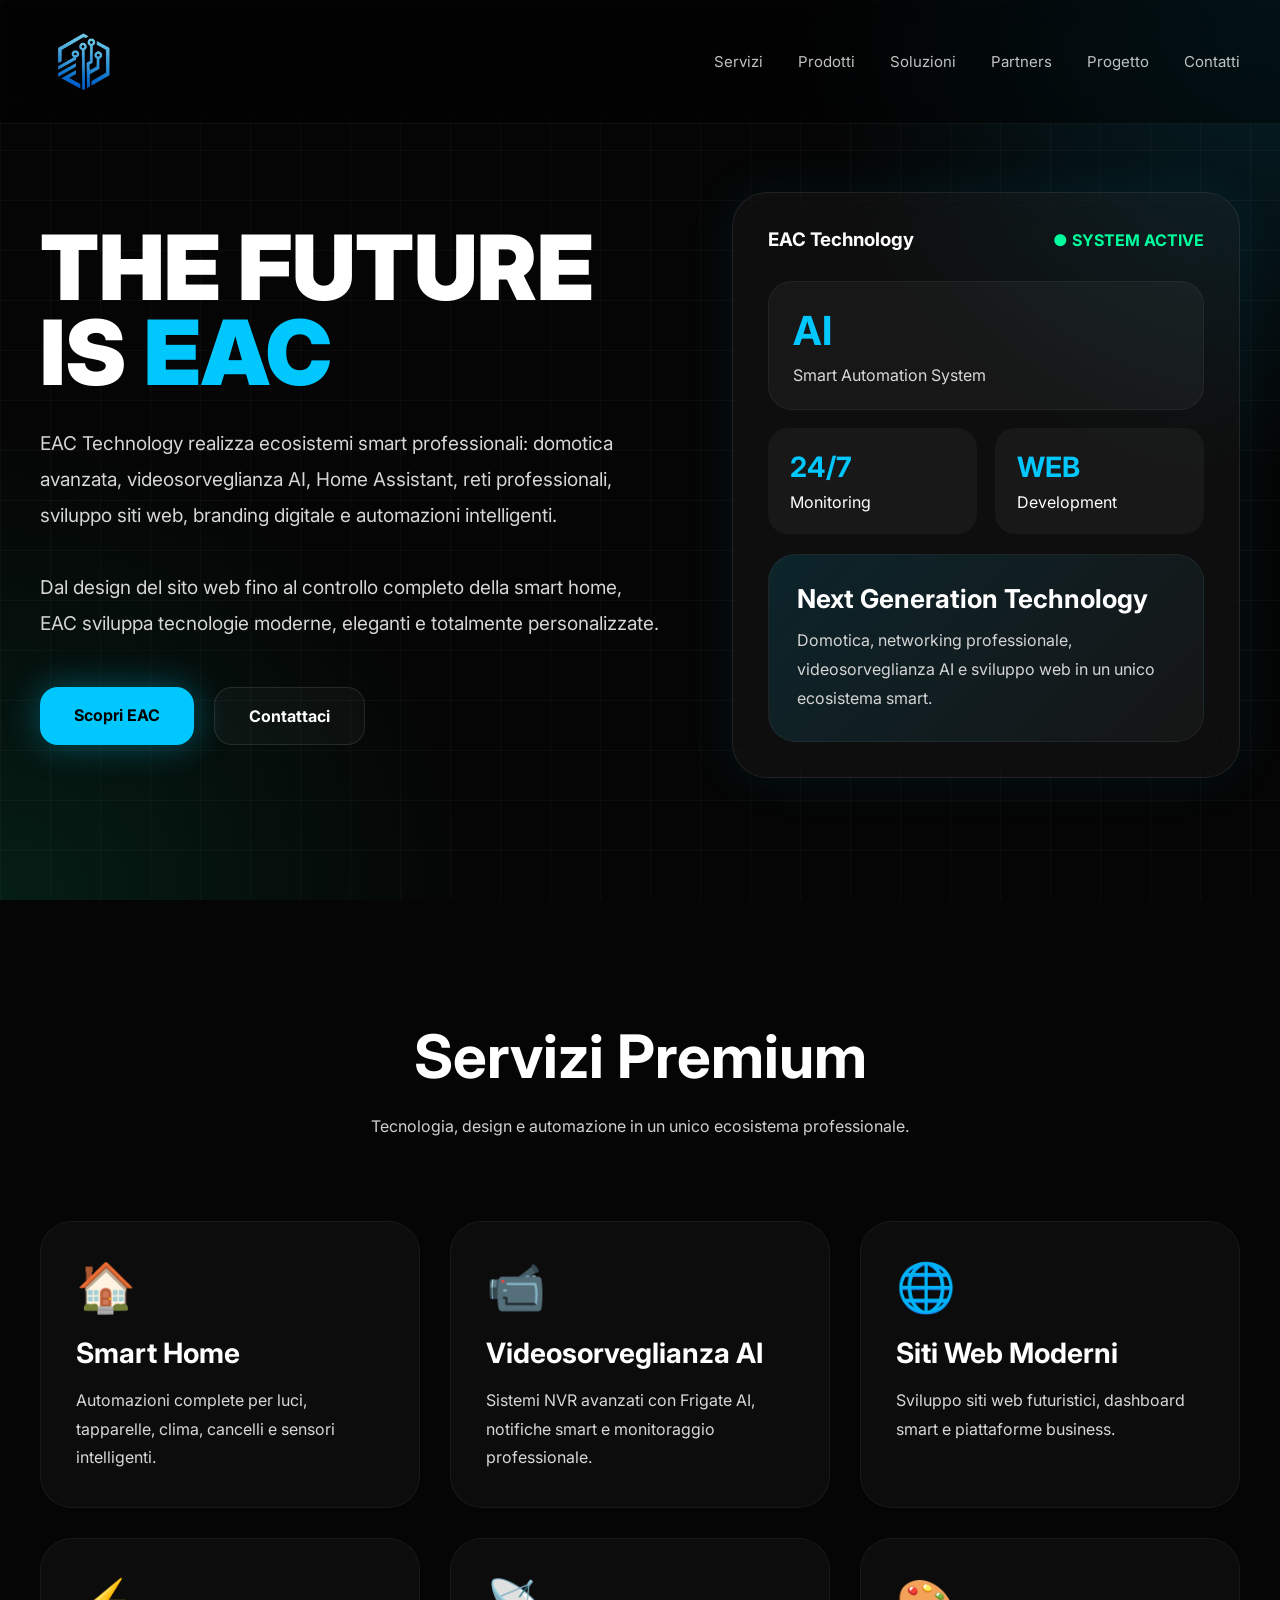
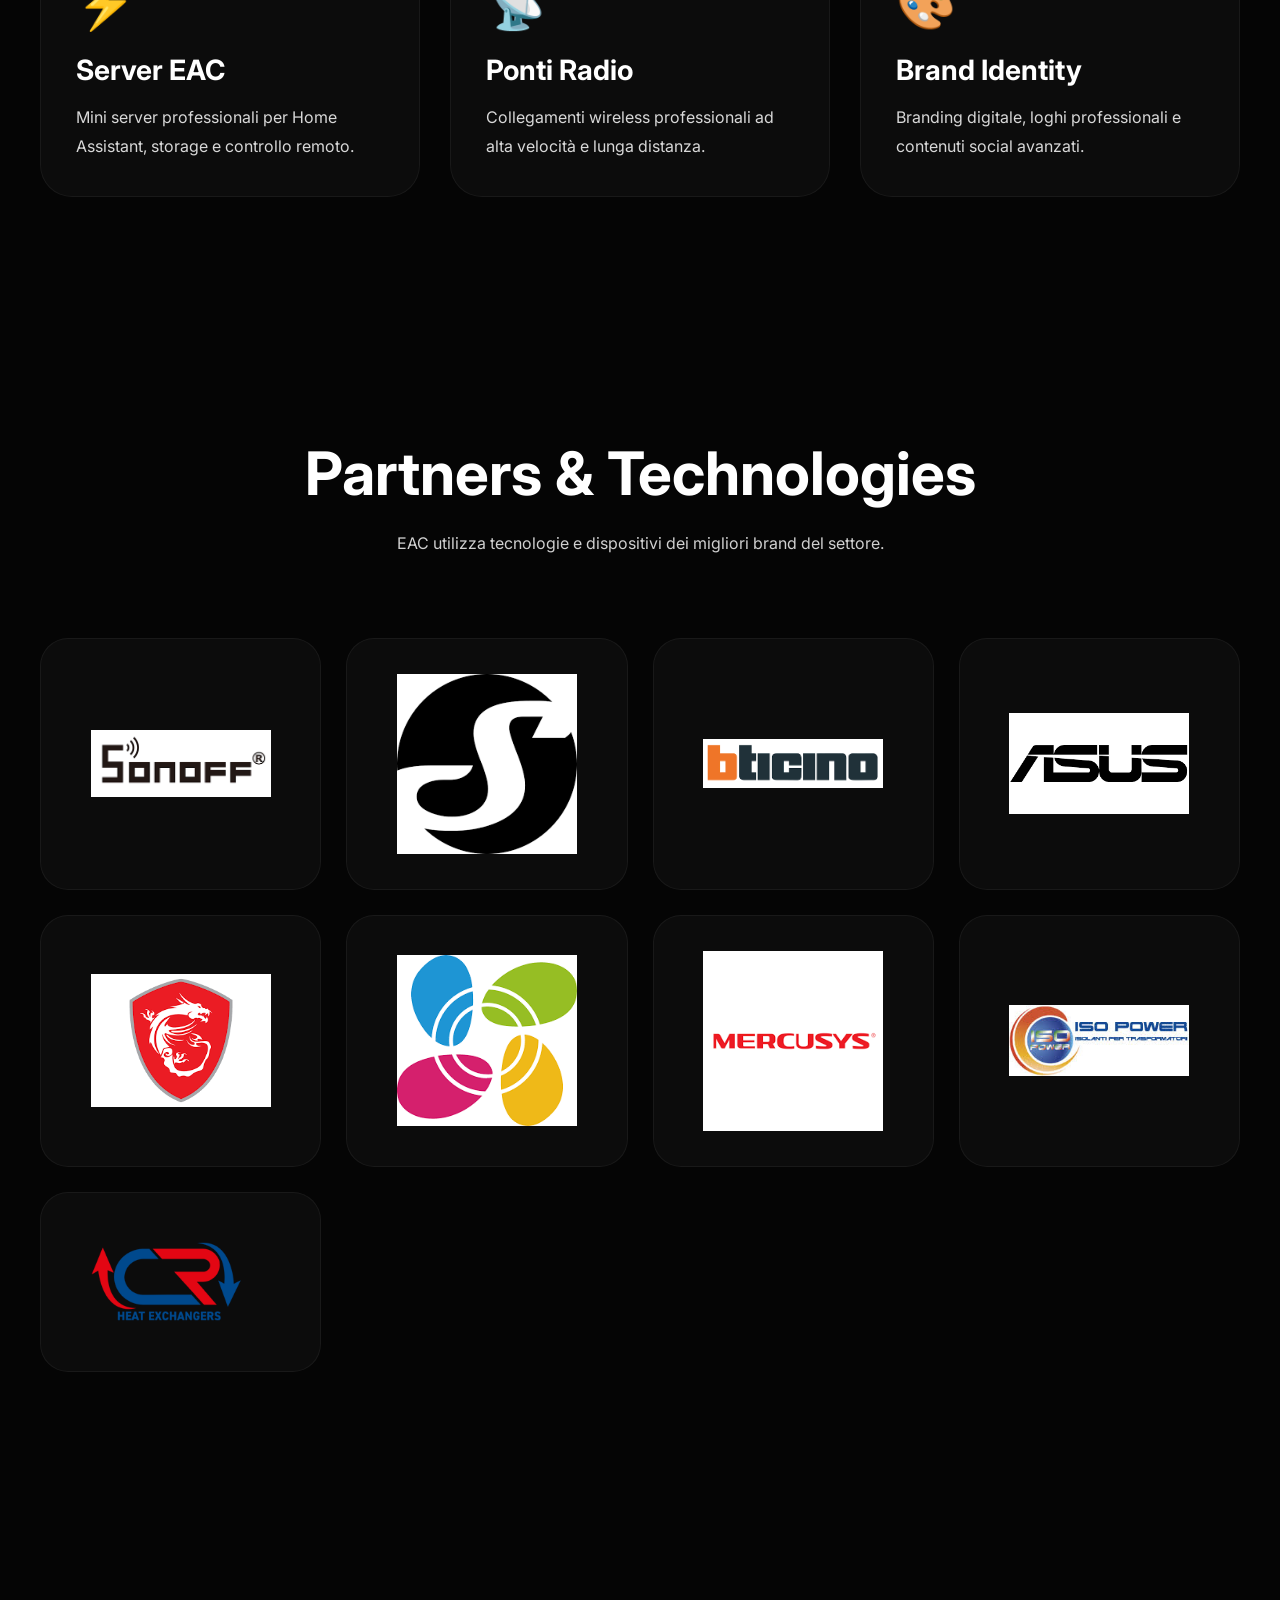
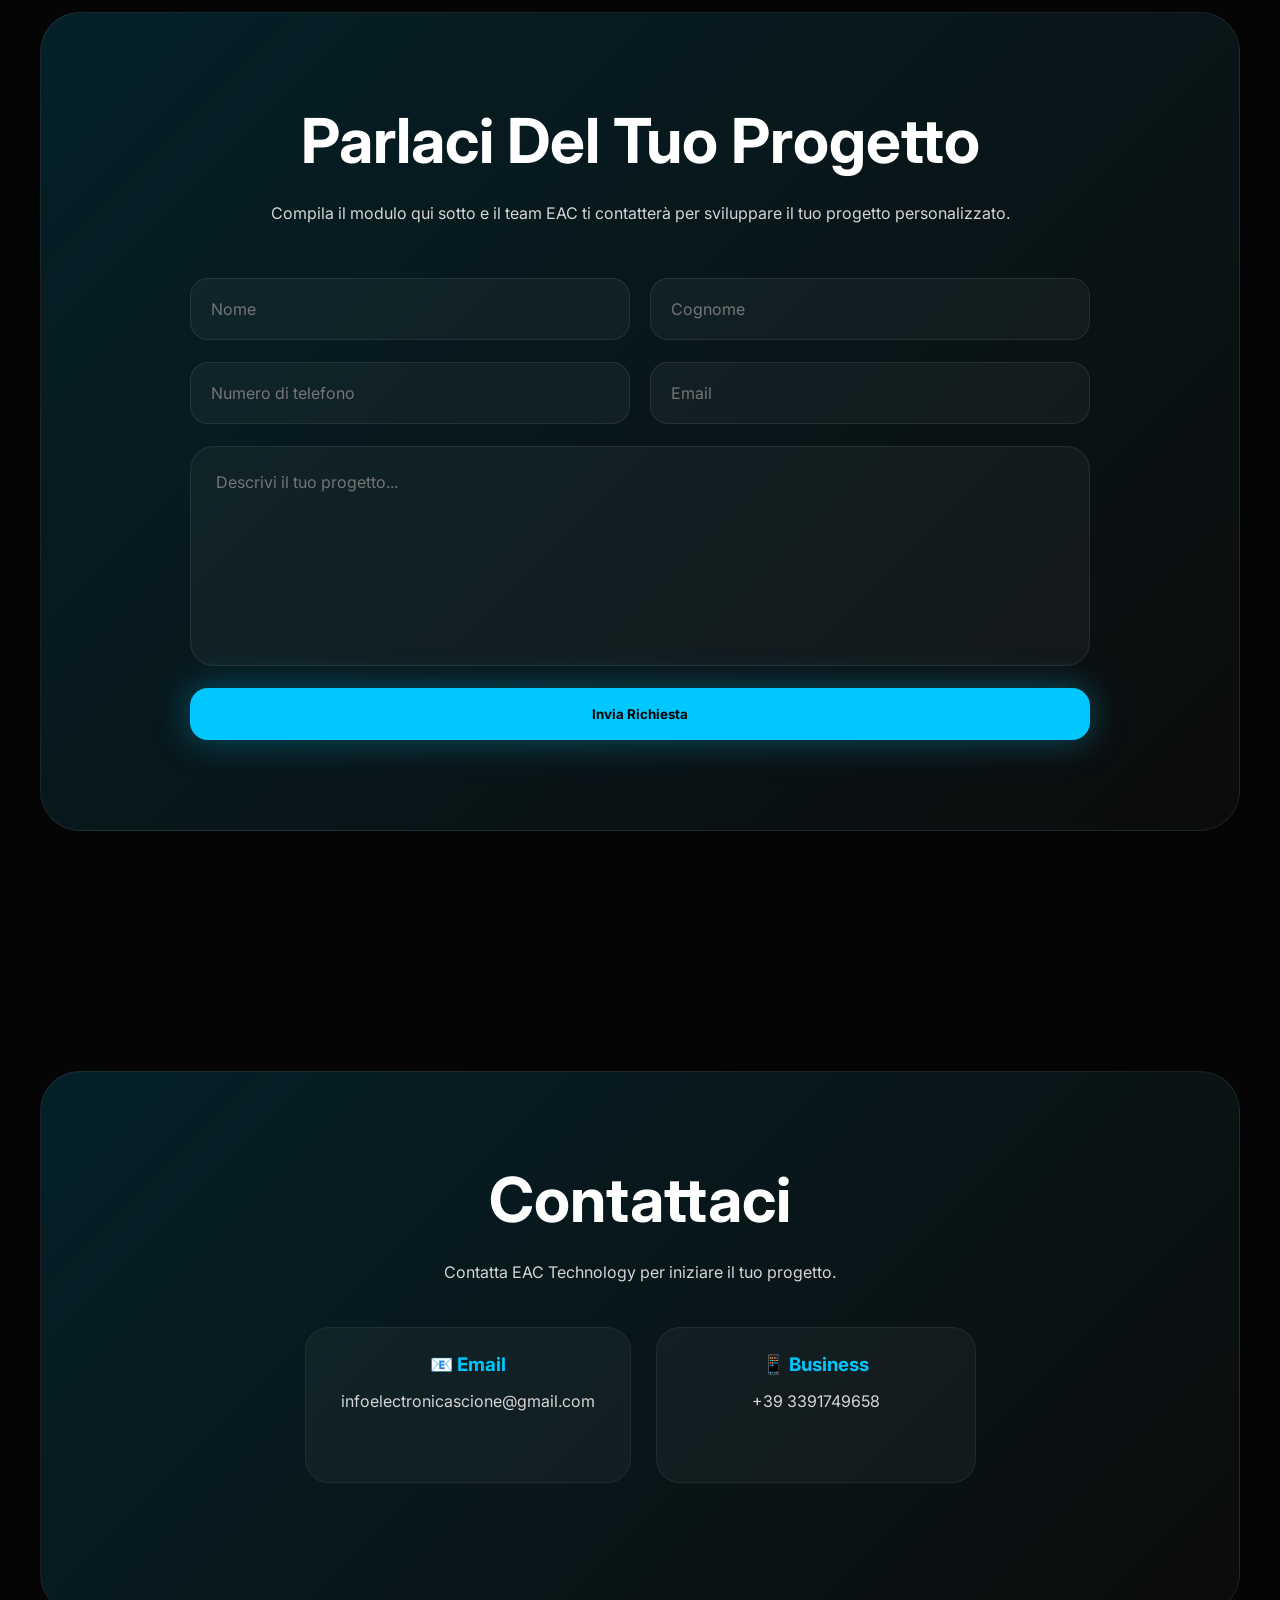
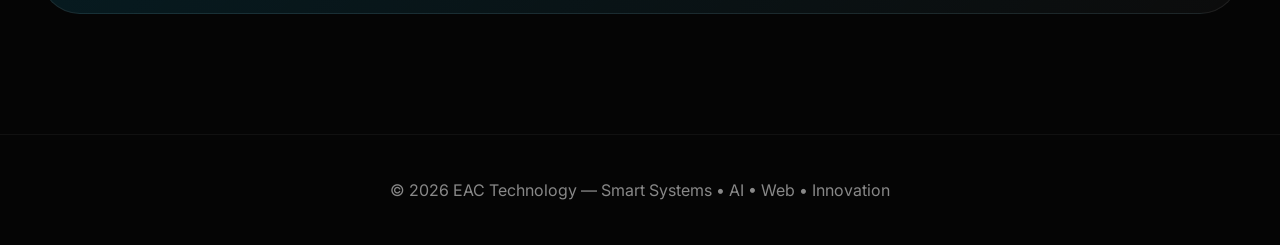
==== index.html @ 36dd8fe8 "Update index.html" ====
<!DOCTYPE html>
<html lang="it">

<head>

<meta charset="UTF-8">
<meta name="viewport" content="width=device-width, initial-scale=1.0">

<title>EAC Technology</title>

<link rel="preconnect" href="https://fonts.googleapis.com">

<link href="https://fonts.googleapis.com/css2?family=Inter:wght@300;400;500;600;700;800;900&display=swap" rel="stylesheet">

<style>

*{
margin:0;
padding:0;
box-sizing:border-box;
font-family:'Inter',sans-serif;
}

html{
scroll-behavior:smooth;
}

body{
background:#050505;
color:white;
overflow-x:hidden;
}

.background{
position:fixed;
inset:0;
background:
radial-gradient(circle at top right, rgba(0,200,255,0.14), transparent 30%),
radial-gradient(circle at bottom left, rgba(0,255,170,0.10), transparent 30%),
#050505;
z-index:-2;
}

.grid{
position:fixed;
inset:0;
background-image:
linear-gradient(rgba(255,255,255,0.03) 1px, transparent 1px),
linear-gradient(90deg, rgba(255,255,255,0.03) 1px, transparent 1px);
background-size:50px 50px;
z-index:-1;
}

header{
position:fixed;
top:0;
width:100%;
z-index:1000;
backdrop-filter:blur(14px);
background:rgba(0,0,0,0.45);
border-bottom:1px solid rgba(255,255,255,0.05);
}

nav{
max-width:1450px;
margin:auto;
padding:22px 40px;
display:flex;
justify-content:space-between;
align-items:center;
}

.logo img{
height:75px;
object-fit:contain;
}

.links{
display:flex;
gap:35px;
}

.links a{
text-decoration:none;
color:white;
opacity:0.75;
transition:0.3s;
font-size:15px;
}

.links a:hover{
opacity:1;
color:#00c8ff;
}

.hero{
min-height:100vh;
display:flex;
align-items:center;
padding:150px 40px 80px;
}

.hero-container{
max-width:1450px;
margin:auto;
width:100%;
display:grid;
grid-template-columns:1.1fr 0.9fr;
gap:70px;
align-items:center;
}

.hero-text img{
width:120px;
margin-bottom:30px;
filter:drop-shadow(0 0 25px rgba(0,200,255,0.5));
}

.hero-text h1{
font-size:90px;
line-height:0.95;
margin-bottom:30px;
font-weight:900;
}

.hero-text h1 span{
color:#00c8ff;
}

.hero-text p{
font-size:19px;
line-height:1.9;
color:#d6d6d6;
margin-bottom:45px;
max-width:750px;
}

.buttons{
display:flex;
gap:20px;
flex-wrap:wrap;
}

.btn{
padding:18px 34px;
border-radius:18px;
text-decoration:none;
transition:0.35s;
font-weight:700;
}

.primary{
background:#00c8ff;
color:black;
box-shadow:0 0 35px rgba(0,200,255,0.35);
}

.primary:hover{
transform:translateY(-5px);
}

.secondary{
border:1px solid rgba(255,255,255,0.1);
background:rgba(255,255,255,0.03);
color:white;
}

.secondary:hover{
transform:translateY(-5px);
border-color:#00c8ff;
}

.panel{
background:rgba(255,255,255,0.04);
border:1px solid rgba(255,255,255,0.08);
border-radius:35px;
padding:35px;
backdrop-filter:blur(20px);
box-shadow:0 0 50px rgba(0,200,255,0.08);
}

.panel-top{
display:flex;
justify-content:space-between;
align-items:center;
margin-bottom:30px;
}

.online{
color:#00ff9d;
font-weight:700;
}

.hero-box{
background:rgba(255,255,255,0.04);
padding:24px;
border-radius:24px;
border:1px solid rgba(255,255,255,0.05);
}

.hero-box h2{
font-size:40px;
color:#00c8ff;
margin-bottom:10px;
}

.hero-grid{
display:grid;
grid-template-columns:1fr 1fr;
gap:18px;
margin-top:18px;
}

.mini{
background:rgba(255,255,255,0.04);
padding:22px;
border-radius:20px;
}

.mini h3{
color:#00c8ff;
font-size:28px;
margin-bottom:8px;
}

.big-box{
margin-top:20px;
background:linear-gradient(135deg, rgba(0,200,255,0.12), rgba(255,255,255,0.03));
padding:28px;
border-radius:28px;
border:1px solid rgba(255,255,255,0.05);
}

.big-box h3{
margin-bottom:12px;
font-size:26px;
}

.big-box p{
color:#d5d5d5;
line-height:1.8;
}

section{
padding:120px 40px;
}

.container{
max-width:1450px;
margin:auto;
}

.title{
text-align:center;
margin-bottom:80px;
}

.title h2{
font-size:60px;
margin-bottom:20px;
}

.title p{
color:#d0d0d0;
line-height:1.8;
max-width:780px;
margin:auto;
}

.services{
display:grid;
grid-template-columns:repeat(auto-fit,minmax(320px,1fr));
gap:30px;
}

.card{
background:rgba(255,255,255,0.03);
border:1px solid rgba(255,255,255,0.05);
border-radius:32px;
padding:35px;
transition:0.4s;
overflow:hidden;
}

.card:hover{
transform:translateY(-12px);
border-color:#00c8ff;
box-shadow:0 0 40px rgba(0,200,255,0.1);
}

.icon{
font-size:48px;
margin-bottom:20px;
}

.card h3{
font-size:28px;
margin-bottom:16px;
}

.card p{
color:#d8d8d8;
line-height:1.8;
}

.products{
display:grid;
grid-template-columns:repeat(auto-fit,minmax(350px,1fr));
gap:35px;
}

.product{
background:
linear-gradient(180deg, rgba(0,200,255,0.10), rgba(255,255,255,0.03));
border:1px solid rgba(255,255,255,0.08);
border-radius:35px;
padding:40px;
position:relative;
}

.tag{
position:absolute;
top:25px;
right:25px;
background:#00c8ff;
color:black;
padding:10px 16px;
border-radius:14px;
font-size:12px;
font-weight:800;
}

.product h3{
font-size:34px;
}

.price{
font-size:60px;
font-weight:900;
color:#00c8ff;
margin:28px 0;
}

.product ul{
list-style:none;
}

.product ul li{
margin-bottom:16px;
color:#d8d8d8;
}

.collabs{
display:grid;
grid-template-columns:repeat(auto-fit,minmax(250px,1fr));
gap:25px;
}

.collab{
background:rgba(255,255,255,0.03);
border-radius:28px;
padding:35px;
border:1px solid rgba(255,255,255,0.05);
text-align:center;
transition:0.3s;
display:flex;
justify-content:center;
align-items:center;
min-height:180px;
}

.collab:hover{
transform:translateY(-8px);
border-color:#00c8ff;
}

.collab img{
max-width:180px;
object-fit:contain;
}

.contact{
text-align:center;
background:
linear-gradient(135deg, rgba(0,200,255,0.14), rgba(255,255,255,0.03));
border-radius:40px;
padding:90px 40px;
border:1px solid rgba(255,255,255,0.08);
}

.contact h2{
font-size:62px;
margin-bottom:20px;
}

.contact p{
max-width:760px;
margin:auto;
line-height:1.9;
color:#d5d5d5;
margin-bottom:40px;
}

.contact-boxes{
display:flex;
justify-content:center;
flex-wrap:wrap;
gap:25px;
margin-bottom:40px;
}

.contact-box{
background:rgba(255,255,255,0.04);
padding:25px 35px;
border-radius:24px;
border:1px solid rgba(255,255,255,0.06);
min-width:320px;
}

.contact-box h3{
color:#00c8ff;
margin-bottom:10px;
}

form{
max-width:900px;
margin:auto;
display:flex;
flex-direction:column;
gap:22px;
margin-top:50px;
}

.input-grid{
display:grid;
grid-template-columns:1fr 1fr;
gap:20px;
}

input,
textarea{
padding:20px;
border-radius:18px;
border:1px solid rgba(255,255,255,0.08);
background:rgba(255,255,255,0.04);
color:white;
font-size:16px;
outline:none;
}

textarea{
min-height:220px;
resize:none;
padding:25px;
border-radius:24px;
}

footer{
padding:45px;
text-align:center;
color:#888;
border-top:1px solid rgba(255,255,255,0.05);
}

@media(max-width:1000px){

.hero-container{
grid-template-columns:1fr;
}

.hero-text h1{
font-size:62px;
}

.links{
display:none;
}

.title h2{
font-size:42px;
}

.contact h2{
font-size:44px;
}

.input-grid{
grid-template-columns:1fr;
}

}

</style>

</head>

<body>

<div class="background"></div>
<div class="grid"></div>

<header>

<nav>

<div class="logo">

<img src="logo-removebg-preview (1).png">

</div>

<div class="links">
<a href="#services">Servizi</a>
<a href="#products">Prodotti</a>
<a href="#solutions">Soluzioni</a>
<a href="#partners">Partners</a>
<a href="#project">Progetto</a>
<a href="#contact">Contatti</a>
</div>

</nav>

</header>

<section class="hero">

<div class="hero-container">

<div class="hero-text">

<h1>
THE FUTURE<br>
IS <span>EAC</span>
</h1>

<p>
EAC Technology realizza ecosistemi smart professionali:
domotica avanzata, videosorveglianza AI, Home Assistant,
reti professionali, sviluppo siti web, branding digitale
e automazioni intelligenti.
<br><br>
Dal design del sito web fino al controllo completo
della smart home, EAC sviluppa tecnologie moderne,
eleganti e totalmente personalizzate.
</p>

<div class="buttons">

<a href="#products" class="btn primary">
Scopri EAC
</a>

<a href="#contact" class="btn secondary">
Contattaci
</a>

</div>

</div>

<div class="panel">

<div class="panel-top">

<h3>EAC Technology</h3>

<div class="online">
● SYSTEM ACTIVE
</div>

</div>

<div class="hero-box">

<h2>AI</h2>

<p style="color:#d8d8d8;">
Smart Automation System
</p>

</div>

<div class="hero-grid">

<div class="mini">
<h3>24/7</h3>
<p>Monitoring</p>
</div>

<div class="mini">
<h3>WEB</h3>
<p>Development</p>
</div>

</div>

<div class="big-box">

<h3>Next Generation Technology</h3>

<p>
Domotica, networking professionale,
videosorveglianza AI e sviluppo web
in un unico ecosistema smart.
</p>

</div>

</div>

</div>

</section>

<section id="services">

<div class="container">

<div class="title">

<h2>Servizi Premium</h2>

<p>
Tecnologia, design e automazione
in un unico ecosistema professionale.
</p>

</div>

<div class="services">

<div class="card">
<div class="icon">🏠</div>
<h3>Smart Home</h3>
<p>Automazioni complete per luci, tapparelle, clima, cancelli e sensori intelligenti.</p>
</div>

<div class="card">
<div class="icon">📹</div>
<h3>Videosorveglianza AI</h3>
<p>Sistemi NVR avanzati con Frigate AI, notifiche smart e monitoraggio professionale.</p>
</div>

<div class="card">
<div class="icon">🌐</div>
<h3>Siti Web Moderni</h3>
<p>Sviluppo siti web futuristici, dashboard smart e piattaforme business.</p>
</div>

<div class="card">
<div class="icon">⚡</div>
<h3>Server EAC</h3>
<p>Mini server professionali per Home Assistant, storage e controllo remoto.</p>
</div>

<div class="card">
<div class="icon">📡</div>
<h3>Ponti Radio</h3>
<p>Collegamenti wireless professionali ad alta velocità e lunga distanza.</p>
</div>

<div class="card">
<div class="icon">🎨</div>
<h3>Brand Identity</h3>
<p>Branding digitale, loghi professionali e contenuti social avanzati.</p>
</div>

</div>

</div>

</section>

<section id="partners">

<div class="container">

<div class="title">

<h2>Partners & Technologies</h2>

<p>
EAC utilizza tecnologie e dispositivi dei migliori brand del settore.
</p>

</div>

<div class="collabs">

<div class="collab">
<img src="logo sonoff.png">
</div>

<div class="collab">
<img src="logo shelly.png">
</div>

<div class="collab">
<img src="logo bitcino.png">
</div>

<div class="collab">
<img src="logo asus.png">
</div>

<div class="collab">
<img src="logo msi.png">
</div>

<div class="collab">
<img src="logo ezviz.png">
</div>

<div class="collab">
<img src="logo mercusys.png">
</div>

<div class="collab">
<img src="logo isopower.png">
</div>

<div class="collab">
<img src="mast.png">
</div>

</div>

</div>

</section>

<section id="project">

<div class="container">

<div class="contact">

<h2>Parlaci Del Tuo Progetto</h2>

<p>
Compila il modulo qui sotto e il team EAC
ti contatterà per sviluppare il tuo progetto personalizzato.
</p>

<form action="https://formsubmit.co/infoelectronicascione@gmail.com" method="POST">

<div class="input-grid">

<input type="text" placeholder="Nome" required>
<input type="text" placeholder="Cognome" required>

</div>

<div class="input-grid">

<input type="tel" placeholder="Numero di telefono" required>
<input type="email" placeholder="Email" required>

</div>

<textarea placeholder="Descrivi il tuo progetto..." required></textarea>

<button type="submit" class="btn primary" style="border:none;cursor:pointer;width:100%;">
Invia Richiesta
</button>

</form>

</div>

</div>

</section>

<section id="contact">

<div class="container">

<div class="contact">

<h2>Contattaci</h2>

<p>
Contatta EAC Technology per iniziare il tuo progetto.
</p>

<div class="contact-boxes">

<div class="contact-box">

<h3>📧 Email</h3>

<p>
infoelectronicascione@gmail.com
</p>

</div>

<div class="contact-box">

<h3>📱 Business</h3>

<p>
+39 3391749658
</p>

</div>

</div>

</div>

</div>

</section>

<footer>

© 2026 EAC Technology — Smart Systems • AI • Web • Innovation

</footer>

</body>

</html>
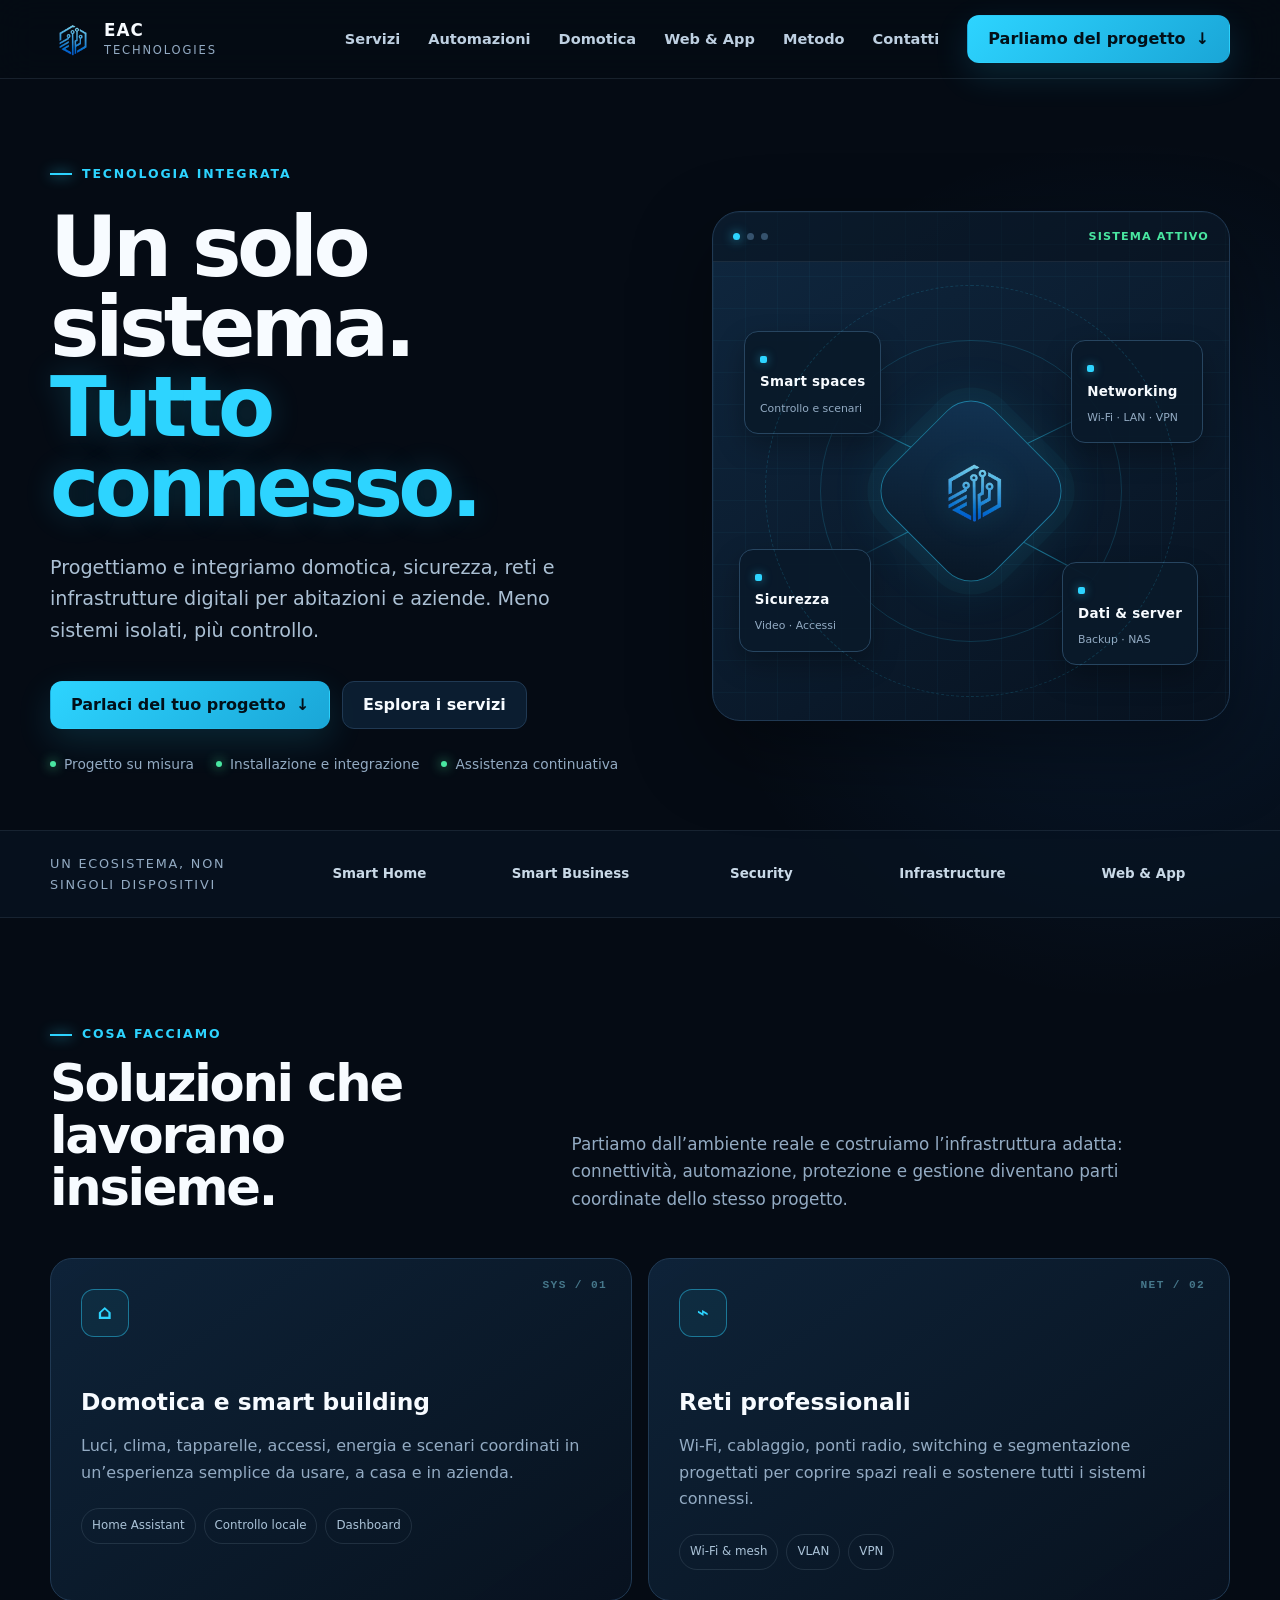
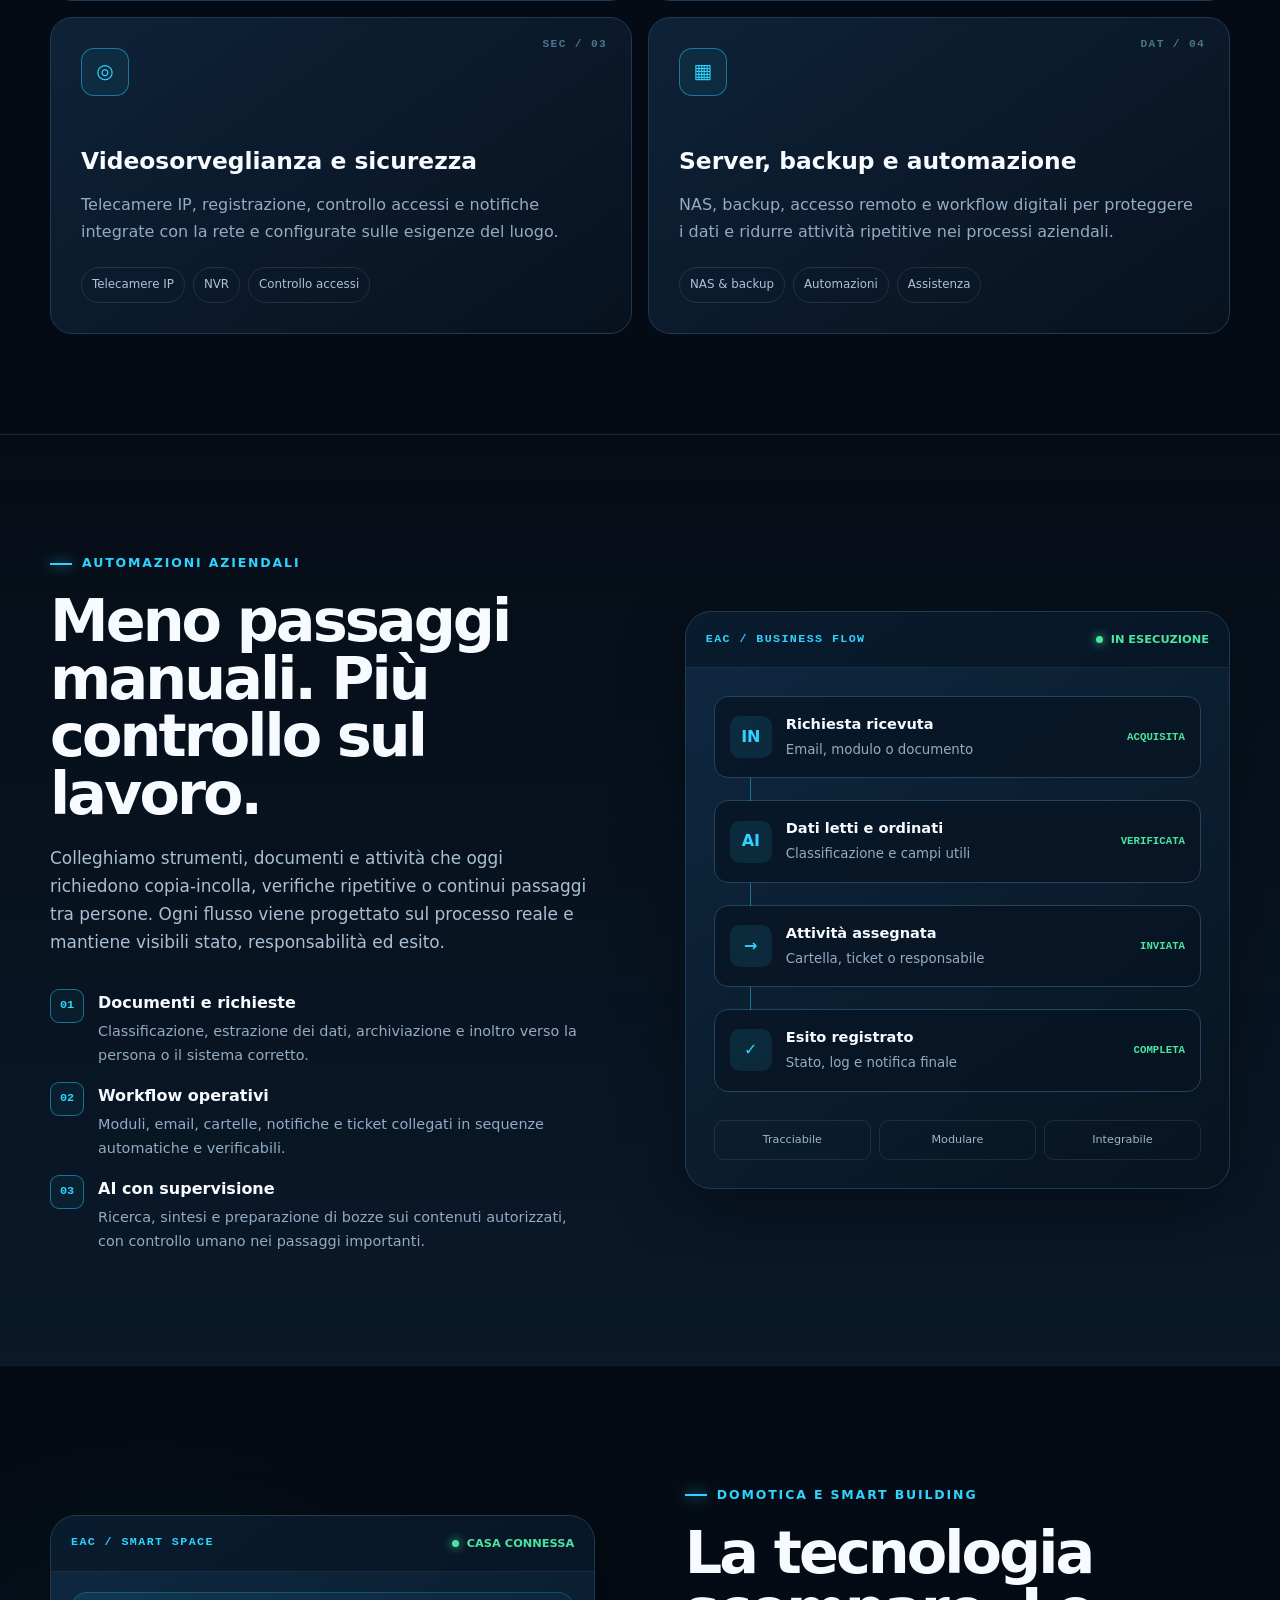
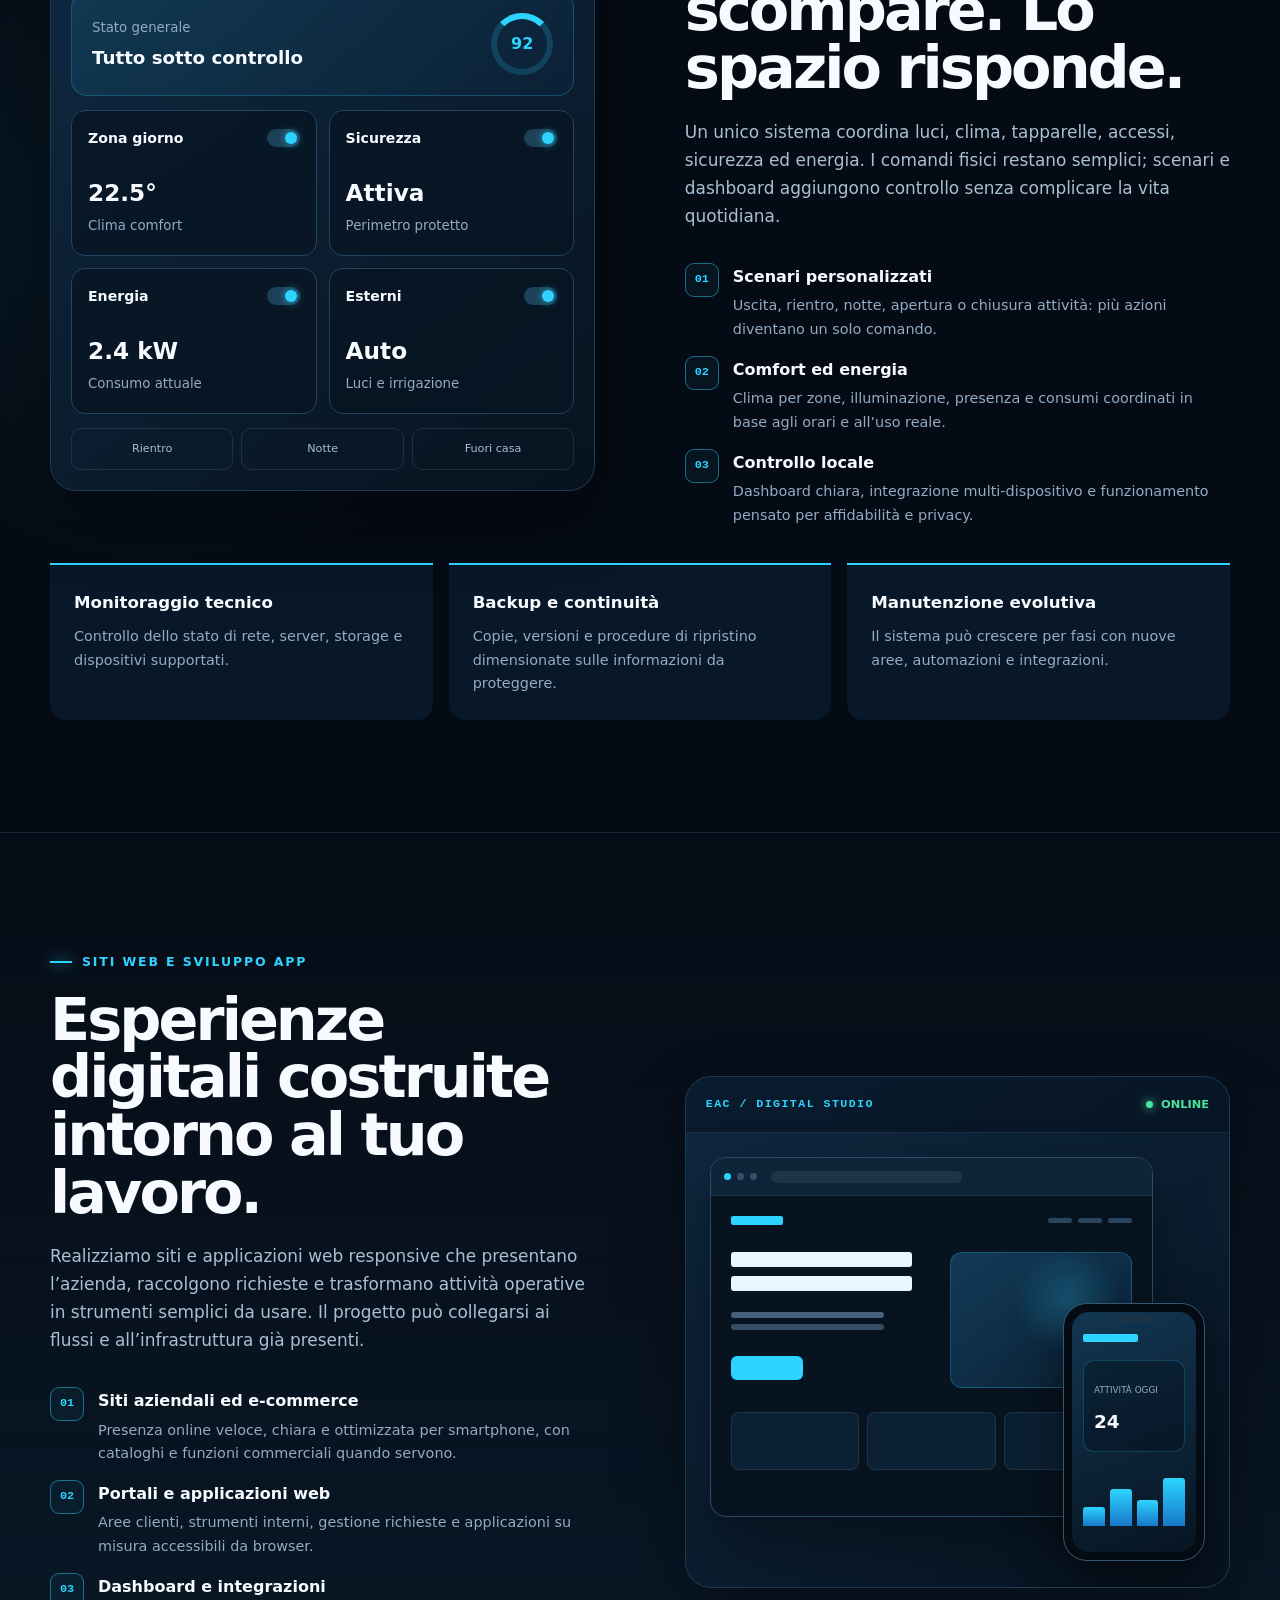
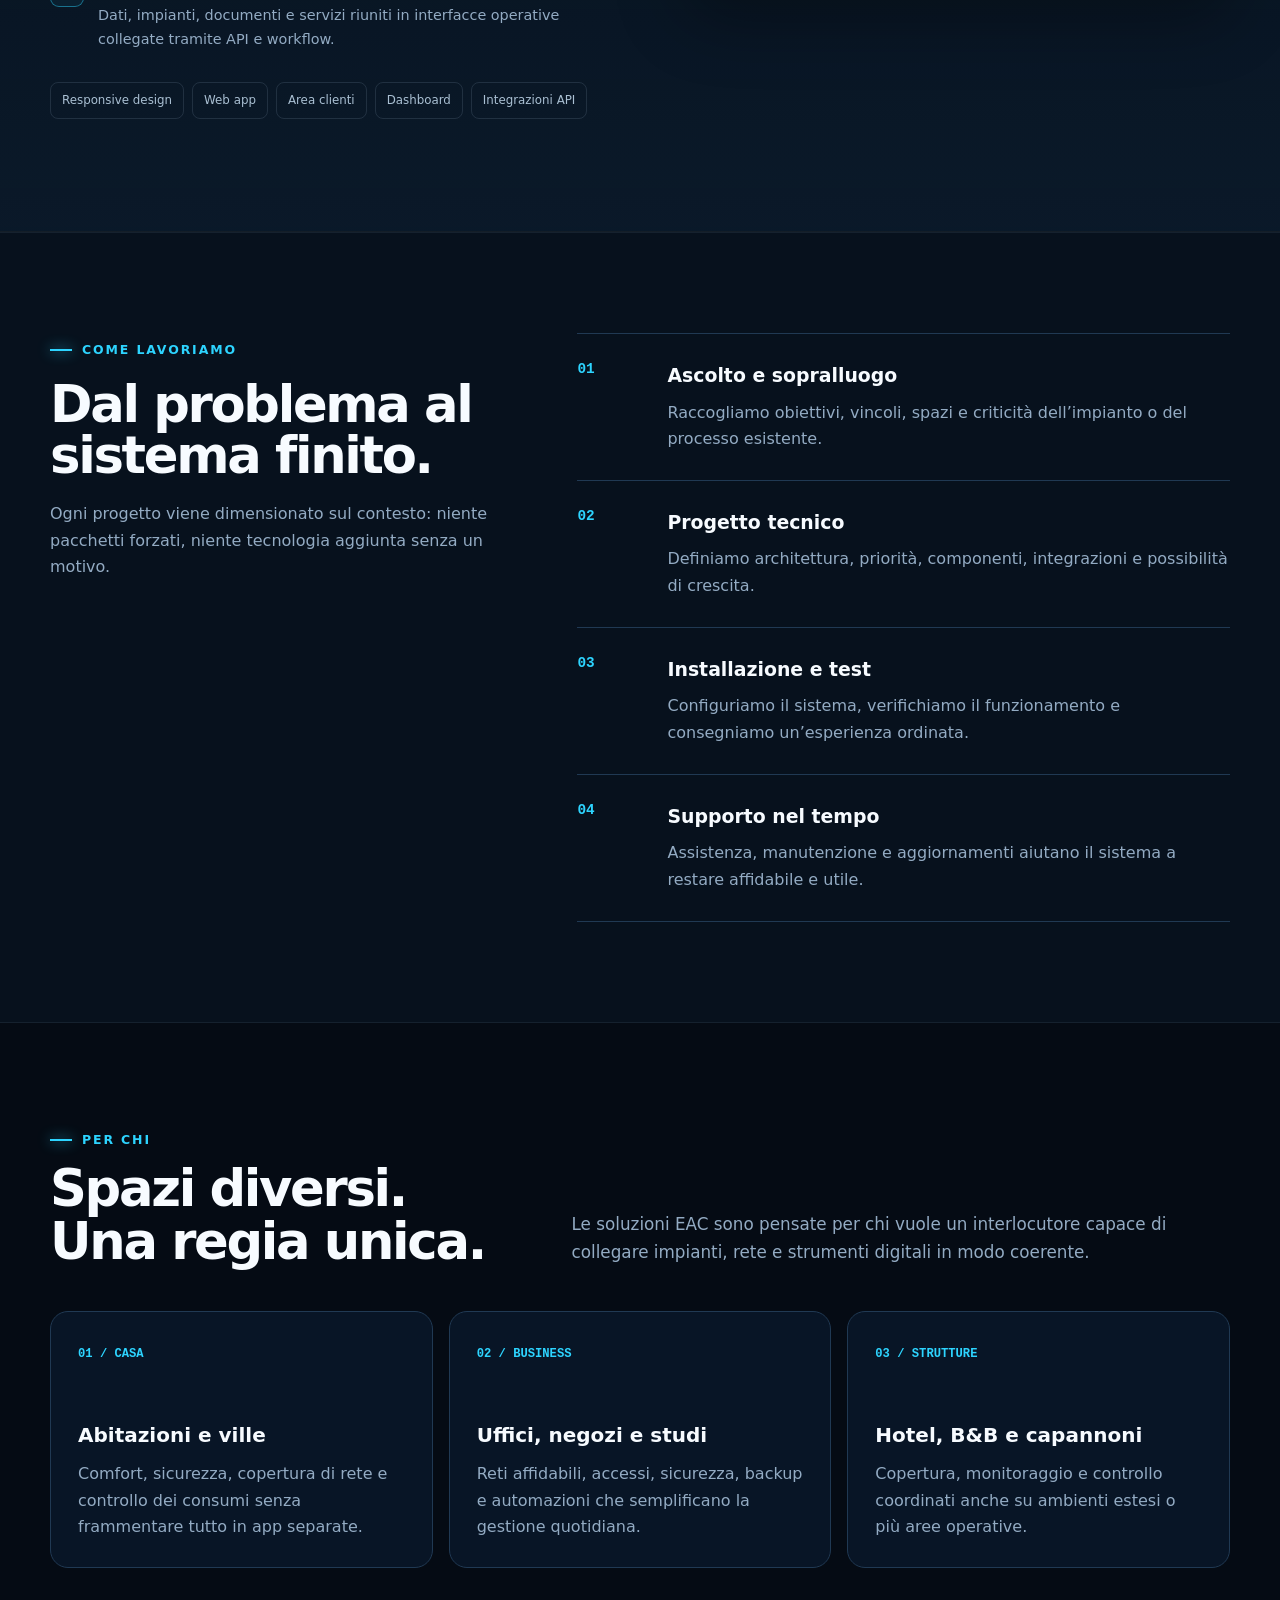
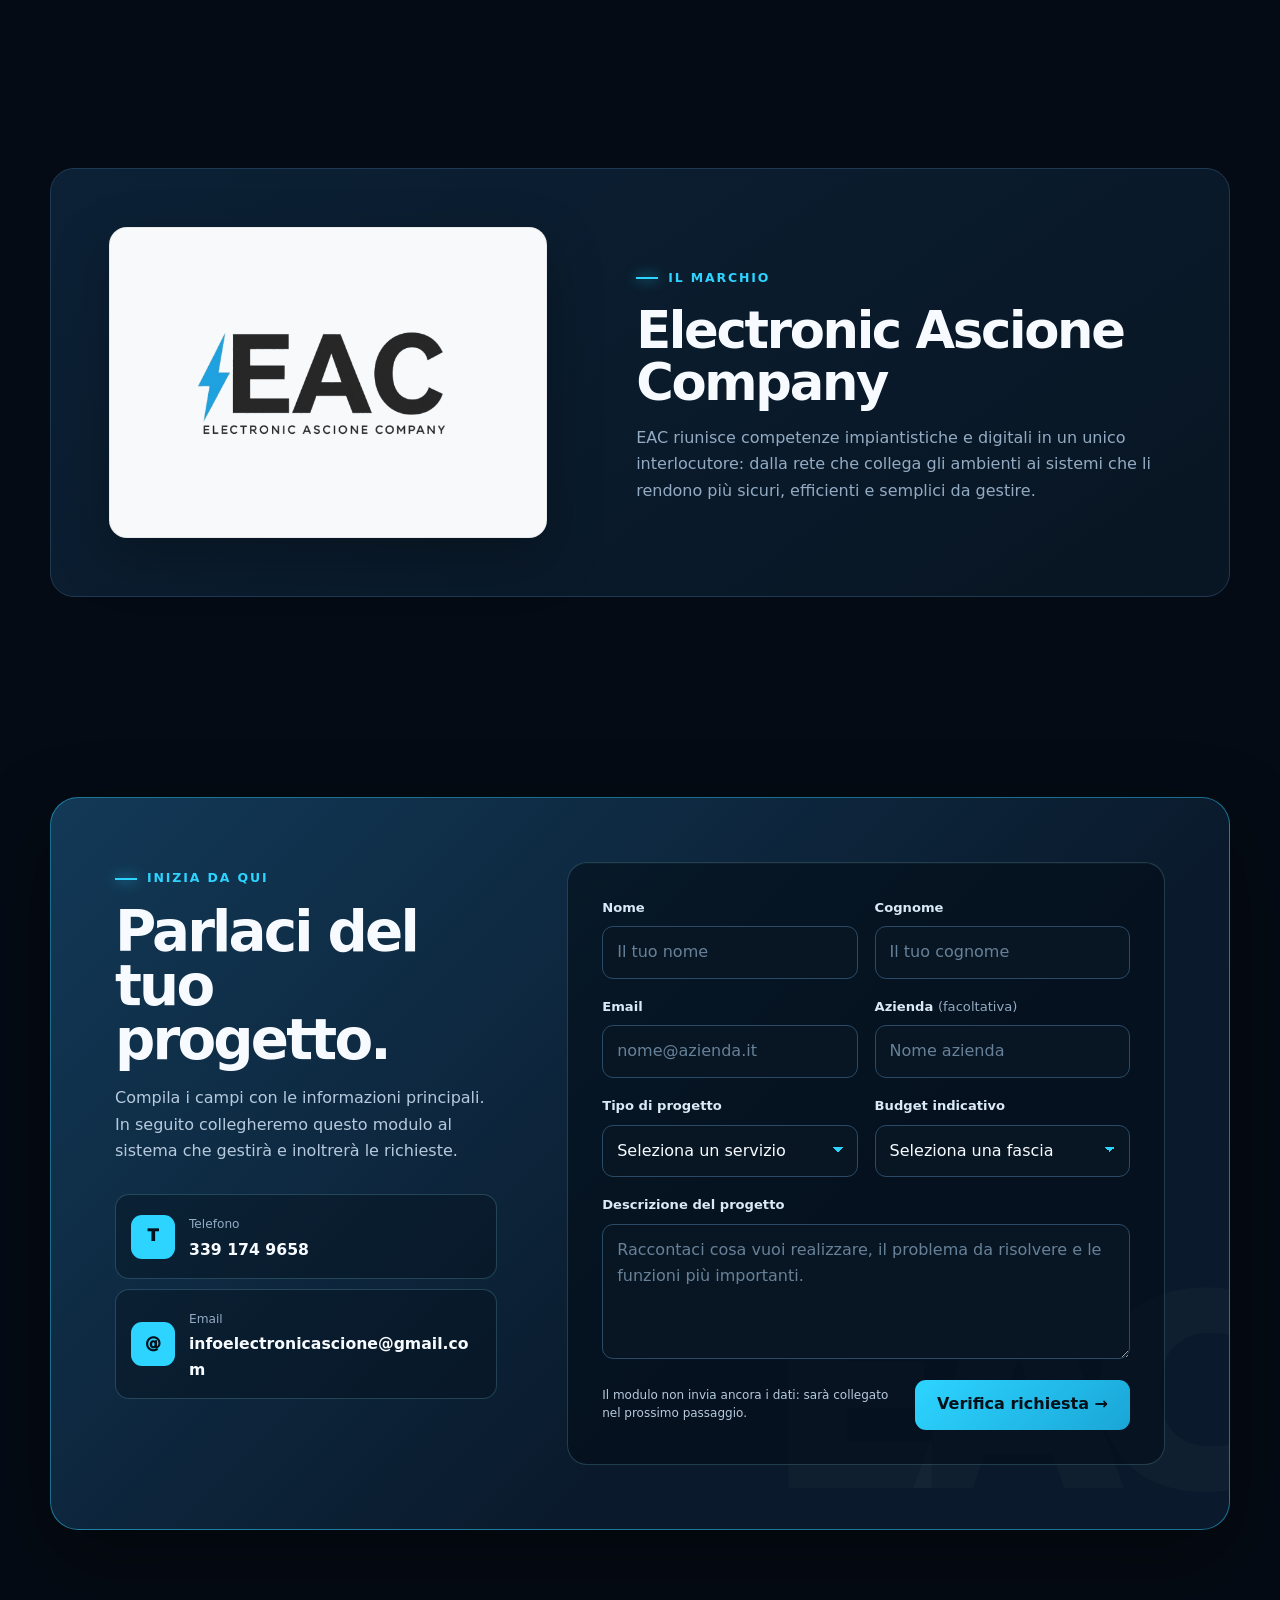
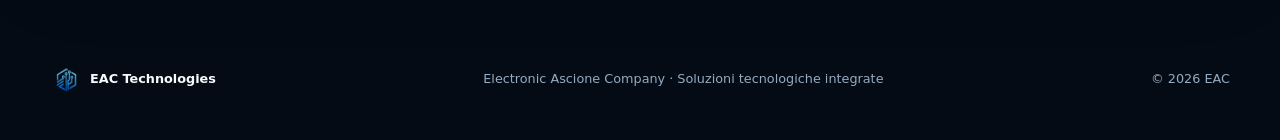
==== commit 408795a5: "Replace site with new EAC Technologies design" ====
--- a/index.html
+++ b/index.html
@@ -1,825 +1,662 @@
-<!DOCTYPE html>
-<html lang="it">
-
-<head>
-
-<meta charset="UTF-8">
-<meta name="viewport" content="width=device-width, initial-scale=1.0">
-
-<title>EAC Technology</title>
-
-<link rel="preconnect" href="https://fonts.googleapis.com">
-
-<link href="https://fonts.googleapis.com/css2?family=Inter:wght@300;400;500;600;700;800;900&display=swap" rel="stylesheet">
-
-<style>
-
-*{
-margin:0;
-padding:0;
-box-sizing:border-box;
-font-family:'Inter',sans-serif;
-}
-
-html{
-scroll-behavior:smooth;
-}
-
-body{
-background:#050505;
-color:white;
-overflow-x:hidden;
-}
-
-.background{
-position:fixed;
-inset:0;
-background:
-radial-gradient(circle at top right, rgba(0,200,255,0.14), transparent 30%),
-radial-gradient(circle at bottom left, rgba(0,255,170,0.10), transparent 30%),
-#050505;
-z-index:-2;
-}
-
-.grid{
-position:fixed;
-inset:0;
-background-image:
-linear-gradient(rgba(255,255,255,0.03) 1px, transparent 1px),
-linear-gradient(90deg, rgba(255,255,255,0.03) 1px, transparent 1px);
-background-size:50px 50px;
-z-index:-1;
-}
-
-header{
-position:fixed;
-top:0;
-width:100%;
-z-index:1000;
-backdrop-filter:blur(14px);
-background:rgba(0,0,0,0.45);
-border-bottom:1px solid rgba(255,255,255,0.05);
-}
-
-nav{
-max-width:1450px;
-margin:auto;
-padding:22px 40px;
-display:flex;
-justify-content:space-between;
-align-items:center;
-}
-
-.logo img{
-height:75px;
-object-fit:contain;
-}
-
-.links{
-display:flex;
-gap:35px;
-}
-
-.links a{
-text-decoration:none;
-color:white;
-opacity:0.75;
-transition:0.3s;
-font-size:15px;
-}
-
-.links a:hover{
-opacity:1;
-color:#00c8ff;
-}
-
-.hero{
-min-height:100vh;
-display:flex;
-align-items:center;
-padding:150px 40px 80px;
-}
-
-.hero-container{
-max-width:1450px;
-margin:auto;
-width:100%;
-display:grid;
-grid-template-columns:1.1fr 0.9fr;
-gap:70px;
-align-items:center;
-}
-
-.hero-text img{
-width:120px;
-margin-bottom:30px;
-filter:drop-shadow(0 0 25px rgba(0,200,255,0.5));
-}
-
-.hero-text h1{
-font-size:90px;
-line-height:0.95;
-margin-bottom:30px;
-font-weight:900;
-}
-
-.hero-text h1 span{
-color:#00c8ff;
-}
-
-.hero-text p{
-font-size:19px;
-line-height:1.9;
-color:#d6d6d6;
-margin-bottom:45px;
-max-width:750px;
-}
-
-.buttons{
-display:flex;
-gap:20px;
-flex-wrap:wrap;
-}
-
-.btn{
-padding:18px 34px;
-border-radius:18px;
-text-decoration:none;
-transition:0.35s;
-font-weight:700;
-}
-
-.primary{
-background:#00c8ff;
-color:black;
-box-shadow:0 0 35px rgba(0,200,255,0.35);
-}
-
-.primary:hover{
-transform:translateY(-5px);
-}
-
-.secondary{
-border:1px solid rgba(255,255,255,0.1);
-background:rgba(255,255,255,0.03);
-color:white;
-}
-
-.secondary:hover{
-transform:translateY(-5px);
-border-color:#00c8ff;
-}
-
-.panel{
-background:rgba(255,255,255,0.04);
-border:1px solid rgba(255,255,255,0.08);
-border-radius:35px;
-padding:35px;
-backdrop-filter:blur(20px);
-box-shadow:0 0 50px rgba(0,200,255,0.08);
-}
-
-.panel-top{
-display:flex;
-justify-content:space-between;
-align-items:center;
-margin-bottom:30px;
-}
-
-.online{
-color:#00ff9d;
-font-weight:700;
-}
-
-.hero-box{
-background:rgba(255,255,255,0.04);
-padding:24px;
-border-radius:24px;
-border:1px solid rgba(255,255,255,0.05);
-}
-
-.hero-box h2{
-font-size:40px;
-color:#00c8ff;
-margin-bottom:10px;
-}
-
-.hero-grid{
-display:grid;
-grid-template-columns:1fr 1fr;
-gap:18px;
-margin-top:18px;
-}
-
-.mini{
-background:rgba(255,255,255,0.04);
-padding:22px;
-border-radius:20px;
-}
-
-.mini h3{
-color:#00c8ff;
-font-size:28px;
-margin-bottom:8px;
-}
-
-.big-box{
-margin-top:20px;
-background:linear-gradient(135deg, rgba(0,200,255,0.12), rgba(255,255,255,0.03));
-padding:28px;
-border-radius:28px;
-border:1px solid rgba(255,255,255,0.05);
-}
-
-.big-box h3{
-margin-bottom:12px;
-font-size:26px;
-}
-
-.big-box p{
-color:#d5d5d5;
-line-height:1.8;
-}
-
-section{
-padding:120px 40px;
-}
-
-.container{
-max-width:1450px;
-margin:auto;
-}
-
-.title{
-text-align:center;
-margin-bottom:80px;
-}
-
-.title h2{
-font-size:60px;
-margin-bottom:20px;
-}
-
-.title p{
-color:#d0d0d0;
-line-height:1.8;
-max-width:780px;
-margin:auto;
-}
-
-.services{
-display:grid;
-grid-template-columns:repeat(auto-fit,minmax(320px,1fr));
-gap:30px;
-}
-
-.card{
-background:rgba(255,255,255,0.03);
-border:1px solid rgba(255,255,255,0.05);
-border-radius:32px;
-padding:35px;
-transition:0.4s;
-overflow:hidden;
-}
-
-.card:hover{
-transform:translateY(-12px);
-border-color:#00c8ff;
-box-shadow:0 0 40px rgba(0,200,255,0.1);
-}
-
-.icon{
-font-size:48px;
-margin-bottom:20px;
-}
-
-.card h3{
-font-size:28px;
-margin-bottom:16px;
-}
-
-.card p{
-color:#d8d8d8;
-line-height:1.8;
-}
-
-.products{
-display:grid;
-grid-template-columns:repeat(auto-fit,minmax(350px,1fr));
-gap:35px;
-}
-
-.product{
-background:
-linear-gradient(180deg, rgba(0,200,255,0.10), rgba(255,255,255,0.03));
-border:1px solid rgba(255,255,255,0.08);
-border-radius:35px;
-padding:40px;
-position:relative;
-}
-
-.tag{
-position:absolute;
-top:25px;
-right:25px;
-background:#00c8ff;
-color:black;
-padding:10px 16px;
-border-radius:14px;
-font-size:12px;
-font-weight:800;
-}
-
-.product h3{
-font-size:34px;
-}
-
-.price{
-font-size:60px;
-font-weight:900;
-color:#00c8ff;
-margin:28px 0;
-}
-
-.product ul{
-list-style:none;
-}
-
-.product ul li{
-margin-bottom:16px;
-color:#d8d8d8;
-}
-
-.collabs{
-display:grid;
-grid-template-columns:repeat(auto-fit,minmax(250px,1fr));
-gap:25px;
-}
-
-.collab{
-background:rgba(255,255,255,0.03);
-border-radius:28px;
-padding:35px;
-border:1px solid rgba(255,255,255,0.05);
-text-align:center;
-transition:0.3s;
-display:flex;
-justify-content:center;
-align-items:center;
-min-height:180px;
-}
-
-.collab:hover{
-transform:translateY(-8px);
-border-color:#00c8ff;
-}
-
-.collab img{
-max-width:180px;
-object-fit:contain;
-}
-
-.contact{
-text-align:center;
-background:
-linear-gradient(135deg, rgba(0,200,255,0.14), rgba(255,255,255,0.03));
-border-radius:40px;
-padding:90px 40px;
-border:1px solid rgba(255,255,255,0.08);
-}
-
-.contact h2{
-font-size:62px;
-margin-bottom:20px;
-}
-
-.contact p{
-max-width:760px;
-margin:auto;
-line-height:1.9;
-color:#d5d5d5;
-margin-bottom:40px;
-}
-
-.contact-boxes{
-display:flex;
-justify-content:center;
-flex-wrap:wrap;
-gap:25px;
-margin-bottom:40px;
-}
-
-.contact-box{
-background:rgba(255,255,255,0.04);
-padding:25px 35px;
-border-radius:24px;
-border:1px solid rgba(255,255,255,0.06);
-min-width:320px;
-}
-
-.contact-box h3{
-color:#00c8ff;
-margin-bottom:10px;
-}
-
-form{
-max-width:900px;
-margin:auto;
-display:flex;
-flex-direction:column;
-gap:22px;
-margin-top:50px;
-}
-
-.input-grid{
-display:grid;
-grid-template-columns:1fr 1fr;
-gap:20px;
-}
-
-input,
-textarea{
-padding:20px;
-border-radius:18px;
-border:1px solid rgba(255,255,255,0.08);
-background:rgba(255,255,255,0.04);
-color:white;
-font-size:16px;
-outline:none;
-}
-
-textarea{
-min-height:220px;
-resize:none;
-padding:25px;
-border-radius:24px;
-}
-
-footer{
-padding:45px;
-text-align:center;
-color:#888;
-border-top:1px solid rgba(255,255,255,0.05);
-}
-
-@media(max-width:1000px){
-
-.hero-container{
-grid-template-columns:1fr;
-}
-
-.hero-text h1{
-font-size:62px;
-}
-
-.links{
-display:none;
-}
-
-.title h2{
-font-size:42px;
-}
-
-.contact h2{
-font-size:44px;
-}
-
-.input-grid{
-grid-template-columns:1fr;
-}
-
-}
-
-</style>
-
-</head>
-
-<body>
-
-<div class="background"></div>
-<div class="grid"></div>
-
-<header>
-
-<nav>
-
-<div class="logo">
-
-<img src="logo-removebg-preview (1).png">
-
-</div>
-
-<div class="links">
-<a href="#services">Servizi</a>
-<a href="#products">Prodotti</a>
-<a href="#solutions">Soluzioni</a>
-<a href="#partners">Partners</a>
-<a href="#project">Progetto</a>
-<a href="#contact">Contatti</a>
-</div>
-
-</nav>
-
-</header>
-
-<section class="hero">
-
-<div class="hero-container">
-
-<div class="hero-text">
-
-<h1>
-THE FUTURE<br>
-IS <span>EAC</span>
-</h1>
-
-<p>
-EAC Technology realizza ecosistemi smart professionali:
-domotica avanzata, videosorveglianza AI, Home Assistant,
-reti professionali, sviluppo siti web, branding digitale
-e automazioni intelligenti.
-<br><br>
-Dal design del sito web fino al controllo completo
-della smart home, EAC sviluppa tecnologie moderne,
-eleganti e totalmente personalizzate.
-</p>
-
-<div class="buttons">
-
-<a href="#products" class="btn primary">
-Scopri EAC
-</a>
-
-<a href="#contact" class="btn secondary">
-Contattaci
-</a>
-
-</div>
-
-</div>
-
-<div class="panel">
-
-<div class="panel-top">
-
-<h3>EAC Technology</h3>
-
-<div class="online">
-● SYSTEM ACTIVE
-</div>
-
-</div>
-
-<div class="hero-box">
-
-<h2>AI</h2>
-
-<p style="color:#d8d8d8;">
-Smart Automation System
-</p>
-
-</div>
-
-<div class="hero-grid">
-
-<div class="mini">
-<h3>24/7</h3>
-<p>Monitoring</p>
-</div>
-
-<div class="mini">
-<h3>WEB</h3>
-<p>Development</p>
-</div>
-
-</div>
-
-<div class="big-box">
-
-<h3>Next Generation Technology</h3>
-
-<p>
-Domotica, networking professionale,
-videosorveglianza AI e sviluppo web
-in un unico ecosistema smart.
-</p>
-
-</div>
-
-</div>
-
-</div>
-
-</section>
-
-<section id="services">
-
-<div class="container">
-
-<div class="title">
-
-<h2>Servizi Premium</h2>
-
-<p>
-Tecnologia, design e automazione
-in un unico ecosistema professionale.
-</p>
-
-</div>
-
-<div class="services">
-
-<div class="card">
-<div class="icon">🏠</div>
-<h3>Smart Home</h3>
-<p>Automazioni complete per luci, tapparelle, clima, cancelli e sensori intelligenti.</p>
-</div>
-
-<div class="card">
-<div class="icon">📹</div>
-<h3>Videosorveglianza AI</h3>
-<p>Sistemi NVR avanzati con Frigate AI, notifiche smart e monitoraggio professionale.</p>
-</div>
-
-<div class="card">
-<div class="icon">🌐</div>
-<h3>Siti Web Moderni</h3>
-<p>Sviluppo siti web futuristici, dashboard smart e piattaforme business.</p>
-</div>
-
-<div class="card">
-<div class="icon">⚡</div>
-<h3>Server EAC</h3>
-<p>Mini server professionali per Home Assistant, storage e controllo remoto.</p>
-</div>
-
-<div class="card">
-<div class="icon">📡</div>
-<h3>Ponti Radio</h3>
-<p>Collegamenti wireless professionali ad alta velocità e lunga distanza.</p>
-</div>
-
-<div class="card">
-<div class="icon">🎨</div>
-<h3>Brand Identity</h3>
-<p>Branding digitale, loghi professionali e contenuti social avanzati.</p>
-</div>
-
-</div>
-
-</div>
-
-</section>
-
-<section id="partners">
-
-<div class="container">
-
-<div class="title">
-
-<h2>Partners & Technologies</h2>
-
-<p>
-EAC utilizza tecnologie e dispositivi dei migliori brand del settore.
-</p>
-
-</div>
-
-<div class="collabs">
-
-<div class="collab">
-<img src="logo sonoff.png">
-</div>
-
-<div class="collab">
-<img src="logo shelly.png">
-</div>
-
-<div class="collab">
-<img src="logo bitcino.png">
-</div>
-
-<div class="collab">
-<img src="logo asus.png">
-</div>
-
-<div class="collab">
-<img src="logo msi.png">
-</div>
-
-<div class="collab">
-<img src="logo ezviz.png">
-</div>
-
-<div class="collab">
-<img src="logo mercusys.png">
-</div>
-
-<div class="collab">
-<img src="logo isopower.png">
-</div>
-
-<div class="collab">
-<img src="mast.png">
-</div>
-
-</div>
-
-</div>
-
-</section>
-
-<section id="project">
-
-<div class="container">
-
-<div class="contact">
-
-<h2>Parlaci Del Tuo Progetto</h2>
-
-<p>
-Compila il modulo qui sotto e il team EAC
-ti contatterà per sviluppare il tuo progetto personalizzato.
-</p>
-
-<form action="https://formsubmit.co/infoelectronicascione@gmail.com" method="POST">
-
-<div class="input-grid">
-
-<input type="text" placeholder="Nome" required>
-<input type="text" placeholder="Cognome" required>
-
-</div>
-
-<div class="input-grid">
-
-<input type="tel" placeholder="Numero di telefono" required>
-<input type="email" placeholder="Email" required>
-
-</div>
-
-<textarea placeholder="Descrivi il tuo progetto..." required></textarea>
-
-<button type="submit" class="btn primary" style="border:none;cursor:pointer;width:100%;">
-Invia Richiesta
-</button>
-
-</form>
-
-</div>
-
-</div>
-
-</section>
-
-<section id="contact">
-
-<div class="container">
-
-<div class="contact">
-
-<h2>Contattaci</h2>
-
-<p>
-Contatta EAC Technology per iniziare il tuo progetto.
-</p>
-
-<div class="contact-boxes">
-
-<div class="contact-box">
-
-<h3>📧 Email</h3>
-
-<p>
-infoelectronicascione@gmail.com
-</p>
-
-</div>
-
-<div class="contact-box">
-
-<h3>📱 Business</h3>
-
-<p>
-+39 3391749658
-</p>
-
-</div>
-
-</div>
-
-</div>
-
-</div>
-
-</section>
-
-<footer>
-
-© 2026 EAC Technology — Smart Systems • AI • Web • Innovation
-
-</footer>
-
-</body>
-
-</html>
+<!doctype html>
+<html lang="it">
+<head>
+  <meta charset="utf-8">
+  <meta name="viewport" content="width=device-width, initial-scale=1">
+  <meta name="theme-color" content="#050b14">
+  <meta name="description" content="EAC Technologies progetta e integra domotica, videosorveglianza, reti professionali, server e automazioni per case e aziende.">
+  <title>EAC Technologies | Sistemi integrati per case e aziende</title>
+  <link rel="icon" type="image/svg+xml" href="data:image/svg+xml,%3Csvg xmlns='http://www.w3.org/2000/svg' viewBox='0 0 64 64'%3E%3Crect width='64' height='64' rx='14' fill='%23050b14'/%3E%3Cpath d='M36 5 16 35h14l-3 24 21-33H34z' fill='%232dd4ff'/%3E%3C/svg%3E">
+  <style>
+    :root {
+      color-scheme: dark;
+      --ink: #050b14;
+      --ink-2: #091322;
+      --panel: #0d1c30;
+      --panel-2: #102942;
+      --line: #203953;
+      --line-bright: rgba(45, 212, 255, .46);
+      --cyan: #2dd4ff;
+      --cyan-soft: #8ee9ff;
+      --blue: #248bff;
+      --green: #49e6a1;
+      --white: #f7fbff;
+      --muted: #93abc3;
+      --max: 1180px;
+      --radius: 22px;
+    }
+
+    * { box-sizing: border-box; }
+    html { scroll-behavior: smooth; }
+    body {
+      margin: 0;
+      min-width: 320px;
+      background:
+        radial-gradient(circle at 88% 7%, rgba(36, 139, 255, .12), transparent 27rem),
+        radial-gradient(circle at 12% 42%, rgba(45, 212, 255, .07), transparent 24rem),
+        var(--ink);
+      color: var(--white);
+      font: 400 1rem/1.65 Inter, ui-sans-serif, system-ui, -apple-system, BlinkMacSystemFont, "Segoe UI", sans-serif;
+      overflow-x: hidden;
+    }
+    a { color: inherit; }
+    img { max-width: 100%; }
+    button, a { -webkit-tap-highlight-color: transparent; }
+    :focus-visible { outline: 3px solid var(--cyan); outline-offset: 4px; }
+
+    .shell { width: min(calc(100% - 40px), var(--max)); margin-inline: auto; }
+    .topbar {
+      position: sticky;
+      top: 0;
+      z-index: 30;
+      border-bottom: 1px solid rgba(147, 171, 195, .14);
+      background: rgba(5, 11, 20, .82);
+      backdrop-filter: blur(18px);
+    }
+    .nav { min-height: 78px; display: flex; align-items: center; gap: 28px; }
+    .brand { display: inline-flex; align-items: center; gap: 12px; text-decoration: none; margin-right: auto; }
+    .brand img { width: 42px; height: 42px; object-fit: contain; }
+    .brand-copy { display: grid; line-height: 1.05; }
+    .brand-copy strong { font-size: 1.05rem; letter-spacing: .06em; }
+    .brand-copy span { color: var(--muted); font-size: .72rem; letter-spacing: .16em; text-transform: uppercase; margin-top: 5px; }
+    .nav-links { display: flex; align-items: center; gap: 28px; }
+    .nav-links a { color: #bed0e1; text-decoration: none; font-size: .91rem; font-weight: 650; }
+    .nav-links a:hover { color: var(--white); }
+    .nav-cta, .button {
+      display: inline-flex;
+      align-items: center;
+      justify-content: center;
+      gap: 10px;
+      min-height: 48px;
+      padding: 0 20px;
+      border: 1px solid transparent;
+      border-radius: 12px;
+      background: linear-gradient(135deg, var(--cyan), #1aa6d7);
+      color: #021019;
+      text-decoration: none;
+      font-weight: 850;
+      box-shadow: 0 12px 35px rgba(45, 212, 255, .14);
+      transition: transform .2s ease, box-shadow .2s ease;
+    }
+    .button:hover, .nav-cta:hover { transform: translateY(-2px); box-shadow: 0 16px 42px rgba(45, 212, 255, .22); }
+    .button.secondary { background: rgba(16, 41, 66, .62); border-color: var(--line); color: var(--white); box-shadow: none; }
+    .button.secondary:hover { border-color: var(--line-bright); }
+    .menu-button { display: none; border: 0; background: transparent; color: white; padding: 8px; }
+
+    .hero { padding: 78px 0 54px; position: relative; }
+    .hero-grid { display: grid; grid-template-columns: 1.05fr .95fr; align-items: center; gap: clamp(42px, 7vw, 92px); }
+    .eyebrow { display: inline-flex; align-items: center; gap: 10px; color: var(--cyan); font-size: .78rem; font-weight: 850; letter-spacing: .15em; text-transform: uppercase; }
+    .eyebrow::before { content: ""; width: 22px; height: 2px; background: var(--cyan); box-shadow: 0 0 13px var(--cyan); }
+    h1, h2, h3, p { margin-top: 0; }
+    h1 { margin: 24px 0 24px; max-width: 760px; font-size: clamp(3rem, 6.5vw, 6.2rem); line-height: .96; letter-spacing: -.055em; }
+    h1 span { color: var(--cyan); text-shadow: 0 0 30px rgba(45, 212, 255, .18); }
+    .hero-copy > p { max-width: 630px; color: #abc0d4; font-size: clamp(1.06rem, 1.5vw, 1.2rem); }
+    .hero-actions { margin-top: 34px; display: flex; flex-wrap: wrap; gap: 12px; }
+    .hero-notes { margin: 24px 0 0; display: flex; flex-wrap: wrap; gap: 10px 22px; padding: 0; list-style: none; color: var(--muted); font-size: .86rem; }
+    .hero-notes li { display: inline-flex; align-items: center; gap: 8px; }
+    .hero-notes li::before { content: ""; width: 6px; height: 6px; border-radius: 50%; background: var(--green); box-shadow: 0 0 12px var(--green); }
+
+    .system-card {
+      position: relative;
+      min-height: 510px;
+      border: 1px solid var(--line);
+      border-radius: 28px;
+      overflow: hidden;
+      background:
+        linear-gradient(rgba(45, 212, 255, .035) 1px, transparent 1px),
+        linear-gradient(90deg, rgba(45, 212, 255, .035) 1px, transparent 1px),
+        linear-gradient(145deg, rgba(16, 41, 66, .94), rgba(7, 17, 30, .98));
+      background-size: 32px 32px, 32px 32px, auto;
+      box-shadow: 0 30px 80px rgba(0,0,0,.38), inset 0 1px 0 rgba(255,255,255,.03);
+    }
+    .card-top { position: absolute; inset: 0 0 auto; height: 50px; display: flex; align-items: center; gap: 7px; padding: 0 20px; border-bottom: 1px solid rgba(147,171,195,.12); background: rgba(5,11,20,.46); }
+    .card-top i { width: 7px; height: 7px; border-radius: 50%; background: #35526d; }
+    .card-top i:first-child { background: var(--cyan); box-shadow: 0 0 11px rgba(45,212,255,.8); }
+    .card-top span { margin-left: auto; color: var(--green); font-size: .7rem; font-style: normal; font-weight: 800; letter-spacing: .1em; }
+    .diagram { position: absolute; inset: 50px 0 0; }
+    .diagram::before, .diagram::after { content: ""; position: absolute; inset: 50%; border: 1px solid rgba(45,212,255,.16); border-radius: 50%; transform: translate(-50%,-50%); }
+    .diagram::before { width: 300px; height: 300px; }
+    .diagram::after { width: 410px; height: 410px; border-style: dashed; animation: spin 35s linear infinite; }
+    .core {
+      position: absolute;
+      left: 50%; top: 50%;
+      width: 148px; height: 148px;
+      display: grid; place-items: center;
+      border: 1px solid var(--line-bright);
+      border-radius: 34px;
+      transform: translate(-50%,-50%) rotate(45deg);
+      background: linear-gradient(145deg, #123454, #081523);
+      box-shadow: 0 0 0 13px rgba(45,212,255,.035), 0 0 55px rgba(45,212,255,.13);
+    }
+    .core img { width: 82px; transform: rotate(-45deg); filter: drop-shadow(0 0 15px rgba(45,212,255,.2)); }
+    .node { position: absolute; min-width: 132px; padding: 13px 15px; border: 1px solid #274560; border-radius: 14px; background: rgba(9, 25, 42, .92); box-shadow: 0 12px 28px rgba(0,0,0,.28); }
+    .node b { display: block; font-size: .84rem; letter-spacing: .02em; }
+    .node small { color: var(--muted); font-size: .68rem; }
+    .node::before { content: ""; display: inline-block; width: 7px; height: 7px; margin-right: 7px; border-radius: 2px; background: var(--cyan); box-shadow: 0 0 10px rgba(45,212,255,.55); }
+    .n1 { left: 6%; top: 15%; }
+    .n2 { right: 5%; top: 17%; }
+    .n3 { left: 5%; bottom: 15%; }
+    .n4 { right: 6%; bottom: 12%; }
+    .signal { position: absolute; height: 1px; background: linear-gradient(90deg, transparent, var(--cyan), transparent); opacity: .45; transform-origin: left center; }
+    .s1 { width: 130px; left: 27%; top: 34%; transform: rotate(26deg); }
+    .s2 { width: 130px; left: 51%; top: 45%; transform: rotate(-26deg); }
+    .s3 { width: 140px; left: 27%; top: 65%; transform: rotate(-27deg); }
+    .s4 { width: 140px; left: 52%; top: 56%; transform: rotate(28deg); }
+    @keyframes spin { to { transform: translate(-50%,-50%) rotate(360deg); } }
+
+    .strip { padding: 22px 0; border-block: 1px solid rgba(147,171,195,.12); background: rgba(8,20,34,.62); }
+    .strip-grid { display: grid; grid-template-columns: 1.3fr repeat(5, 1fr); gap: 18px; align-items: center; }
+    .strip-title { color: var(--muted); font-size: .8rem; text-transform: uppercase; letter-spacing: .14em; }
+    .strip-item { color: #c9d9e7; font-size: .84rem; font-weight: 730; text-align: center; }
+
+    section { padding: 100px 0; }
+    section[id] { scroll-margin-top: 92px; }
+    .section-head { display: grid; grid-template-columns: .82fr 1.18fr; gap: 64px; align-items: end; margin-bottom: 44px; }
+    .section-head h2 { margin: 12px 0 0; font-size: clamp(2.3rem, 4vw, 4rem); line-height: 1.02; letter-spacing: -.045em; }
+    .section-head p { margin: 0; color: var(--muted); font-size: 1.05rem; max-width: 620px; }
+
+    .services-grid { display: grid; grid-template-columns: repeat(2, 1fr); gap: 16px; }
+    .service-card { position: relative; min-height: 290px; padding: 30px; border: 1px solid var(--line); border-radius: var(--radius); background: linear-gradient(145deg, rgba(15,36,59,.92), rgba(8,18,31,.96)); overflow: hidden; transition: transform .22s ease, border-color .22s ease; }
+    .service-card:hover { transform: translateY(-4px); border-color: rgba(45,212,255,.45); }
+    .service-card::after { content: attr(data-code); position: absolute; right: 24px; top: 21px; color: rgba(142,233,255,.45); font: 700 .7rem/1 ui-monospace, SFMono-Regular, Consolas, monospace; letter-spacing: .12em; }
+    .service-icon { width: 48px; height: 48px; display: grid; place-items: center; border: 1px solid var(--line-bright); border-radius: 13px; color: var(--cyan); background: rgba(45,212,255,.06); font-size: 1.25rem; font-weight: 900; }
+    .service-card h3 { margin: 46px 0 12px; font-size: 1.46rem; }
+    .service-card p { color: var(--muted); margin-bottom: 0; max-width: 520px; }
+    .service-card ul { display: flex; flex-wrap: wrap; gap: 8px; list-style: none; padding: 0; margin: 22px 0 0; }
+    .service-card li { padding: 7px 10px; border: 1px solid rgba(147,171,195,.16); border-radius: 999px; color: #abc3d8; font-size: .74rem; }
+
+    .focus-section { padding: 112px 0; }
+    .focus-section.alt { background: linear-gradient(180deg, rgba(7,17,29,.2), rgba(12,31,50,.7)); border-block: 1px solid rgba(147,171,195,.1); }
+    .focus-grid { display: grid; grid-template-columns: 1fr 1fr; gap: clamp(44px, 7vw, 90px); align-items: center; }
+    .focus-grid.reverse .focus-copy { order: 2; }
+    .focus-grid.reverse .focus-visual { order: 1; }
+    .focus-copy h2 { margin: 18px 0 22px; font-size: clamp(2.55rem, 4.6vw, 4.8rem); line-height: .98; letter-spacing: -.05em; }
+    .focus-copy > p { color: #a9bfd3; font-size: 1.06rem; }
+    .focus-list { display: grid; gap: 14px; margin-top: 32px; }
+    .focus-item { display: grid; grid-template-columns: 34px 1fr; gap: 14px; align-items: start; }
+    .focus-item > span { width: 34px; height: 34px; display: grid; place-items: center; border: 1px solid var(--line-bright); border-radius: 9px; color: var(--cyan); font: 800 .74rem/1 ui-monospace, SFMono-Regular, Consolas, monospace; background: rgba(45,212,255,.05); }
+    .focus-item h3 { margin: 1px 0 4px; font-size: 1rem; }
+    .focus-item p { margin: 0; color: var(--muted); font-size: .9rem; }
+    .focus-visual { position: relative; min-height: 510px; border: 1px solid var(--line); border-radius: 26px; overflow: hidden; background: linear-gradient(145deg, #0f2942, #07131f); box-shadow: 0 28px 70px rgba(0,0,0,.32); }
+    .panel-bar { height: 56px; display: flex; align-items: center; justify-content: space-between; padding: 0 20px; border-bottom: 1px solid rgba(147,171,195,.14); background: rgba(4,13,23,.45); }
+    .panel-bar b { font: 800 .73rem/1 ui-monospace, SFMono-Regular, Consolas, monospace; letter-spacing: .12em; color: var(--cyan); }
+    .panel-state { display: inline-flex; align-items: center; gap: 8px; color: var(--green); font-size: .71rem; font-weight: 800; }
+    .panel-state::before { content: ""; width: 7px; height: 7px; border-radius: 50%; background: var(--green); box-shadow: 0 0 10px var(--green); }
+    .workflow { padding: 28px; }
+    .workflow-step { position: relative; display: grid; grid-template-columns: 42px 1fr auto; gap: 14px; align-items: center; min-height: 78px; padding: 15px; border: 1px solid #24435f; border-radius: 14px; background: rgba(7,20,34,.74); }
+    .workflow-step + .workflow-step { margin-top: 22px; }
+    .workflow-step + .workflow-step::before { content: ""; position: absolute; left: 35px; bottom: 100%; width: 1px; height: 23px; background: var(--cyan); opacity: .45; }
+    .workflow-icon { width: 42px; height: 42px; display: grid; place-items: center; border-radius: 10px; background: rgba(45,212,255,.1); color: var(--cyan); font-weight: 900; }
+    .workflow-step b { display: block; font-size: .91rem; }
+    .workflow-step small { color: var(--muted); }
+    .workflow-step em { color: var(--green); font: 750 .67rem/1 ui-monospace, SFMono-Regular, Consolas, monospace; font-style: normal; }
+    .panel-foot { display: flex; gap: 8px; padding: 0 28px 28px; }
+    .panel-foot span { flex: 1; padding: 10px; border: 1px solid rgba(147,171,195,.15); border-radius: 10px; color: #9fb7cc; font-size: .7rem; text-align: center; }
+
+    .home-panel { padding: 20px; }
+    .home-status { display: grid; grid-template-columns: 1fr auto; align-items: center; gap: 18px; padding: 20px; border: 1px solid rgba(45,212,255,.24); border-radius: 16px; background: linear-gradient(135deg, rgba(45,212,255,.1), rgba(36,139,255,.04)); }
+    .home-status small { color: var(--muted); }
+    .home-status strong { display: block; margin-top: 3px; font-size: 1.14rem; }
+    .home-score { width: 62px; height: 62px; display: grid; place-items: center; border: 6px solid rgba(45,212,255,.18); border-top-color: var(--cyan); border-radius: 50%; color: var(--cyan); font-weight: 900; }
+    .room-grid { display: grid; grid-template-columns: repeat(2, 1fr); gap: 12px; margin-top: 14px; }
+    .room { min-height: 118px; padding: 16px; border: 1px solid #24435f; border-radius: 14px; background: rgba(7,20,34,.72); }
+    .room-top { display: flex; align-items: center; justify-content: space-between; gap: 10px; }
+    .room-top b { font-size: .88rem; }
+    .toggle { width: 33px; height: 18px; padding: 3px; border-radius: 999px; background: #1c4058; }
+    .toggle::after { content: ""; display: block; width: 12px; height: 12px; margin-left: 15px; border-radius: 50%; background: var(--cyan); box-shadow: 0 0 9px rgba(45,212,255,.7); }
+    .room-value { display: block; margin-top: 24px; font-size: 1.45rem; font-weight: 850; }
+    .room small { color: var(--muted); }
+    .scene-row { display: flex; gap: 8px; margin-top: 14px; }
+    .scene-row span { flex: 1; padding: 11px 8px; border: 1px solid rgba(147,171,195,.16); border-radius: 10px; color: #a9bfd3; font-size: .7rem; text-align: center; }
+
+    .care-grid { display: grid; grid-template-columns: repeat(3, 1fr); gap: 16px; margin-top: 36px; }
+    .care-card { padding: 24px; border-top: 2px solid var(--cyan); border-radius: 0 0 16px 16px; background: rgba(12,31,50,.66); }
+    .care-card b { display: block; margin-bottom: 8px; font-size: 1.04rem; }
+    .care-card p { margin: 0; color: var(--muted); font-size: .9rem; }
+
+    .web-canvas { position: relative; min-height: 454px; padding: 24px; }
+    .browser-frame { position: absolute; inset: 24px 76px 70px 24px; overflow: hidden; border: 1px solid #2a4a66; border-radius: 16px; background: #07131f; box-shadow: 0 24px 55px rgba(0,0,0,.35); }
+    .browser-head { height: 38px; display: flex; align-items: center; gap: 6px; padding: 0 13px; border-bottom: 1px solid rgba(147,171,195,.14); background: #0e2438; }
+    .browser-head i { width: 7px; height: 7px; border-radius: 50%; background: #34516b; }
+    .browser-head i:first-child { background: var(--cyan); }
+    .address { width: 46%; height: 12px; margin-left: 8px; border-radius: 999px; background: rgba(147,171,195,.12); }
+    .web-preview { padding: 20px; }
+    .web-preview-nav { display: flex; align-items: center; justify-content: space-between; }
+    .web-preview-logo { width: 52px; height: 9px; border-radius: 2px; background: var(--cyan); }
+    .web-preview-menu { display: flex; gap: 6px; }
+    .web-preview-menu i { width: 24px; height: 5px; border-radius: 999px; background: #29455e; }
+    .web-preview-hero { display: grid; grid-template-columns: 1.05fr .95fr; gap: 17px; margin-top: 27px; }
+    .preview-copy strong { display: block; width: 90%; height: 15px; border-radius: 3px; background: #e8f6ff; box-shadow: 0 24px 0 #e8f6ff; }
+    .preview-copy p { width: 76%; height: 6px; margin-top: 45px; border-radius: 999px; background: #46627a; box-shadow: 0 12px 0 #334e65; }
+    .preview-copy button { width: 72px; height: 24px; margin-top: 22px; border: 0; border-radius: 6px; background: var(--cyan); }
+    .preview-visual { min-height: 135px; border: 1px solid rgba(45,212,255,.25); border-radius: 12px; background: radial-gradient(circle at 65% 35%, rgba(45,212,255,.22), transparent 36%), linear-gradient(145deg, #123a58, #0b2034); }
+    .preview-cards { display: grid; grid-template-columns: repeat(3, 1fr); gap: 8px; margin-top: 24px; }
+    .preview-cards i { height: 58px; border: 1px solid rgba(147,171,195,.14); border-radius: 8px; background: #0c2033; }
+    .phone-frame { position: absolute; right: 24px; bottom: 26px; width: 142px; height: 258px; padding: 8px; border: 1px solid #355773; border-radius: 24px; background: #040b12; box-shadow: 0 22px 50px rgba(0,0,0,.5); }
+    .phone-screen { height: 100%; padding: 22px 11px 11px; border-radius: 17px; background: linear-gradient(160deg, #123652, #071522); }
+    .phone-screen::before { content: ""; position: absolute; top: 13px; left: 50%; width: 37px; height: 5px; border-radius: 99px; background: #1d3345; transform: translateX(-50%); }
+    .app-title { width: 55px; height: 8px; border-radius: 2px; background: var(--cyan); }
+    .app-metric { margin-top: 18px; padding: 14px 10px; border: 1px solid rgba(45,212,255,.22); border-radius: 11px; background: rgba(3,12,21,.38); }
+    .app-metric small { color: var(--muted); font-size: .55rem; }
+    .app-metric b { display: block; margin-top: 5px; font-size: 1.15rem; }
+    .app-bars { display: flex; align-items: end; gap: 5px; height: 55px; margin-top: 19px; }
+    .app-bars i { flex: 1; border-radius: 3px 3px 0 0; background: linear-gradient(var(--cyan), #1678c9); }
+    .app-bars i:nth-child(1) { height: 35%; } .app-bars i:nth-child(2) { height: 68%; } .app-bars i:nth-child(3) { height: 48%; } .app-bars i:nth-child(4) { height: 88%; }
+    .tech-row { display: flex; flex-wrap: wrap; gap: 8px; margin-top: 30px; }
+    .tech-row span { padding: 8px 11px; border: 1px solid rgba(147,171,195,.17); border-radius: 8px; color: #aac0d3; font-size: .74rem; }
+
+    .method { background: #07111d; border-block: 1px solid rgba(147,171,195,.1); }
+    .method-grid { display: grid; grid-template-columns: .82fr 1.18fr; gap: 74px; }
+    .method-copy { position: sticky; top: 120px; align-self: start; }
+    .method-copy h2 { margin: 18px 0 20px; font-size: clamp(2.5rem, 4vw, 4rem); line-height: 1; letter-spacing: -.045em; }
+    .method-copy p { color: var(--muted); }
+    .steps { counter-reset: step; }
+    .step { counter-increment: step; display: grid; grid-template-columns: 70px 1fr; gap: 20px; padding: 26px 0 28px; border-top: 1px solid var(--line); }
+    .step:last-child { border-bottom: 1px solid var(--line); }
+    .step::before { content: "0" counter(step); color: var(--cyan); font: 800 .9rem/1.3 ui-monospace, SFMono-Regular, Consolas, monospace; }
+    .step h3 { margin-bottom: 8px; font-size: 1.18rem; }
+    .step p { margin-bottom: 0; color: var(--muted); }
+
+    .audience-grid { display: grid; grid-template-columns: repeat(3, 1fr); gap: 16px; }
+    .audience-card { min-height: 220px; padding: 27px; border: 1px solid var(--line); border-radius: 18px; background: rgba(11,27,46,.7); }
+    .audience-card .number { color: var(--cyan); font: 750 .76rem/1 ui-monospace, SFMono-Regular, Consolas, monospace; }
+    .audience-card h3 { margin: 54px 0 9px; font-size: 1.25rem; }
+    .audience-card p { margin: 0; color: var(--muted); }
+
+    .identity-card { display: grid; grid-template-columns: .9fr 1.1fr; align-items: center; gap: clamp(36px, 7vw, 90px); padding: clamp(32px, 5vw, 58px); border: 1px solid var(--line); border-radius: 24px; background: linear-gradient(145deg, #0c2136, #081522); }
+    .logo-stage { min-height: 250px; display: grid; place-items: center; padding: 28px; border-radius: 18px; background: #f7f9fb; box-shadow: inset 0 0 0 1px rgba(0,0,0,.06), 0 20px 55px rgba(0,0,0,.26); }
+    .logo-stage img { width: min(100%, 480px); }
+    .identity-copy h2 { margin: 17px 0; font-size: clamp(2.2rem, 4vw, 3.8rem); line-height: 1; letter-spacing: -.045em; }
+    .identity-copy p { color: var(--muted); margin-bottom: 0; }
+
+    .contact-wrap { position: relative; display: grid; grid-template-columns: .78fr 1.22fr; gap: clamp(36px, 6vw, 70px); padding: clamp(34px, 5vw, 64px); border: 1px solid var(--line-bright); border-radius: 28px; overflow: hidden; background: linear-gradient(135deg, #123957, #0a1a2c 64%); box-shadow: 0 30px 80px rgba(0,0,0,.34); }
+    .contact-wrap::after { content: "EAC"; position: absolute; right: -20px; bottom: -82px; color: rgba(255,255,255,.025); font-size: 16rem; font-weight: 950; letter-spacing: -.1em; pointer-events: none; }
+    .contact-wrap h2 { margin: 16px 0 18px; max-width: 650px; font-size: clamp(2.5rem, 4.4vw, 4.6rem); line-height: .96; letter-spacing: -.05em; }
+    .contact-wrap p { color: #b7cadd; max-width: 610px; }
+    .contact-intro { position: relative; z-index: 1; }
+    .contact-links { position: relative; z-index: 1; display: grid; gap: 10px; margin-top: 30px; }
+    .contact-link { display: grid; grid-template-columns: 44px 1fr; align-items: center; gap: 14px; padding: 15px; border: 1px solid rgba(142,233,255,.2); border-radius: 14px; background: rgba(3,12,21,.35); text-decoration: none; transition: background .2s ease, border-color .2s ease; }
+    .contact-link:hover { background: rgba(3,12,21,.6); border-color: var(--cyan); }
+    .contact-link i { width: 44px; height: 44px; display: grid; place-items: center; border-radius: 11px; background: var(--cyan); color: #03111c; font-style: normal; font-weight: 950; }
+    .contact-link span { color: var(--muted); font-size: .76rem; }
+    .contact-link strong { display: block; font-size: .98rem; overflow-wrap: anywhere; }
+    .project-form { position: relative; z-index: 2; display: grid; grid-template-columns: repeat(2, minmax(0, 1fr)); gap: 17px; padding: clamp(22px, 3vw, 34px); border: 1px solid rgba(142,233,255,.2); border-radius: 20px; background: rgba(3,12,21,.56); box-shadow: inset 0 1px 0 rgba(255,255,255,.03); }
+    .field { display: grid; gap: 8px; }
+    .field.full { grid-column: 1 / -1; }
+    .field label { color: #d9e9f5; font-size: .82rem; font-weight: 750; }
+    .field label span { color: var(--muted); font-weight: 500; }
+    .field input, .field select, .field textarea { width: 100%; min-height: 50px; border: 1px solid #2a4a65; border-radius: 11px; background: #081624; color: var(--white); font: inherit; font-size: 1rem; padding: 12px 14px; transition: border-color .2s ease, box-shadow .2s ease; }
+    .field textarea { min-height: 135px; resize: vertical; }
+    .field select { appearance: none; background-image: linear-gradient(45deg, transparent 50%, var(--cyan) 50%), linear-gradient(135deg, var(--cyan) 50%, transparent 50%); background-position: calc(100% - 19px) 21px, calc(100% - 14px) 21px; background-size: 5px 5px, 5px 5px; background-repeat: no-repeat; padding-right: 38px; }
+    .field input::placeholder, .field textarea::placeholder { color: #678198; opacity: 1; }
+    .field input:focus, .field select:focus, .field textarea:focus { outline: none; border-color: var(--cyan); box-shadow: 0 0 0 3px rgba(45,212,255,.11); }
+    .form-footer { grid-column: 1 / -1; display: flex; align-items: center; justify-content: space-between; gap: 18px; margin-top: 4px; }
+    .form-note { margin: 0; color: var(--muted); font-size: .75rem; line-height: 1.45; }
+    .form-submit { flex: 0 0 auto; min-height: 50px; padding: 0 22px; border: 0; border-radius: 11px; background: linear-gradient(135deg, var(--cyan), #1aa6d7); color: #021019; font: inherit; font-weight: 850; cursor: pointer; transition: transform .2s ease, box-shadow .2s ease; }
+    .form-submit:hover { transform: translateY(-2px); box-shadow: 0 12px 30px rgba(45,212,255,.2); }
+    .form-status { grid-column: 1 / -1; display: none; margin: 0; padding: 12px 14px; border: 1px solid rgba(73,230,161,.3); border-radius: 10px; background: rgba(73,230,161,.08); color: #aaf4d1; font-size: .86rem; }
+    .form-status.visible { display: block; }
+
+    footer { padding: 34px 0 46px; }
+    .footer-grid { display: flex; align-items: center; justify-content: space-between; gap: 30px; color: var(--muted); font-size: .8rem; }
+    .footer-brand { display: inline-flex; align-items: center; gap: 10px; color: var(--white); font-weight: 800; }
+    .footer-brand img { width: 30px; height: 30px; }
+
+    @media (max-width: 900px) {
+      .nav-links { display: none; position: absolute; top: 78px; inset-inline: 20px; padding: 18px; border: 1px solid var(--line); border-radius: 15px; background: #091626; box-shadow: 0 22px 60px rgba(0,0,0,.45); }
+      .nav-links.open { display: grid; }
+      .menu-button { display: block; }
+      .nav-cta { display: none; }
+      .hero { padding-top: 56px; }
+      .hero-grid, .section-head, .method-grid, .contact-wrap, .focus-grid, .identity-card { grid-template-columns: 1fr; }
+      .focus-grid.reverse .focus-copy, .focus-grid.reverse .focus-visual { order: initial; }
+      .system-card { min-height: 470px; }
+      .strip-grid { grid-template-columns: repeat(2, 1fr); }
+      .strip-title { grid-column: 1 / -1; text-align: center; }
+      .method-copy { position: static; }
+    }
+
+    @media (max-width: 650px) {
+      .shell { width: min(calc(100% - 28px), var(--max)); }
+      .brand-copy span { display: none; }
+      h1 { font-size: clamp(2.7rem, 14vw, 4.2rem); }
+      section { padding: 72px 0; }
+      .services-grid, .audience-grid, .care-grid { grid-template-columns: 1fr; }
+      .section-head { gap: 20px; }
+      .service-card { min-height: 260px; padding: 24px; }
+      .service-card h3 { margin-top: 38px; }
+      .focus-section { padding: 76px 0; }
+      .focus-visual { min-height: 485px; }
+      .workflow { padding: 20px; }
+      .workflow-step { grid-template-columns: 38px 1fr; }
+      .workflow-step em { grid-column: 2; }
+      .panel-foot { padding: 0 20px 20px; }
+      .panel-foot span:last-child { display: none; }
+      .home-panel { padding: 14px; }
+      .room-grid { grid-template-columns: 1fr; }
+      .logo-stage { min-height: 190px; }
+      .web-canvas { min-height: 430px; padding: 14px; }
+      .browser-frame { inset: 18px 48px 92px 14px; }
+      .phone-frame { right: 14px; bottom: 22px; width: 126px; height: 232px; }
+      .web-preview-hero { grid-template-columns: 1fr; }
+      .preview-visual { min-height: 95px; }
+      .system-card { min-height: 430px; }
+      .diagram::before { width: 240px; height: 240px; }
+      .diagram::after { width: 340px; height: 340px; }
+      .core { width: 118px; height: 118px; border-radius: 27px; }
+      .core img { width: 64px; }
+      .node { min-width: 104px; padding: 10px; }
+      .node small { display: none; }
+      .n1 { left: 3%; top: 15%; }
+      .n2 { right: 3%; top: 18%; }
+      .n3 { left: 3%; bottom: 15%; }
+      .n4 { right: 3%; bottom: 13%; }
+      .signal { display: none; }
+      .step { grid-template-columns: 45px 1fr; }
+      .contact-wrap { padding: 30px 22px; gap: 32px; }
+      .project-form { grid-template-columns: 1fr; padding: 20px 16px; }
+      .field.full { grid-column: auto; }
+      .form-footer { grid-column: auto; align-items: stretch; flex-direction: column; }
+      .form-submit { width: 100%; }
+      .form-status { grid-column: auto; }
+      .footer-grid { align-items: flex-start; flex-direction: column; }
+    }
+
+    @media (prefers-reduced-motion: reduce) {
+      html { scroll-behavior: auto; }
+      *, *::before, *::after { animation-duration: .01ms !important; animation-iteration-count: 1 !important; transition-duration: .01ms !important; }
+    }
+  </style>
+</head>
+<body>
+  <header class="topbar">
+    <div class="shell nav">
+      <a class="brand" href="#inizio" aria-label="EAC Technologies, torna all'inizio">
+        <img src="assets/eac-mark.png" alt="">
+        <span class="brand-copy"><strong>EAC</strong><span>Technologies</span></span>
+      </a>
+      <nav class="nav-links" id="site-nav" aria-label="Navigazione principale">
+        <a href="#servizi">Servizi</a>
+        <a href="#automazioni">Automazioni</a>
+        <a href="#domotica">Domotica</a>
+        <a href="#webapp">Web &amp; App</a>
+        <a href="#metodo">Metodo</a>
+        <a href="#contatti">Contatti</a>
+      </nav>
+      <a class="nav-cta" href="#contatti">Parliamo del progetto <span aria-hidden="true">↓</span></a>
+      <button class="menu-button" type="button" aria-label="Apri menu" aria-expanded="false" aria-controls="site-nav">
+        <svg aria-hidden="true" width="28" height="28" viewBox="0 0 24 24" fill="none" stroke="currentColor" stroke-width="2"><path d="M4 7h16M4 12h16M4 17h16"/></svg>
+      </button>
+    </div>
+  </header>
+
+  <main id="inizio">
+    <section class="hero">
+      <div class="shell hero-grid">
+        <div class="hero-copy">
+          <span class="eyebrow">Tecnologia integrata</span>
+          <h1>Un solo sistema.<br><span>Tutto connesso.</span></h1>
+          <p>Progettiamo e integriamo domotica, sicurezza, reti e infrastrutture digitali per abitazioni e aziende. Meno sistemi isolati, più controllo.</p>
+          <div class="hero-actions">
+            <a class="button" href="#contatti">Parlaci del tuo progetto <span aria-hidden="true">↓</span></a>
+            <a class="button secondary" href="#servizi">Esplora i servizi</a>
+          </div>
+          <ul class="hero-notes" aria-label="Punti chiave">
+            <li>Progetto su misura</li>
+            <li>Installazione e integrazione</li>
+            <li>Assistenza continuativa</li>
+          </ul>
+        </div>
+
+        <div class="system-card" role="img" aria-label="Schema EAC che collega domotica, rete, sicurezza e dati">
+          <div class="card-top"><i></i><i></i><i></i><span>SISTEMA ATTIVO</span></div>
+          <div class="diagram">
+            <span class="signal s1"></span><span class="signal s2"></span><span class="signal s3"></span><span class="signal s4"></span>
+            <div class="core"><img src="assets/eac-mark.png" alt=""></div>
+            <div class="node n1"><b>Smart spaces</b><small>Controllo e scenari</small></div>
+            <div class="node n2"><b>Networking</b><small>Wi-Fi · LAN · VPN</small></div>
+            <div class="node n3"><b>Sicurezza</b><small>Video · Accessi</small></div>
+            <div class="node n4"><b>Dati & server</b><small>Backup · NAS</small></div>
+          </div>
+        </div>
+      </div>
+    </section>
+
+    <div class="strip" aria-label="Ambiti EAC">
+      <div class="shell strip-grid">
+        <span class="strip-title">Un ecosistema, non singoli dispositivi</span>
+        <span class="strip-item">Smart Home</span>
+        <span class="strip-item">Smart Business</span>
+        <span class="strip-item">Security</span>
+        <span class="strip-item">Infrastructure</span>
+        <span class="strip-item">Web &amp; App</span>
+      </div>
+    </div>
+
+    <section id="servizi">
+      <div class="shell">
+        <div class="section-head">
+          <div><span class="eyebrow">Cosa facciamo</span><h2>Soluzioni che lavorano insieme.</h2></div>
+          <p>Partiamo dall’ambiente reale e costruiamo l’infrastruttura adatta: connettività, automazione, protezione e gestione diventano parti coordinate dello stesso progetto.</p>
+        </div>
+        <div class="services-grid">
+          <article class="service-card" data-code="SYS / 01">
+            <div class="service-icon" aria-hidden="true">⌂</div>
+            <h3>Domotica e smart building</h3>
+            <p>Luci, clima, tapparelle, accessi, energia e scenari coordinati in un’esperienza semplice da usare, a casa e in azienda.</p>
+            <ul><li>Home Assistant</li><li>Controllo locale</li><li>Dashboard</li></ul>
+          </article>
+          <article class="service-card" data-code="NET / 02">
+            <div class="service-icon" aria-hidden="true">⌁</div>
+            <h3>Reti professionali</h3>
+            <p>Wi-Fi, cablaggio, ponti radio, switching e segmentazione progettati per coprire spazi reali e sostenere tutti i sistemi connessi.</p>
+            <ul><li>Wi-Fi & mesh</li><li>VLAN</li><li>VPN</li></ul>
+          </article>
+          <article class="service-card" data-code="SEC / 03">
+            <div class="service-icon" aria-hidden="true">◎</div>
+            <h3>Videosorveglianza e sicurezza</h3>
+            <p>Telecamere IP, registrazione, controllo accessi e notifiche integrate con la rete e configurate sulle esigenze del luogo.</p>
+            <ul><li>Telecamere IP</li><li>NVR</li><li>Controllo accessi</li></ul>
+          </article>
+          <article class="service-card" data-code="DAT / 04">
+            <div class="service-icon" aria-hidden="true">▦</div>
+            <h3>Server, backup e automazione</h3>
+            <p>NAS, backup, accesso remoto e workflow digitali per proteggere i dati e ridurre attività ripetitive nei processi aziendali.</p>
+            <ul><li>NAS & backup</li><li>Automazioni</li><li>Assistenza</li></ul>
+          </article>
+        </div>
+      </div>
+    </section>
+
+    <section class="focus-section alt" id="automazioni">
+      <div class="shell focus-grid">
+        <div class="focus-copy">
+          <span class="eyebrow">Automazioni aziendali</span>
+          <h2>Meno passaggi manuali. Più controllo sul lavoro.</h2>
+          <p>Colleghiamo strumenti, documenti e attività che oggi richiedono copia-incolla, verifiche ripetitive o continui passaggi tra persone. Ogni flusso viene progettato sul processo reale e mantiene visibili stato, responsabilità ed esito.</p>
+          <div class="focus-list">
+            <div class="focus-item"><span>01</span><div><h3>Documenti e richieste</h3><p>Classificazione, estrazione dei dati, archiviazione e inoltro verso la persona o il sistema corretto.</p></div></div>
+            <div class="focus-item"><span>02</span><div><h3>Workflow operativi</h3><p>Moduli, email, cartelle, notifiche e ticket collegati in sequenze automatiche e verificabili.</p></div></div>
+            <div class="focus-item"><span>03</span><div><h3>AI con supervisione</h3><p>Ricerca, sintesi e preparazione di bozze sui contenuti autorizzati, con controllo umano nei passaggi importanti.</p></div></div>
+          </div>
+        </div>
+        <div class="focus-visual" aria-label="Esempio di flusso automatico aziendale">
+          <div class="panel-bar"><b>EAC / BUSINESS FLOW</b><span class="panel-state">IN ESECUZIONE</span></div>
+          <div class="workflow">
+            <div class="workflow-step"><span class="workflow-icon">IN</span><div><b>Richiesta ricevuta</b><small>Email, modulo o documento</small></div><em>ACQUISITA</em></div>
+            <div class="workflow-step"><span class="workflow-icon">AI</span><div><b>Dati letti e ordinati</b><small>Classificazione e campi utili</small></div><em>VERIFICATA</em></div>
+            <div class="workflow-step"><span class="workflow-icon">→</span><div><b>Attività assegnata</b><small>Cartella, ticket o responsabile</small></div><em>INVIATA</em></div>
+            <div class="workflow-step"><span class="workflow-icon">✓</span><div><b>Esito registrato</b><small>Stato, log e notifica finale</small></div><em>COMPLETA</em></div>
+          </div>
+          <div class="panel-foot"><span>Tracciabile</span><span>Modulare</span><span>Integrabile</span></div>
+        </div>
+      </div>
+    </section>
+
+    <section class="focus-section" id="domotica">
+      <div class="shell focus-grid reverse">
+        <div class="focus-copy">
+          <span class="eyebrow">Domotica e smart building</span>
+          <h2>La tecnologia scompare. Lo spazio risponde.</h2>
+          <p>Un unico sistema coordina luci, clima, tapparelle, accessi, sicurezza ed energia. I comandi fisici restano semplici; scenari e dashboard aggiungono controllo senza complicare la vita quotidiana.</p>
+          <div class="focus-list">
+            <div class="focus-item"><span>01</span><div><h3>Scenari personalizzati</h3><p>Uscita, rientro, notte, apertura o chiusura attività: più azioni diventano un solo comando.</p></div></div>
+            <div class="focus-item"><span>02</span><div><h3>Comfort ed energia</h3><p>Clima per zone, illuminazione, presenza e consumi coordinati in base agli orari e all’uso reale.</p></div></div>
+            <div class="focus-item"><span>03</span><div><h3>Controllo locale</h3><p>Dashboard chiara, integrazione multi-dispositivo e funzionamento pensato per affidabilità e privacy.</p></div></div>
+          </div>
+        </div>
+        <div class="focus-visual" aria-label="Esempio di pannello per la gestione domotica">
+          <div class="panel-bar"><b>EAC / SMART SPACE</b><span class="panel-state">CASA CONNESSA</span></div>
+          <div class="home-panel">
+            <div class="home-status"><div><small>Stato generale</small><strong>Tutto sotto controllo</strong></div><div class="home-score">92</div></div>
+            <div class="room-grid">
+              <div class="room"><div class="room-top"><b>Zona giorno</b><span class="toggle"></span></div><span class="room-value">22.5°</span><small>Clima comfort</small></div>
+              <div class="room"><div class="room-top"><b>Sicurezza</b><span class="toggle"></span></div><span class="room-value">Attiva</span><small>Perimetro protetto</small></div>
+              <div class="room"><div class="room-top"><b>Energia</b><span class="toggle"></span></div><span class="room-value">2.4 kW</span><small>Consumo attuale</small></div>
+              <div class="room"><div class="room-top"><b>Esterni</b><span class="toggle"></span></div><span class="room-value">Auto</span><small>Luci e irrigazione</small></div>
+            </div>
+            <div class="scene-row"><span>Rientro</span><span>Notte</span><span>Fuori casa</span></div>
+          </div>
+        </div>
+      </div>
+      <div class="shell care-grid" aria-label="Servizi continuativi EAC">
+        <article class="care-card"><b>Monitoraggio tecnico</b><p>Controllo dello stato di rete, server, storage e dispositivi supportati.</p></article>
+        <article class="care-card"><b>Backup e continuità</b><p>Copie, versioni e procedure di ripristino dimensionate sulle informazioni da proteggere.</p></article>
+        <article class="care-card"><b>Manutenzione evolutiva</b><p>Il sistema può crescere per fasi con nuove aree, automazioni e integrazioni.</p></article>
+      </div>
+    </section>
+
+    <section class="focus-section alt" id="webapp">
+      <div class="shell focus-grid">
+        <div class="focus-copy">
+          <span class="eyebrow">Siti web e sviluppo app</span>
+          <h2>Esperienze digitali costruite intorno al tuo lavoro.</h2>
+          <p>Realizziamo siti e applicazioni web responsive che presentano l’azienda, raccolgono richieste e trasformano attività operative in strumenti semplici da usare. Il progetto può collegarsi ai flussi e all’infrastruttura già presenti.</p>
+          <div class="focus-list">
+            <div class="focus-item"><span>01</span><div><h3>Siti aziendali ed e-commerce</h3><p>Presenza online veloce, chiara e ottimizzata per smartphone, con cataloghi e funzioni commerciali quando servono.</p></div></div>
+            <div class="focus-item"><span>02</span><div><h3>Portali e applicazioni web</h3><p>Aree clienti, strumenti interni, gestione richieste e applicazioni su misura accessibili da browser.</p></div></div>
+            <div class="focus-item"><span>03</span><div><h3>Dashboard e integrazioni</h3><p>Dati, impianti, documenti e servizi riuniti in interfacce operative collegate tramite API e workflow.</p></div></div>
+          </div>
+          <div class="tech-row" aria-label="Tipologie di progetto"><span>Responsive design</span><span>Web app</span><span>Area clienti</span><span>Dashboard</span><span>Integrazioni API</span></div>
+        </div>
+        <div class="focus-visual" aria-label="Anteprima di un sito responsive e di una applicazione mobile">
+          <div class="panel-bar"><b>EAC / DIGITAL STUDIO</b><span class="panel-state">ONLINE</span></div>
+          <div class="web-canvas">
+            <div class="browser-frame">
+              <div class="browser-head"><i></i><i></i><i></i><span class="address"></span></div>
+              <div class="web-preview">
+                <div class="web-preview-nav"><span class="web-preview-logo"></span><span class="web-preview-menu"><i></i><i></i><i></i></span></div>
+                <div class="web-preview-hero"><div class="preview-copy"><strong></strong><p></p><button type="button" tabindex="-1" aria-hidden="true"></button></div><div class="preview-visual"></div></div>
+                <div class="preview-cards"><i></i><i></i><i></i></div>
+              </div>
+            </div>
+            <div class="phone-frame">
+              <div class="phone-screen"><div class="app-title"></div><div class="app-metric"><small>ATTIVITÀ OGGI</small><b>24</b></div><div class="app-bars"><i></i><i></i><i></i><i></i></div></div>
+            </div>
+          </div>
+        </div>
+      </div>
+    </section>
+
+    <section class="method" id="metodo">
+      <div class="shell method-grid">
+        <div class="method-copy">
+          <span class="eyebrow">Come lavoriamo</span>
+          <h2>Dal problema al sistema finito.</h2>
+          <p>Ogni progetto viene dimensionato sul contesto: niente pacchetti forzati, niente tecnologia aggiunta senza un motivo.</p>
+        </div>
+        <div class="steps">
+          <article class="step"><div><h3>Ascolto e sopralluogo</h3><p>Raccogliamo obiettivi, vincoli, spazi e criticità dell’impianto o del processo esistente.</p></div></article>
+          <article class="step"><div><h3>Progetto tecnico</h3><p>Definiamo architettura, priorità, componenti, integrazioni e possibilità di crescita.</p></div></article>
+          <article class="step"><div><h3>Installazione e test</h3><p>Configuriamo il sistema, verifichiamo il funzionamento e consegniamo un’esperienza ordinata.</p></div></article>
+          <article class="step"><div><h3>Supporto nel tempo</h3><p>Assistenza, manutenzione e aggiornamenti aiutano il sistema a restare affidabile e utile.</p></div></article>
+        </div>
+      </div>
+    </section>
+
+    <section id="clienti">
+      <div class="shell">
+        <div class="section-head">
+          <div><span class="eyebrow">Per chi</span><h2>Spazi diversi. Una regia unica.</h2></div>
+          <p>Le soluzioni EAC sono pensate per chi vuole un interlocutore capace di collegare impianti, rete e strumenti digitali in modo coerente.</p>
+        </div>
+        <div class="audience-grid">
+          <article class="audience-card"><span class="number">01 / CASA</span><h3>Abitazioni e ville</h3><p>Comfort, sicurezza, copertura di rete e controllo dei consumi senza frammentare tutto in app separate.</p></article>
+          <article class="audience-card"><span class="number">02 / BUSINESS</span><h3>Uffici, negozi e studi</h3><p>Reti affidabili, accessi, sicurezza, backup e automazioni che semplificano la gestione quotidiana.</p></article>
+          <article class="audience-card"><span class="number">03 / STRUTTURE</span><h3>Hotel, B&amp;B e capannoni</h3><p>Copertura, monitoraggio e controllo coordinati anche su ambienti estesi o più aree operative.</p></article>
+        </div>
+      </div>
+    </section>
+
+    <section aria-label="Identità EAC">
+      <div class="shell identity-card">
+        <div class="logo-stage"><img src="assets/eac-wordmark.png" alt="EAC Electronic Ascione Company"></div>
+        <div class="identity-copy">
+          <span class="eyebrow">Il marchio</span>
+          <h2>Electronic Ascione Company</h2>
+          <p>EAC riunisce competenze impiantistiche e digitali in un unico interlocutore: dalla rete che collega gli ambienti ai sistemi che li rendono più sicuri, efficienti e semplici da gestire.</p>
+        </div>
+      </div>
+    </section>
+
+    <section id="contatti">
+      <div class="shell contact-wrap">
+        <div class="contact-intro">
+          <span class="eyebrow">Inizia da qui</span>
+          <h2>Parlaci del tuo progetto.</h2>
+          <p>Compila i campi con le informazioni principali. In seguito collegheremo questo modulo al sistema che gestirà e inoltrerà le richieste.</p>
+          <div class="contact-links">
+            <a class="contact-link" href="tel:+393391749658"><i aria-hidden="true">T</i><div><span>Telefono</span><strong>339 174 9658</strong></div></a>
+            <a class="contact-link" href="mailto:infoelectronicascione@gmail.com?subject=Richiesta%20informazioni%20EAC"><i aria-hidden="true">@</i><div><span>Email</span><strong>infoelectronicascione@gmail.com</strong></div></a>
+          </div>
+        </div>
+        <form class="project-form" id="project-form">
+          <div class="field"><label for="nome">Nome</label><input id="nome" name="nome" type="text" autocomplete="given-name" placeholder="Il tuo nome" required></div>
+          <div class="field"><label for="cognome">Cognome</label><input id="cognome" name="cognome" type="text" autocomplete="family-name" placeholder="Il tuo cognome" required></div>
+          <div class="field"><label for="email">Email</label><input id="email" name="email" type="email" autocomplete="email" placeholder="nome@azienda.it" required></div>
+          <div class="field"><label for="azienda">Azienda <span>(facoltativa)</span></label><input id="azienda" name="azienda" type="text" autocomplete="organization" placeholder="Nome azienda"></div>
+          <div class="field"><label for="tipo">Tipo di progetto</label><select id="tipo" name="tipo" required><option value="" selected disabled>Seleziona un servizio</option><option>Sito web o e-commerce</option><option>Applicazione web o portale</option><option>Automazione aziendale</option><option>Domotica o smart building</option><option>Reti e infrastruttura</option><option>Videosorveglianza e sicurezza</option><option>Altro progetto</option></select></div>
+          <div class="field"><label for="budget">Budget indicativo</label><select id="budget" name="budget" required><option value="" selected disabled>Seleziona una fascia</option><option>Da definire</option><option>Fino a 2.500 €</option><option>Da 2.500 € a 5.000 €</option><option>Da 5.000 € a 10.000 €</option><option>Oltre 10.000 €</option></select></div>
+          <div class="field full"><label for="descrizione">Descrizione del progetto</label><textarea id="descrizione" name="descrizione" placeholder="Raccontaci cosa vuoi realizzare, il problema da risolvere e le funzioni più importanti." required></textarea></div>
+          <div class="form-footer"><p class="form-note">Il modulo non invia ancora i dati: sarà collegato nel prossimo passaggio.</p><button class="form-submit" type="submit">Verifica richiesta <span aria-hidden="true">→</span></button></div>
+          <p class="form-status" id="form-status" role="status" aria-live="polite">Modulo compilato correttamente. È pronto per essere collegato al sistema di invio.</p>
+        </form>
+      </div>
+    </section>
+  </main>
+
+  <footer>
+    <div class="shell footer-grid">
+      <span class="footer-brand"><img src="assets/eac-mark.png" alt=""> EAC Technologies</span>
+      <span>Electronic Ascione Company · Soluzioni tecnologiche integrate</span>
+      <span>© <span id="year"></span> EAC</span>
+    </div>
+  </footer>
+
+  <script>
+    const menuButton = document.querySelector('.menu-button');
+    const nav = document.querySelector('.nav-links');
+    menuButton.addEventListener('click', () => {
+      const open = nav.classList.toggle('open');
+      menuButton.setAttribute('aria-expanded', String(open));
+      menuButton.setAttribute('aria-label', open ? 'Chiudi menu' : 'Apri menu');
+    });
+    nav.addEventListener('click', (event) => {
+      if (event.target.matches('a')) {
+        nav.classList.remove('open');
+        menuButton.setAttribute('aria-expanded', 'false');
+        menuButton.setAttribute('aria-label', 'Apri menu');
+      }
+    });
+    const projectForm = document.getElementById('project-form');
+    const formStatus = document.getElementById('form-status');
+    projectForm.addEventListener('submit', (event) => {
+      event.preventDefault();
+      if (!projectForm.reportValidity()) return;
+      formStatus.classList.add('visible');
+      formStatus.scrollIntoView({ behavior: 'smooth', block: 'nearest' });
+    });
+    document.getElementById('year').textContent = new Date().getFullYear();
+  </script>
+</body>
+</html>
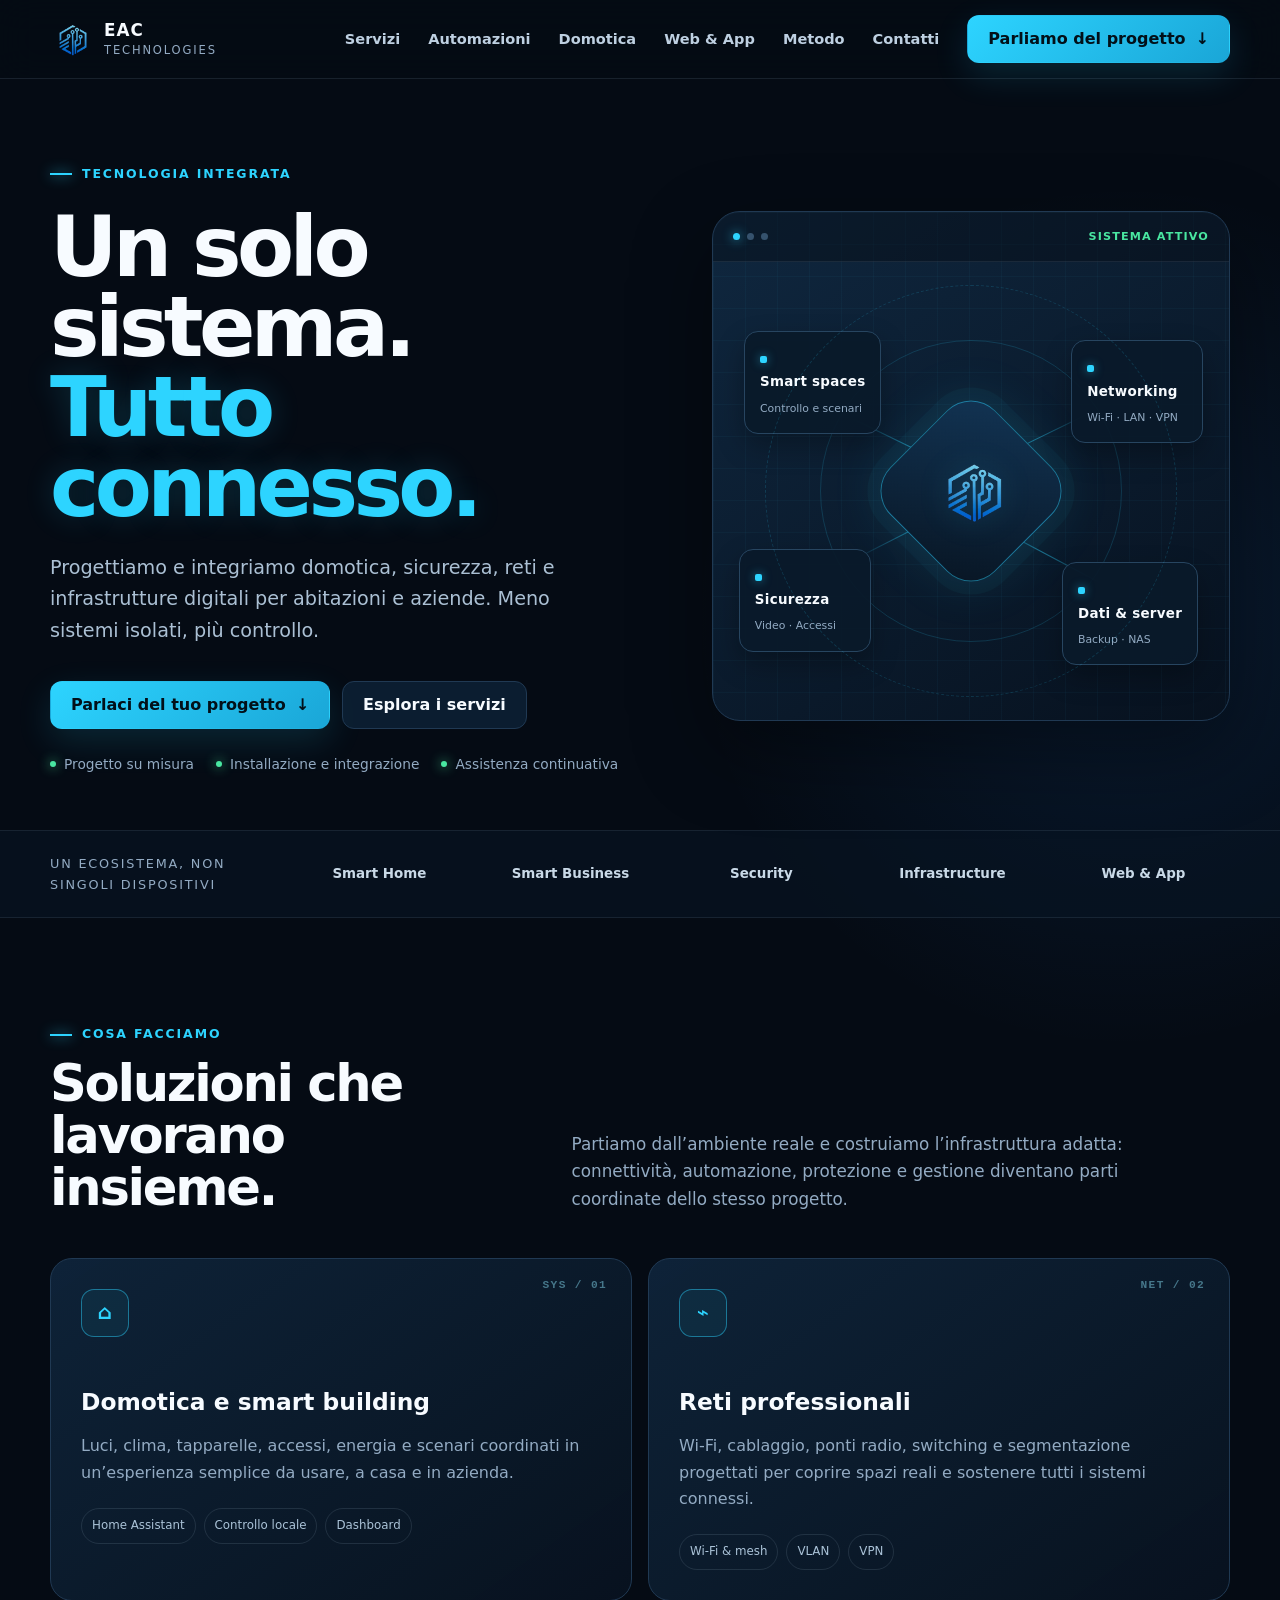
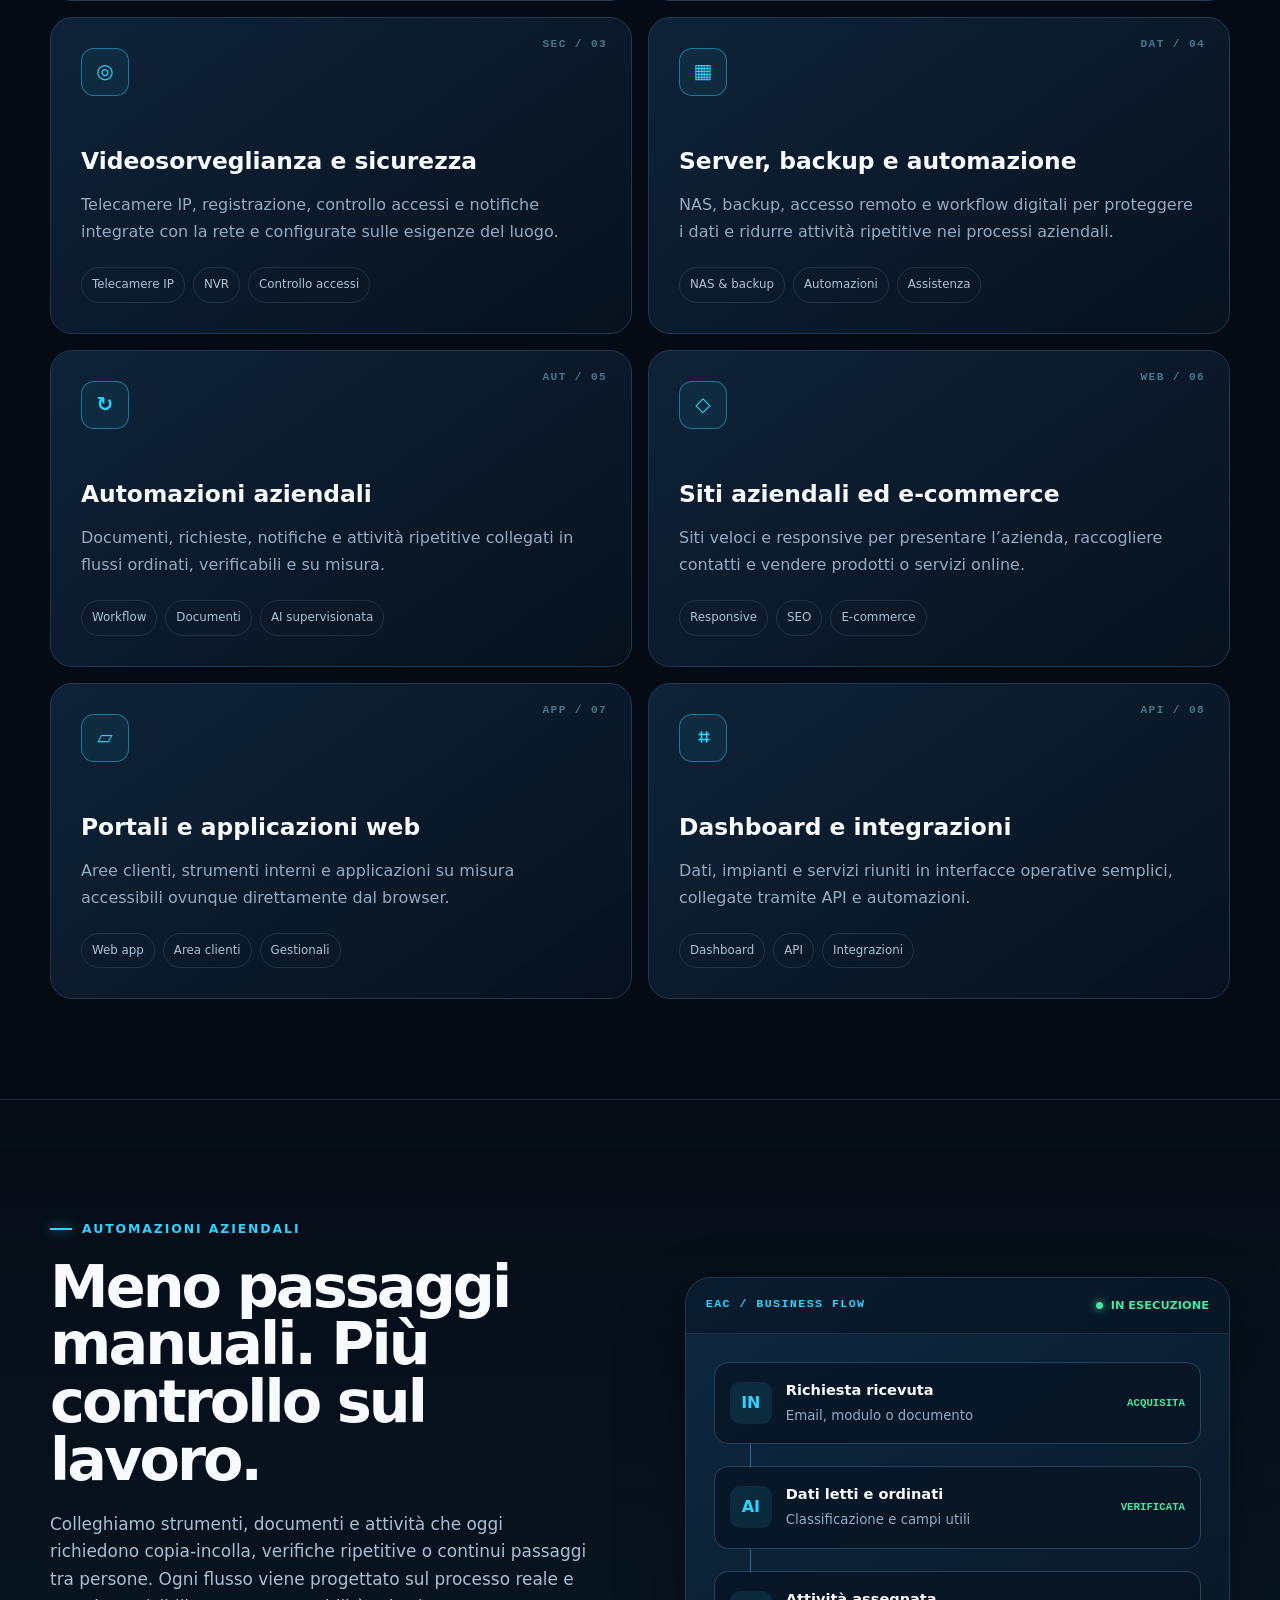
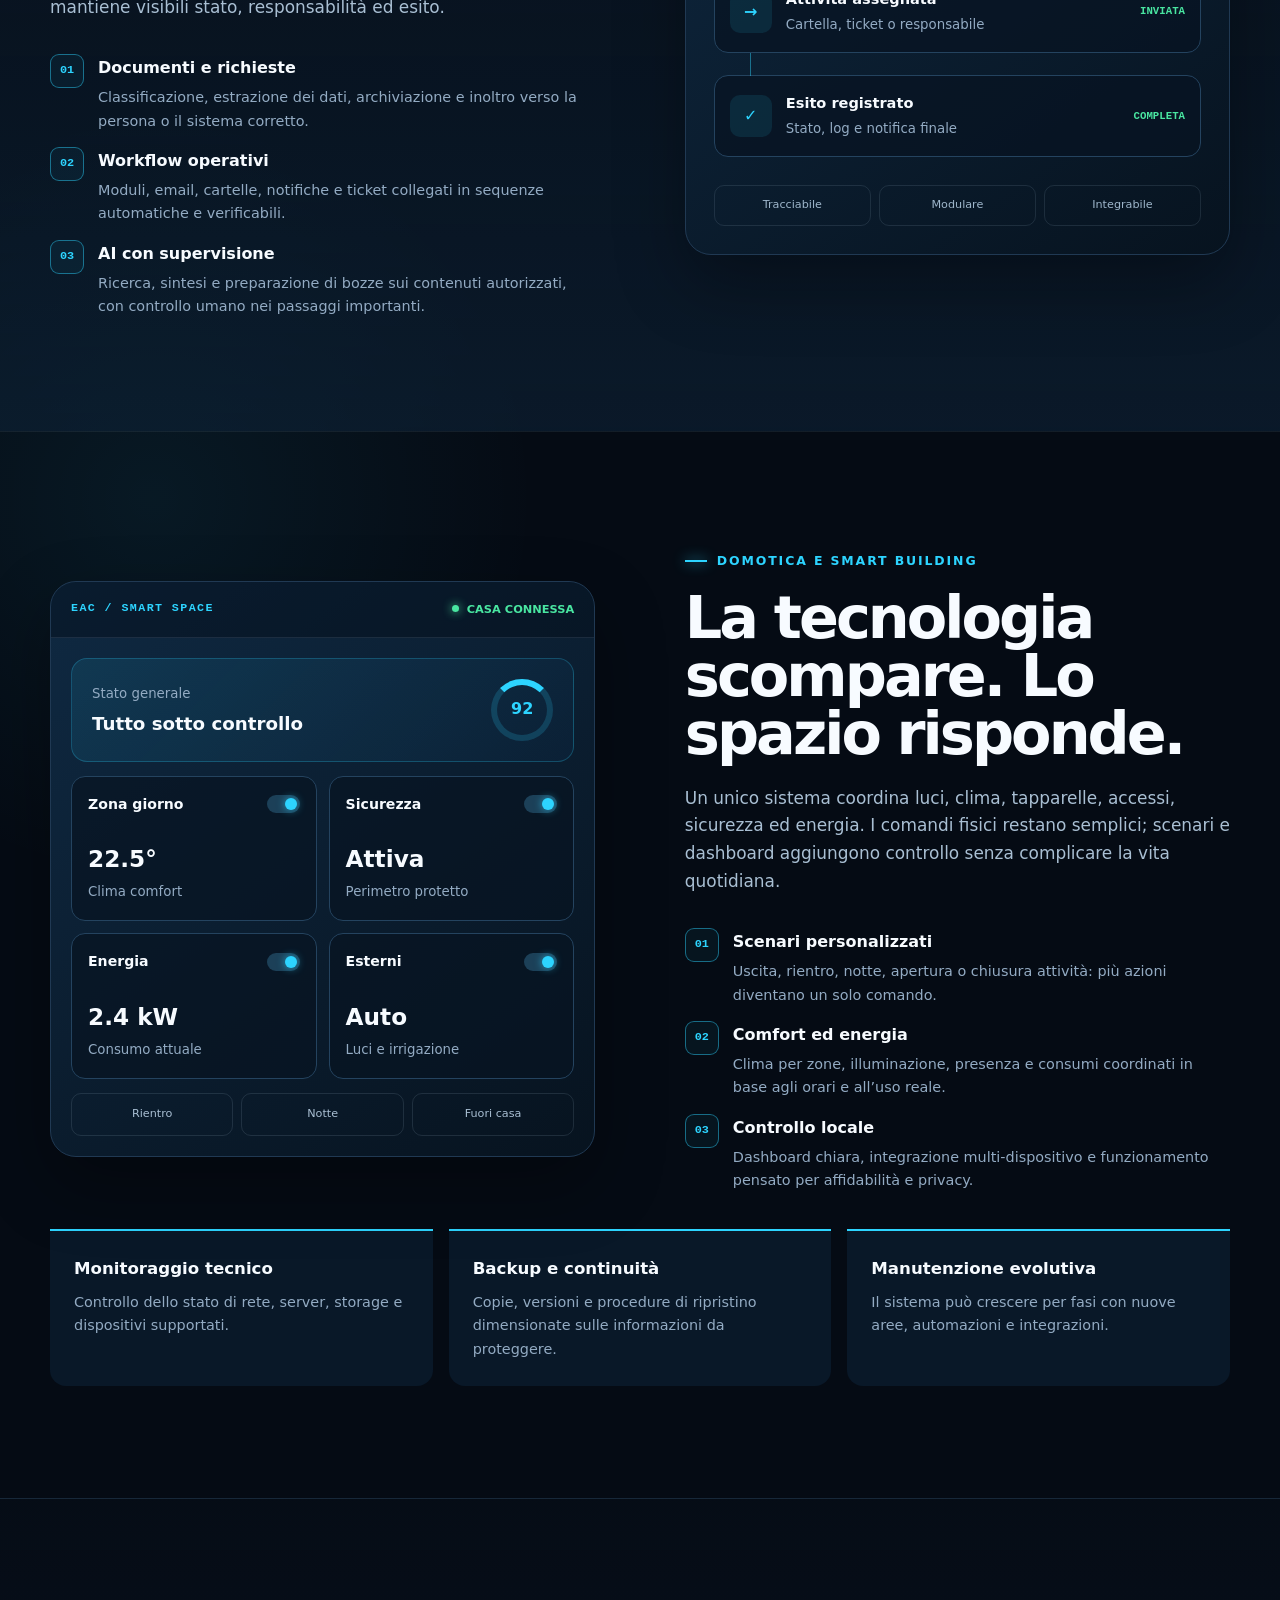
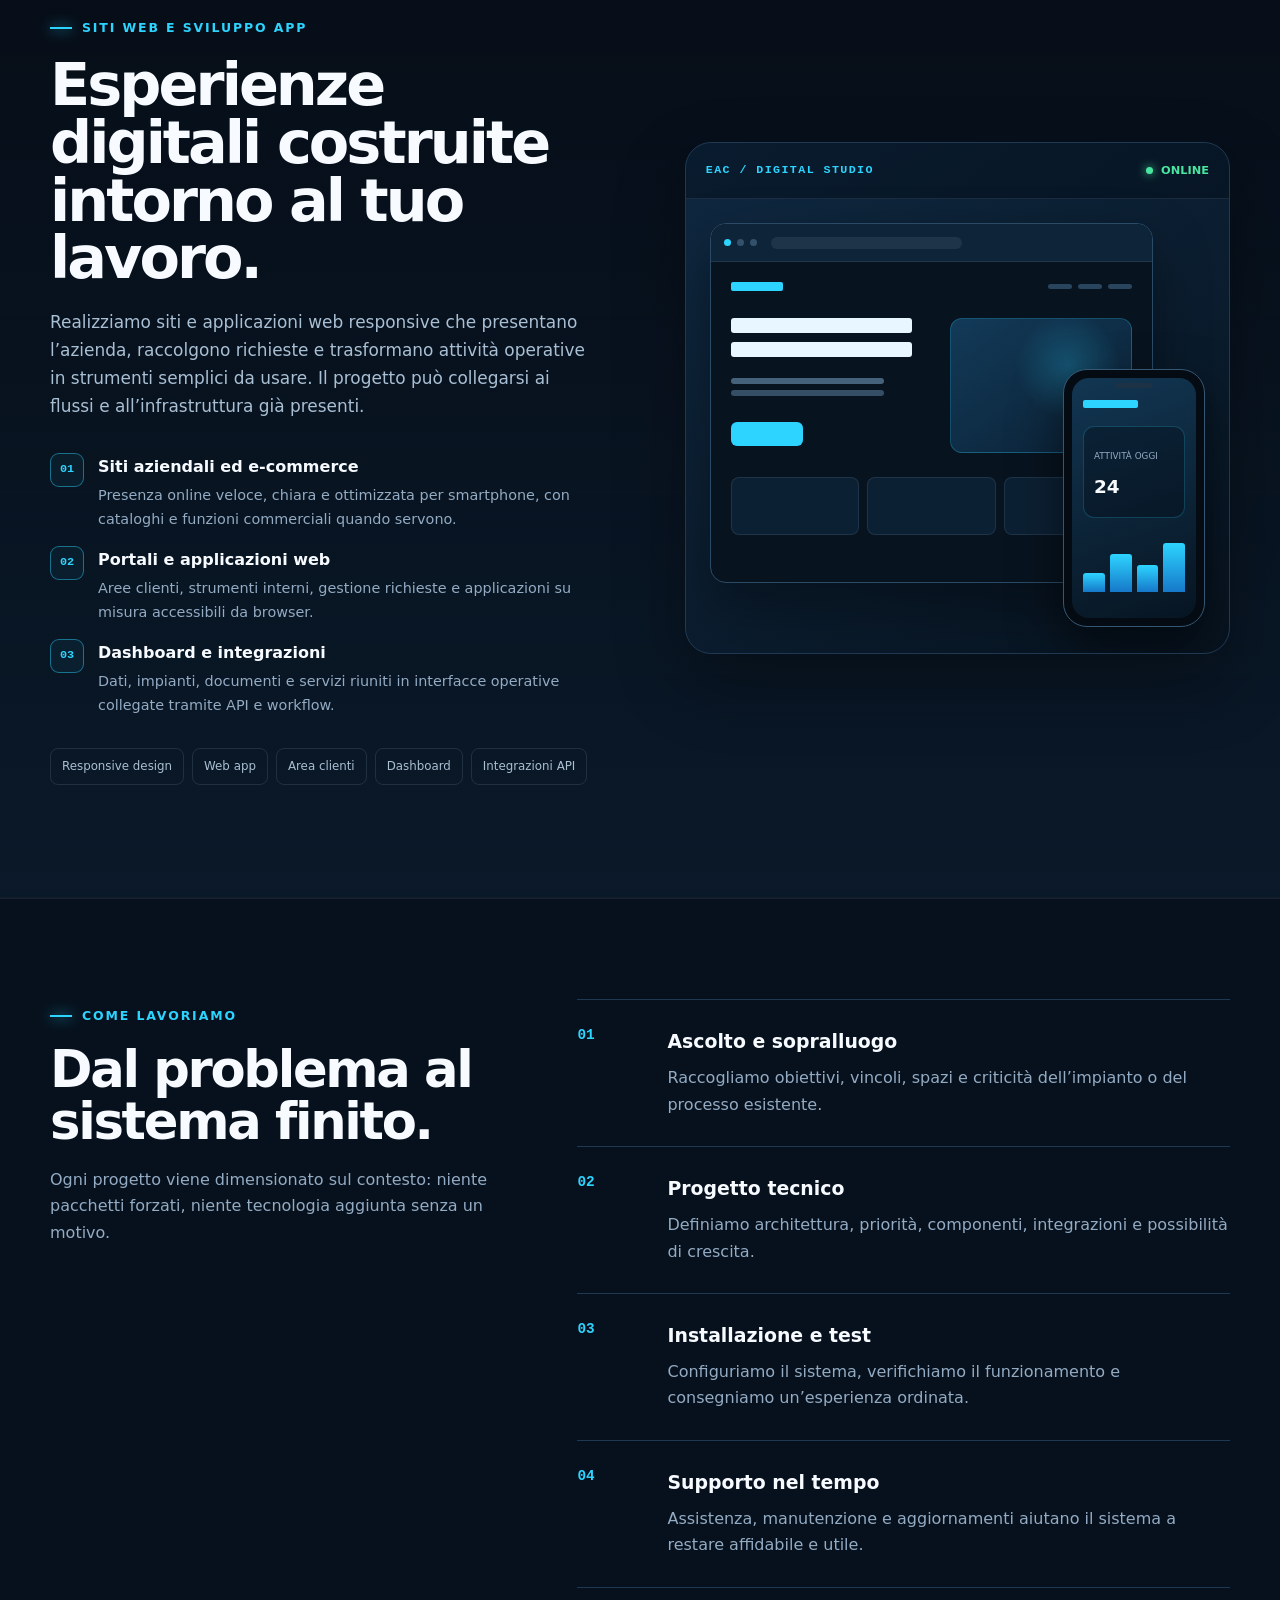
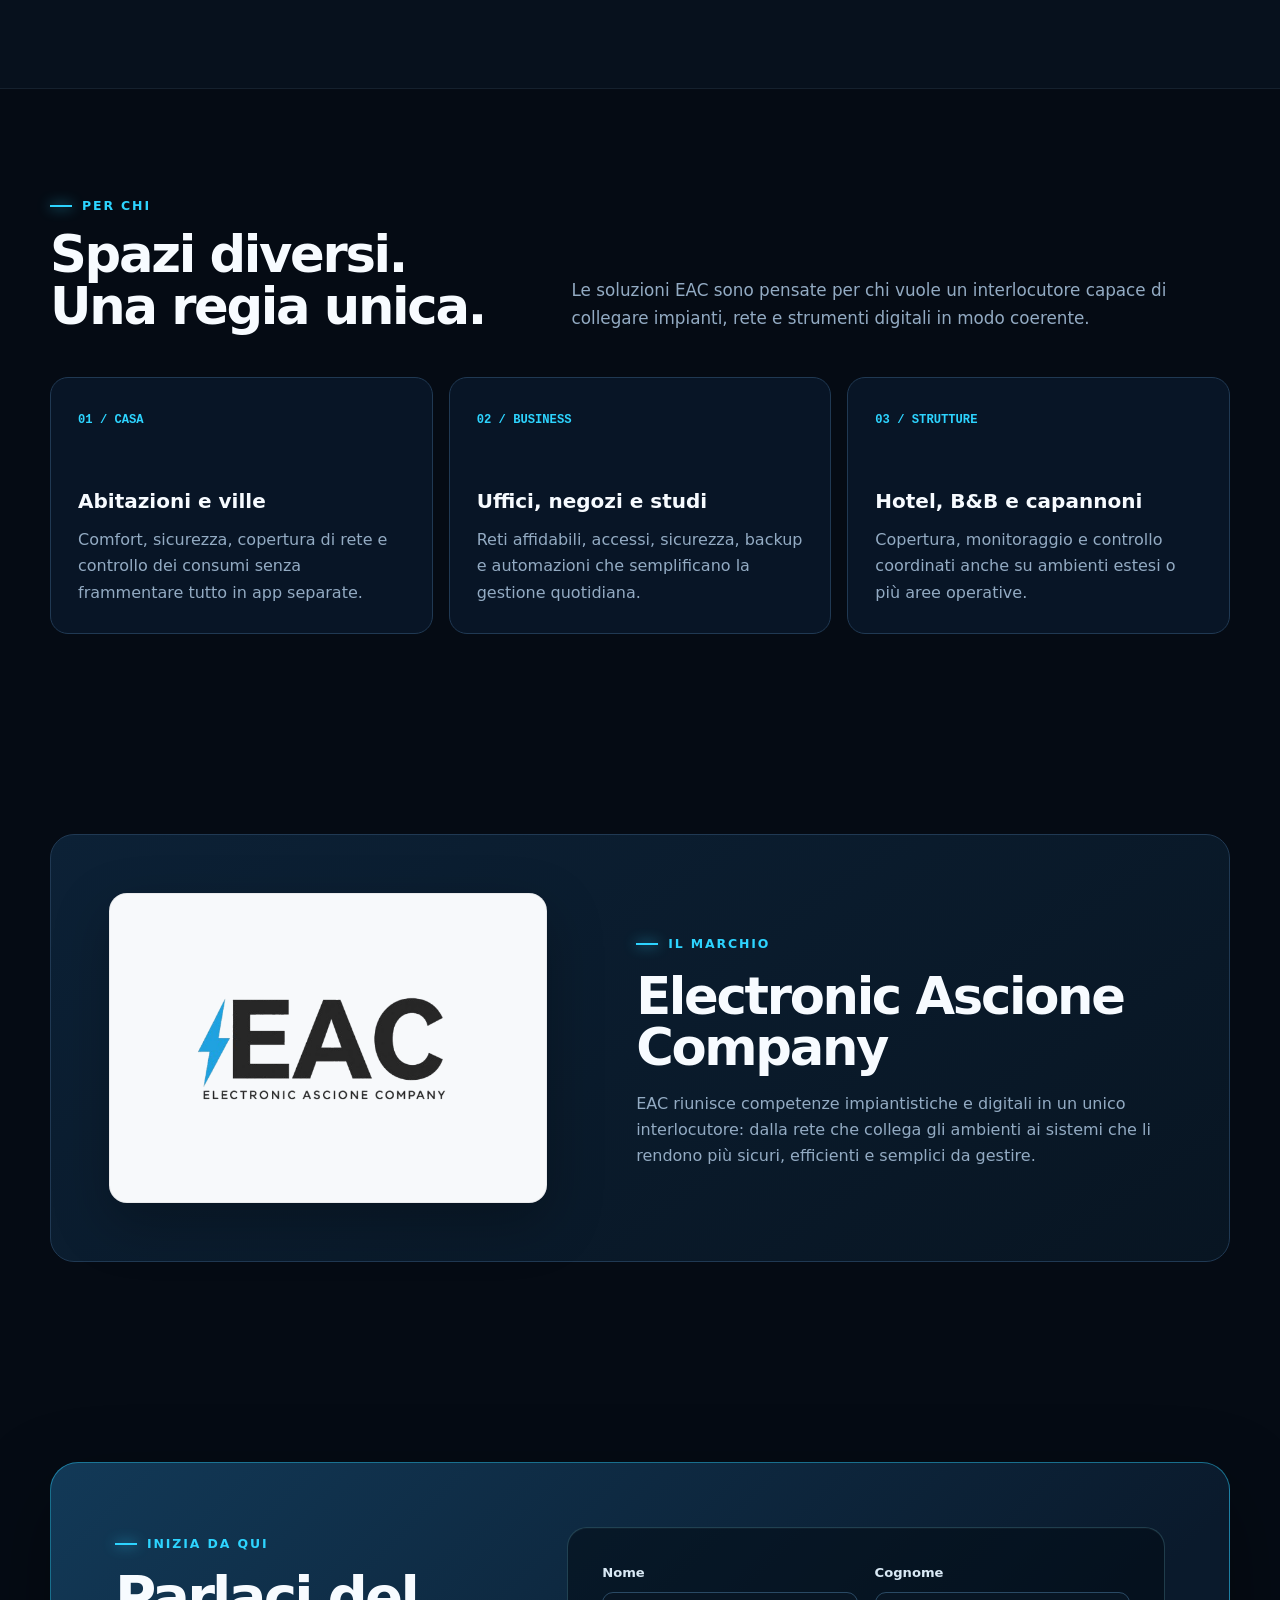
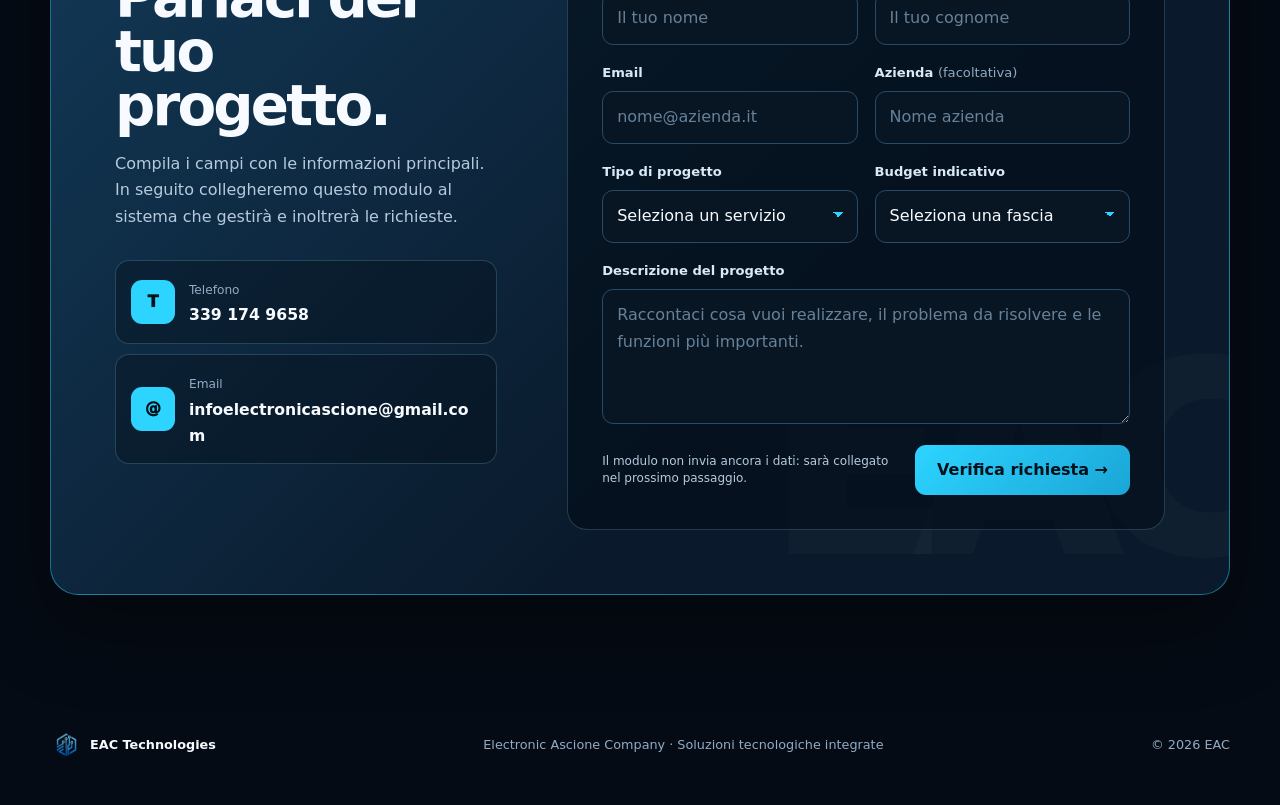
==== commit d0599b8c: "Add linked automation and web service cards" ====
--- a/index.html
+++ b/index.html
@@ -156,8 +156,9 @@
     .section-head p { margin: 0; color: var(--muted); font-size: 1.05rem; max-width: 620px; }
 
     .services-grid { display: grid; grid-template-columns: repeat(2, 1fr); gap: 16px; }
-    .service-card { position: relative; min-height: 290px; padding: 30px; border: 1px solid var(--line); border-radius: var(--radius); background: linear-gradient(145deg, rgba(15,36,59,.92), rgba(8,18,31,.96)); overflow: hidden; transition: transform .22s ease, border-color .22s ease; }
+    .service-card { position: relative; display: block; min-height: 290px; padding: 30px; border: 1px solid var(--line); border-radius: var(--radius); background: linear-gradient(145deg, rgba(15,36,59,.92), rgba(8,18,31,.96)); color: inherit; text-decoration: none; overflow: hidden; transition: transform .22s ease, border-color .22s ease, box-shadow .22s ease; }
     .service-card:hover { transform: translateY(-4px); border-color: rgba(45,212,255,.45); }
+    .service-card:focus-visible { outline: 2px solid var(--cyan); outline-offset: 4px; box-shadow: 0 0 0 8px rgba(45,212,255,.08); }
     .service-card::after { content: attr(data-code); position: absolute; right: 24px; top: 21px; color: rgba(142,233,255,.45); font: 700 .7rem/1 ui-monospace, SFMono-Regular, Consolas, monospace; letter-spacing: .12em; }
     .service-icon { width: 48px; height: 48px; display: grid; place-items: center; border: 1px solid var(--line-bright); border-radius: 13px; color: var(--cyan); background: rgba(45,212,255,.06); font-size: 1.25rem; font-weight: 900; }
     .service-card h3 { margin: 46px 0 12px; font-size: 1.46rem; }
@@ -174,6 +175,7 @@
     .focus-copy > p { color: #a9bfd3; font-size: 1.06rem; }
     .focus-list { display: grid; gap: 14px; margin-top: 32px; }
     .focus-item { display: grid; grid-template-columns: 34px 1fr; gap: 14px; align-items: start; }
+    .focus-item[id] { scroll-margin-top: 120px; }
     .focus-item > span { width: 34px; height: 34px; display: grid; place-items: center; border: 1px solid var(--line-bright); border-radius: 9px; color: var(--cyan); font: 800 .74rem/1 ui-monospace, SFMono-Regular, Consolas, monospace; background: rgba(45,212,255,.05); }
     .focus-item h3 { margin: 1px 0 4px; font-size: 1rem; }
     .focus-item p { margin: 0; color: var(--muted); font-size: .9rem; }
@@ -440,12 +442,12 @@
           <p>Partiamo dall’ambiente reale e costruiamo l’infrastruttura adatta: connettività, automazione, protezione e gestione diventano parti coordinate dello stesso progetto.</p>
         </div>
         <div class="services-grid">
-          <article class="service-card" data-code="SYS / 01">
+          <a class="service-card" data-code="SYS / 01" href="#domotica" aria-label="Vai alla sezione Domotica e smart building">
             <div class="service-icon" aria-hidden="true">⌂</div>
             <h3>Domotica e smart building</h3>
             <p>Luci, clima, tapparelle, accessi, energia e scenari coordinati in un’esperienza semplice da usare, a casa e in azienda.</p>
             <ul><li>Home Assistant</li><li>Controllo locale</li><li>Dashboard</li></ul>
-          </article>
+          </a>
           <article class="service-card" data-code="NET / 02">
             <div class="service-icon" aria-hidden="true">⌁</div>
             <h3>Reti professionali</h3>
@@ -464,6 +466,30 @@
             <p>NAS, backup, accesso remoto e workflow digitali per proteggere i dati e ridurre attività ripetitive nei processi aziendali.</p>
             <ul><li>NAS & backup</li><li>Automazioni</li><li>Assistenza</li></ul>
           </article>
+          <a class="service-card" data-code="AUT / 05" href="#automazioni" aria-label="Vai alla sezione Automazioni aziendali">
+            <div class="service-icon" aria-hidden="true">↻</div>
+            <h3>Automazioni aziendali</h3>
+            <p>Documenti, richieste, notifiche e attività ripetitive collegati in flussi ordinati, verificabili e su misura.</p>
+            <ul><li>Workflow</li><li>Documenti</li><li>AI supervisionata</li></ul>
+          </a>
+          <a class="service-card" data-code="WEB / 06" href="#web-siti" aria-label="Vai a Siti aziendali ed e-commerce">
+            <div class="service-icon" aria-hidden="true">◇</div>
+            <h3>Siti aziendali ed e-commerce</h3>
+            <p>Siti veloci e responsive per presentare l’azienda, raccogliere contatti e vendere prodotti o servizi online.</p>
+            <ul><li>Responsive</li><li>SEO</li><li>E-commerce</li></ul>
+          </a>
+          <a class="service-card" data-code="APP / 07" href="#web-portali" aria-label="Vai a Portali e applicazioni web">
+            <div class="service-icon" aria-hidden="true">▱</div>
+            <h3>Portali e applicazioni web</h3>
+            <p>Aree clienti, strumenti interni e applicazioni su misura accessibili ovunque direttamente dal browser.</p>
+            <ul><li>Web app</li><li>Area clienti</li><li>Gestionali</li></ul>
+          </a>
+          <a class="service-card" data-code="API / 08" href="#web-dashboard" aria-label="Vai a Dashboard e integrazioni">
+            <div class="service-icon" aria-hidden="true">⌗</div>
+            <h3>Dashboard e integrazioni</h3>
+            <p>Dati, impianti e servizi riuniti in interfacce operative semplici, collegate tramite API e automazioni.</p>
+            <ul><li>Dashboard</li><li>API</li><li>Integrazioni</li></ul>
+          </a>
         </div>
       </div>
     </section>
@@ -533,9 +559,9 @@
           <h2>Esperienze digitali costruite intorno al tuo lavoro.</h2>
           <p>Realizziamo siti e applicazioni web responsive che presentano l’azienda, raccolgono richieste e trasformano attività operative in strumenti semplici da usare. Il progetto può collegarsi ai flussi e all’infrastruttura già presenti.</p>
           <div class="focus-list">
-            <div class="focus-item"><span>01</span><div><h3>Siti aziendali ed e-commerce</h3><p>Presenza online veloce, chiara e ottimizzata per smartphone, con cataloghi e funzioni commerciali quando servono.</p></div></div>
-            <div class="focus-item"><span>02</span><div><h3>Portali e applicazioni web</h3><p>Aree clienti, strumenti interni, gestione richieste e applicazioni su misura accessibili da browser.</p></div></div>
-            <div class="focus-item"><span>03</span><div><h3>Dashboard e integrazioni</h3><p>Dati, impianti, documenti e servizi riuniti in interfacce operative collegate tramite API e workflow.</p></div></div>
+            <div class="focus-item" id="web-siti"><span>01</span><div><h3>Siti aziendali ed e-commerce</h3><p>Presenza online veloce, chiara e ottimizzata per smartphone, con cataloghi e funzioni commerciali quando servono.</p></div></div>
+            <div class="focus-item" id="web-portali"><span>02</span><div><h3>Portali e applicazioni web</h3><p>Aree clienti, strumenti interni, gestione richieste e applicazioni su misura accessibili da browser.</p></div></div>
+            <div class="focus-item" id="web-dashboard"><span>03</span><div><h3>Dashboard e integrazioni</h3><p>Dati, impianti, documenti e servizi riuniti in interfacce operative collegate tramite API e workflow.</p></div></div>
           </div>
           <div class="tech-row" aria-label="Tipologie di progetto"><span>Responsive design</span><span>Web app</span><span>Area clienti</span><span>Dashboard</span><span>Integrazioni API</span></div>
         </div>
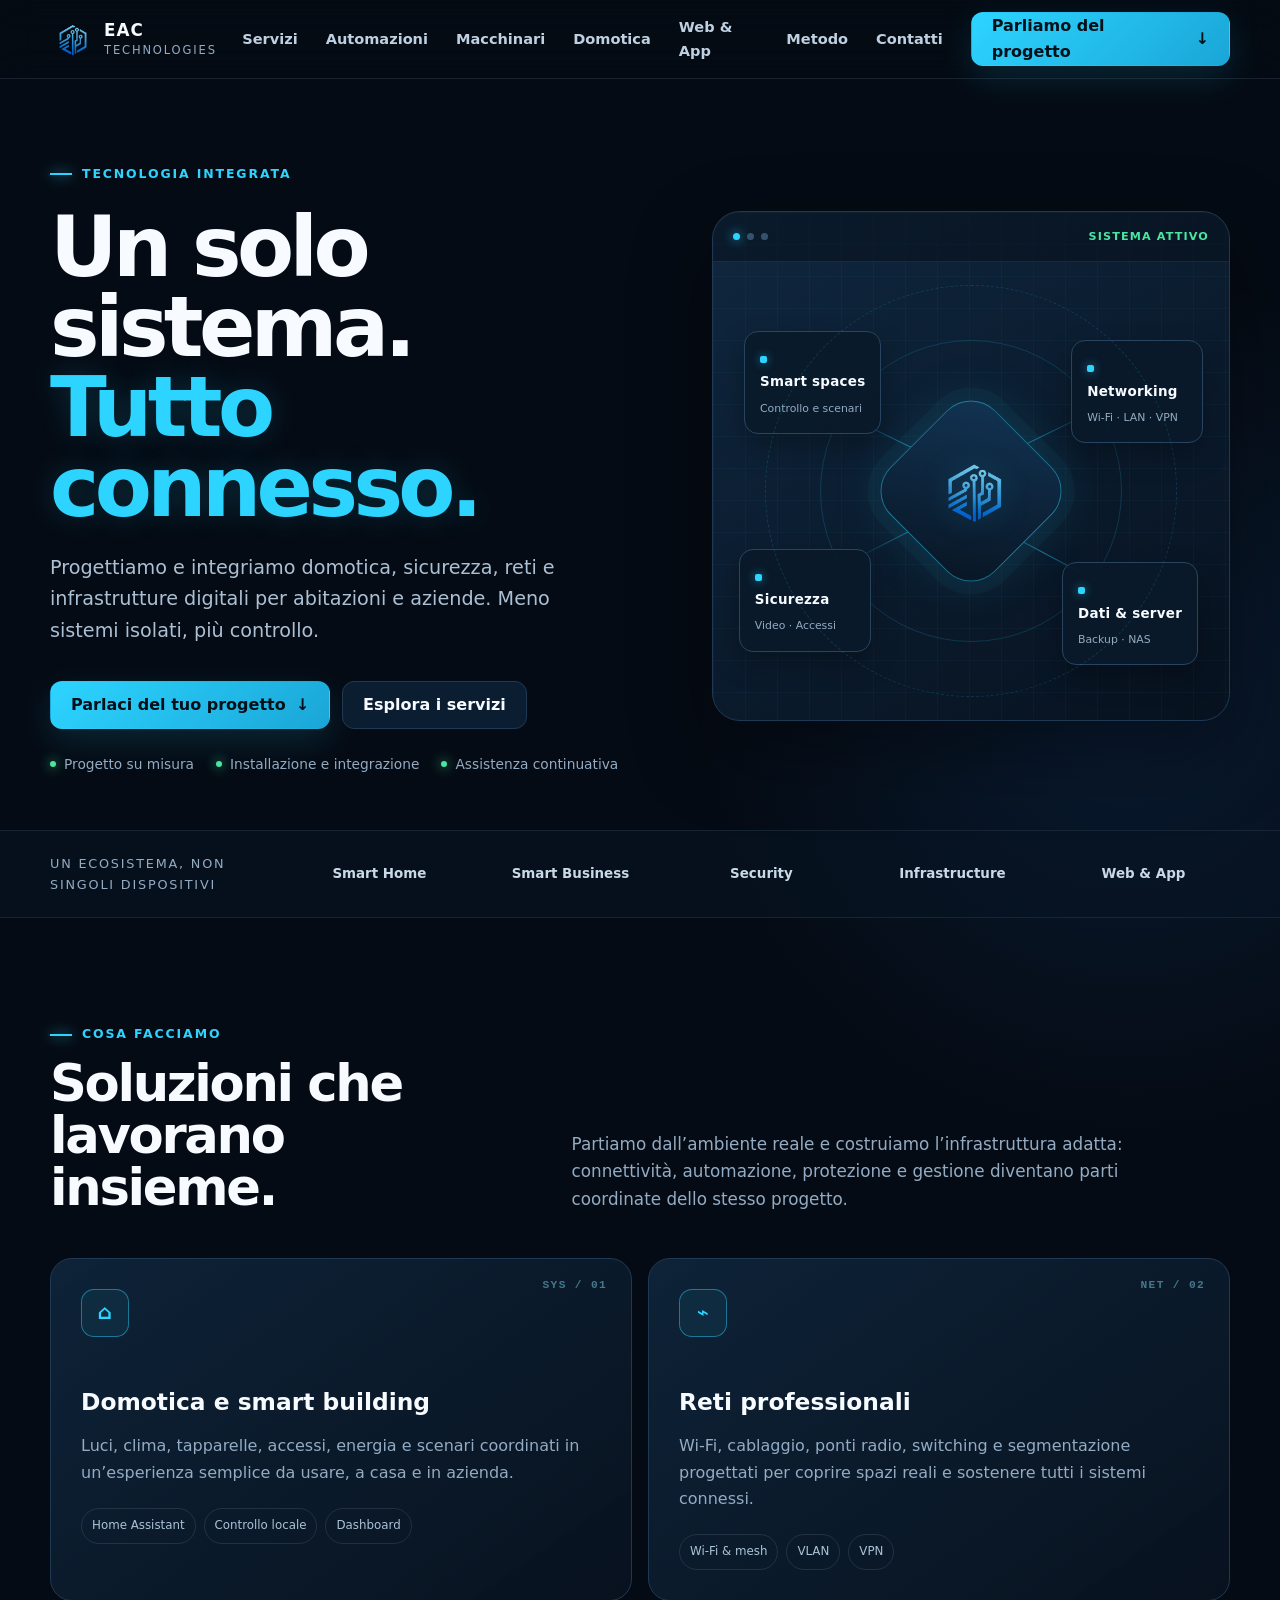
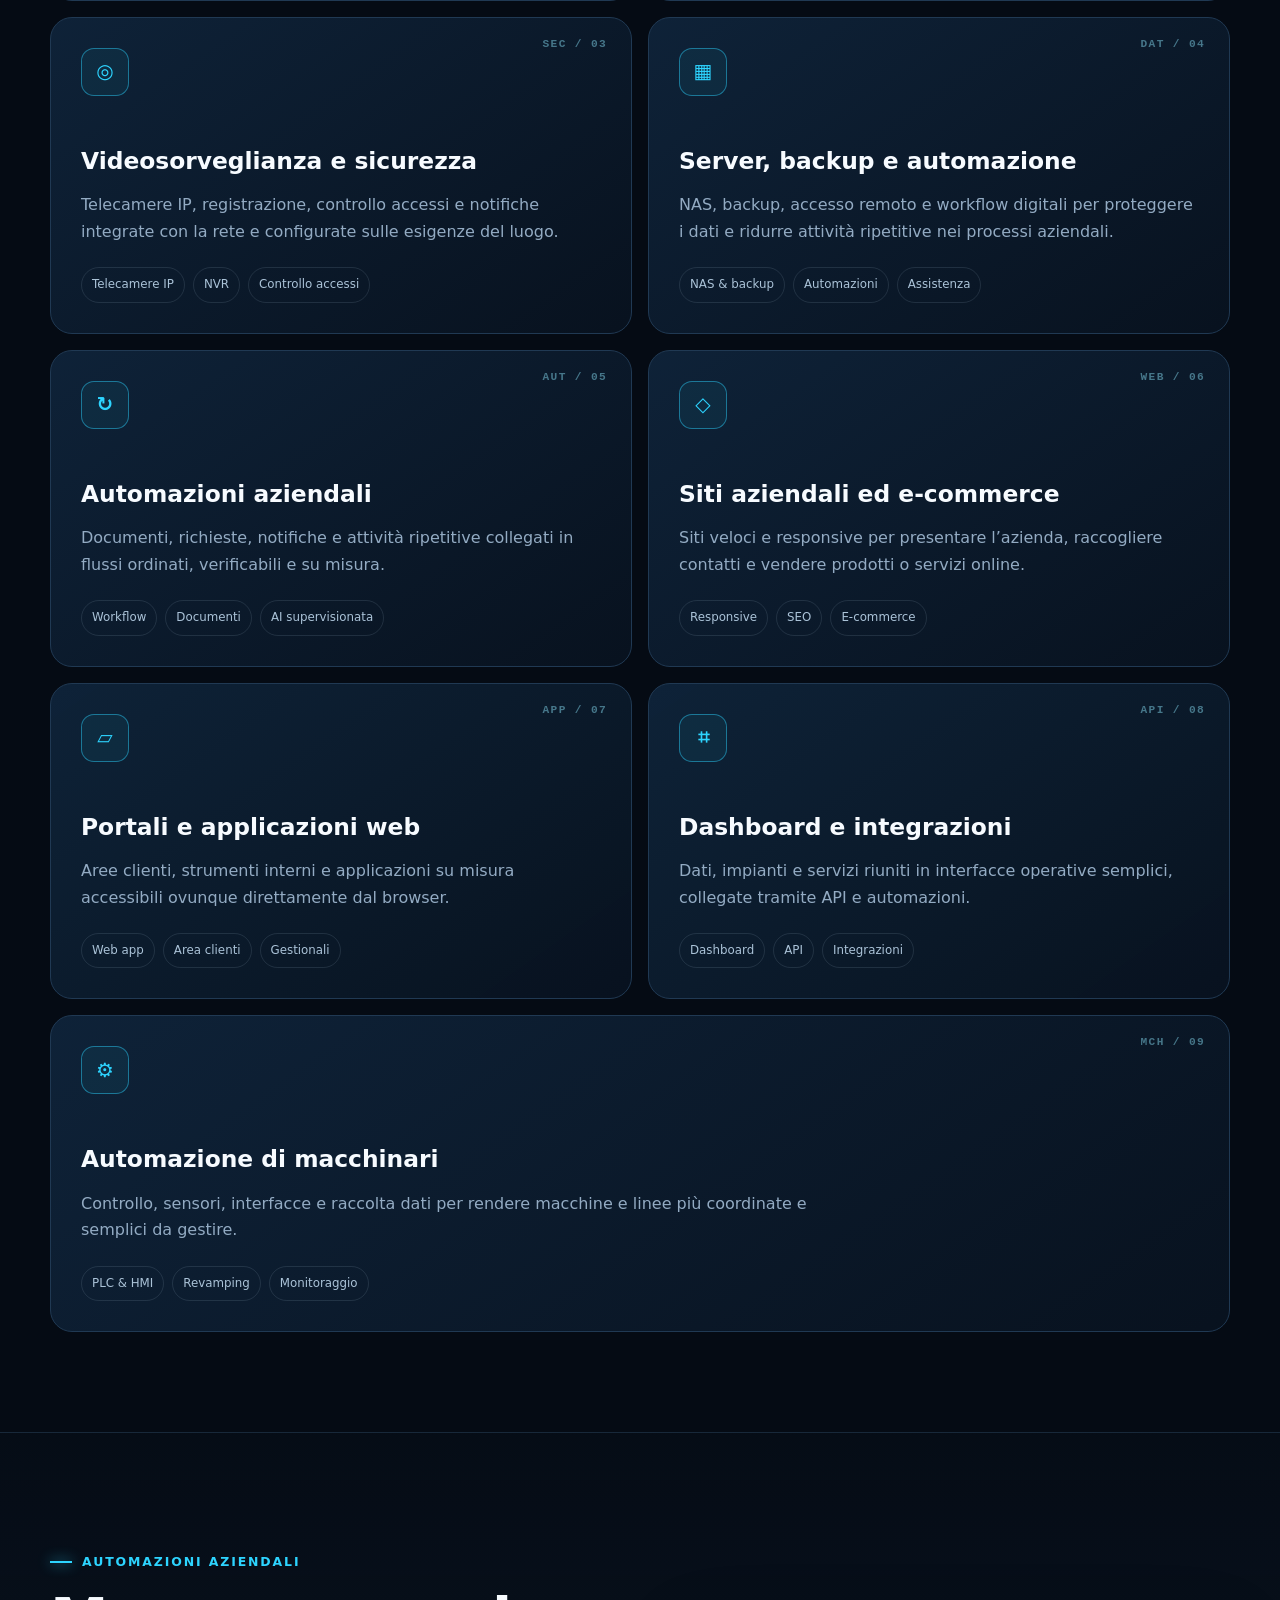
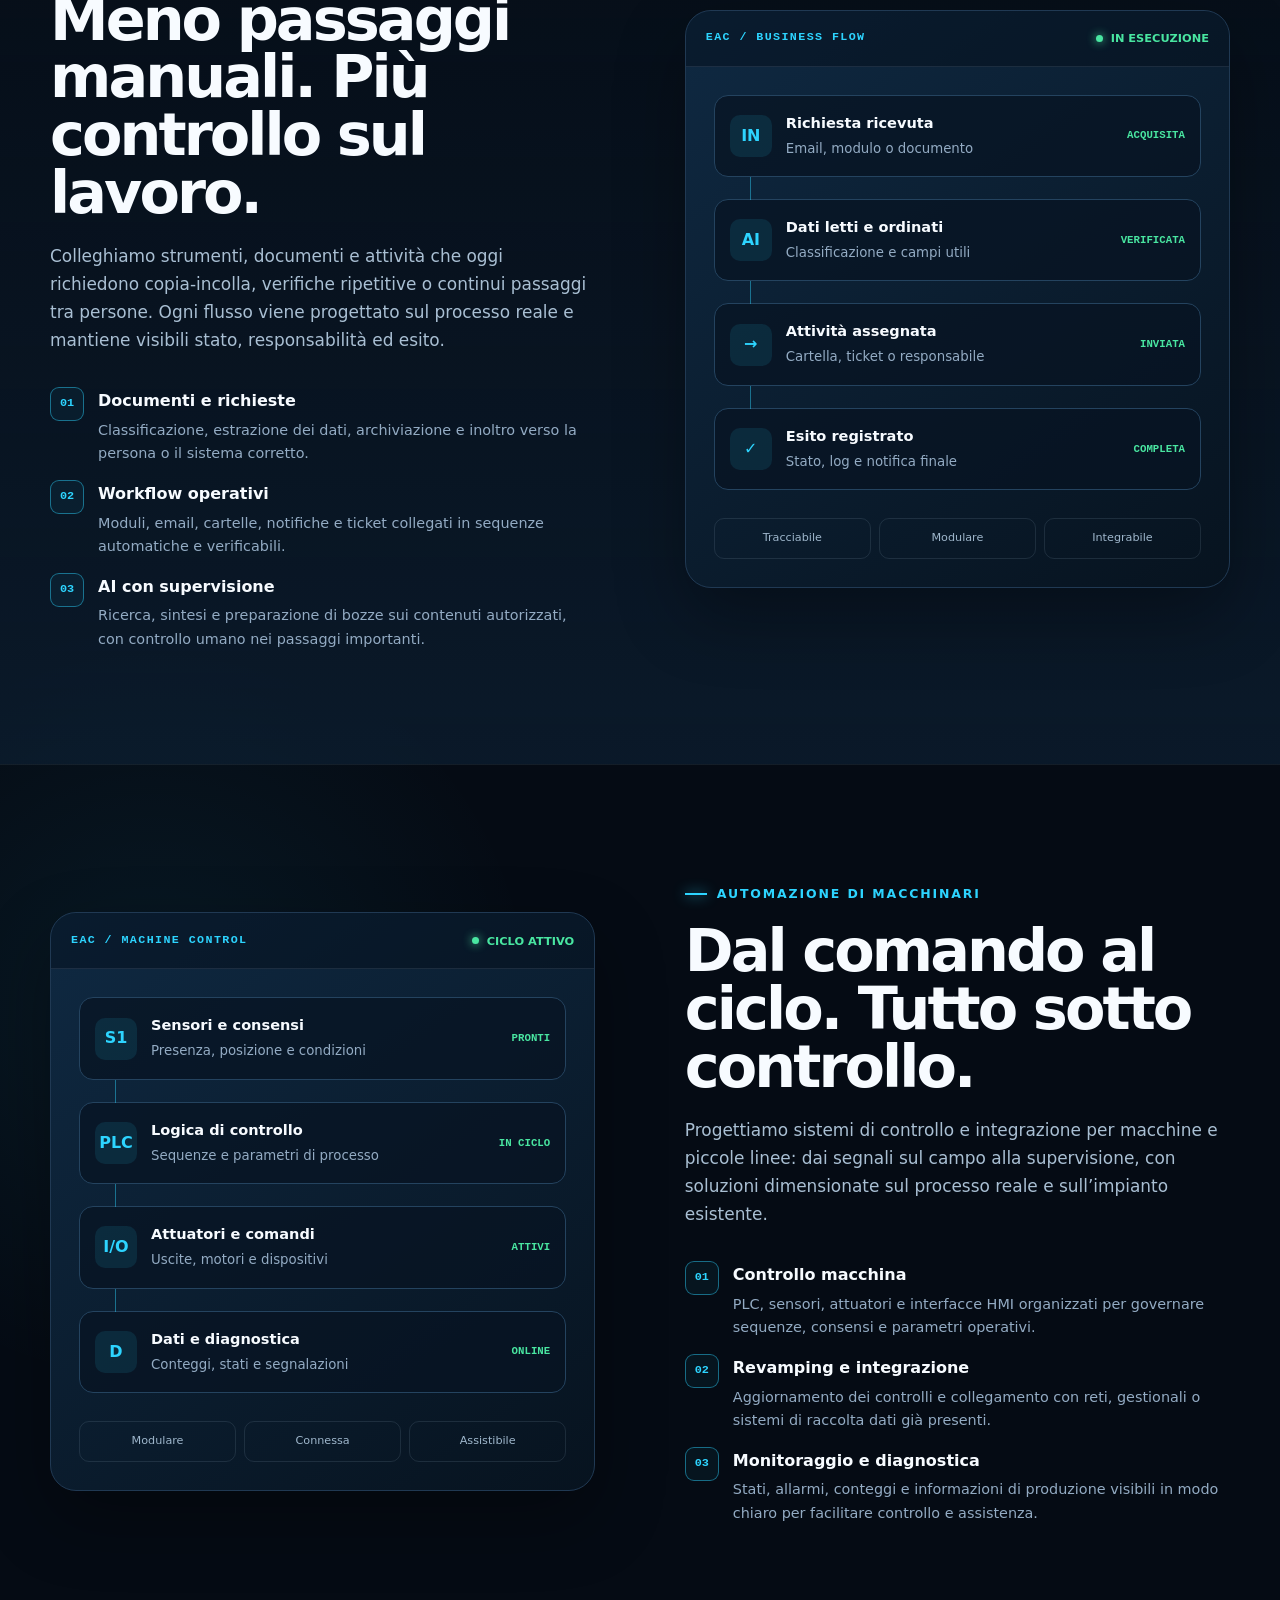
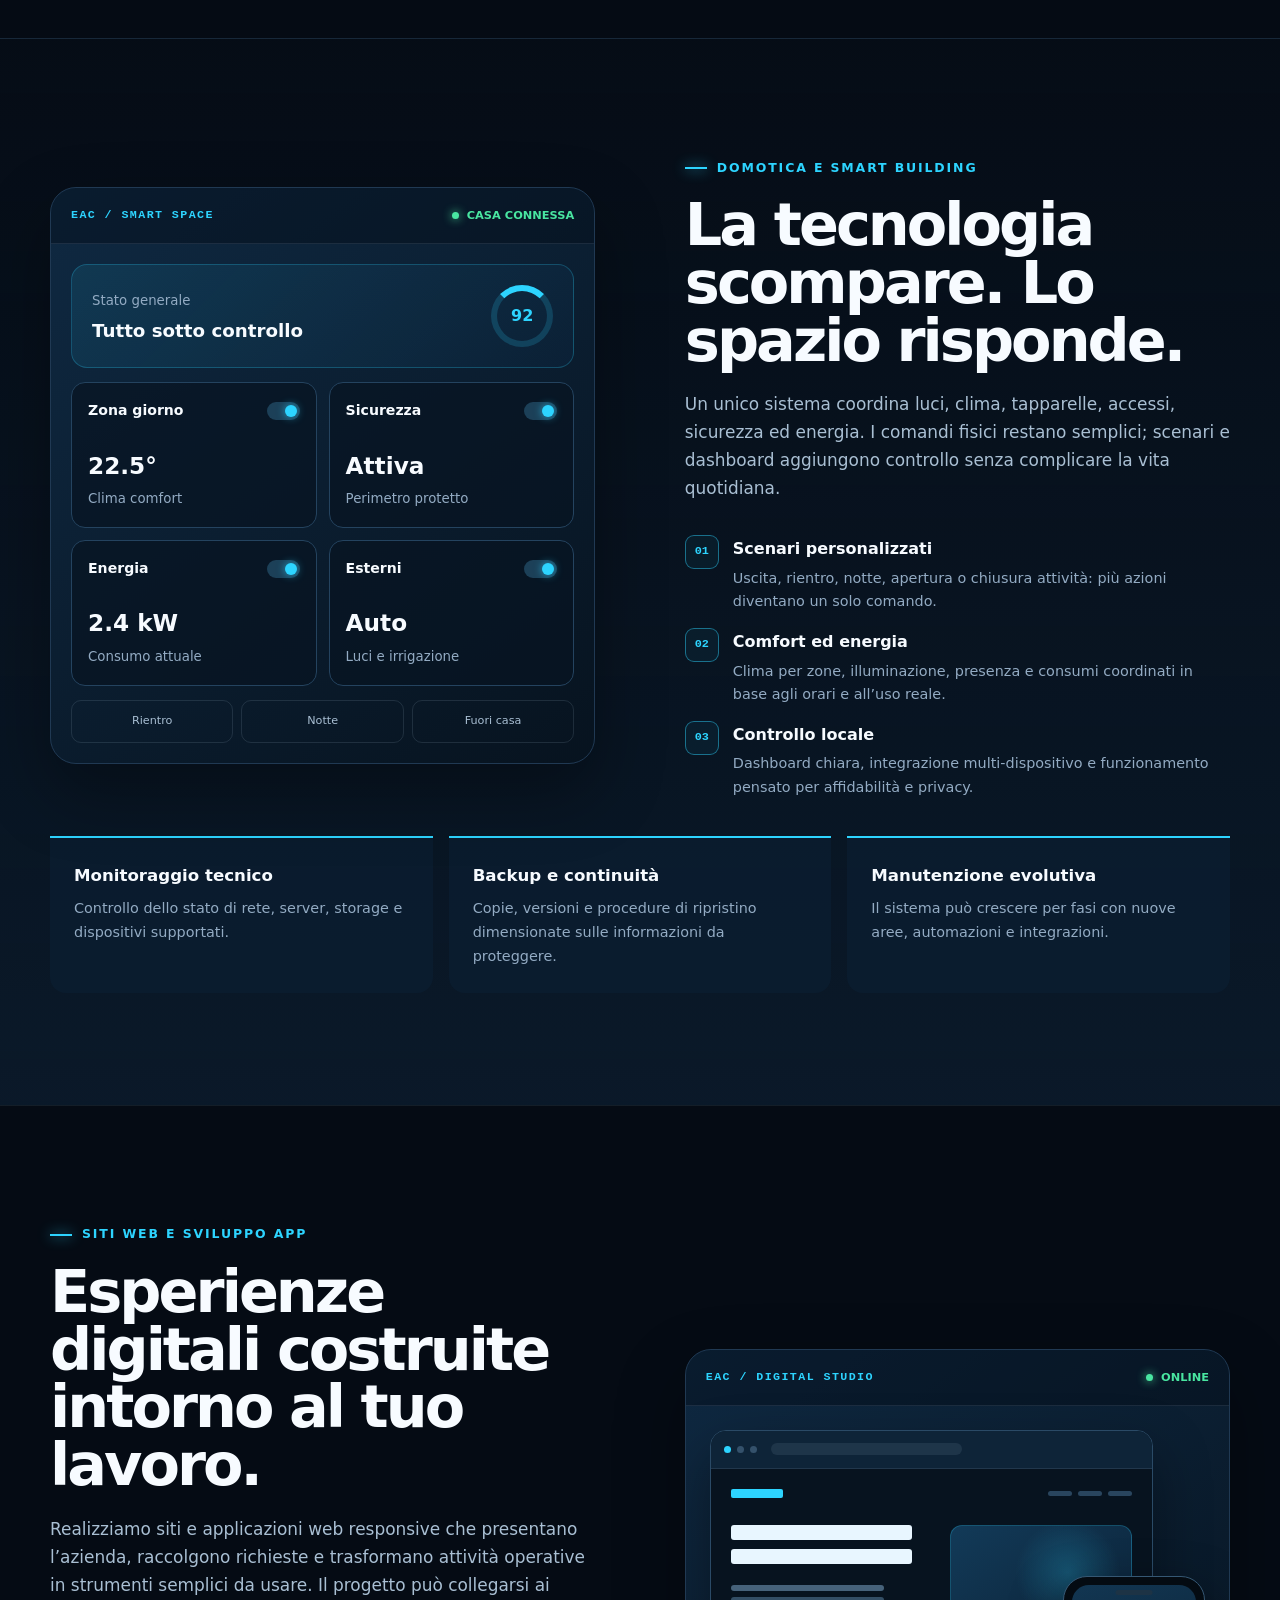
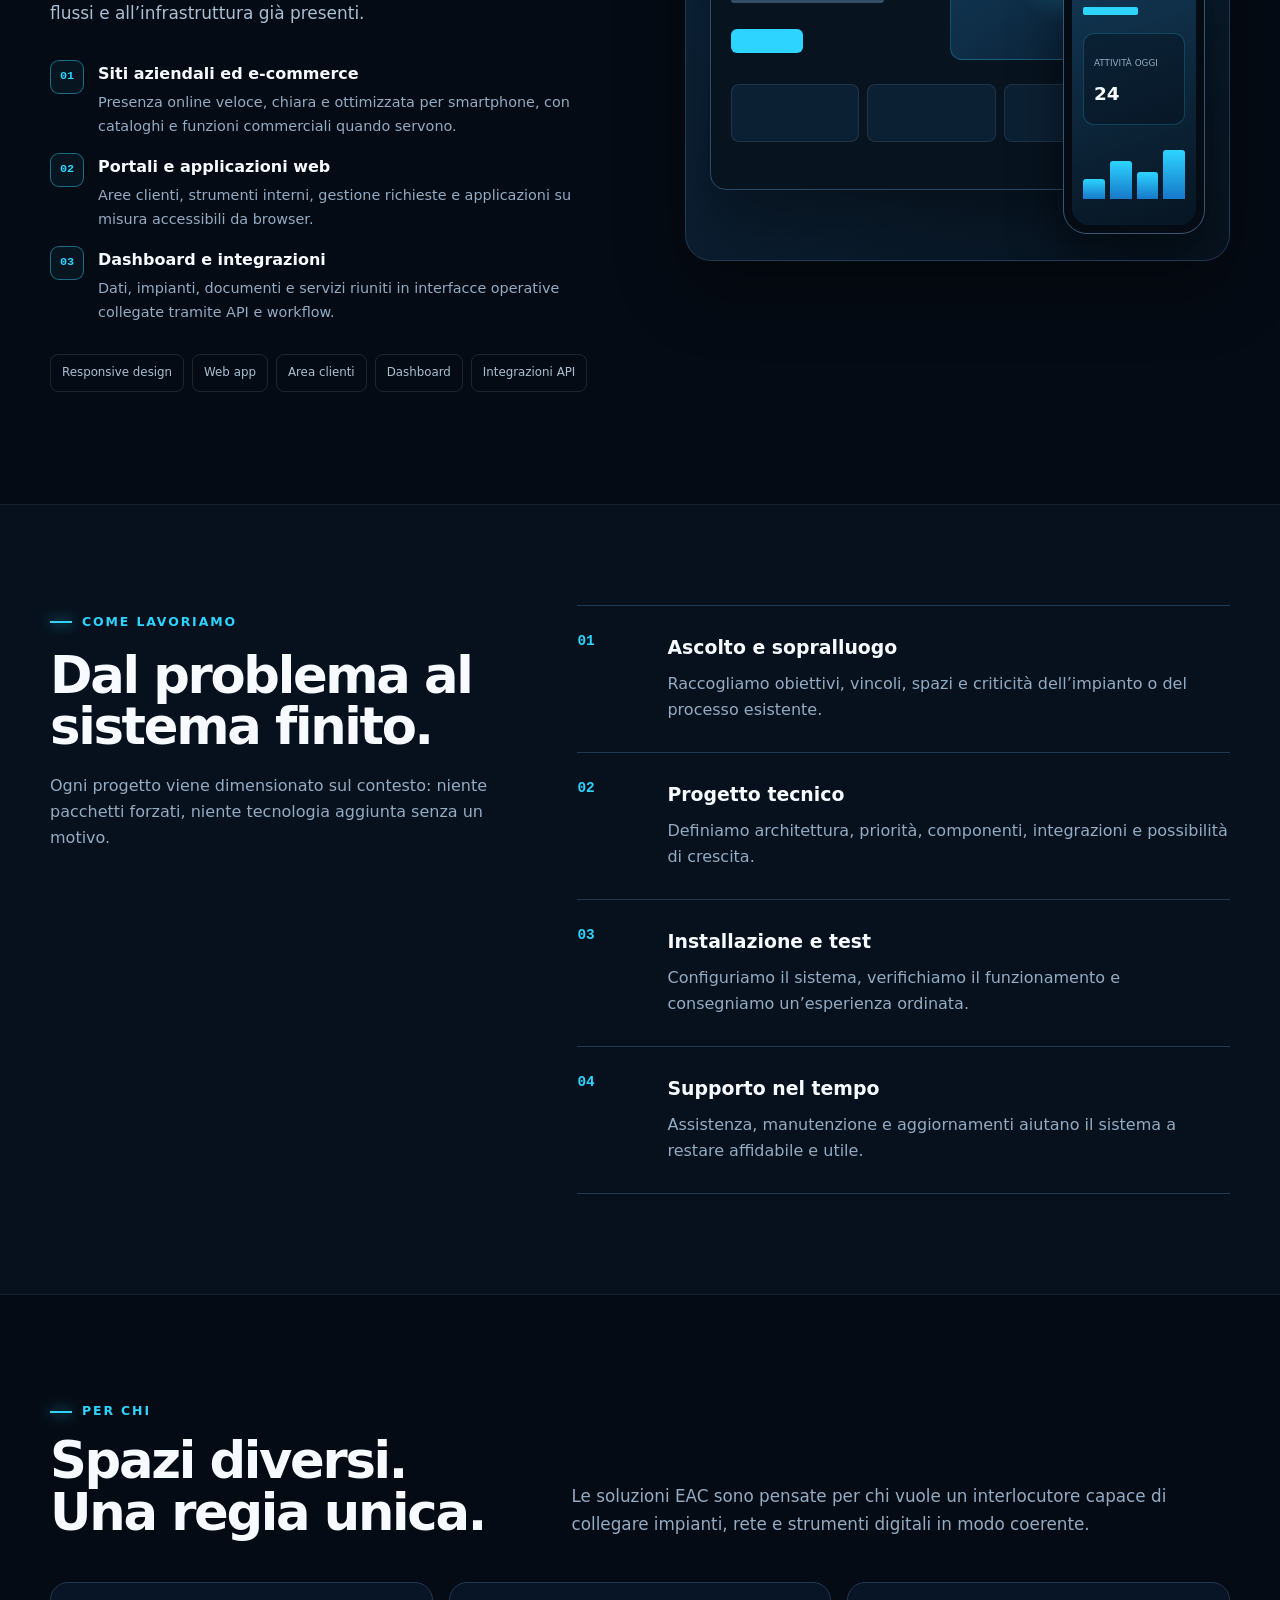
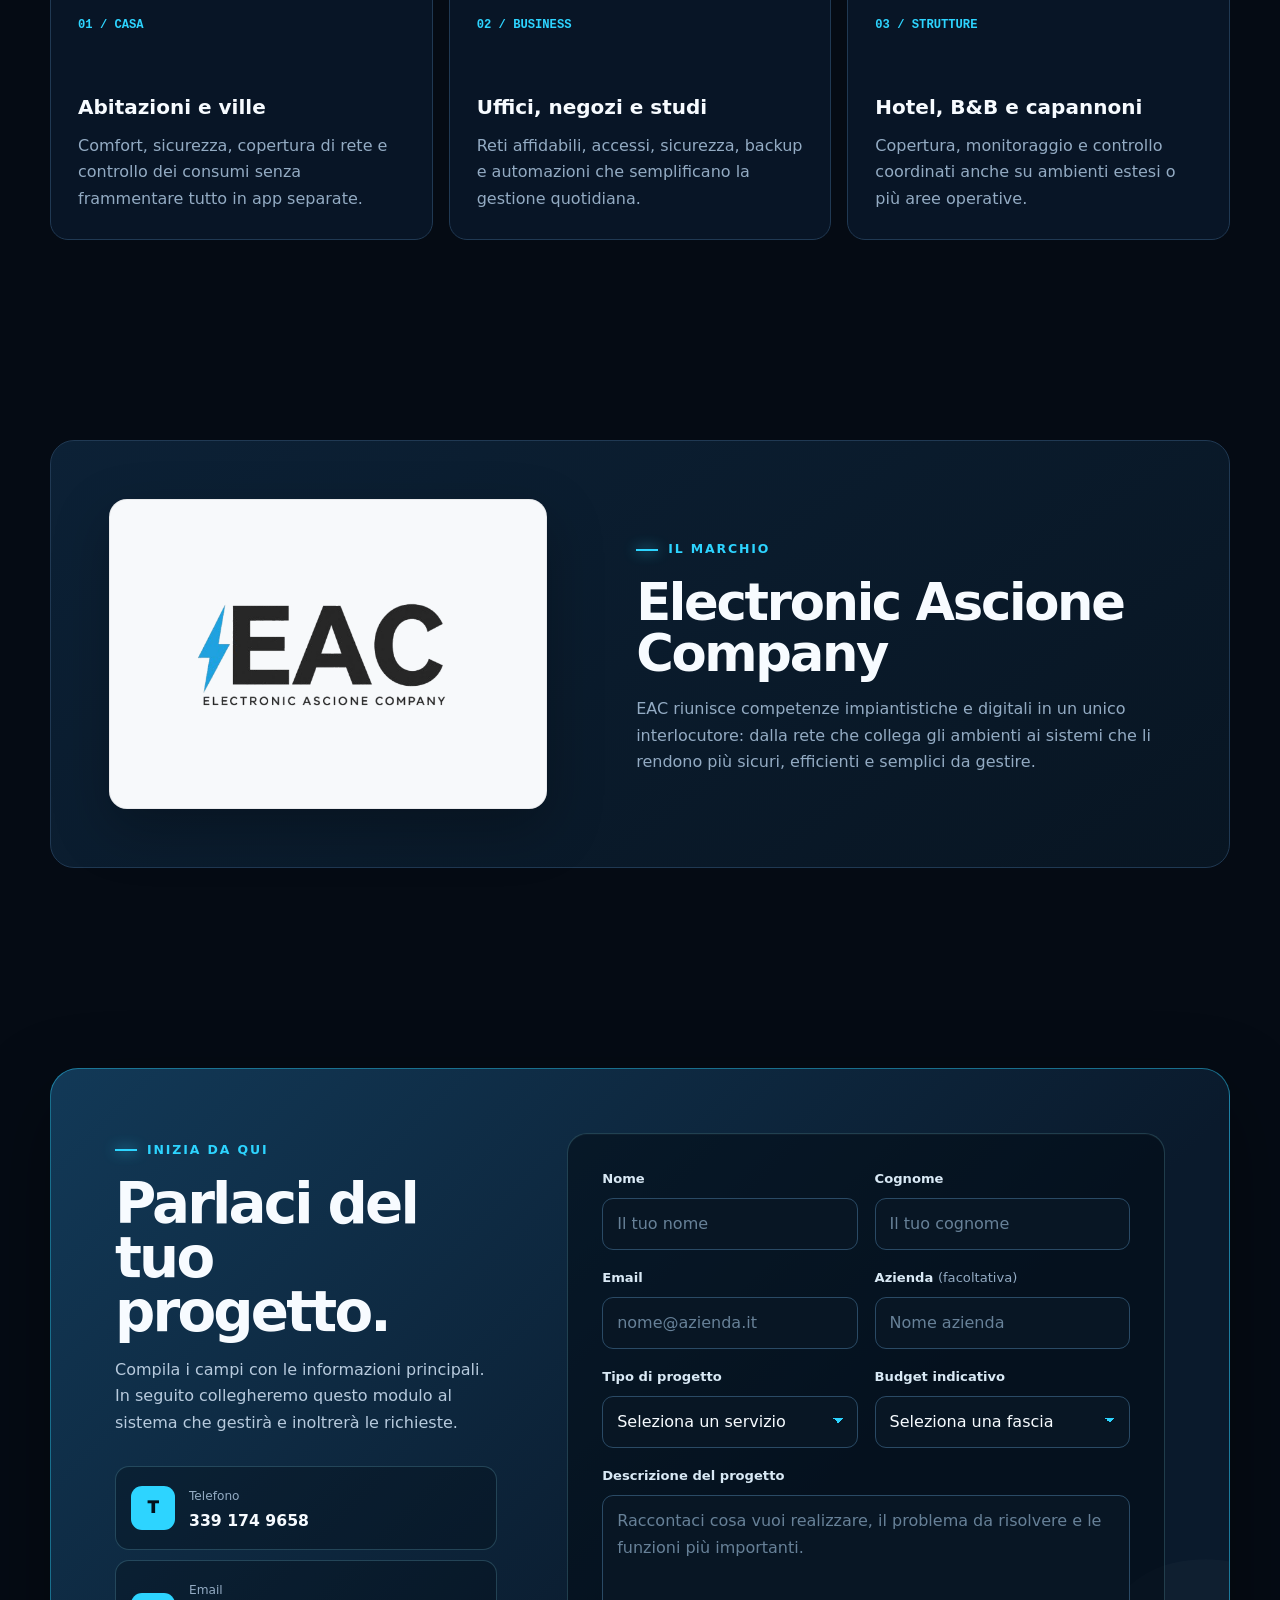
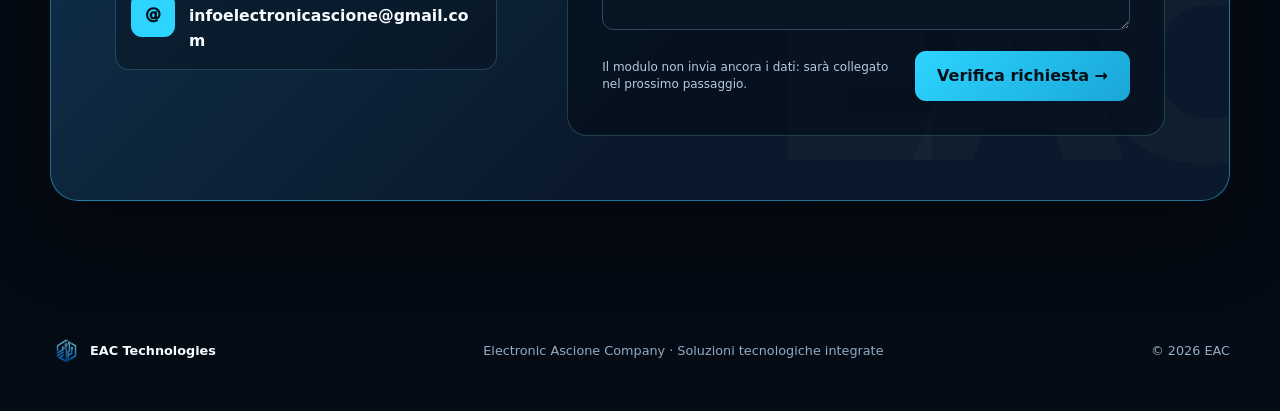
==== commit 13708306: "Add machinery automation section" ====
--- a/index.html
+++ b/index.html
@@ -165,6 +165,8 @@
     .service-card p { color: var(--muted); margin-bottom: 0; max-width: 520px; }
     .service-card ul { display: flex; flex-wrap: wrap; gap: 8px; list-style: none; padding: 0; margin: 22px 0 0; }
     .service-card li { padding: 7px 10px; border: 1px solid rgba(147,171,195,.16); border-radius: 999px; color: #abc3d8; font-size: .74rem; }
+    .service-card.featured-service { grid-column: 1 / -1; min-height: 250px; }
+    .service-card.featured-service p { max-width: 760px; }
 
     .focus-section { padding: 112px 0; }
     .focus-section.alt { background: linear-gradient(180deg, rgba(7,17,29,.2), rgba(12,31,50,.7)); border-block: 1px solid rgba(147,171,195,.1); }
@@ -380,6 +382,7 @@
       <nav class="nav-links" id="site-nav" aria-label="Navigazione principale">
         <a href="#servizi">Servizi</a>
         <a href="#automazioni">Automazioni</a>
+        <a href="#automazione-macchinari">Macchinari</a>
         <a href="#domotica">Domotica</a>
         <a href="#webapp">Web &amp; App</a>
         <a href="#metodo">Metodo</a>
@@ -490,6 +493,12 @@
             <p>Dati, impianti e servizi riuniti in interfacce operative semplici, collegate tramite API e automazioni.</p>
             <ul><li>Dashboard</li><li>API</li><li>Integrazioni</li></ul>
           </a>
+          <a class="service-card featured-service" data-code="MCH / 09" href="#automazione-macchinari" aria-label="Vai alla sezione Automazione di macchinari">
+            <div class="service-icon" aria-hidden="true">⚙</div>
+            <h3>Automazione di macchinari</h3>
+            <p>Controllo, sensori, interfacce e raccolta dati per rendere macchine e linee più coordinate e semplici da gestire.</p>
+            <ul><li>PLC &amp; HMI</li><li>Revamping</li><li>Monitoraggio</li></ul>
+          </a>
         </div>
       </div>
     </section>
@@ -519,7 +528,32 @@
       </div>
     </section>
 
-    <section class="focus-section" id="domotica">
+    <section class="focus-section" id="automazione-macchinari">
+      <div class="shell focus-grid reverse">
+        <div class="focus-copy">
+          <span class="eyebrow">Automazione di macchinari</span>
+          <h2>Dal comando al ciclo. Tutto sotto controllo.</h2>
+          <p>Progettiamo sistemi di controllo e integrazione per macchine e piccole linee: dai segnali sul campo alla supervisione, con soluzioni dimensionate sul processo reale e sull’impianto esistente.</p>
+          <div class="focus-list">
+            <div class="focus-item"><span>01</span><div><h3>Controllo macchina</h3><p>PLC, sensori, attuatori e interfacce HMI organizzati per governare sequenze, consensi e parametri operativi.</p></div></div>
+            <div class="focus-item"><span>02</span><div><h3>Revamping e integrazione</h3><p>Aggiornamento dei controlli e collegamento con reti, gestionali o sistemi di raccolta dati già presenti.</p></div></div>
+            <div class="focus-item"><span>03</span><div><h3>Monitoraggio e diagnostica</h3><p>Stati, allarmi, conteggi e informazioni di produzione visibili in modo chiaro per facilitare controllo e assistenza.</p></div></div>
+          </div>
+        </div>
+        <div class="focus-visual" aria-label="Esempio di pannello per l’automazione di un macchinario">
+          <div class="panel-bar"><b>EAC / MACHINE CONTROL</b><span class="panel-state">CICLO ATTIVO</span></div>
+          <div class="workflow">
+            <div class="workflow-step"><span class="workflow-icon">S1</span><div><b>Sensori e consensi</b><small>Presenza, posizione e condizioni</small></div><em>PRONTI</em></div>
+            <div class="workflow-step"><span class="workflow-icon">PLC</span><div><b>Logica di controllo</b><small>Sequenze e parametri di processo</small></div><em>IN CICLO</em></div>
+            <div class="workflow-step"><span class="workflow-icon">I/O</span><div><b>Attuatori e comandi</b><small>Uscite, motori e dispositivi</small></div><em>ATTIVI</em></div>
+            <div class="workflow-step"><span class="workflow-icon">D</span><div><b>Dati e diagnostica</b><small>Conteggi, stati e segnalazioni</small></div><em>ONLINE</em></div>
+          </div>
+          <div class="panel-foot"><span>Modulare</span><span>Connessa</span><span>Assistibile</span></div>
+        </div>
+      </div>
+    </section>
+
+    <section class="focus-section alt" id="domotica">
       <div class="shell focus-grid reverse">
         <div class="focus-copy">
           <span class="eyebrow">Domotica e smart building</span>
@@ -552,7 +586,7 @@
       </div>
     </section>
 
-    <section class="focus-section alt" id="webapp">
+    <section class="focus-section" id="webapp">
       <div class="shell focus-grid">
         <div class="focus-copy">
           <span class="eyebrow">Siti web e sviluppo app</span>
@@ -641,7 +675,7 @@
           <div class="field"><label for="cognome">Cognome</label><input id="cognome" name="cognome" type="text" autocomplete="family-name" placeholder="Il tuo cognome" required></div>
           <div class="field"><label for="email">Email</label><input id="email" name="email" type="email" autocomplete="email" placeholder="nome@azienda.it" required></div>
           <div class="field"><label for="azienda">Azienda <span>(facoltativa)</span></label><input id="azienda" name="azienda" type="text" autocomplete="organization" placeholder="Nome azienda"></div>
-          <div class="field"><label for="tipo">Tipo di progetto</label><select id="tipo" name="tipo" required><option value="" selected disabled>Seleziona un servizio</option><option>Sito web o e-commerce</option><option>Applicazione web o portale</option><option>Automazione aziendale</option><option>Domotica o smart building</option><option>Reti e infrastruttura</option><option>Videosorveglianza e sicurezza</option><option>Altro progetto</option></select></div>
+          <div class="field"><label for="tipo">Tipo di progetto</label><select id="tipo" name="tipo" required><option value="" selected disabled>Seleziona un servizio</option><option>Sito web o e-commerce</option><option>Applicazione web o portale</option><option>Automazione aziendale</option><option>Automazione di macchinari</option><option>Domotica o smart building</option><option>Reti e infrastruttura</option><option>Videosorveglianza e sicurezza</option><option>Altro progetto</option></select></div>
           <div class="field"><label for="budget">Budget indicativo</label><select id="budget" name="budget" required><option value="" selected disabled>Seleziona una fascia</option><option>Da definire</option><option>Fino a 2.500 €</option><option>Da 2.500 € a 5.000 €</option><option>Da 5.000 € a 10.000 €</option><option>Oltre 10.000 €</option></select></div>
           <div class="field full"><label for="descrizione">Descrizione del progetto</label><textarea id="descrizione" name="descrizione" placeholder="Raccontaci cosa vuoi realizzare, il problema da risolvere e le funzioni più importanti." required></textarea></div>
           <div class="form-footer"><p class="form-note">Il modulo non invia ancora i dati: sarà collegato nel prossimo passaggio.</p><button class="form-submit" type="submit">Verifica richiesta <span aria-hidden="true">→</span></button></div>
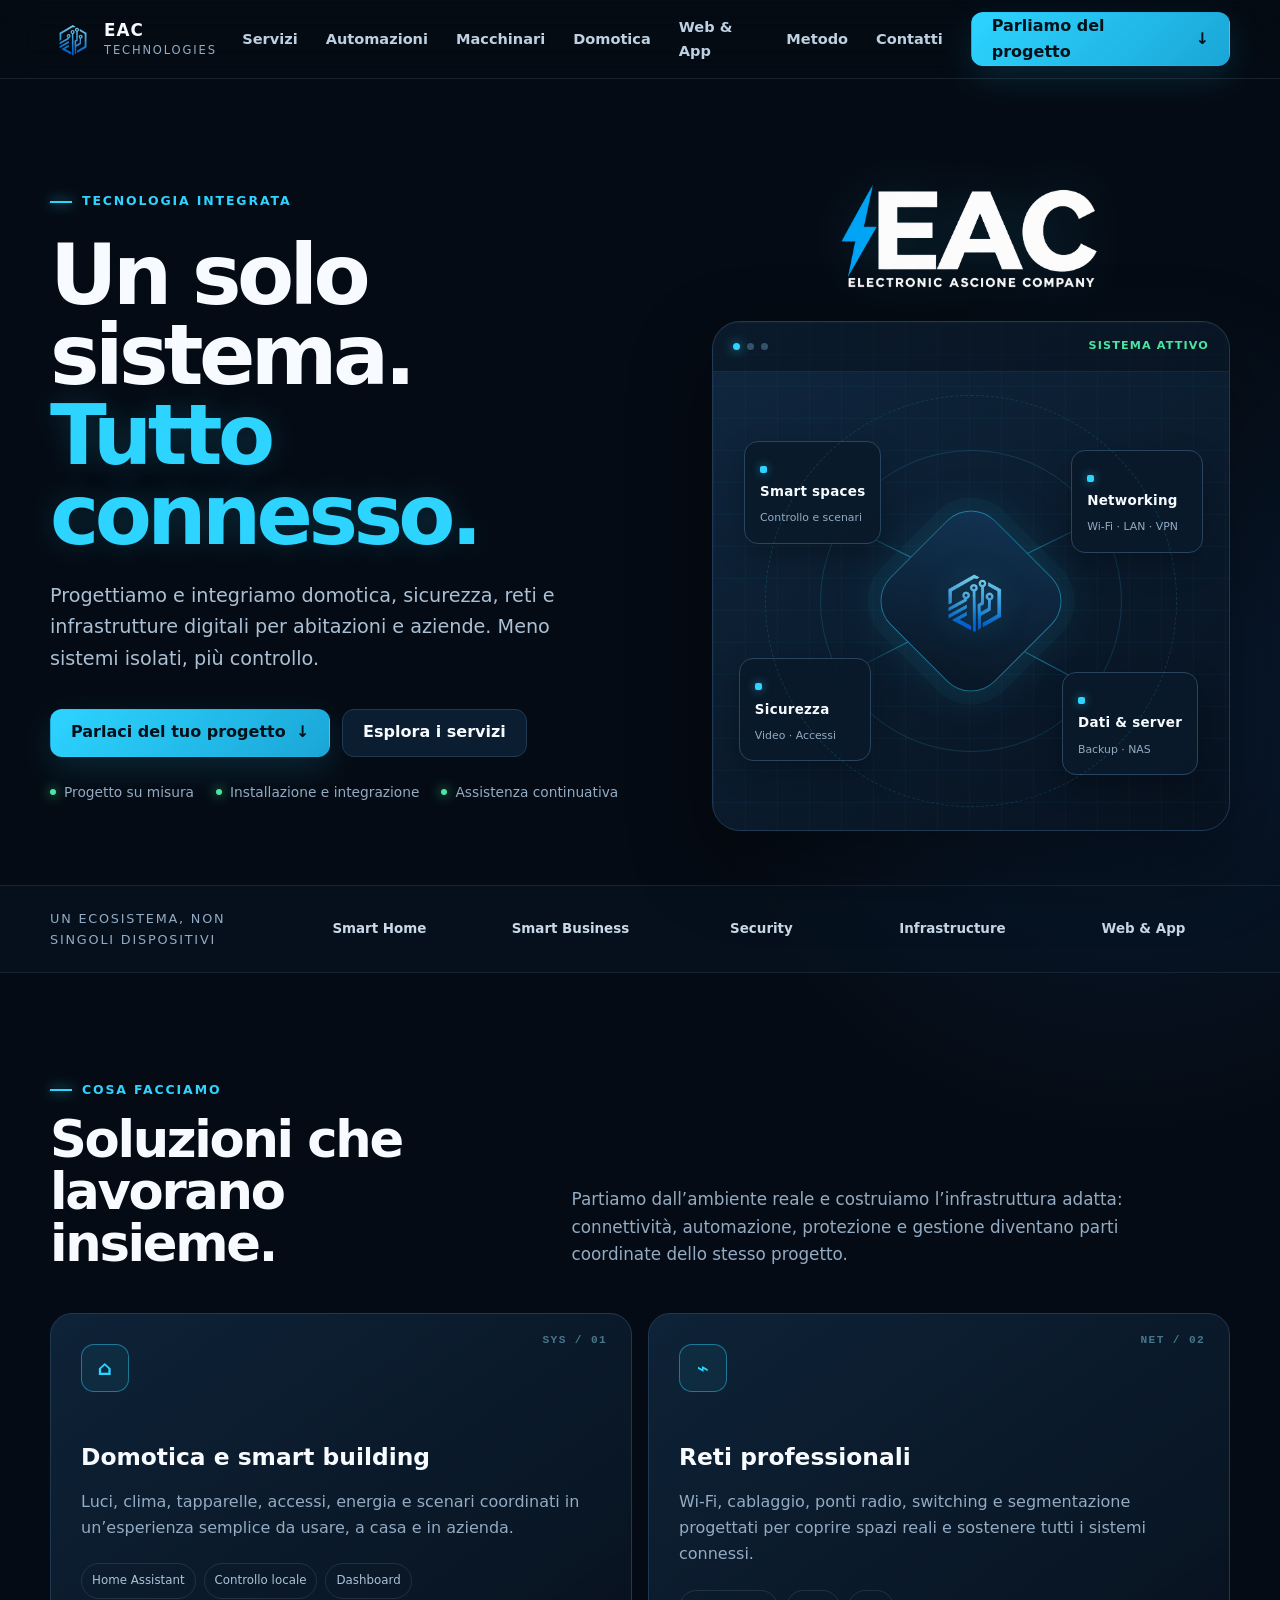
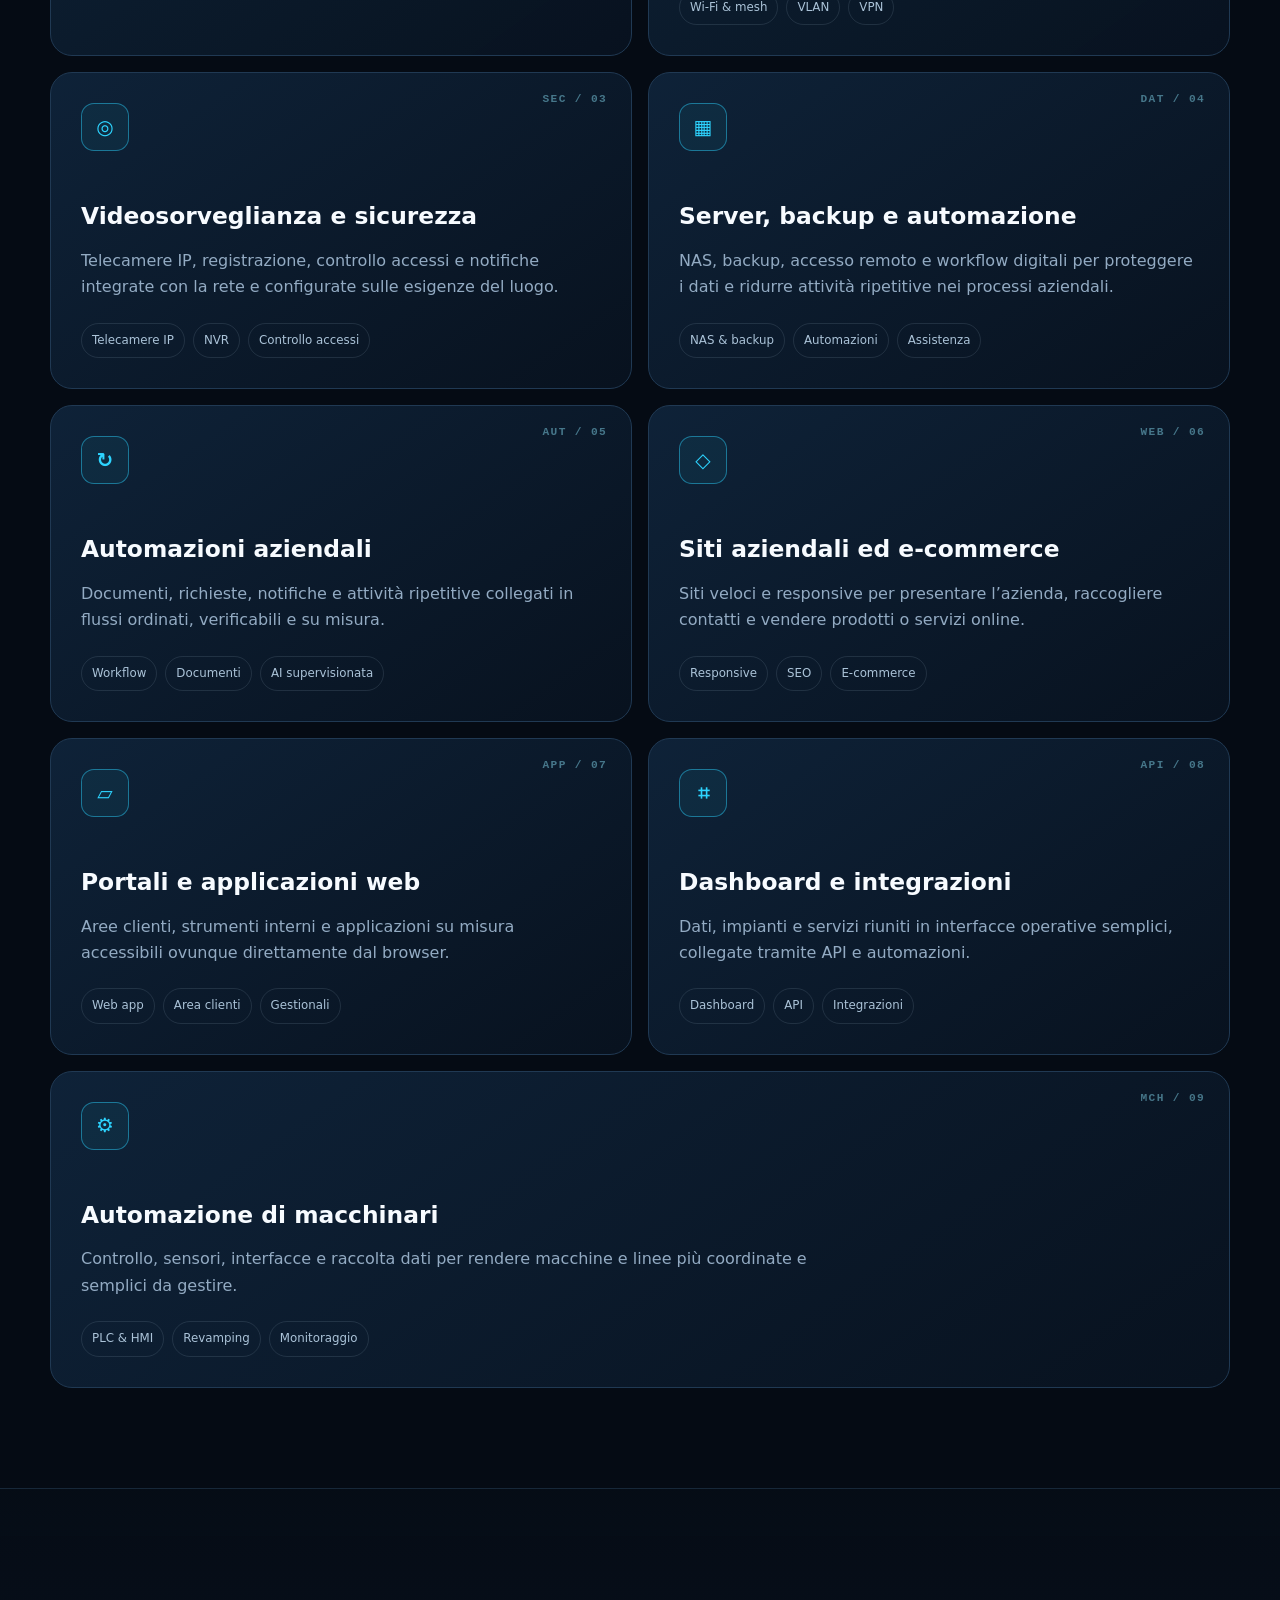
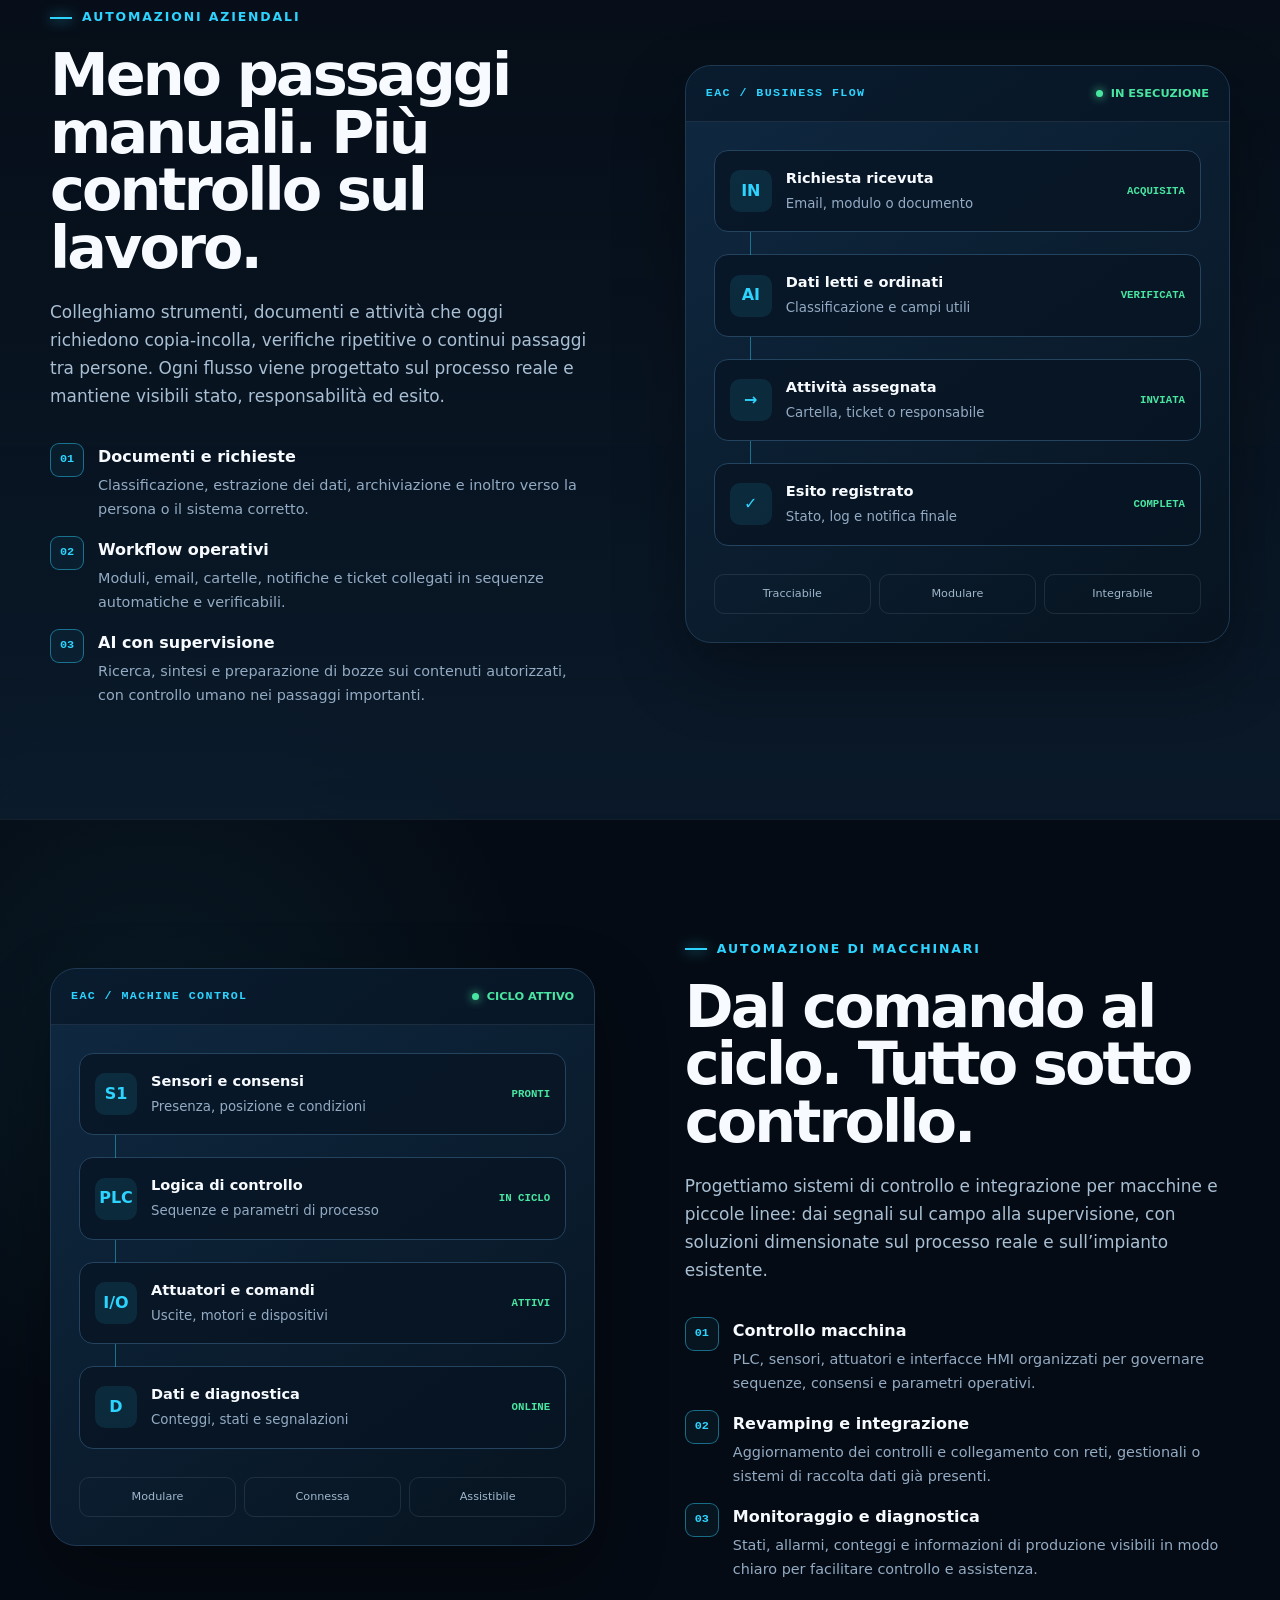
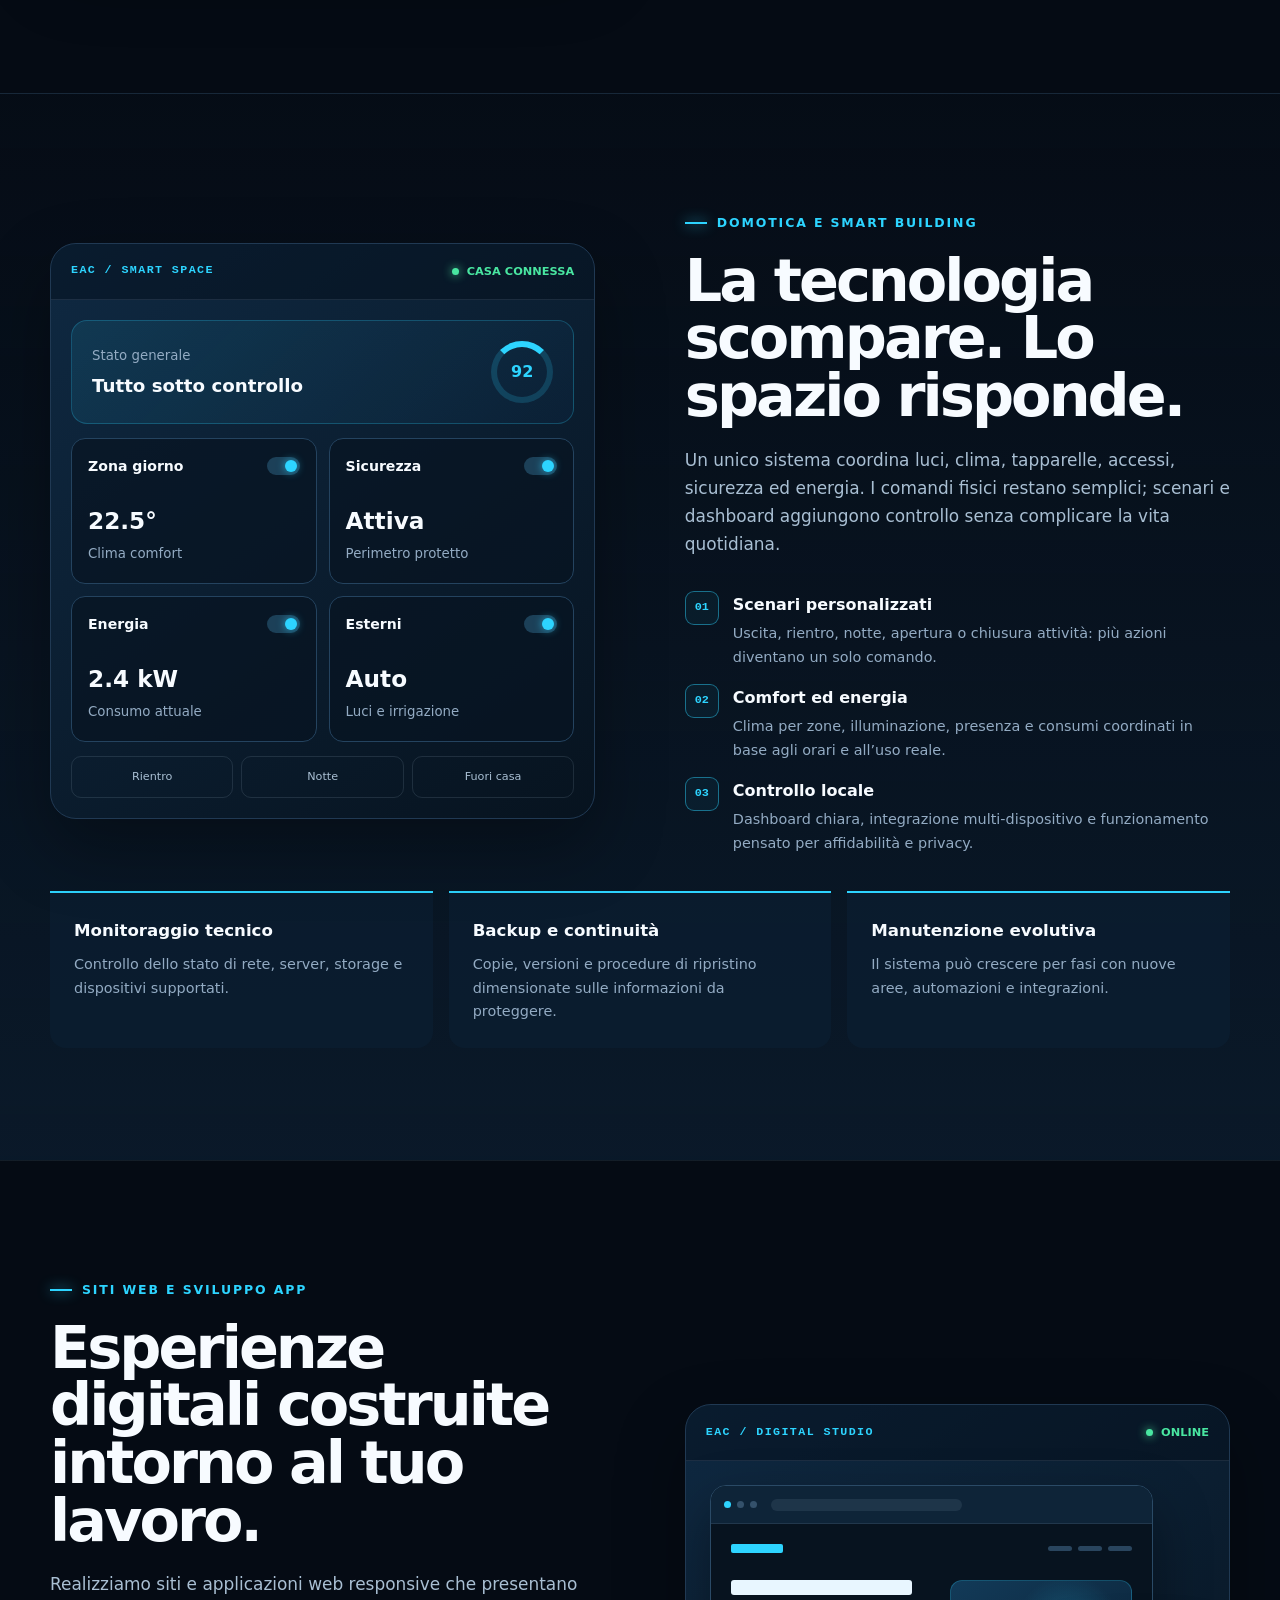
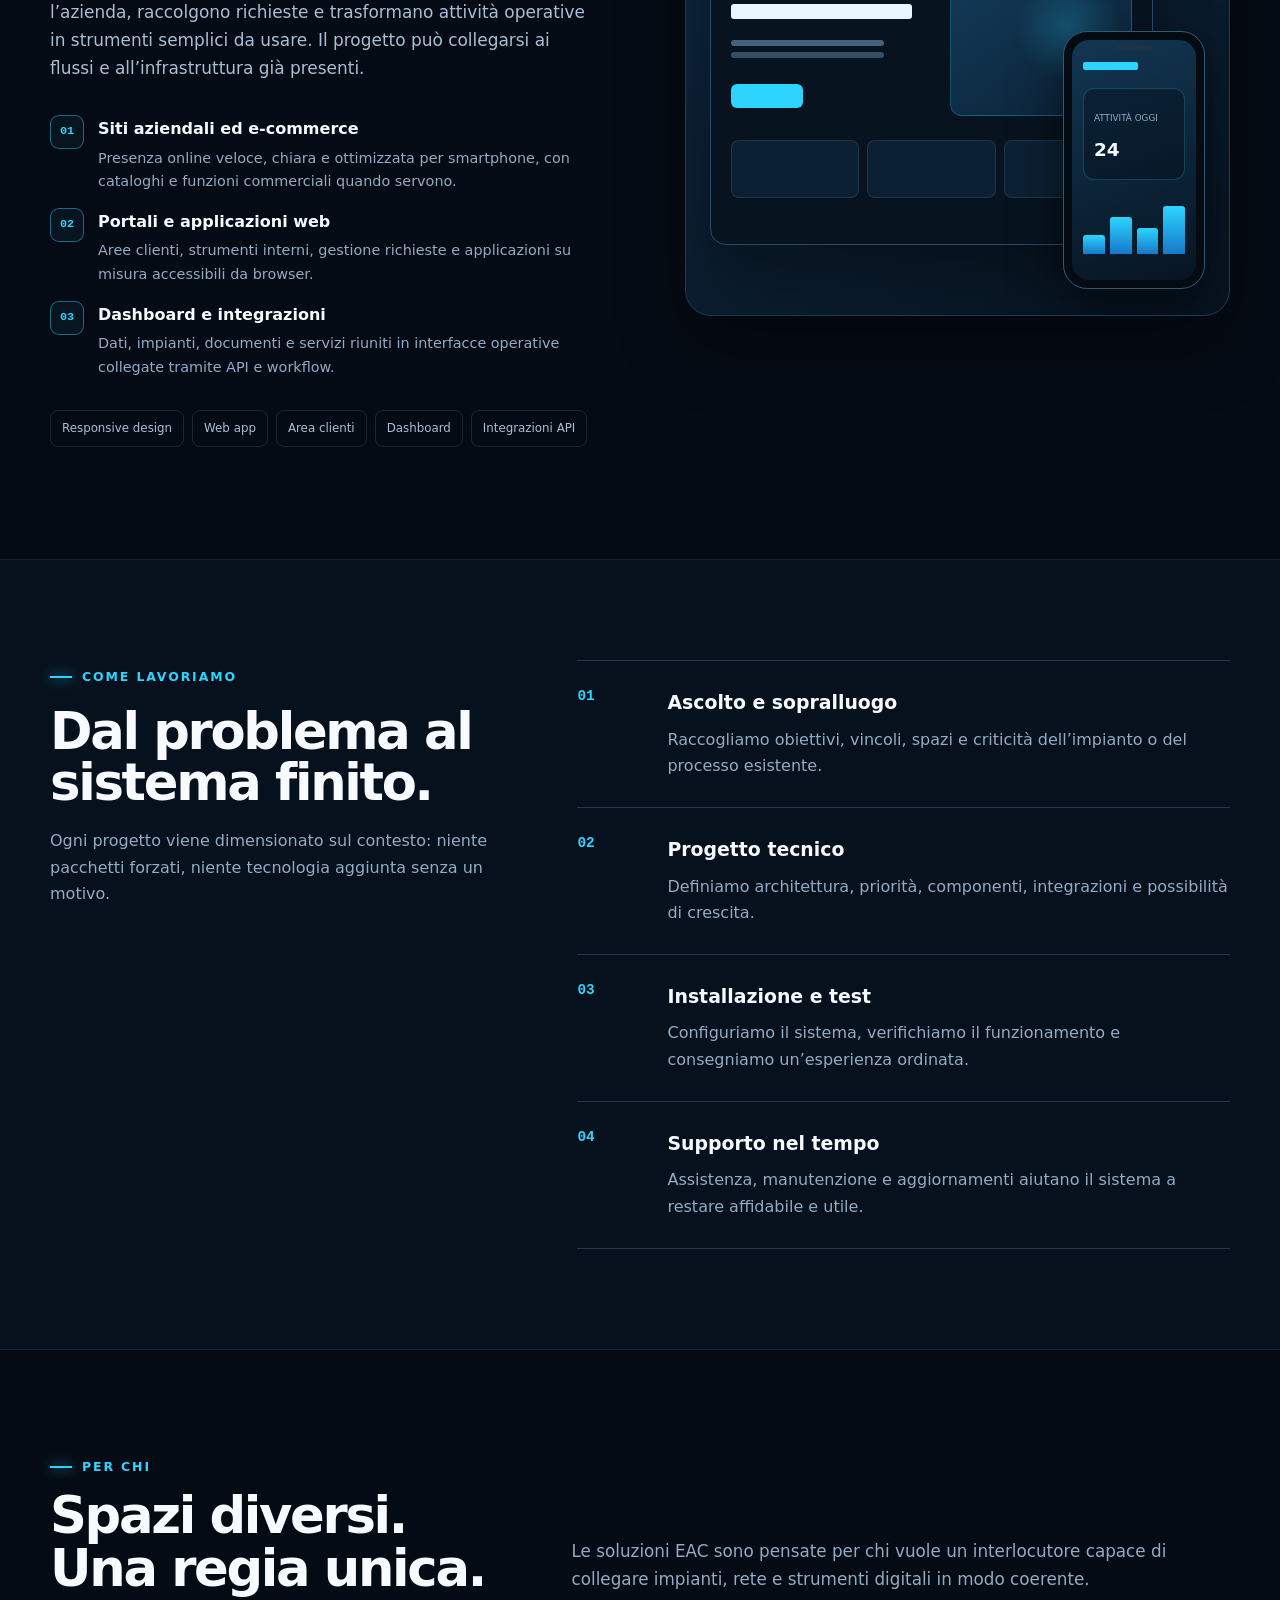
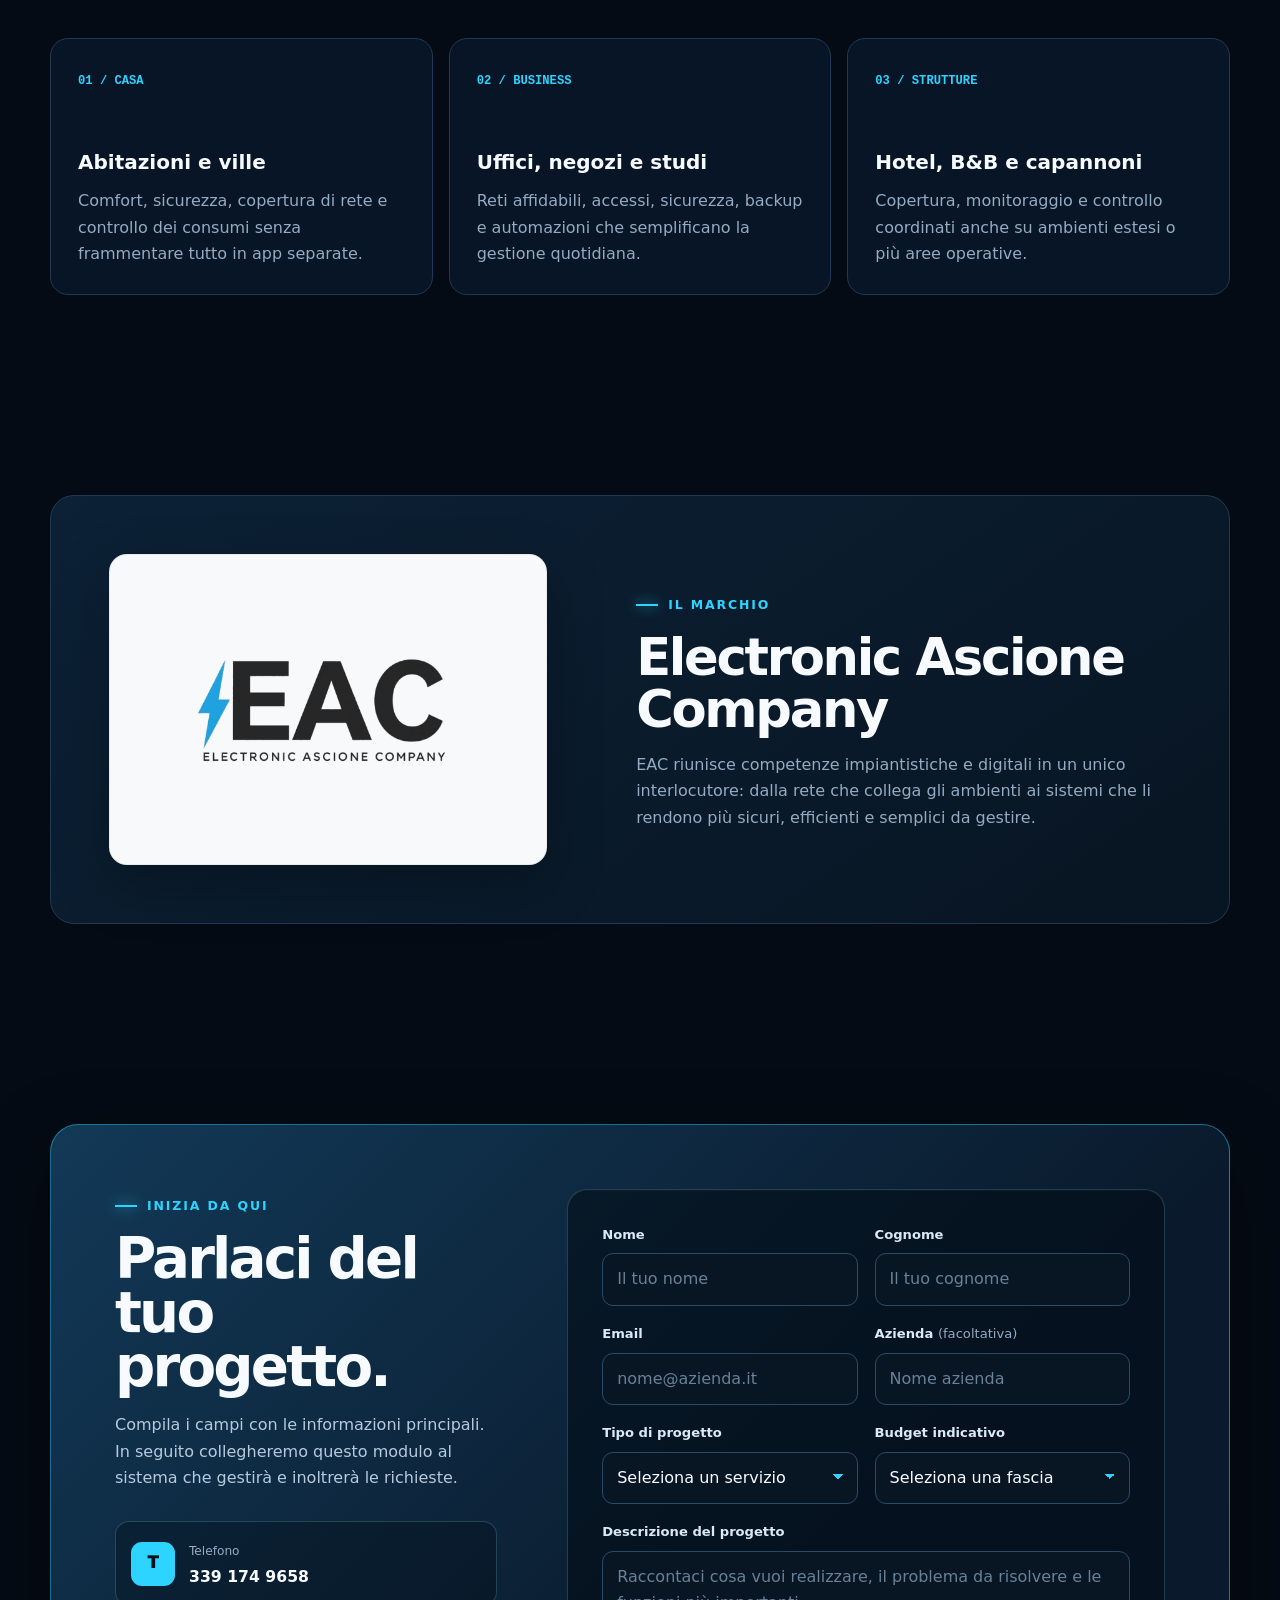
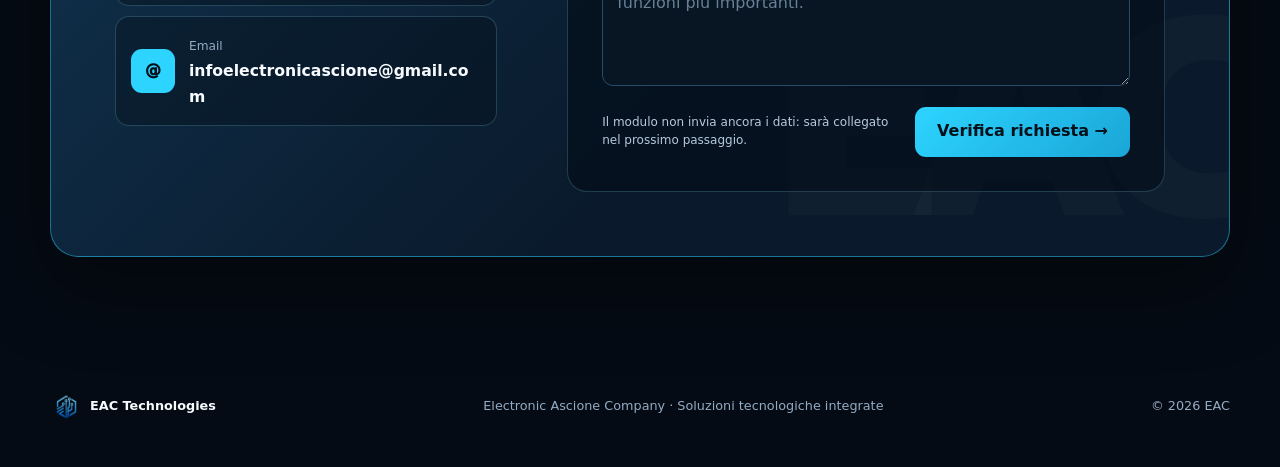
==== commit 9f069e3c: "Add EAC logo above hero system panel" ====
--- a/index.html
+++ b/index.html
@@ -95,6 +95,8 @@
     .hero-notes { margin: 24px 0 0; display: flex; flex-wrap: wrap; gap: 10px 22px; padding: 0; list-style: none; color: var(--muted); font-size: .86rem; }
     .hero-notes li { display: inline-flex; align-items: center; gap: 8px; }
     .hero-notes li::before { content: ""; width: 6px; height: 6px; border-radius: 50%; background: var(--green); box-shadow: 0 0 12px var(--green); }
+    .hero-visual { display: flex; flex-direction: column; justify-content: center; align-self: stretch; }
+    .hero-signature { display: block; width: min(58%, 300px); height: auto; margin: 0 auto 14px; filter: drop-shadow(0 0 24px rgba(45,212,255,.12)); }
 
     .system-card {
       position: relative;
@@ -314,6 +316,7 @@
       .hero { padding-top: 56px; }
       .hero-grid, .section-head, .method-grid, .contact-wrap, .focus-grid, .identity-card { grid-template-columns: 1fr; }
       .focus-grid.reverse .focus-copy, .focus-grid.reverse .focus-visual { order: initial; }
+      .hero-signature { width: min(66%, 280px); margin-top: 8px; }
       .system-card { min-height: 470px; }
       .strip-grid { grid-template-columns: repeat(2, 1fr); }
       .strip-title { grid-column: 1 / -1; text-align: center; }
@@ -413,15 +416,18 @@
           </ul>
         </div>
 
-        <div class="system-card" role="img" aria-label="Schema EAC che collega domotica, rete, sicurezza e dati">
-          <div class="card-top"><i></i><i></i><i></i><span>SISTEMA ATTIVO</span></div>
-          <div class="diagram">
-            <span class="signal s1"></span><span class="signal s2"></span><span class="signal s3"></span><span class="signal s4"></span>
-            <div class="core"><img src="assets/eac-mark.png" alt=""></div>
-            <div class="node n1"><b>Smart spaces</b><small>Controllo e scenari</small></div>
-            <div class="node n2"><b>Networking</b><small>Wi-Fi · LAN · VPN</small></div>
-            <div class="node n3"><b>Sicurezza</b><small>Video · Accessi</small></div>
-            <div class="node n4"><b>Dati & server</b><small>Backup · NAS</small></div>
+        <div class="hero-visual">
+          <img class="hero-signature" src="assets/eac-hero-logo.png" alt="EAC Electronic Ascione Company">
+          <div class="system-card" role="img" aria-label="Schema EAC che collega domotica, rete, sicurezza e dati">
+            <div class="card-top"><i></i><i></i><i></i><span>SISTEMA ATTIVO</span></div>
+            <div class="diagram">
+              <span class="signal s1"></span><span class="signal s2"></span><span class="signal s3"></span><span class="signal s4"></span>
+              <div class="core"><img src="assets/eac-mark.png" alt=""></div>
+              <div class="node n1"><b>Smart spaces</b><small>Controllo e scenari</small></div>
+              <div class="node n2"><b>Networking</b><small>Wi-Fi · LAN · VPN</small></div>
+              <div class="node n3"><b>Sicurezza</b><small>Video · Accessi</small></div>
+              <div class="node n4"><b>Dati & server</b><small>Backup · NAS</small></div>
+            </div>
           </div>
         </div>
       </div>
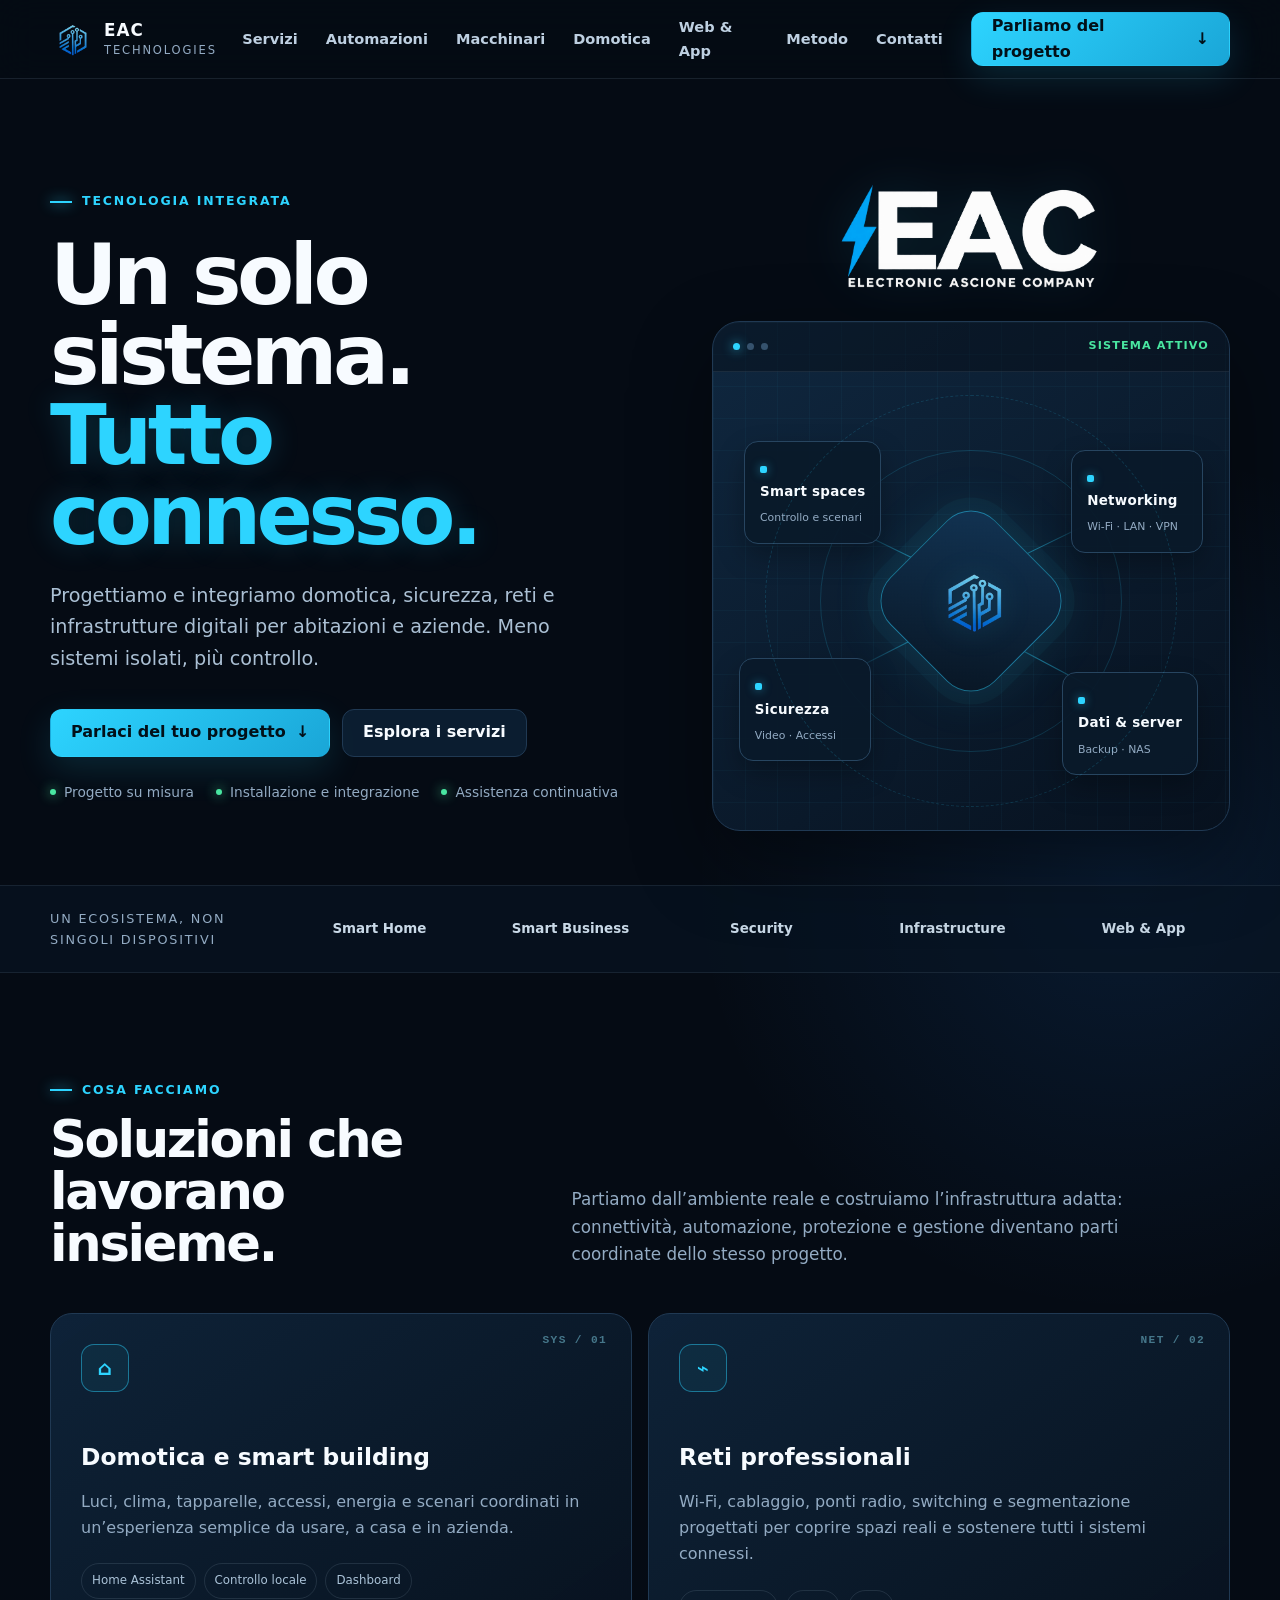
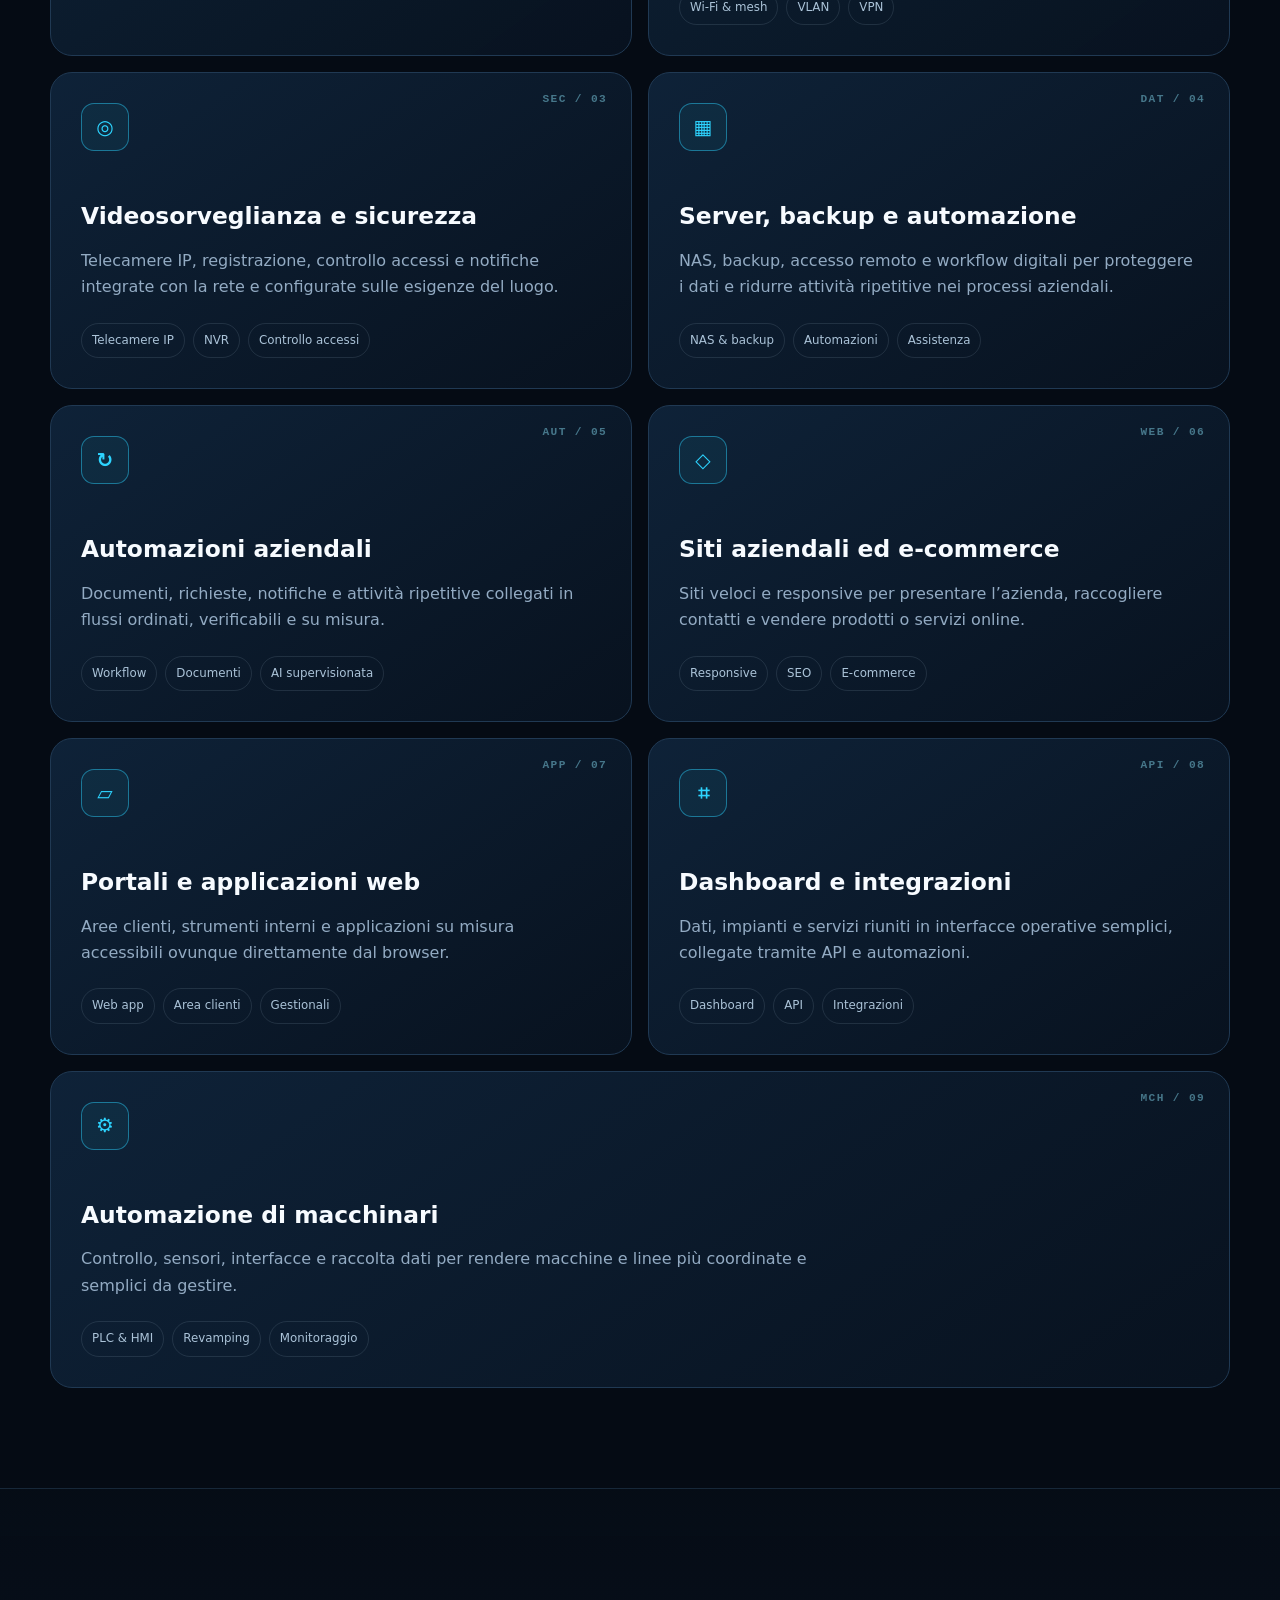
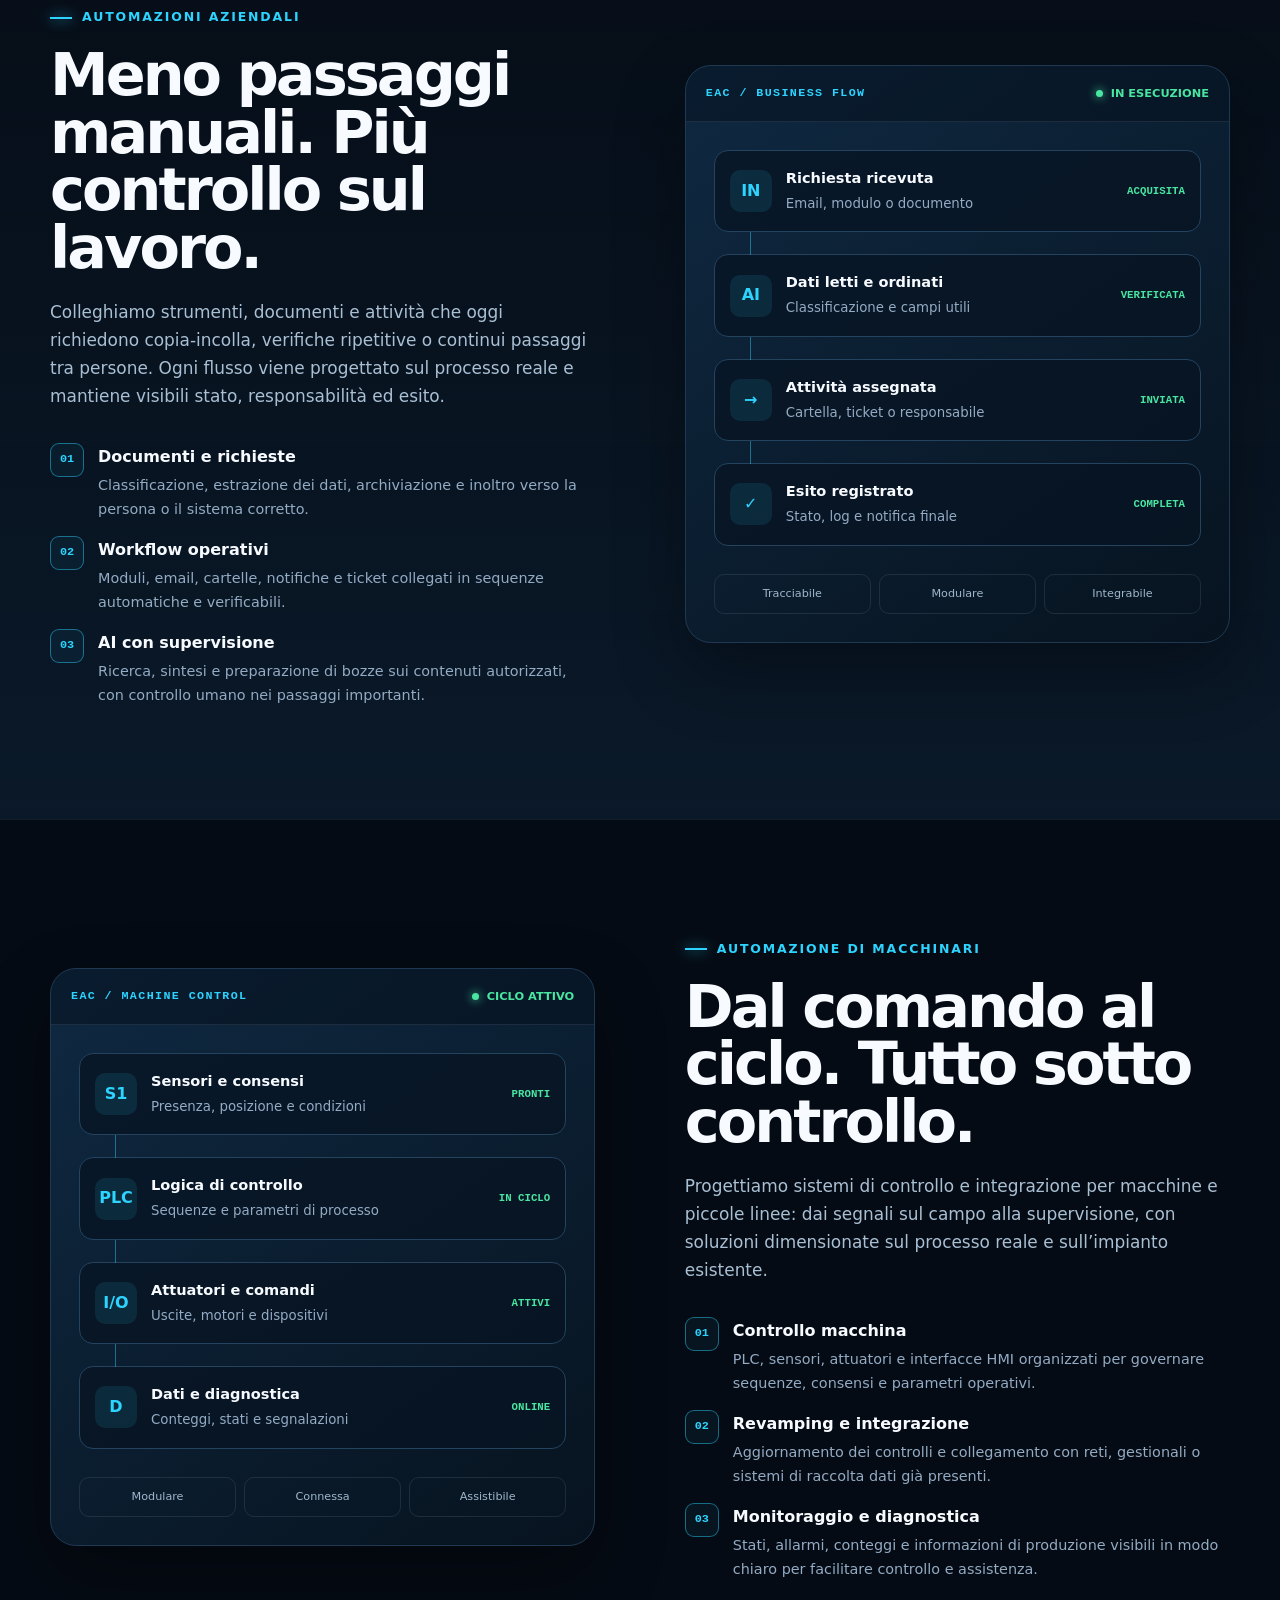
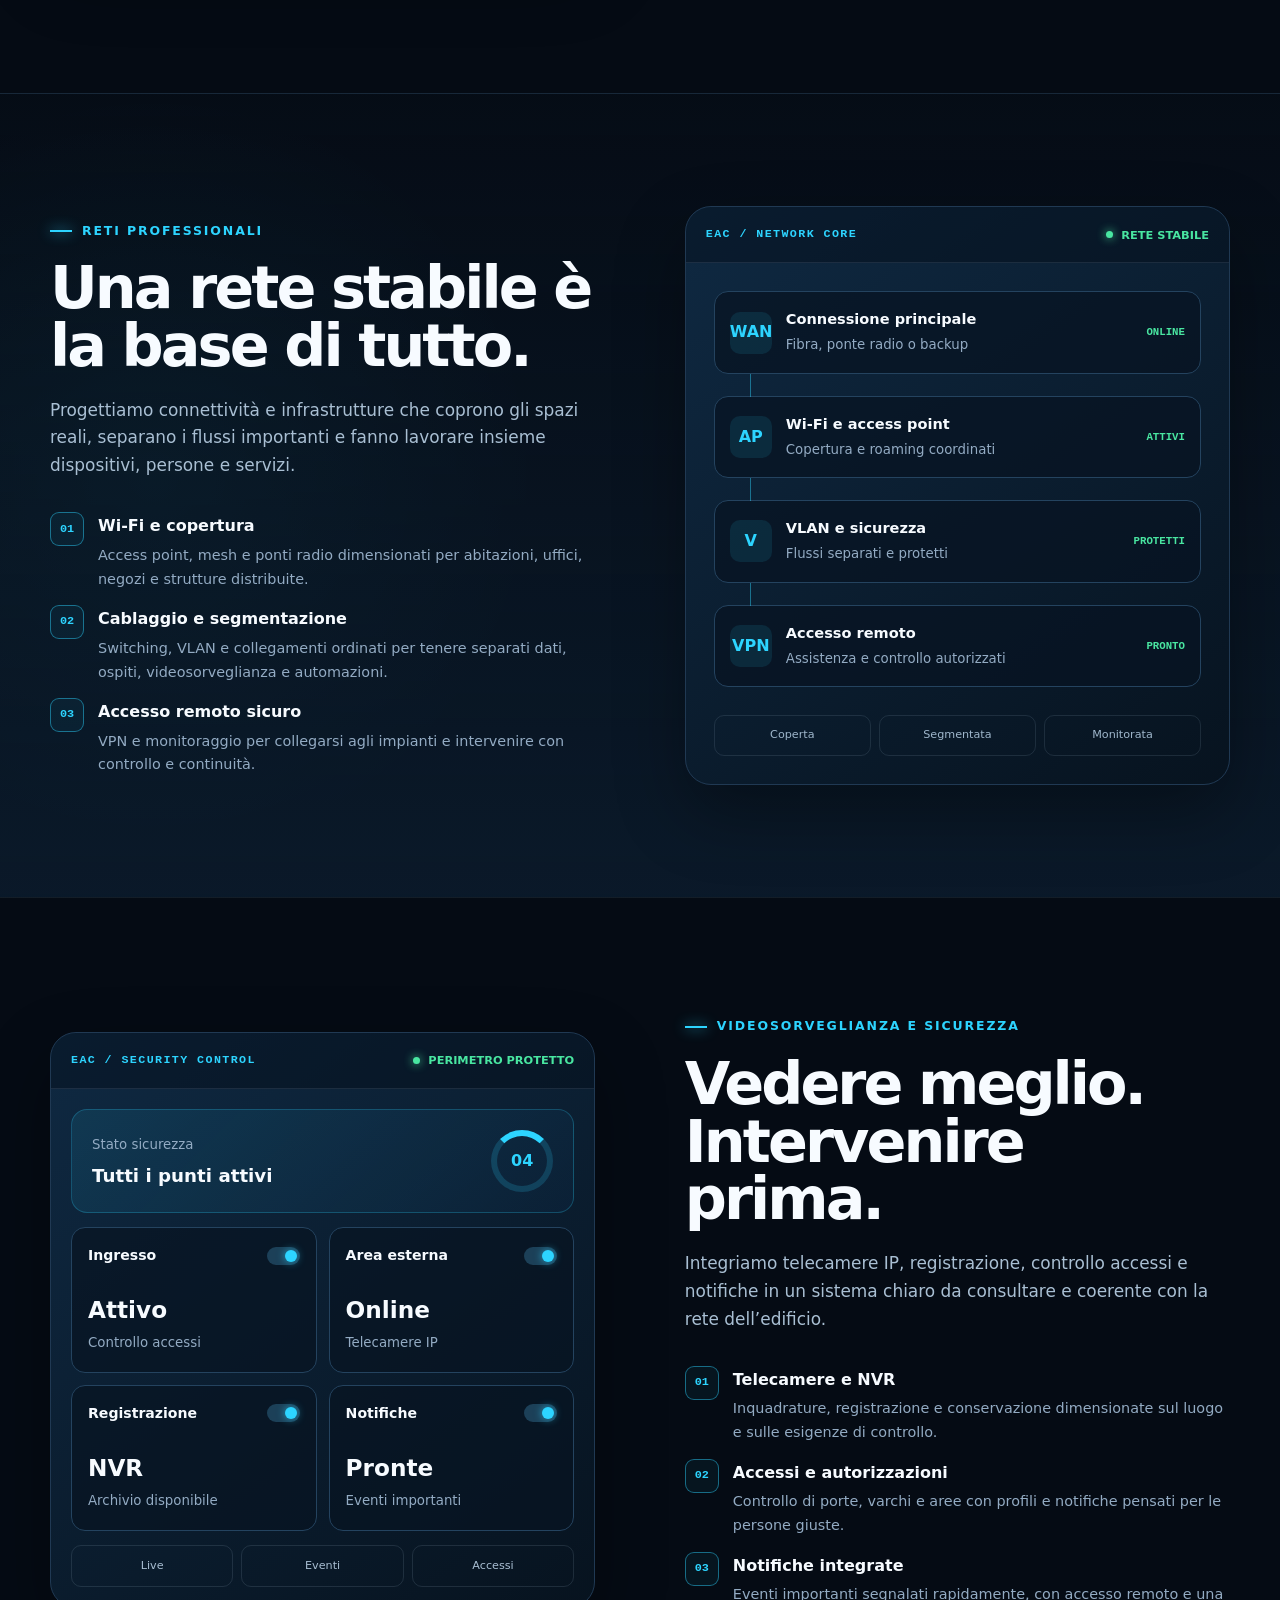
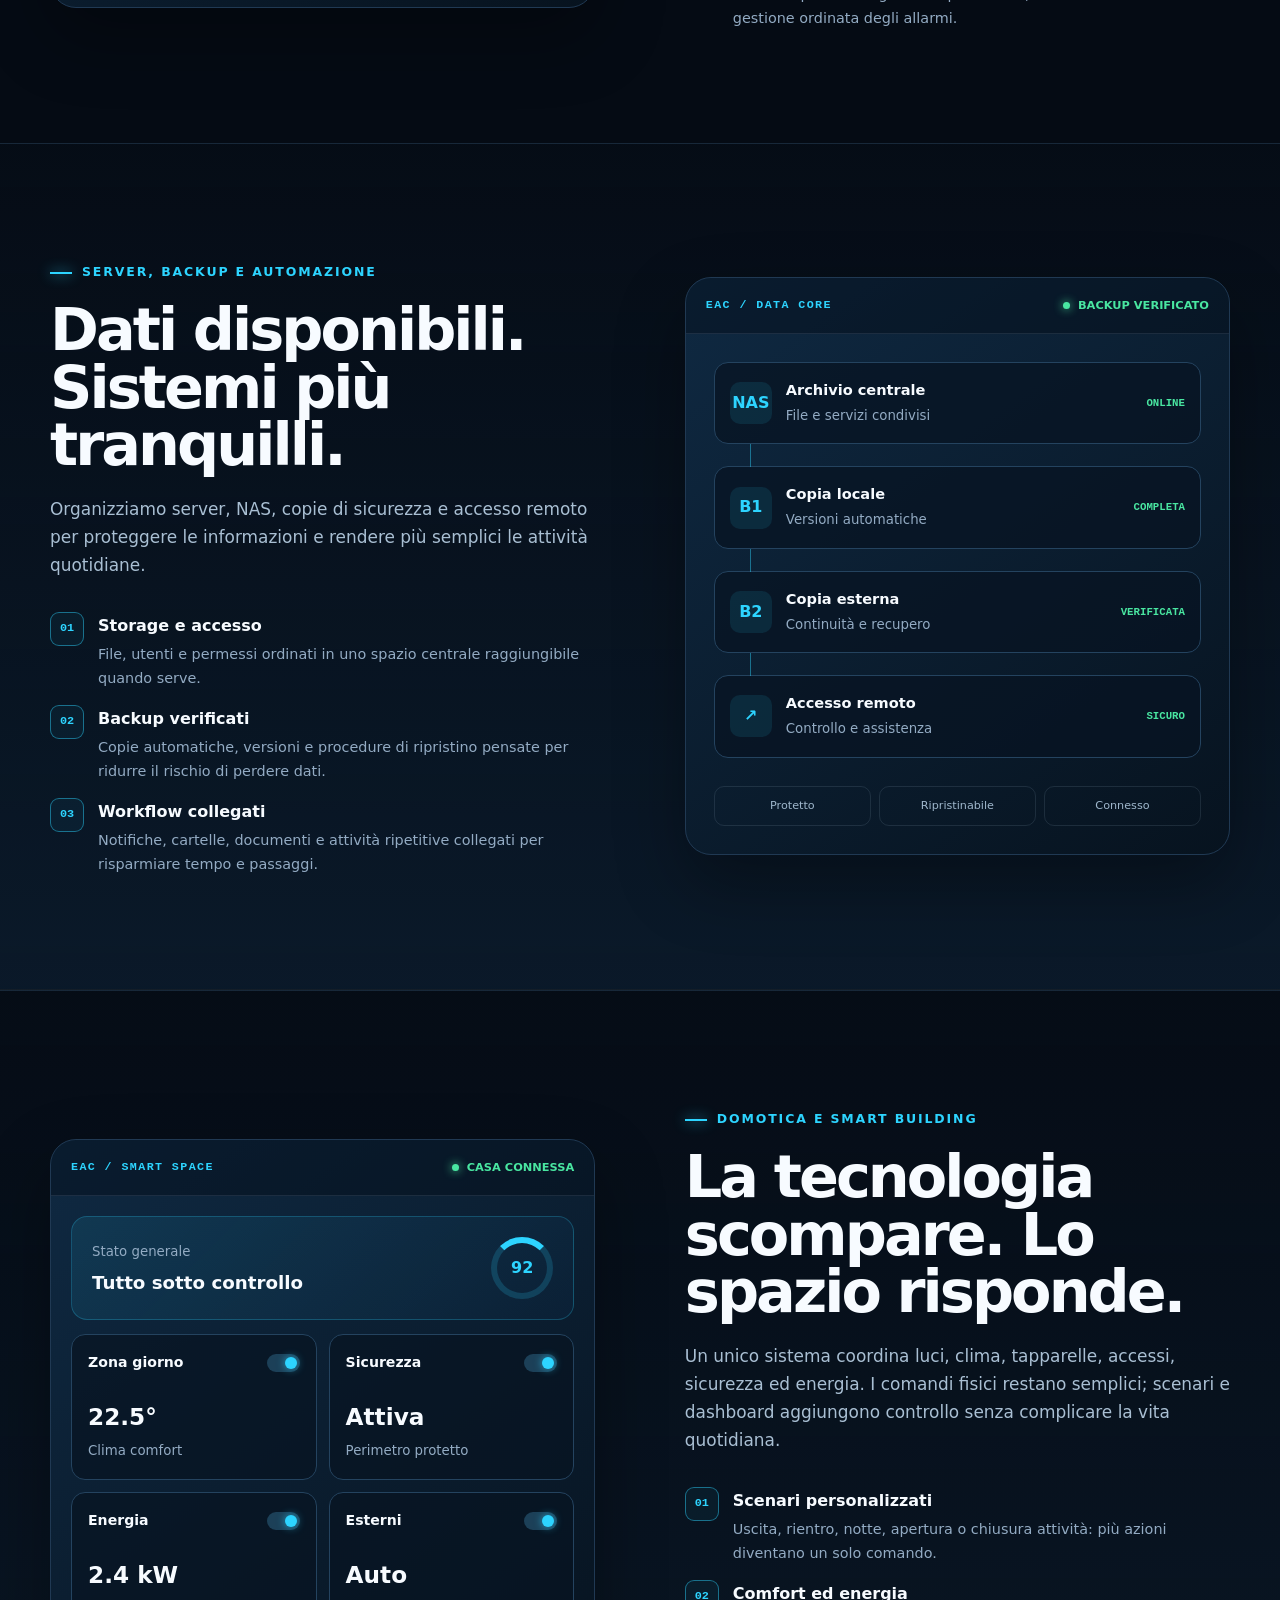
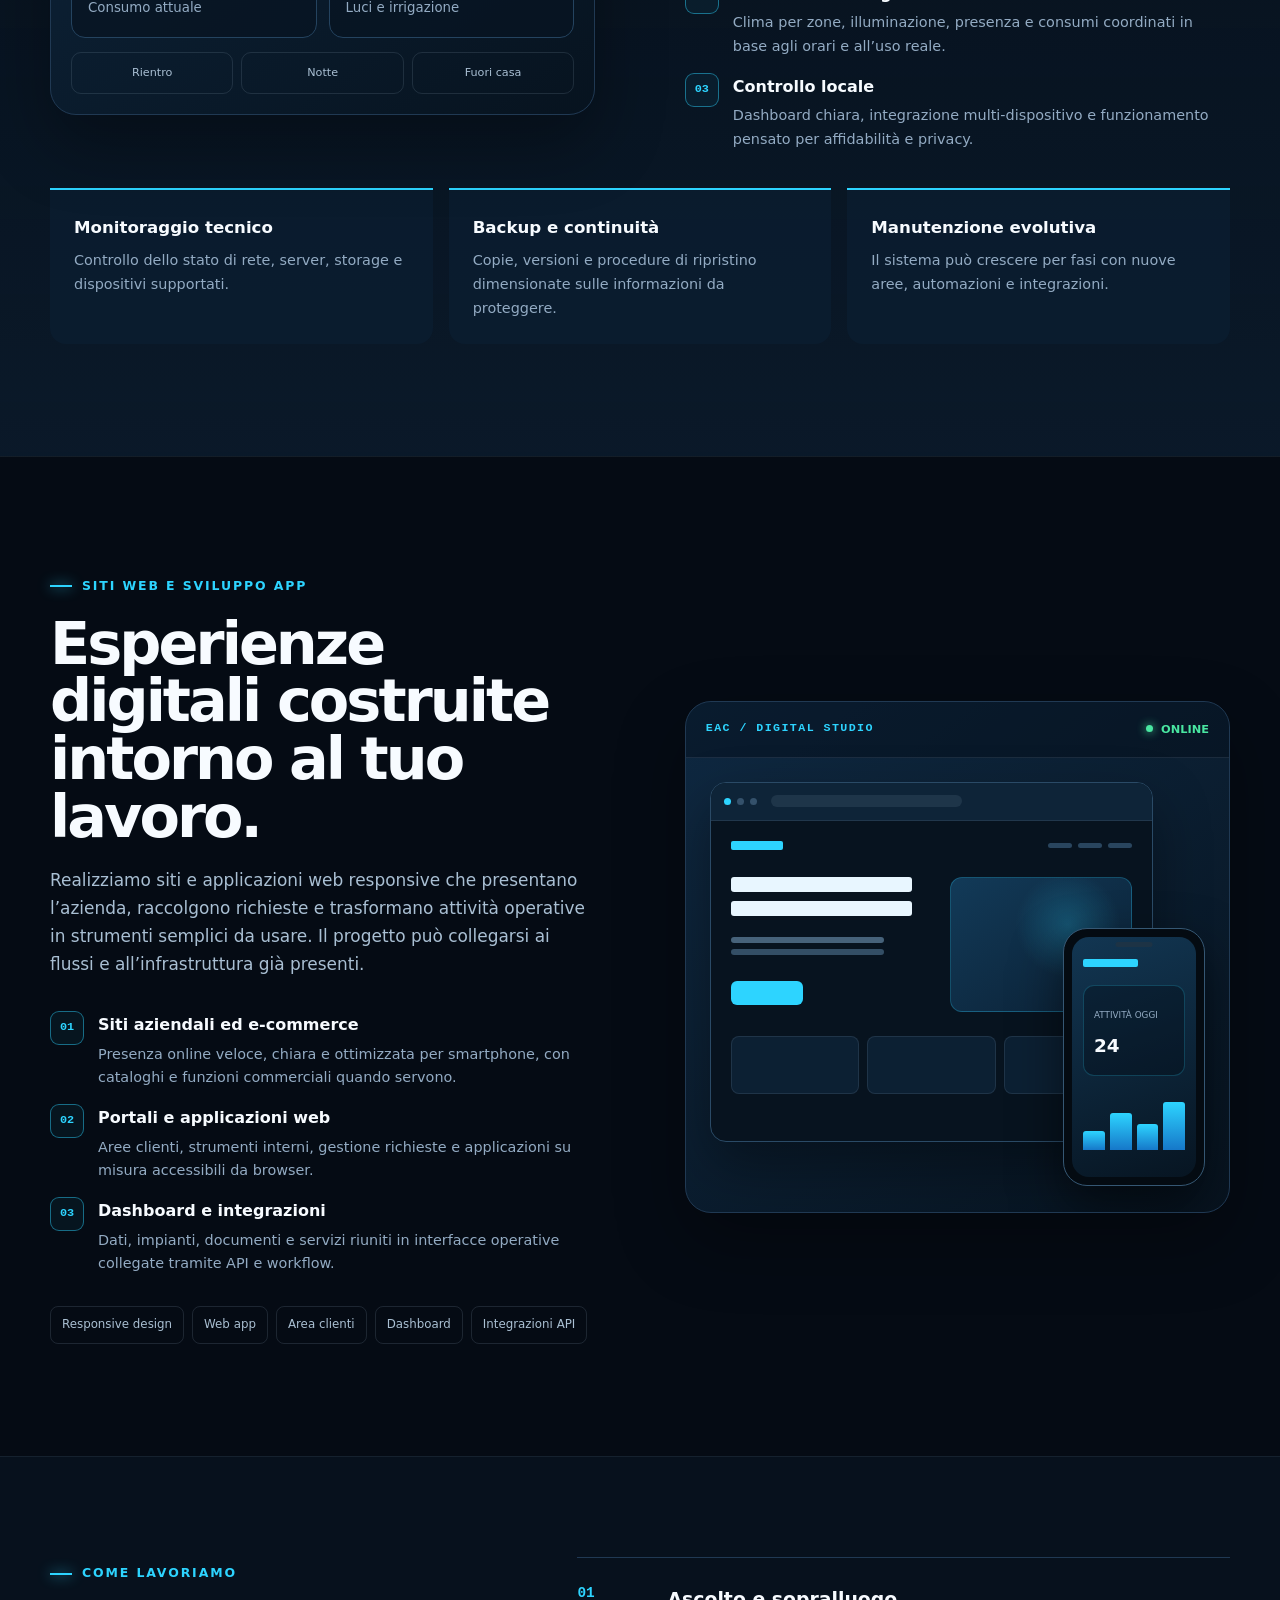
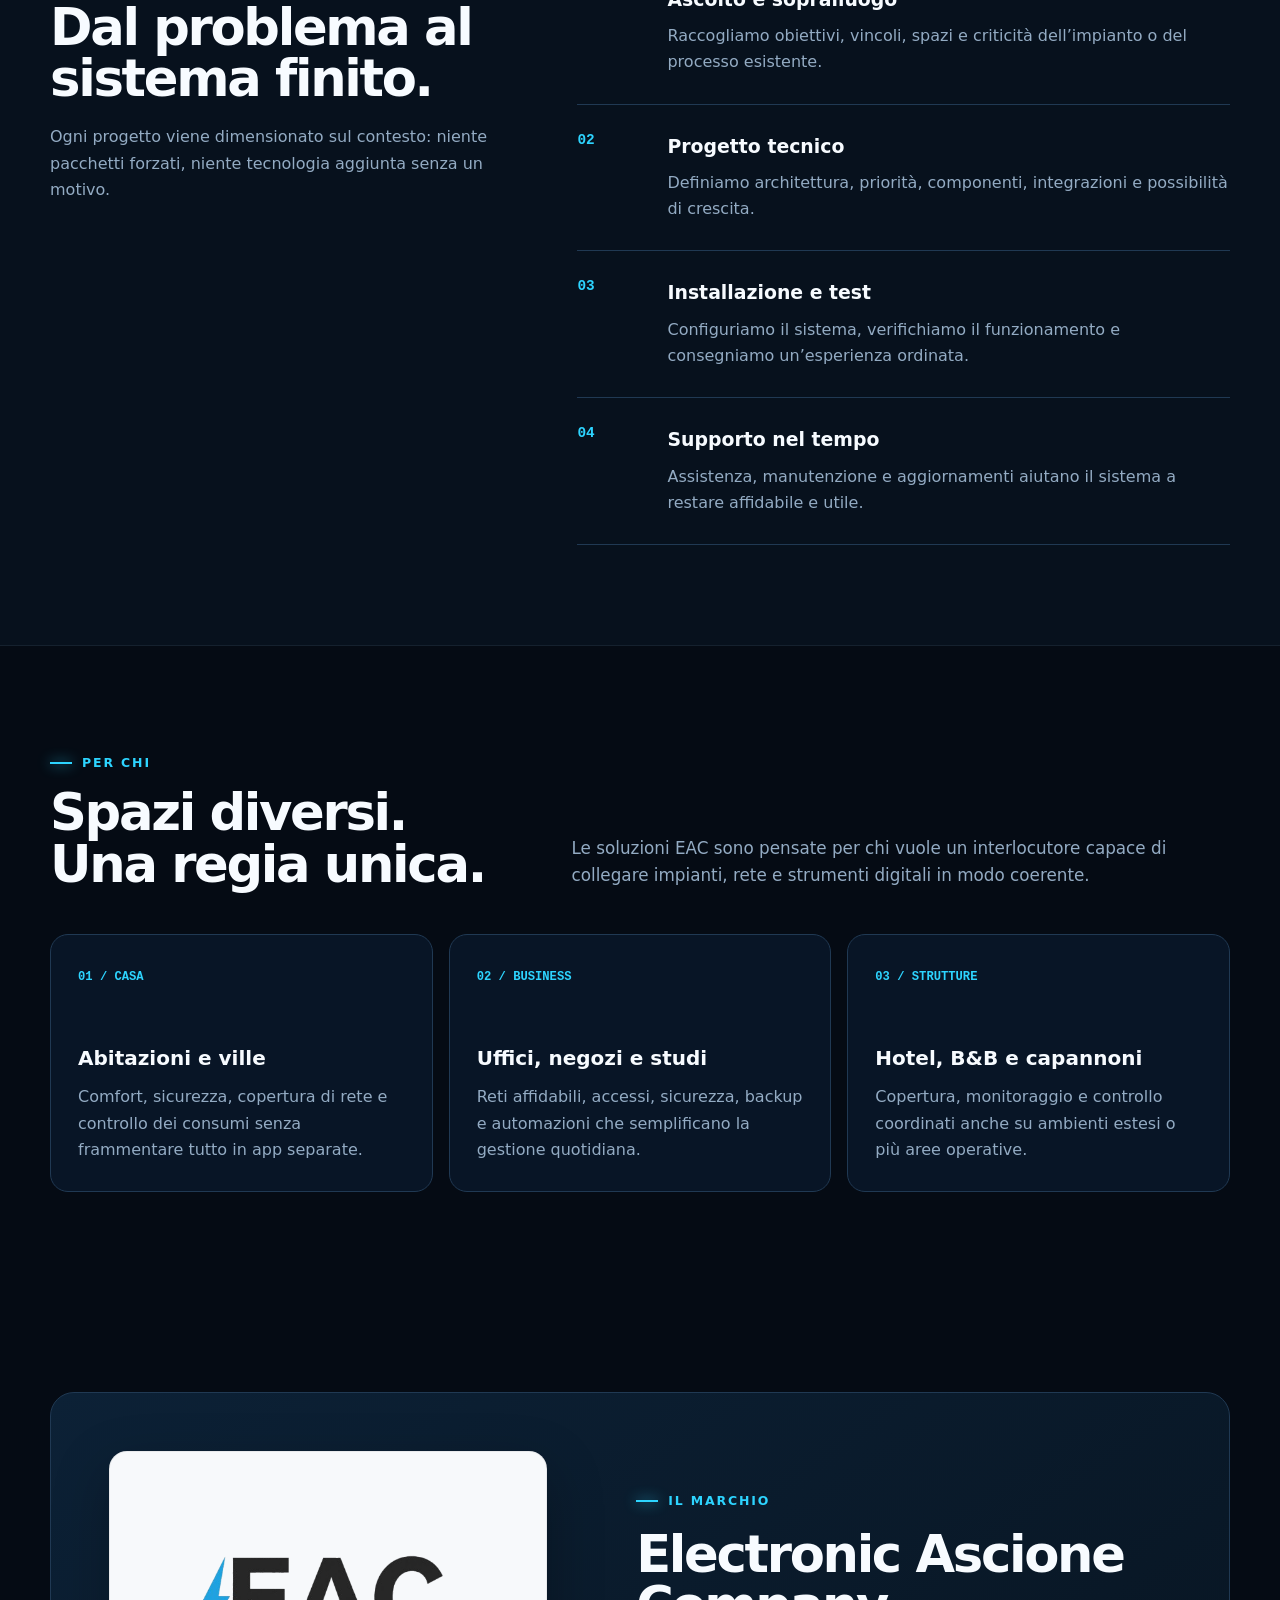
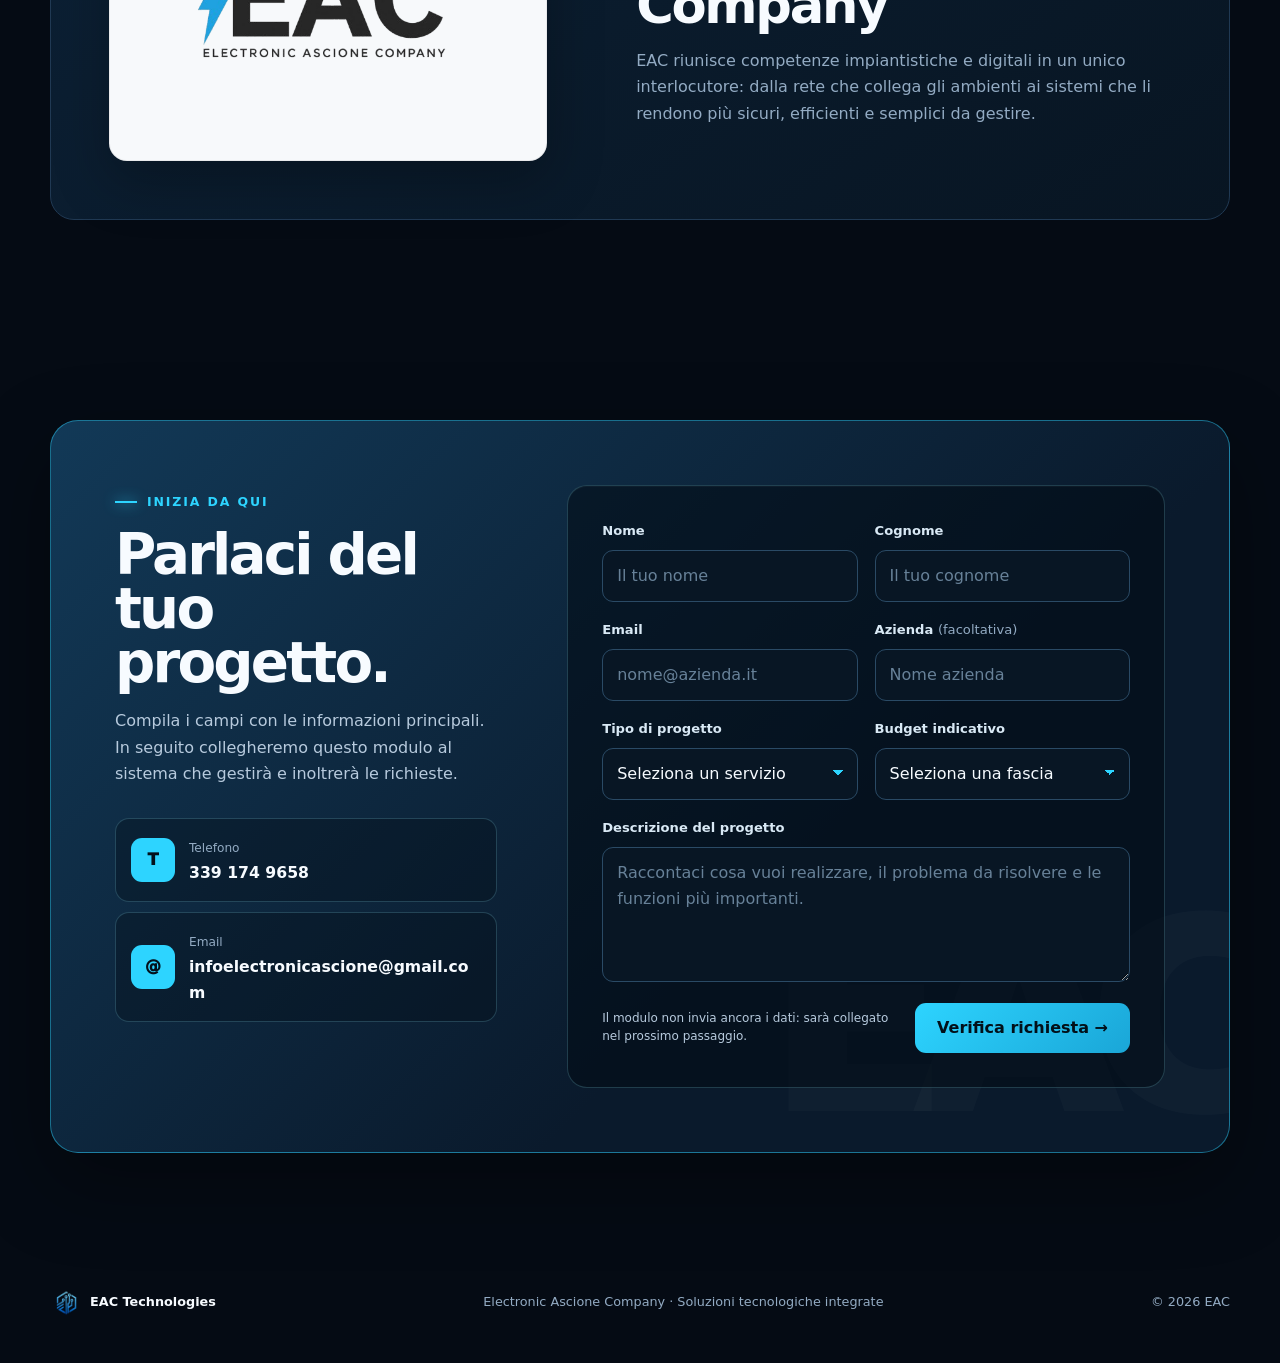
==== commit 8eaf9e8e: "Link all service cards to detail sections" ====
--- a/index.html
+++ b/index.html
@@ -457,24 +457,24 @@
             <p>Luci, clima, tapparelle, accessi, energia e scenari coordinati in un’esperienza semplice da usare, a casa e in azienda.</p>
             <ul><li>Home Assistant</li><li>Controllo locale</li><li>Dashboard</li></ul>
           </a>
-          <article class="service-card" data-code="NET / 02">
+          <a class="service-card" data-code="NET / 02" href="#reti-professionali" aria-label="Vai alla sezione Reti professionali">
             <div class="service-icon" aria-hidden="true">⌁</div>
             <h3>Reti professionali</h3>
             <p>Wi-Fi, cablaggio, ponti radio, switching e segmentazione progettati per coprire spazi reali e sostenere tutti i sistemi connessi.</p>
             <ul><li>Wi-Fi & mesh</li><li>VLAN</li><li>VPN</li></ul>
-          </article>
-          <article class="service-card" data-code="SEC / 03">
+          </a>
+          <a class="service-card" data-code="SEC / 03" href="#videosorveglianza" aria-label="Vai alla sezione Videosorveglianza e sicurezza">
             <div class="service-icon" aria-hidden="true">◎</div>
             <h3>Videosorveglianza e sicurezza</h3>
             <p>Telecamere IP, registrazione, controllo accessi e notifiche integrate con la rete e configurate sulle esigenze del luogo.</p>
             <ul><li>Telecamere IP</li><li>NVR</li><li>Controllo accessi</li></ul>
-          </article>
-          <article class="service-card" data-code="DAT / 04">
+          </a>
+          <a class="service-card" data-code="DAT / 04" href="#server-backup" aria-label="Vai alla sezione Server, backup e automazione">
             <div class="service-icon" aria-hidden="true">▦</div>
             <h3>Server, backup e automazione</h3>
             <p>NAS, backup, accesso remoto e workflow digitali per proteggere i dati e ridurre attività ripetitive nei processi aziendali.</p>
             <ul><li>NAS & backup</li><li>Automazioni</li><li>Assistenza</li></ul>
-          </article>
+          </a>
           <a class="service-card" data-code="AUT / 05" href="#automazioni" aria-label="Vai alla sezione Automazioni aziendali">
             <div class="service-icon" aria-hidden="true">↻</div>
             <h3>Automazioni aziendali</h3>
@@ -559,6 +559,84 @@
       </div>
     </section>
 
+    <section class="focus-section alt" id="reti-professionali">
+      <div class="shell focus-grid">
+        <div class="focus-copy">
+          <span class="eyebrow">Reti professionali</span>
+          <h2>Una rete stabile è la base di tutto.</h2>
+          <p>Progettiamo connettività e infrastrutture che coprono gli spazi reali, separano i flussi importanti e fanno lavorare insieme dispositivi, persone e servizi.</p>
+          <div class="focus-list">
+            <div class="focus-item"><span>01</span><div><h3>Wi-Fi e copertura</h3><p>Access point, mesh e ponti radio dimensionati per abitazioni, uffici, negozi e strutture distribuite.</p></div></div>
+            <div class="focus-item"><span>02</span><div><h3>Cablaggio e segmentazione</h3><p>Switching, VLAN e collegamenti ordinati per tenere separati dati, ospiti, videosorveglianza e automazioni.</p></div></div>
+            <div class="focus-item"><span>03</span><div><h3>Accesso remoto sicuro</h3><p>VPN e monitoraggio per collegarsi agli impianti e intervenire con controllo e continuità.</p></div></div>
+          </div>
+        </div>
+        <div class="focus-visual" aria-label="Esempio di architettura di rete EAC">
+          <div class="panel-bar"><b>EAC / NETWORK CORE</b><span class="panel-state">RETE STABILE</span></div>
+          <div class="workflow">
+            <div class="workflow-step"><span class="workflow-icon">WAN</span><div><b>Connessione principale</b><small>Fibra, ponte radio o backup</small></div><em>ONLINE</em></div>
+            <div class="workflow-step"><span class="workflow-icon">AP</span><div><b>Wi-Fi e access point</b><small>Copertura e roaming coordinati</small></div><em>ATTIVI</em></div>
+            <div class="workflow-step"><span class="workflow-icon">V</span><div><b>VLAN e sicurezza</b><small>Flussi separati e protetti</small></div><em>PROTETTI</em></div>
+            <div class="workflow-step"><span class="workflow-icon">VPN</span><div><b>Accesso remoto</b><small>Assistenza e controllo autorizzati</small></div><em>PRONTO</em></div>
+          </div>
+          <div class="panel-foot"><span>Coperta</span><span>Segmentata</span><span>Monitorata</span></div>
+        </div>
+      </div>
+    </section>
+
+    <section class="focus-section" id="videosorveglianza">
+      <div class="shell focus-grid reverse">
+        <div class="focus-copy">
+          <span class="eyebrow">Videosorveglianza e sicurezza</span>
+          <h2>Vedere meglio. Intervenire prima.</h2>
+          <p>Integriamo telecamere IP, registrazione, controllo accessi e notifiche in un sistema chiaro da consultare e coerente con la rete dell’edificio.</p>
+          <div class="focus-list">
+            <div class="focus-item"><span>01</span><div><h3>Telecamere e NVR</h3><p>Inquadrature, registrazione e conservazione dimensionate sul luogo e sulle esigenze di controllo.</p></div></div>
+            <div class="focus-item"><span>02</span><div><h3>Accessi e autorizzazioni</h3><p>Controllo di porte, varchi e aree con profili e notifiche pensati per le persone giuste.</p></div></div>
+            <div class="focus-item"><span>03</span><div><h3>Notifiche integrate</h3><p>Eventi importanti segnalati rapidamente, con accesso remoto e una gestione ordinata degli allarmi.</p></div></div>
+          </div>
+        </div>
+        <div class="focus-visual" aria-label="Esempio di pannello sicurezza EAC">
+          <div class="panel-bar"><b>EAC / SECURITY CONTROL</b><span class="panel-state">PERIMETRO PROTETTO</span></div>
+          <div class="home-panel">
+            <div class="home-status"><div><small>Stato sicurezza</small><strong>Tutti i punti attivi</strong></div><div class="home-score">04</div></div>
+            <div class="room-grid">
+              <div class="room"><div class="room-top"><b>Ingresso</b><span class="toggle"></span></div><span class="room-value">Attivo</span><small>Controllo accessi</small></div>
+              <div class="room"><div class="room-top"><b>Area esterna</b><span class="toggle"></span></div><span class="room-value">Online</span><small>Telecamere IP</small></div>
+              <div class="room"><div class="room-top"><b>Registrazione</b><span class="toggle"></span></div><span class="room-value">NVR</span><small>Archivio disponibile</small></div>
+              <div class="room"><div class="room-top"><b>Notifiche</b><span class="toggle"></span></div><span class="room-value">Pronte</span><small>Eventi importanti</small></div>
+            </div>
+            <div class="scene-row"><span>Live</span><span>Eventi</span><span>Accessi</span></div>
+          </div>
+        </div>
+      </div>
+    </section>
+
+    <section class="focus-section alt" id="server-backup">
+      <div class="shell focus-grid">
+        <div class="focus-copy">
+          <span class="eyebrow">Server, backup e automazione</span>
+          <h2>Dati disponibili. Sistemi più tranquilli.</h2>
+          <p>Organizziamo server, NAS, copie di sicurezza e accesso remoto per proteggere le informazioni e rendere più semplici le attività quotidiane.</p>
+          <div class="focus-list">
+            <div class="focus-item"><span>01</span><div><h3>Storage e accesso</h3><p>File, utenti e permessi ordinati in uno spazio centrale raggiungibile quando serve.</p></div></div>
+            <div class="focus-item"><span>02</span><div><h3>Backup verificati</h3><p>Copie automatiche, versioni e procedure di ripristino pensate per ridurre il rischio di perdere dati.</p></div></div>
+            <div class="focus-item"><span>03</span><div><h3>Workflow collegati</h3><p>Notifiche, cartelle, documenti e attività ripetitive collegati per risparmiare tempo e passaggi.</p></div></div>
+          </div>
+        </div>
+        <div class="focus-visual" aria-label="Esempio di pannello server e backup EAC">
+          <div class="panel-bar"><b>EAC / DATA CORE</b><span class="panel-state">BACKUP VERIFICATO</span></div>
+          <div class="workflow">
+            <div class="workflow-step"><span class="workflow-icon">NAS</span><div><b>Archivio centrale</b><small>File e servizi condivisi</small></div><em>ONLINE</em></div>
+            <div class="workflow-step"><span class="workflow-icon">B1</span><div><b>Copia locale</b><small>Versioni automatiche</small></div><em>COMPLETA</em></div>
+            <div class="workflow-step"><span class="workflow-icon">B2</span><div><b>Copia esterna</b><small>Continuità e recupero</small></div><em>VERIFICATA</em></div>
+            <div class="workflow-step"><span class="workflow-icon">↗</span><div><b>Accesso remoto</b><small>Controllo e assistenza</small></div><em>SICURO</em></div>
+          </div>
+          <div class="panel-foot"><span>Protetto</span><span>Ripristinabile</span><span>Connesso</span></div>
+        </div>
+      </div>
+    </section>
+
     <section class="focus-section alt" id="domotica">
       <div class="shell focus-grid reverse">
         <div class="focus-copy">
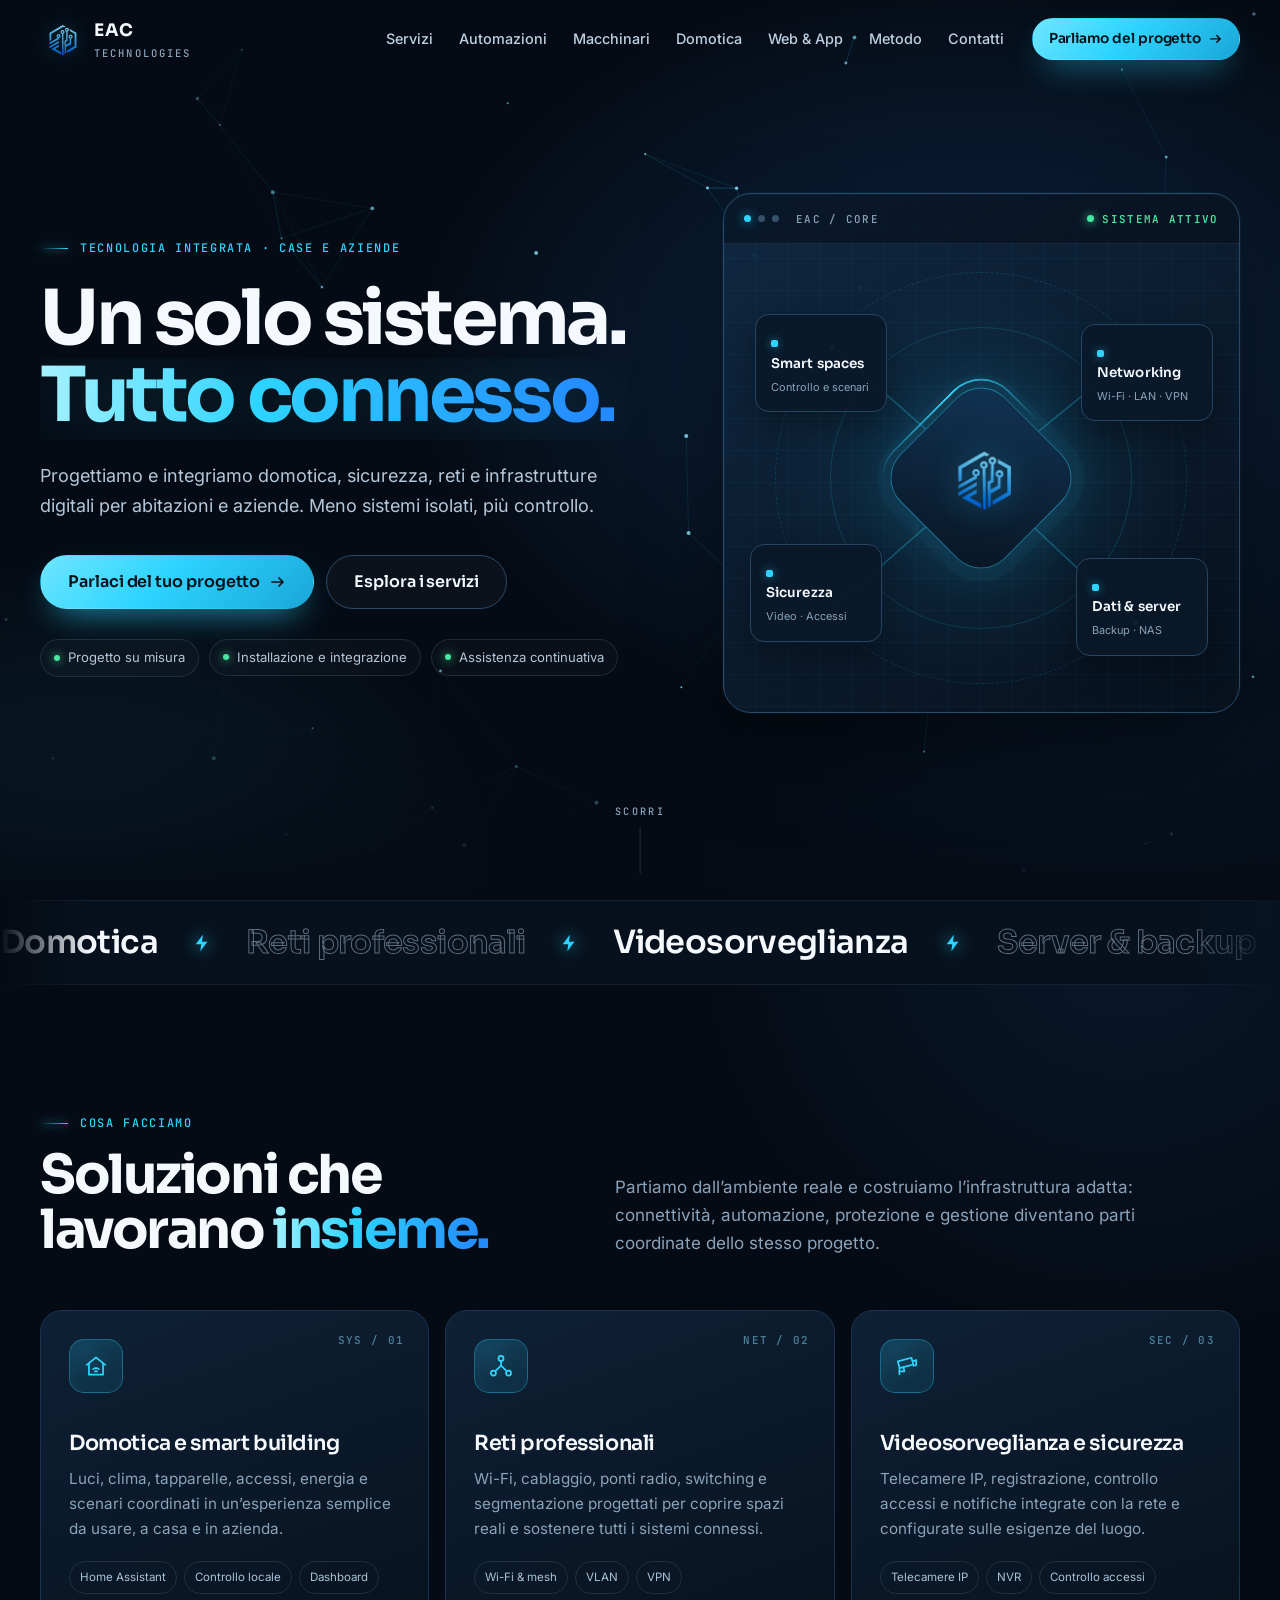
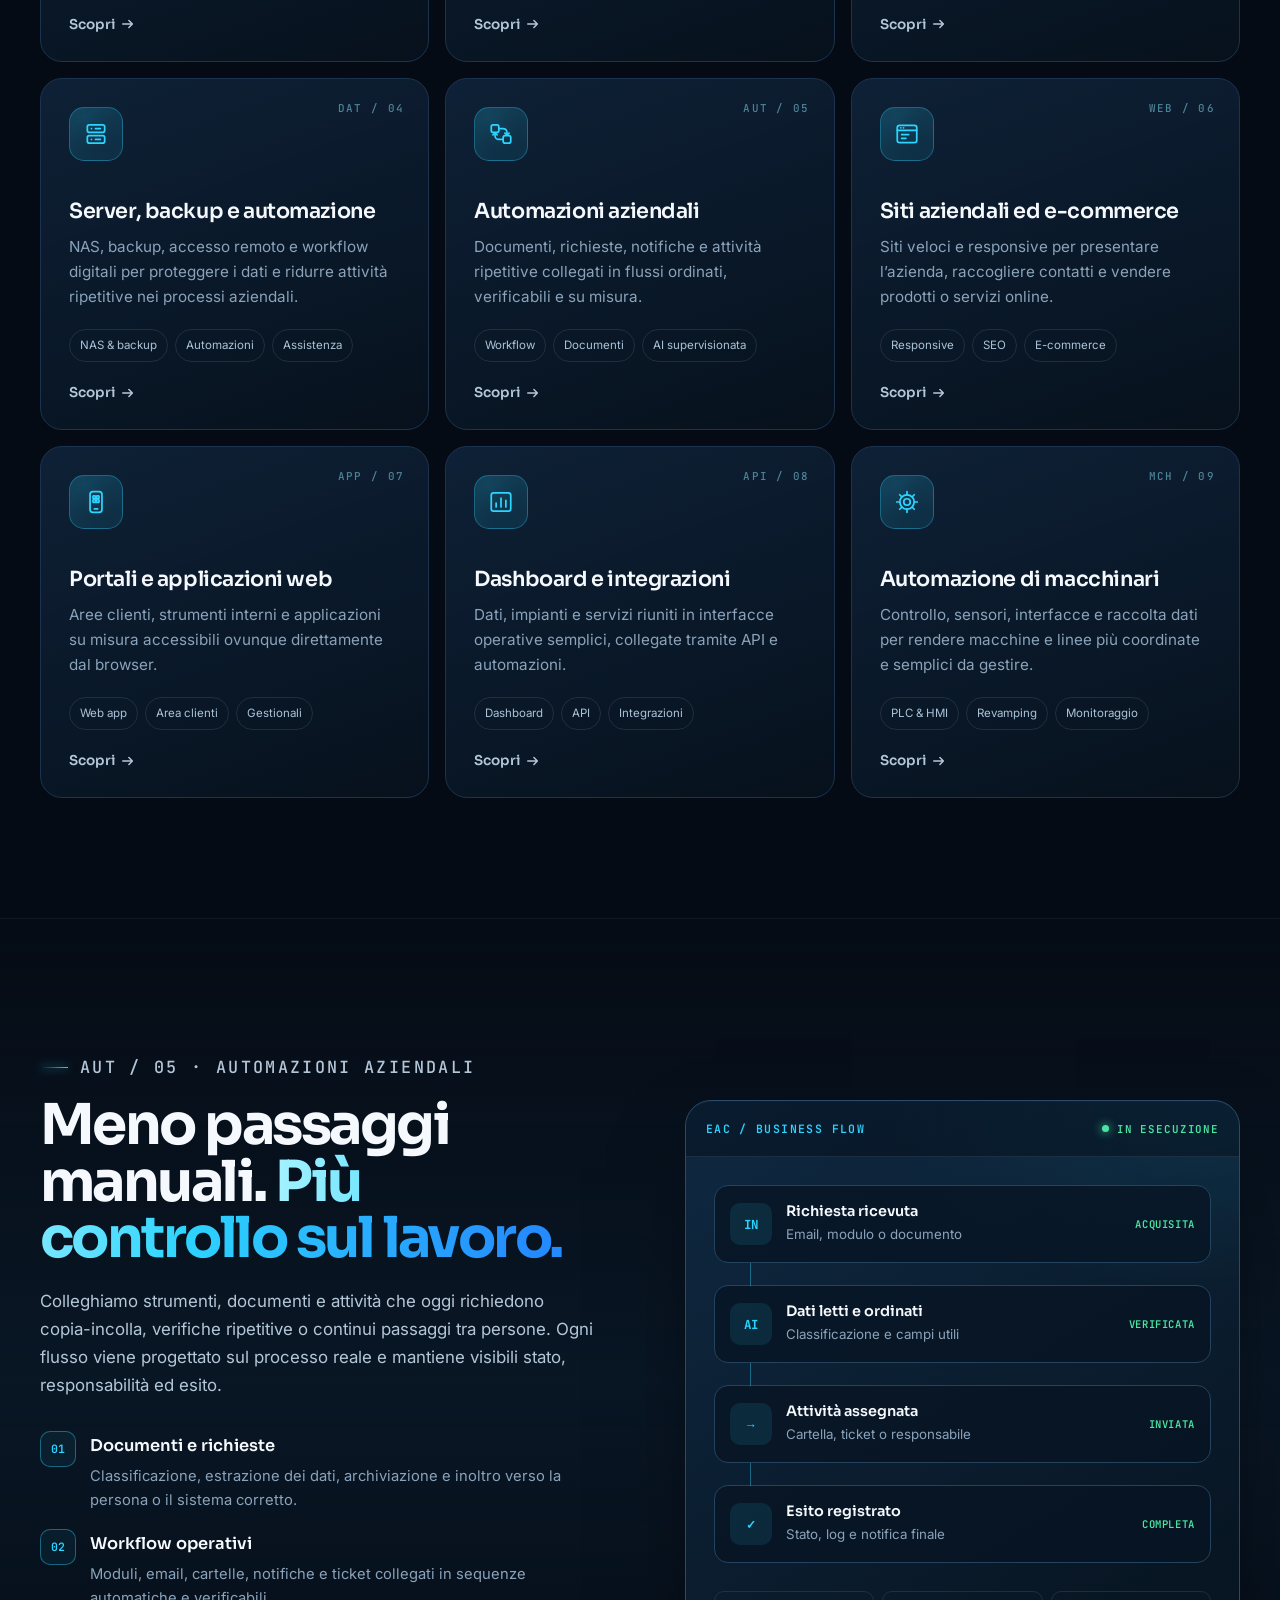
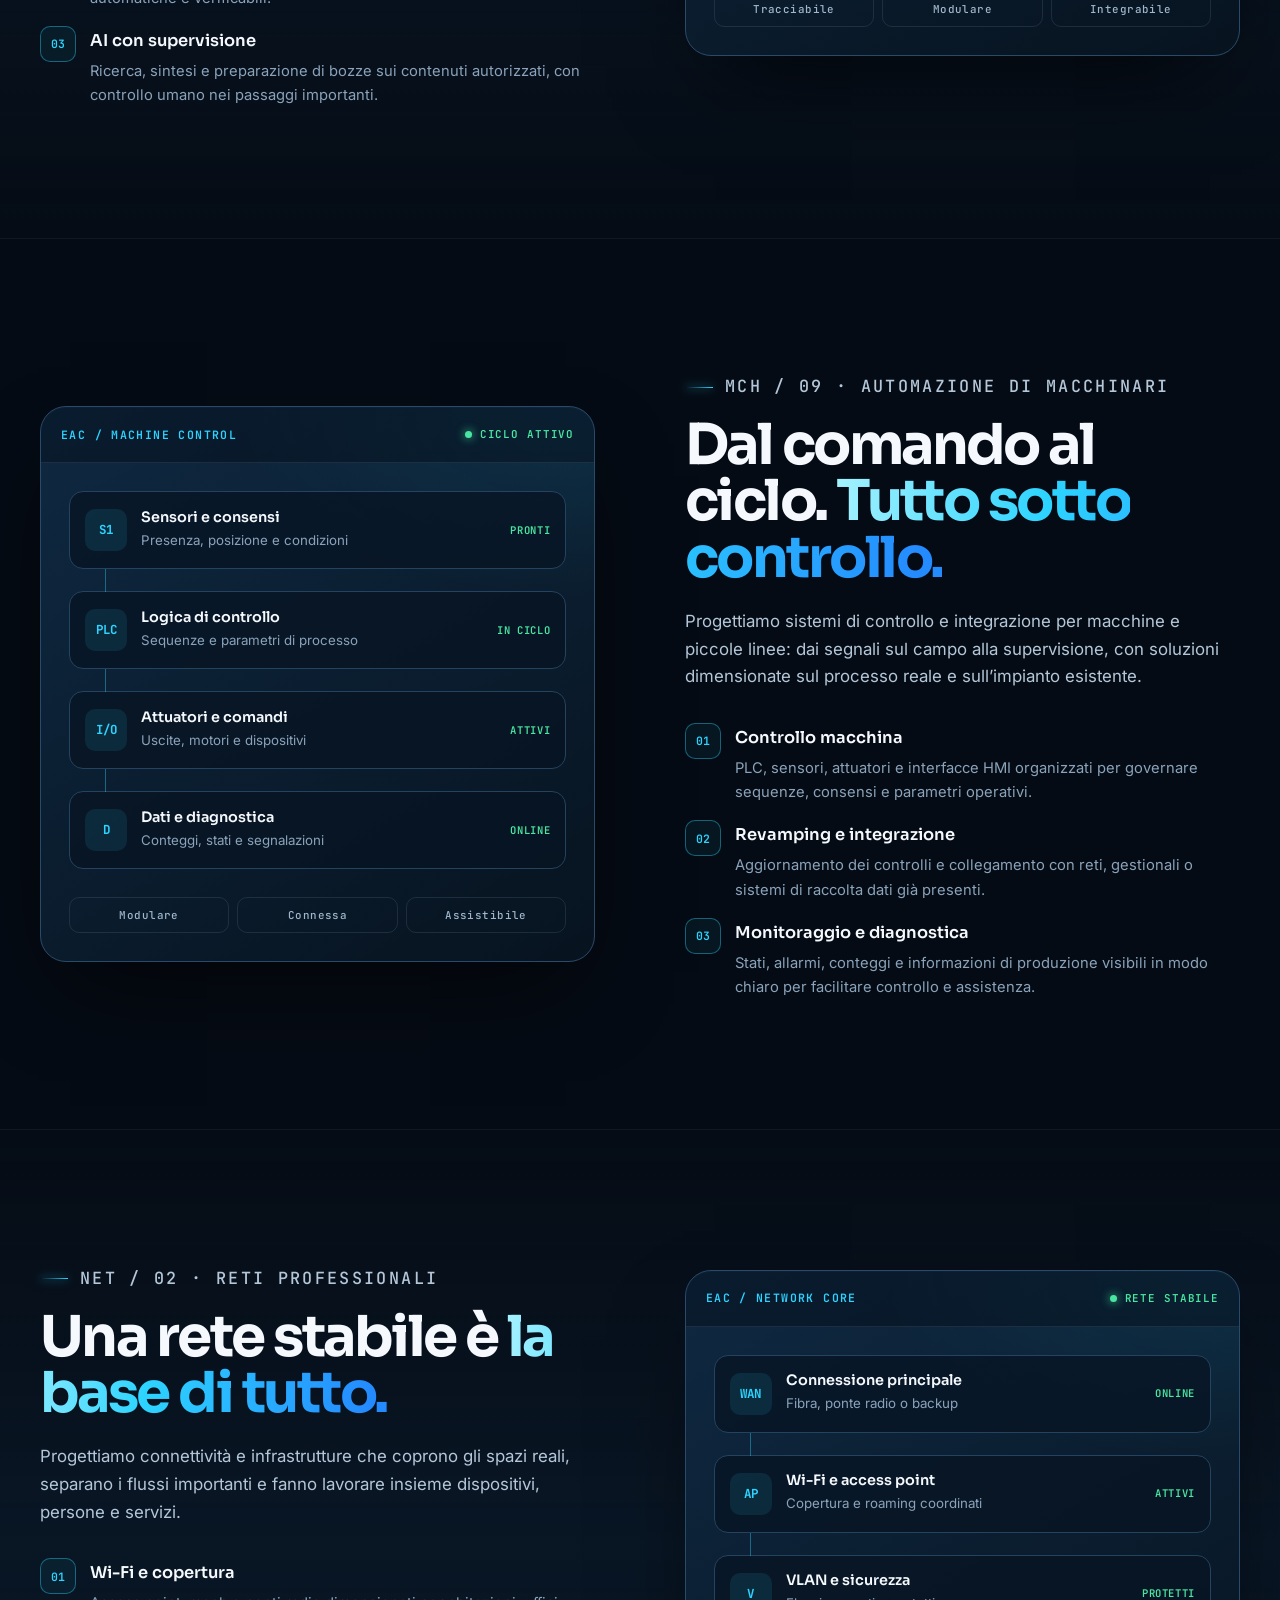
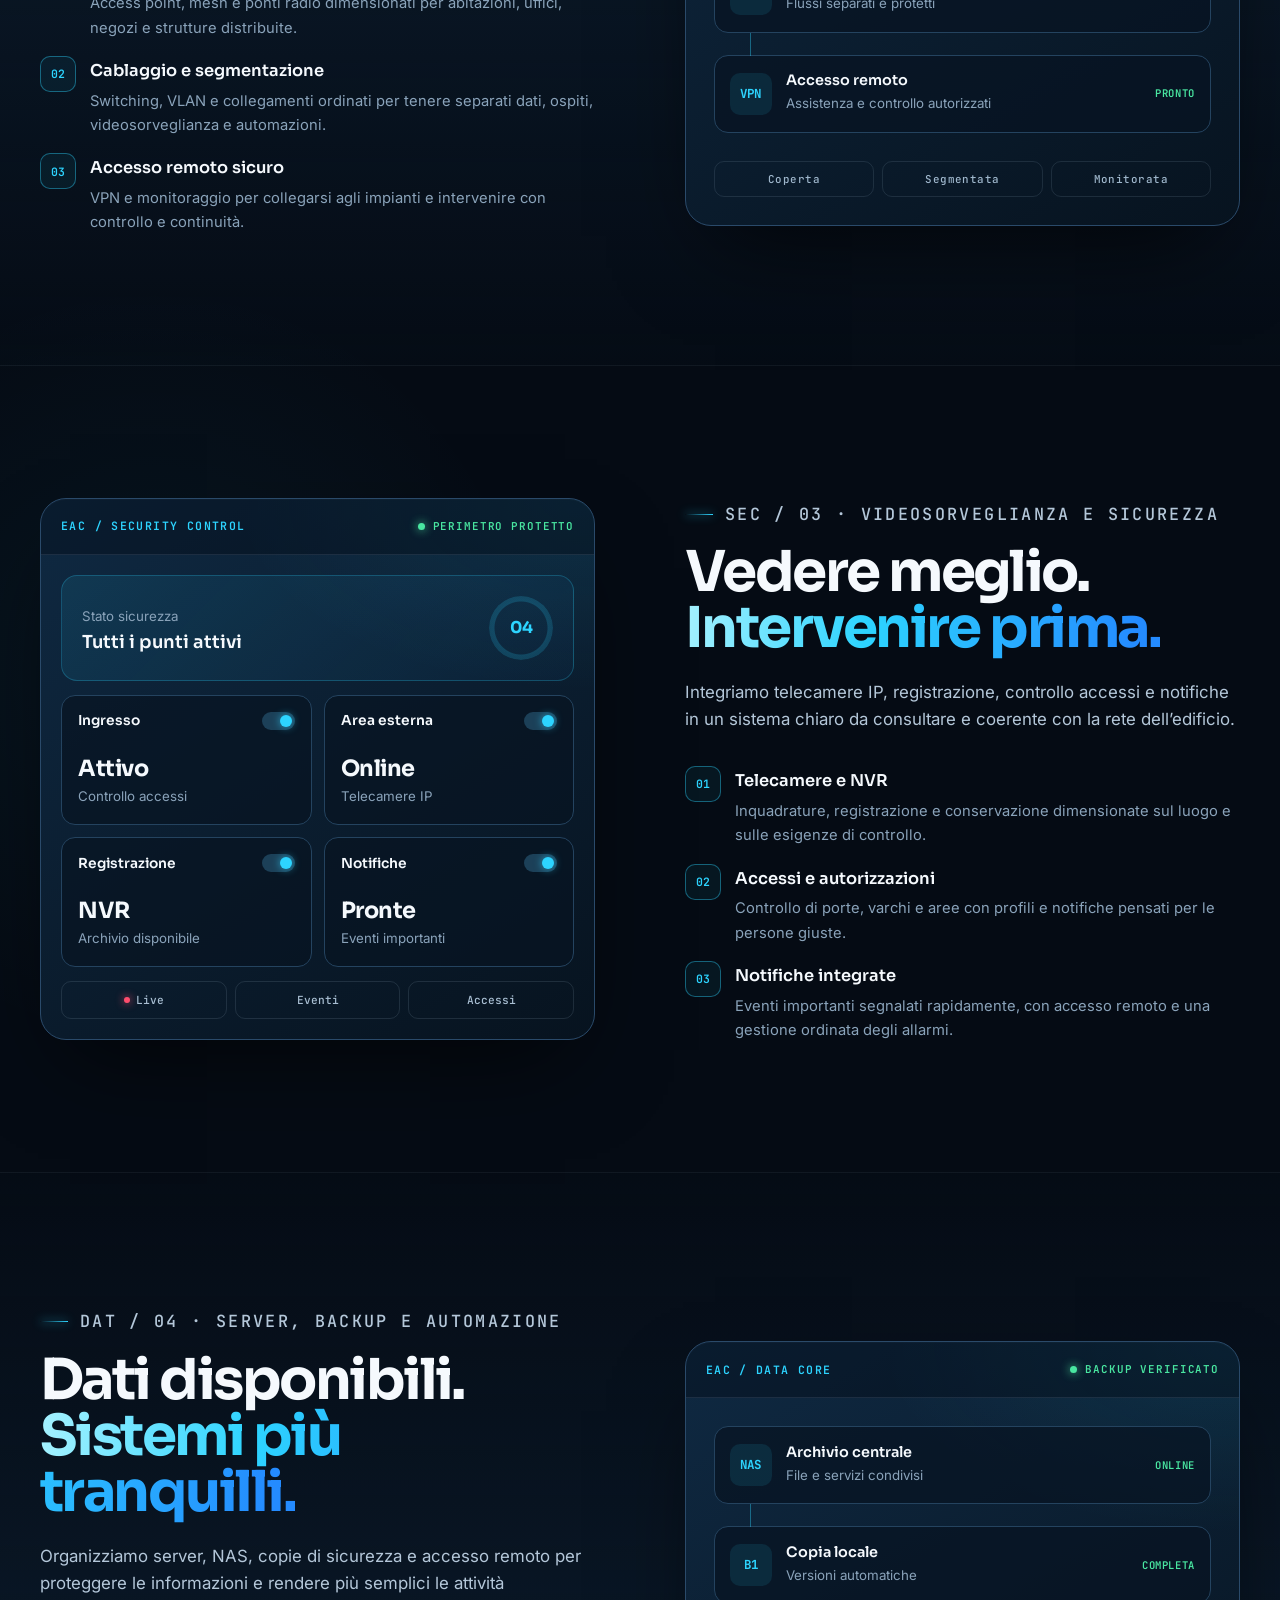
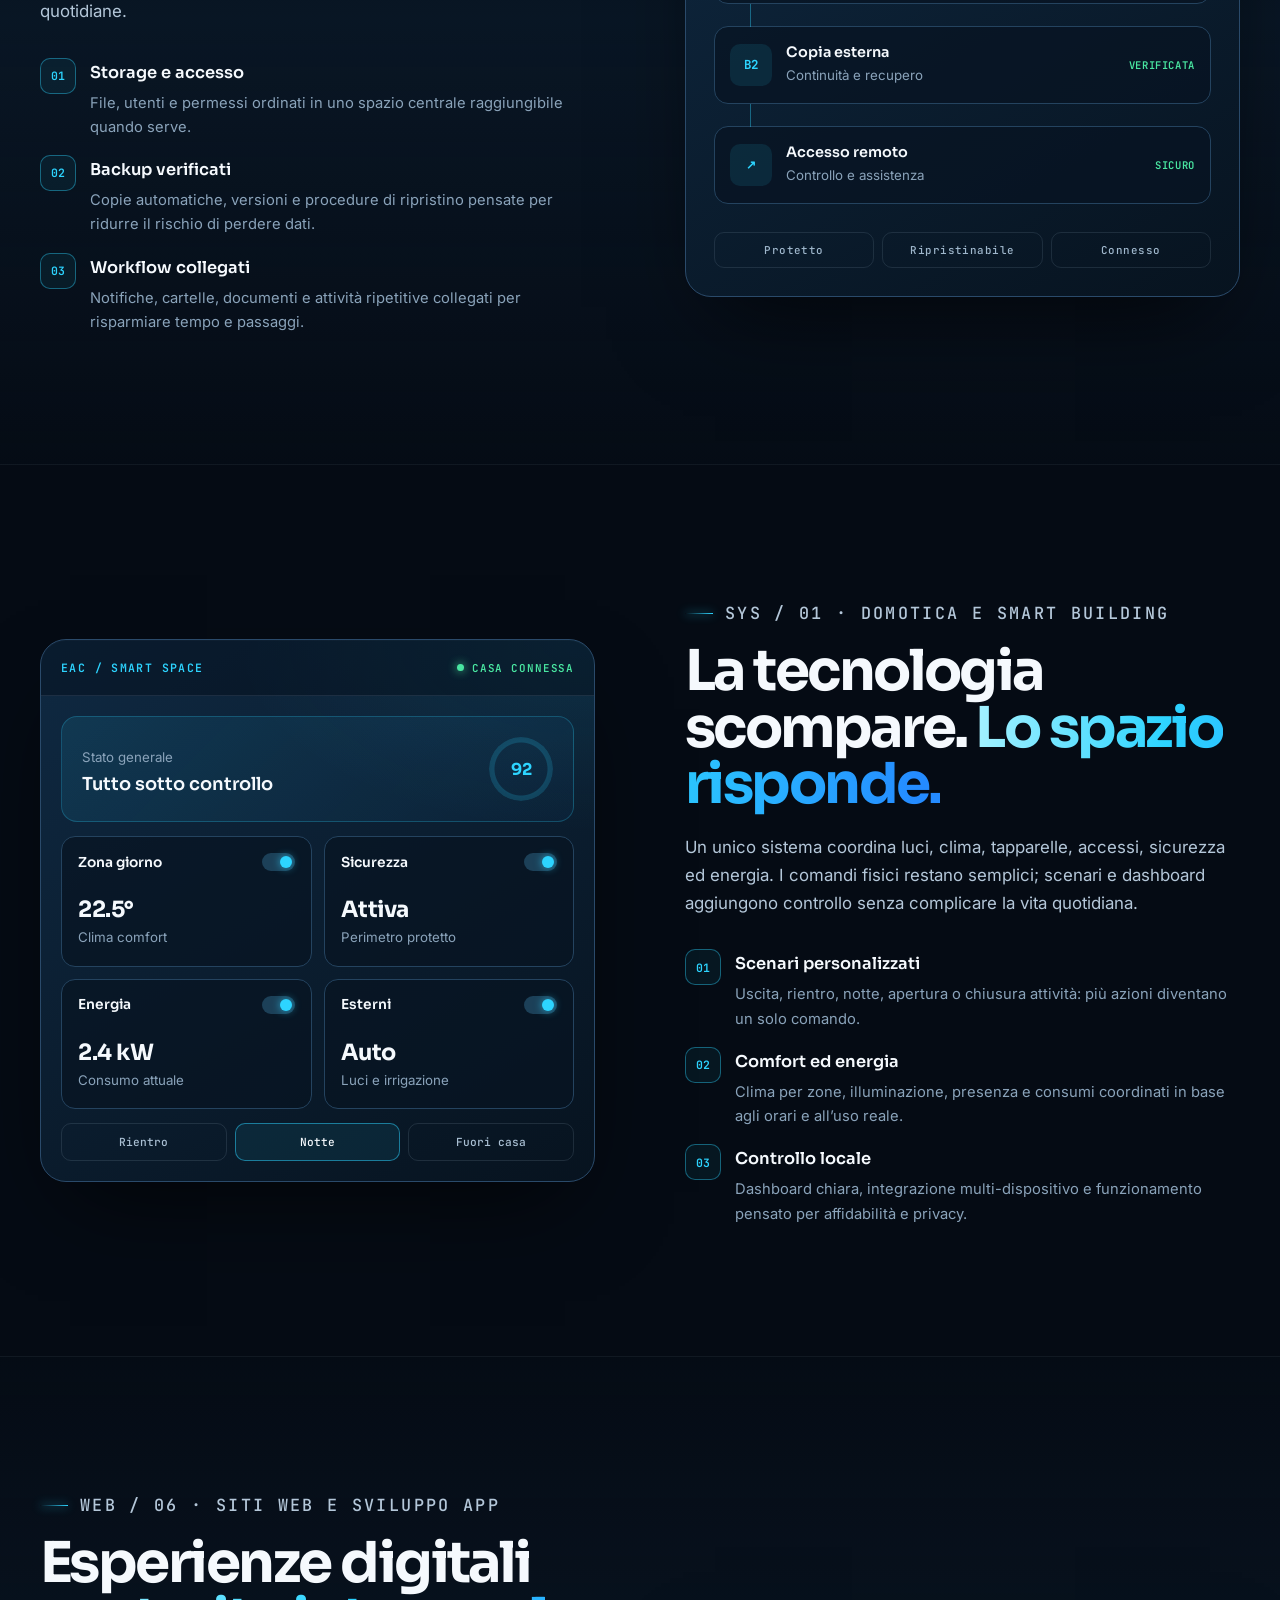
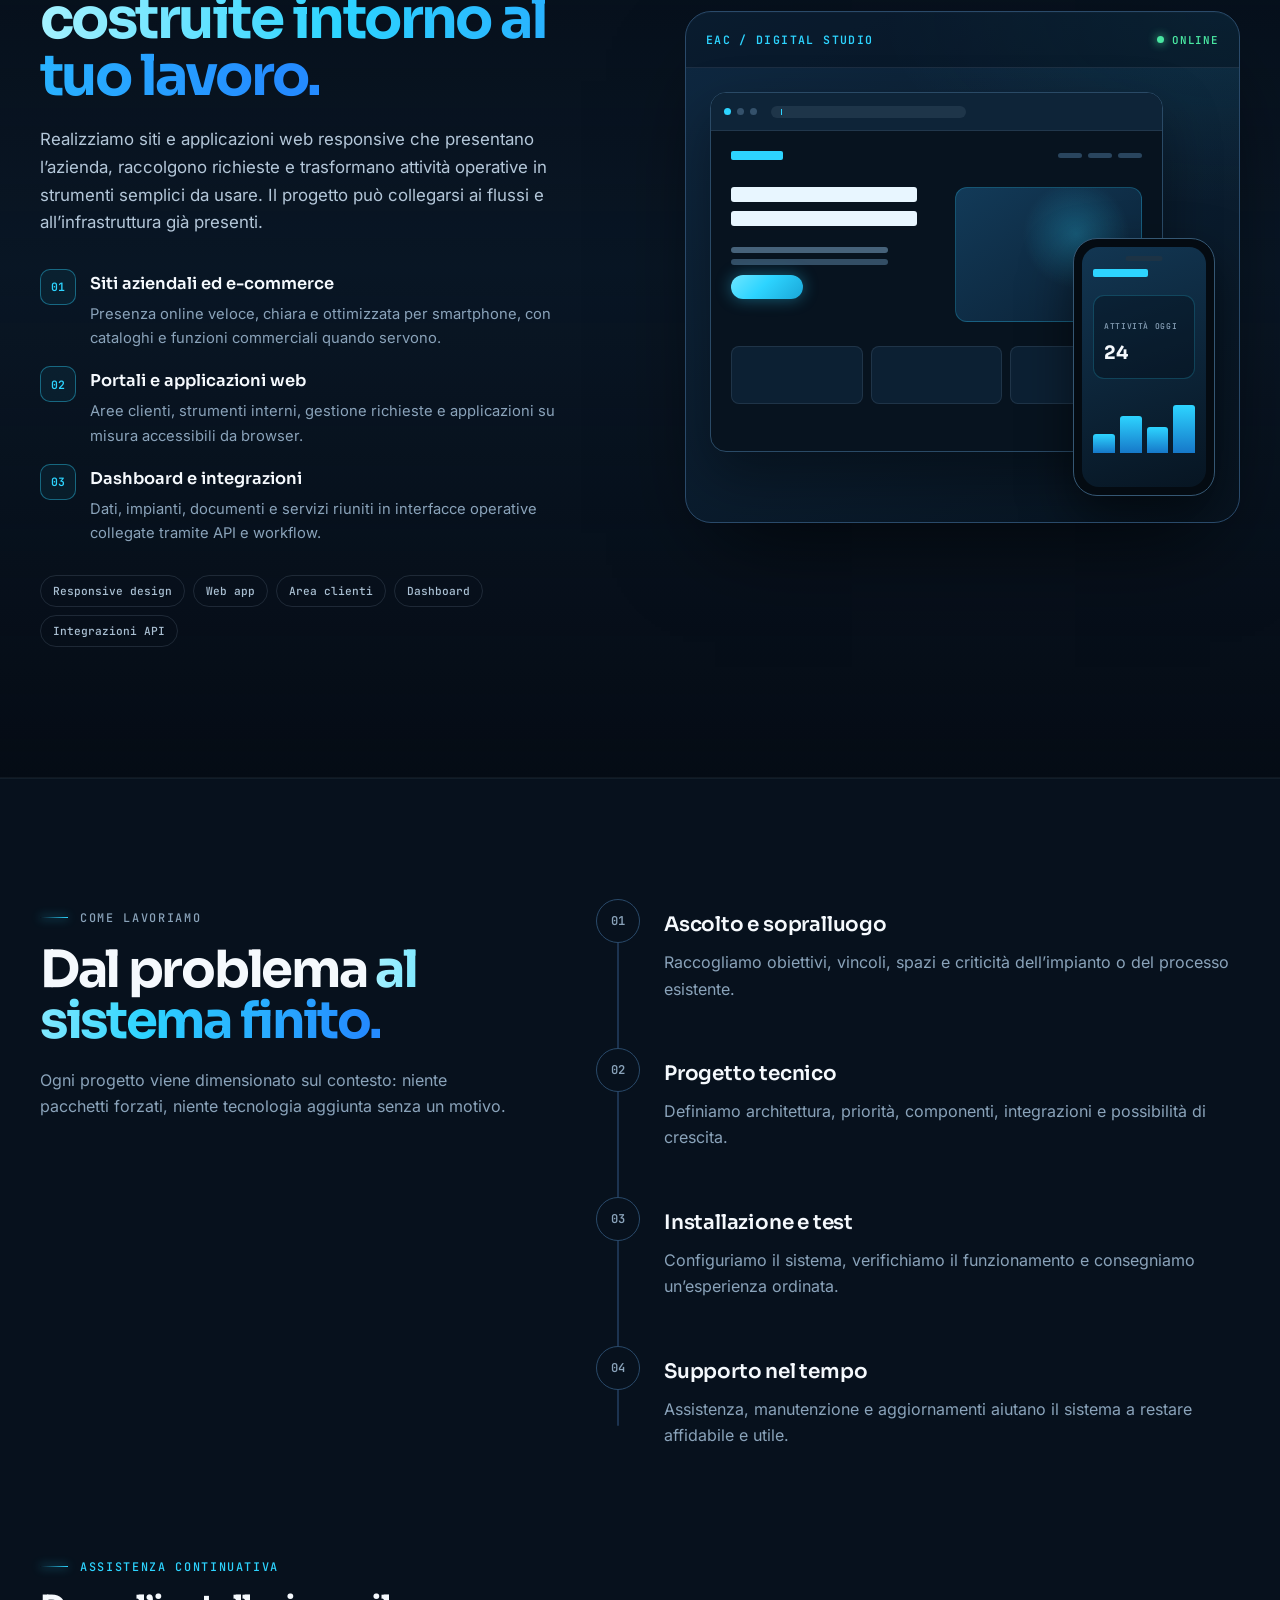
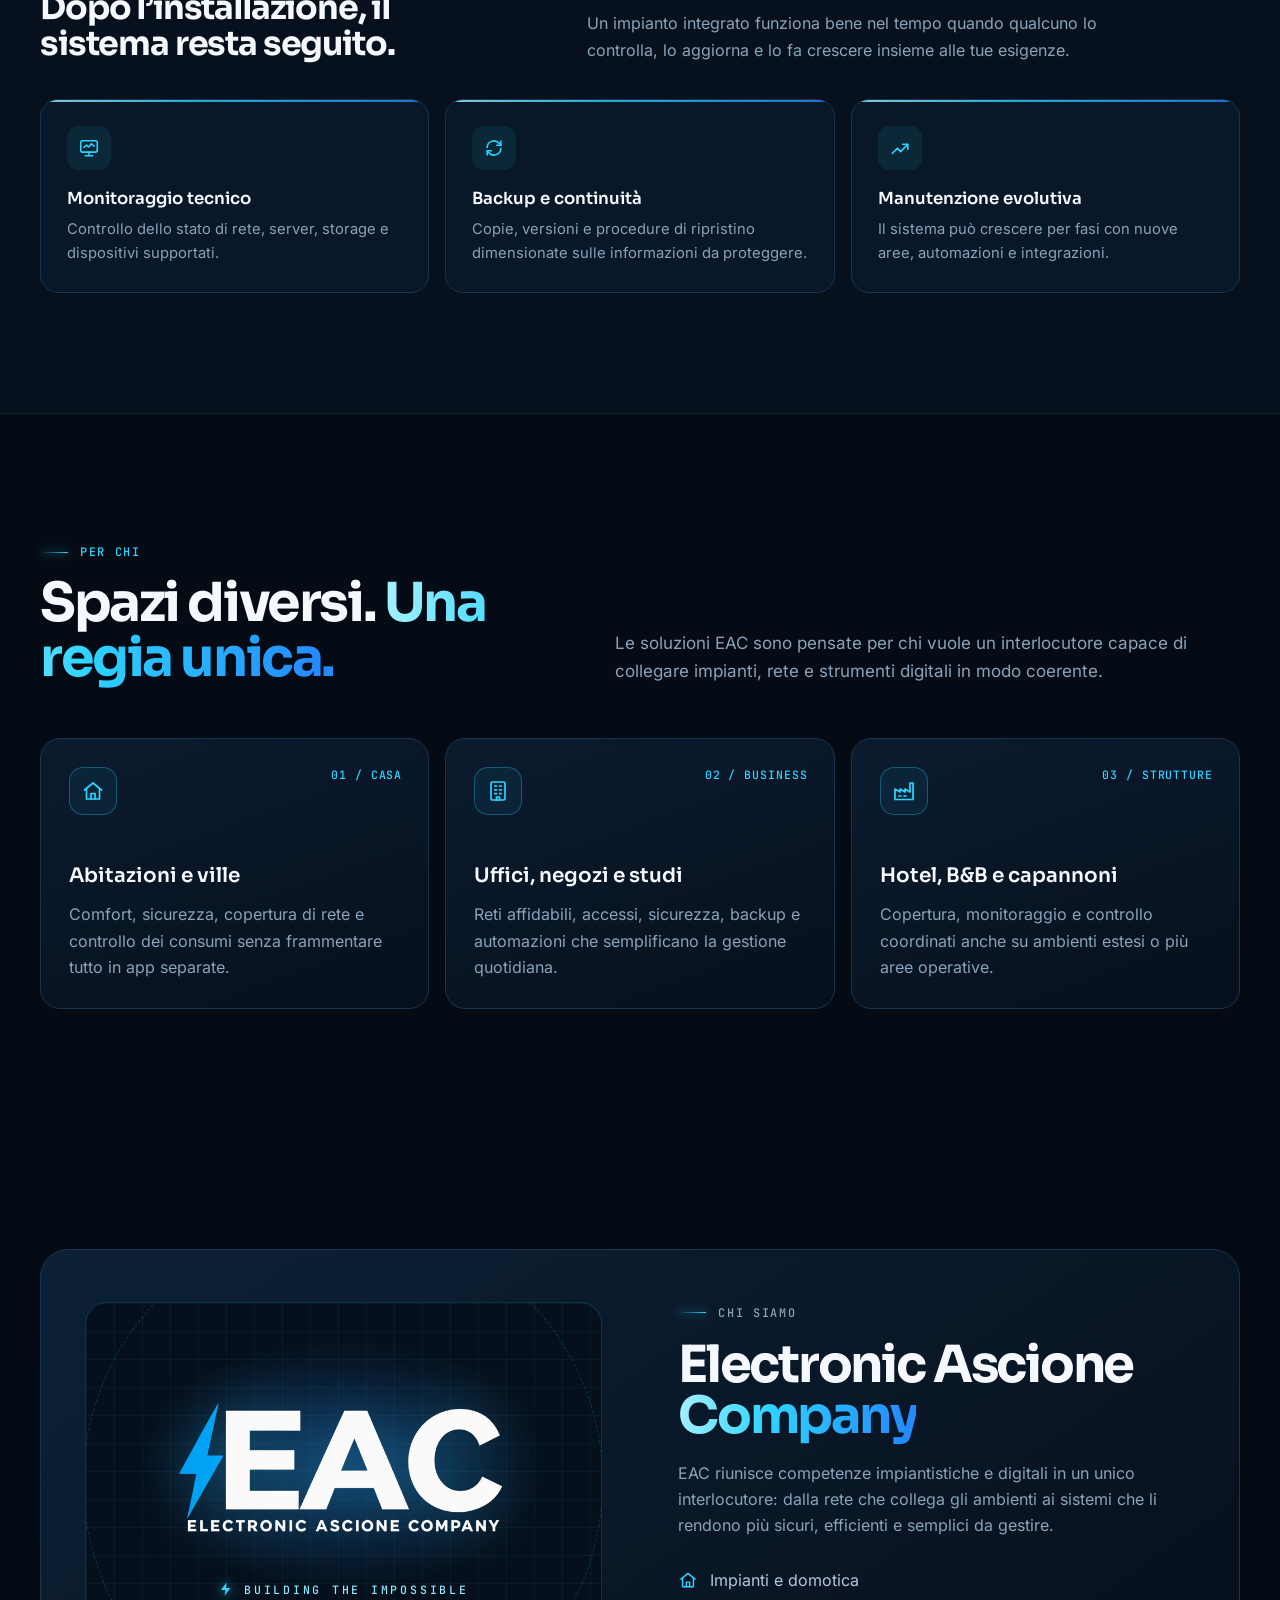
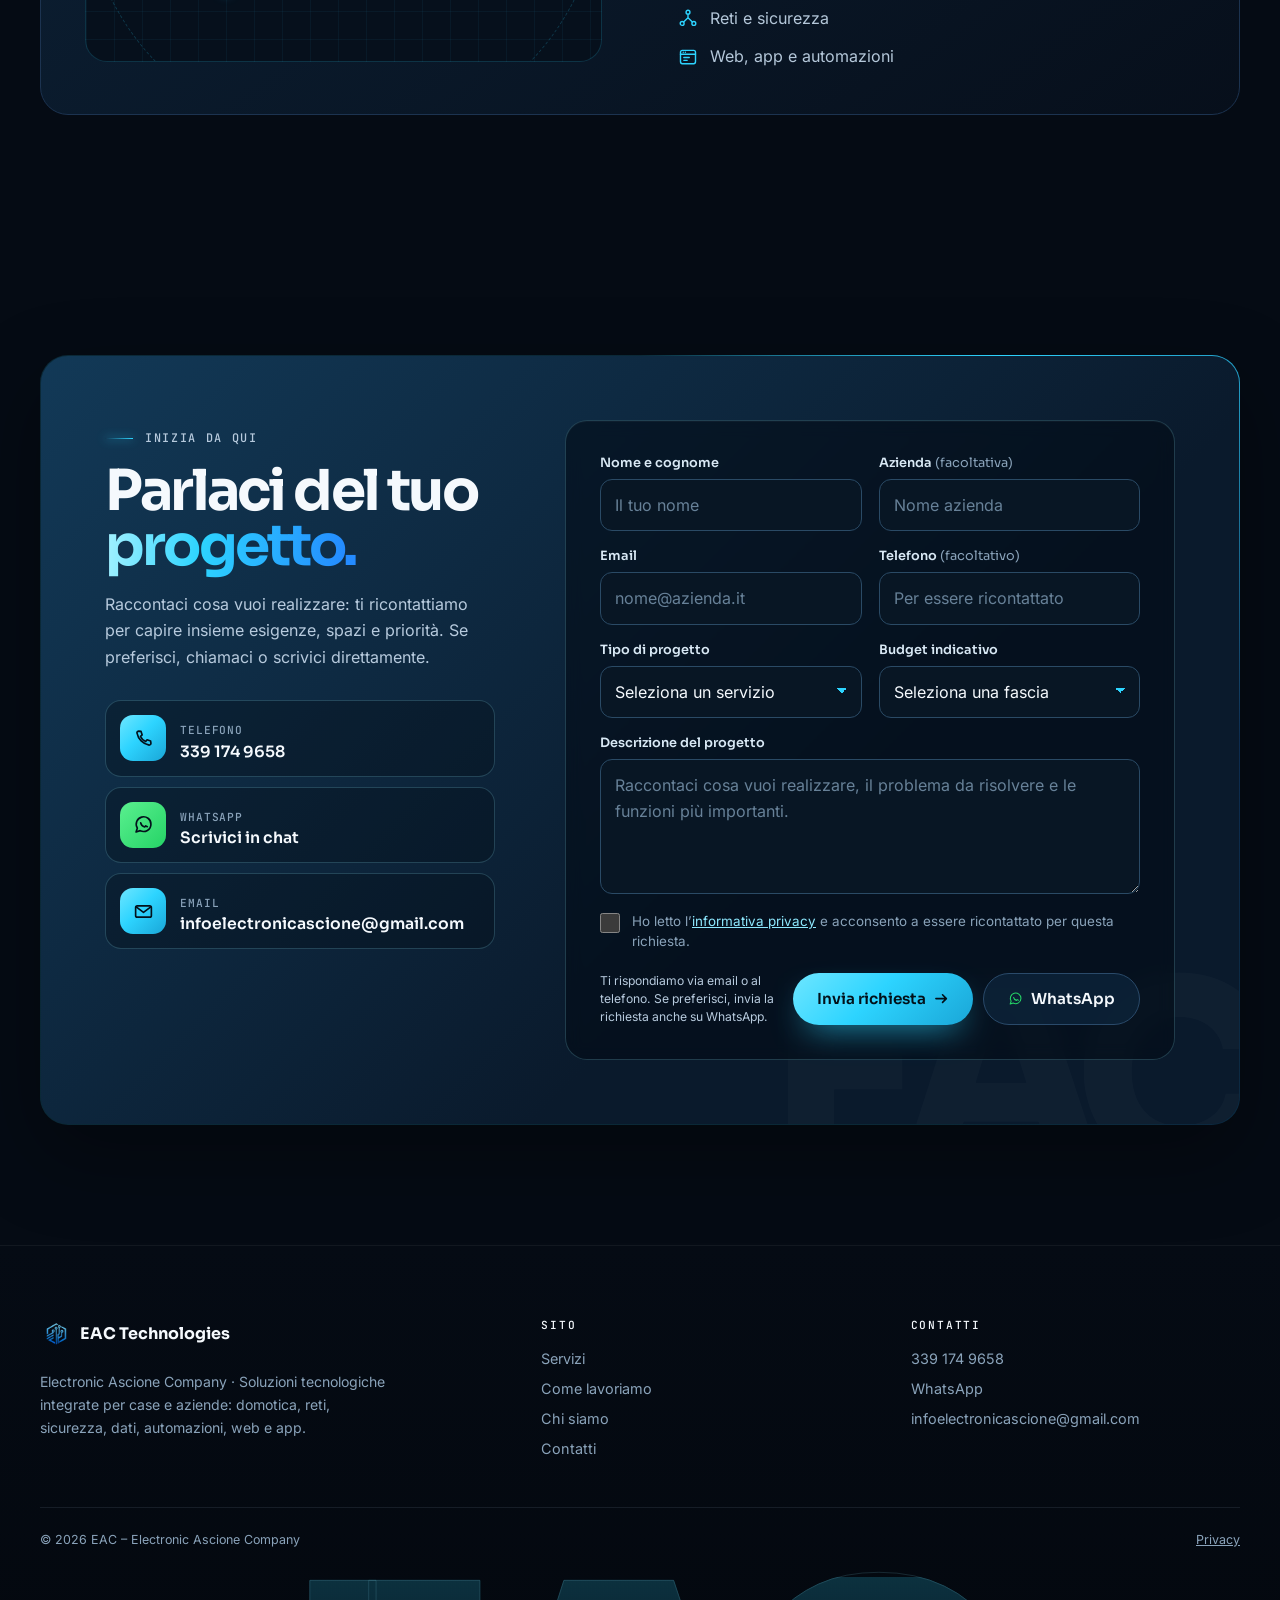
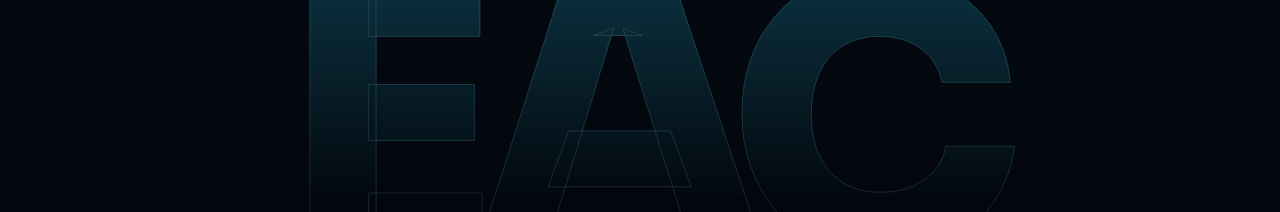
==== commit 5bd20214: "Redesign site and fix contact form New design in the EAC house style (Sora, Inter and JetBrains Mono" ====
--- a/index.html
+++ b/index.html
@@ -2,384 +2,94 @@
 <html lang="it">
 <head>
   <meta charset="utf-8">
+  <script>/* animazioni attive; introduzione solo alla prima visita */document.documentElement.classList.add('js');try{if(!sessionStorage.getItem('eac-intro')&&!matchMedia('(prefers-reduced-motion: reduce)').matches)document.documentElement.classList.add('intro')}catch(e){}</script>
   <meta name="viewport" content="width=device-width, initial-scale=1">
   <meta name="theme-color" content="#050b14">
-  <meta name="description" content="EAC Technologies progetta e integra domotica, videosorveglianza, reti professionali, server e automazioni per case e aziende.">
   <title>EAC Technologies | Sistemi integrati per case e aziende</title>
-  <link rel="icon" type="image/svg+xml" href="data:image/svg+xml,%3Csvg xmlns='http://www.w3.org/2000/svg' viewBox='0 0 64 64'%3E%3Crect width='64' height='64' rx='14' fill='%23050b14'/%3E%3Cpath d='M36 5 16 35h14l-3 24 21-33H34z' fill='%232dd4ff'/%3E%3C/svg%3E">
-  <style>
-    :root {
-      color-scheme: dark;
-      --ink: #050b14;
-      --ink-2: #091322;
-      --panel: #0d1c30;
-      --panel-2: #102942;
-      --line: #203953;
-      --line-bright: rgba(45, 212, 255, .46);
-      --cyan: #2dd4ff;
-      --cyan-soft: #8ee9ff;
-      --blue: #248bff;
-      --green: #49e6a1;
-      --white: #f7fbff;
-      --muted: #93abc3;
-      --max: 1180px;
-      --radius: 22px;
-    }
-
-    * { box-sizing: border-box; }
-    html { scroll-behavior: smooth; }
-    body {
-      margin: 0;
-      min-width: 320px;
-      background:
-        radial-gradient(circle at 88% 7%, rgba(36, 139, 255, .12), transparent 27rem),
-        radial-gradient(circle at 12% 42%, rgba(45, 212, 255, .07), transparent 24rem),
-        var(--ink);
-      color: var(--white);
-      font: 400 1rem/1.65 Inter, ui-sans-serif, system-ui, -apple-system, BlinkMacSystemFont, "Segoe UI", sans-serif;
-      overflow-x: hidden;
-    }
-    a { color: inherit; }
-    img { max-width: 100%; }
-    button, a { -webkit-tap-highlight-color: transparent; }
-    :focus-visible { outline: 3px solid var(--cyan); outline-offset: 4px; }
-
-    .shell { width: min(calc(100% - 40px), var(--max)); margin-inline: auto; }
-    .topbar {
-      position: sticky;
-      top: 0;
-      z-index: 30;
-      border-bottom: 1px solid rgba(147, 171, 195, .14);
-      background: rgba(5, 11, 20, .82);
-      backdrop-filter: blur(18px);
-    }
-    .nav { min-height: 78px; display: flex; align-items: center; gap: 28px; }
-    .brand { display: inline-flex; align-items: center; gap: 12px; text-decoration: none; margin-right: auto; }
-    .brand img { width: 42px; height: 42px; object-fit: contain; }
-    .brand-copy { display: grid; line-height: 1.05; }
-    .brand-copy strong { font-size: 1.05rem; letter-spacing: .06em; }
-    .brand-copy span { color: var(--muted); font-size: .72rem; letter-spacing: .16em; text-transform: uppercase; margin-top: 5px; }
-    .nav-links { display: flex; align-items: center; gap: 28px; }
-    .nav-links a { color: #bed0e1; text-decoration: none; font-size: .91rem; font-weight: 650; }
-    .nav-links a:hover { color: var(--white); }
-    .nav-cta, .button {
-      display: inline-flex;
-      align-items: center;
-      justify-content: center;
-      gap: 10px;
-      min-height: 48px;
-      padding: 0 20px;
-      border: 1px solid transparent;
-      border-radius: 12px;
-      background: linear-gradient(135deg, var(--cyan), #1aa6d7);
-      color: #021019;
-      text-decoration: none;
-      font-weight: 850;
-      box-shadow: 0 12px 35px rgba(45, 212, 255, .14);
-      transition: transform .2s ease, box-shadow .2s ease;
-    }
-    .button:hover, .nav-cta:hover { transform: translateY(-2px); box-shadow: 0 16px 42px rgba(45, 212, 255, .22); }
-    .button.secondary { background: rgba(16, 41, 66, .62); border-color: var(--line); color: var(--white); box-shadow: none; }
-    .button.secondary:hover { border-color: var(--line-bright); }
-    .menu-button { display: none; border: 0; background: transparent; color: white; padding: 8px; }
-
-    .hero { padding: 78px 0 54px; position: relative; }
-    .hero-grid { display: grid; grid-template-columns: 1.05fr .95fr; align-items: center; gap: clamp(42px, 7vw, 92px); }
-    .eyebrow { display: inline-flex; align-items: center; gap: 10px; color: var(--cyan); font-size: .78rem; font-weight: 850; letter-spacing: .15em; text-transform: uppercase; }
-    .eyebrow::before { content: ""; width: 22px; height: 2px; background: var(--cyan); box-shadow: 0 0 13px var(--cyan); }
-    h1, h2, h3, p { margin-top: 0; }
-    h1 { margin: 24px 0 24px; max-width: 760px; font-size: clamp(3rem, 6.5vw, 6.2rem); line-height: .96; letter-spacing: -.055em; }
-    h1 span { color: var(--cyan); text-shadow: 0 0 30px rgba(45, 212, 255, .18); }
-    .hero-copy > p { max-width: 630px; color: #abc0d4; font-size: clamp(1.06rem, 1.5vw, 1.2rem); }
-    .hero-actions { margin-top: 34px; display: flex; flex-wrap: wrap; gap: 12px; }
-    .hero-notes { margin: 24px 0 0; display: flex; flex-wrap: wrap; gap: 10px 22px; padding: 0; list-style: none; color: var(--muted); font-size: .86rem; }
-    .hero-notes li { display: inline-flex; align-items: center; gap: 8px; }
-    .hero-notes li::before { content: ""; width: 6px; height: 6px; border-radius: 50%; background: var(--green); box-shadow: 0 0 12px var(--green); }
-    .hero-visual { display: flex; flex-direction: column; justify-content: center; align-self: stretch; }
-    .hero-signature { display: block; width: min(58%, 300px); height: auto; margin: 0 auto 14px; filter: drop-shadow(0 0 24px rgba(45,212,255,.12)); }
-
-    .system-card {
-      position: relative;
-      min-height: 510px;
-      border: 1px solid var(--line);
-      border-radius: 28px;
-      overflow: hidden;
-      background:
-        linear-gradient(rgba(45, 212, 255, .035) 1px, transparent 1px),
-        linear-gradient(90deg, rgba(45, 212, 255, .035) 1px, transparent 1px),
-        linear-gradient(145deg, rgba(16, 41, 66, .94), rgba(7, 17, 30, .98));
-      background-size: 32px 32px, 32px 32px, auto;
-      box-shadow: 0 30px 80px rgba(0,0,0,.38), inset 0 1px 0 rgba(255,255,255,.03);
-    }
-    .card-top { position: absolute; inset: 0 0 auto; height: 50px; display: flex; align-items: center; gap: 7px; padding: 0 20px; border-bottom: 1px solid rgba(147,171,195,.12); background: rgba(5,11,20,.46); }
-    .card-top i { width: 7px; height: 7px; border-radius: 50%; background: #35526d; }
-    .card-top i:first-child { background: var(--cyan); box-shadow: 0 0 11px rgba(45,212,255,.8); }
-    .card-top span { margin-left: auto; color: var(--green); font-size: .7rem; font-style: normal; font-weight: 800; letter-spacing: .1em; }
-    .diagram { position: absolute; inset: 50px 0 0; }
-    .diagram::before, .diagram::after { content: ""; position: absolute; inset: 50%; border: 1px solid rgba(45,212,255,.16); border-radius: 50%; transform: translate(-50%,-50%); }
-    .diagram::before { width: 300px; height: 300px; }
-    .diagram::after { width: 410px; height: 410px; border-style: dashed; animation: spin 35s linear infinite; }
-    .core {
-      position: absolute;
-      left: 50%; top: 50%;
-      width: 148px; height: 148px;
-      display: grid; place-items: center;
-      border: 1px solid var(--line-bright);
-      border-radius: 34px;
-      transform: translate(-50%,-50%) rotate(45deg);
-      background: linear-gradient(145deg, #123454, #081523);
-      box-shadow: 0 0 0 13px rgba(45,212,255,.035), 0 0 55px rgba(45,212,255,.13);
-    }
-    .core img { width: 82px; transform: rotate(-45deg); filter: drop-shadow(0 0 15px rgba(45,212,255,.2)); }
-    .node { position: absolute; min-width: 132px; padding: 13px 15px; border: 1px solid #274560; border-radius: 14px; background: rgba(9, 25, 42, .92); box-shadow: 0 12px 28px rgba(0,0,0,.28); }
-    .node b { display: block; font-size: .84rem; letter-spacing: .02em; }
-    .node small { color: var(--muted); font-size: .68rem; }
-    .node::before { content: ""; display: inline-block; width: 7px; height: 7px; margin-right: 7px; border-radius: 2px; background: var(--cyan); box-shadow: 0 0 10px rgba(45,212,255,.55); }
-    .n1 { left: 6%; top: 15%; }
-    .n2 { right: 5%; top: 17%; }
-    .n3 { left: 5%; bottom: 15%; }
-    .n4 { right: 6%; bottom: 12%; }
-    .signal { position: absolute; height: 1px; background: linear-gradient(90deg, transparent, var(--cyan), transparent); opacity: .45; transform-origin: left center; }
-    .s1 { width: 130px; left: 27%; top: 34%; transform: rotate(26deg); }
-    .s2 { width: 130px; left: 51%; top: 45%; transform: rotate(-26deg); }
-    .s3 { width: 140px; left: 27%; top: 65%; transform: rotate(-27deg); }
-    .s4 { width: 140px; left: 52%; top: 56%; transform: rotate(28deg); }
-    @keyframes spin { to { transform: translate(-50%,-50%) rotate(360deg); } }
-
-    .strip { padding: 22px 0; border-block: 1px solid rgba(147,171,195,.12); background: rgba(8,20,34,.62); }
-    .strip-grid { display: grid; grid-template-columns: 1.3fr repeat(5, 1fr); gap: 18px; align-items: center; }
-    .strip-title { color: var(--muted); font-size: .8rem; text-transform: uppercase; letter-spacing: .14em; }
-    .strip-item { color: #c9d9e7; font-size: .84rem; font-weight: 730; text-align: center; }
-
-    section { padding: 100px 0; }
-    section[id] { scroll-margin-top: 92px; }
-    .section-head { display: grid; grid-template-columns: .82fr 1.18fr; gap: 64px; align-items: end; margin-bottom: 44px; }
-    .section-head h2 { margin: 12px 0 0; font-size: clamp(2.3rem, 4vw, 4rem); line-height: 1.02; letter-spacing: -.045em; }
-    .section-head p { margin: 0; color: var(--muted); font-size: 1.05rem; max-width: 620px; }
-
-    .services-grid { display: grid; grid-template-columns: repeat(2, 1fr); gap: 16px; }
-    .service-card { position: relative; display: block; min-height: 290px; padding: 30px; border: 1px solid var(--line); border-radius: var(--radius); background: linear-gradient(145deg, rgba(15,36,59,.92), rgba(8,18,31,.96)); color: inherit; text-decoration: none; overflow: hidden; transition: transform .22s ease, border-color .22s ease, box-shadow .22s ease; }
-    .service-card:hover { transform: translateY(-4px); border-color: rgba(45,212,255,.45); }
-    .service-card:focus-visible { outline: 2px solid var(--cyan); outline-offset: 4px; box-shadow: 0 0 0 8px rgba(45,212,255,.08); }
-    .service-card::after { content: attr(data-code); position: absolute; right: 24px; top: 21px; color: rgba(142,233,255,.45); font: 700 .7rem/1 ui-monospace, SFMono-Regular, Consolas, monospace; letter-spacing: .12em; }
-    .service-icon { width: 48px; height: 48px; display: grid; place-items: center; border: 1px solid var(--line-bright); border-radius: 13px; color: var(--cyan); background: rgba(45,212,255,.06); font-size: 1.25rem; font-weight: 900; }
-    .service-card h3 { margin: 46px 0 12px; font-size: 1.46rem; }
-    .service-card p { color: var(--muted); margin-bottom: 0; max-width: 520px; }
-    .service-card ul { display: flex; flex-wrap: wrap; gap: 8px; list-style: none; padding: 0; margin: 22px 0 0; }
-    .service-card li { padding: 7px 10px; border: 1px solid rgba(147,171,195,.16); border-radius: 999px; color: #abc3d8; font-size: .74rem; }
-    .service-card.featured-service { grid-column: 1 / -1; min-height: 250px; }
-    .service-card.featured-service p { max-width: 760px; }
-
-    .focus-section { padding: 112px 0; }
-    .focus-section.alt { background: linear-gradient(180deg, rgba(7,17,29,.2), rgba(12,31,50,.7)); border-block: 1px solid rgba(147,171,195,.1); }
-    .focus-grid { display: grid; grid-template-columns: 1fr 1fr; gap: clamp(44px, 7vw, 90px); align-items: center; }
-    .focus-grid.reverse .focus-copy { order: 2; }
-    .focus-grid.reverse .focus-visual { order: 1; }
-    .focus-copy h2 { margin: 18px 0 22px; font-size: clamp(2.55rem, 4.6vw, 4.8rem); line-height: .98; letter-spacing: -.05em; }
-    .focus-copy > p { color: #a9bfd3; font-size: 1.06rem; }
-    .focus-list { display: grid; gap: 14px; margin-top: 32px; }
-    .focus-item { display: grid; grid-template-columns: 34px 1fr; gap: 14px; align-items: start; }
-    .focus-item[id] { scroll-margin-top: 120px; }
-    .focus-item > span { width: 34px; height: 34px; display: grid; place-items: center; border: 1px solid var(--line-bright); border-radius: 9px; color: var(--cyan); font: 800 .74rem/1 ui-monospace, SFMono-Regular, Consolas, monospace; background: rgba(45,212,255,.05); }
-    .focus-item h3 { margin: 1px 0 4px; font-size: 1rem; }
-    .focus-item p { margin: 0; color: var(--muted); font-size: .9rem; }
-    .focus-visual { position: relative; min-height: 510px; border: 1px solid var(--line); border-radius: 26px; overflow: hidden; background: linear-gradient(145deg, #0f2942, #07131f); box-shadow: 0 28px 70px rgba(0,0,0,.32); }
-    .panel-bar { height: 56px; display: flex; align-items: center; justify-content: space-between; padding: 0 20px; border-bottom: 1px solid rgba(147,171,195,.14); background: rgba(4,13,23,.45); }
-    .panel-bar b { font: 800 .73rem/1 ui-monospace, SFMono-Regular, Consolas, monospace; letter-spacing: .12em; color: var(--cyan); }
-    .panel-state { display: inline-flex; align-items: center; gap: 8px; color: var(--green); font-size: .71rem; font-weight: 800; }
-    .panel-state::before { content: ""; width: 7px; height: 7px; border-radius: 50%; background: var(--green); box-shadow: 0 0 10px var(--green); }
-    .workflow { padding: 28px; }
-    .workflow-step { position: relative; display: grid; grid-template-columns: 42px 1fr auto; gap: 14px; align-items: center; min-height: 78px; padding: 15px; border: 1px solid #24435f; border-radius: 14px; background: rgba(7,20,34,.74); }
-    .workflow-step + .workflow-step { margin-top: 22px; }
-    .workflow-step + .workflow-step::before { content: ""; position: absolute; left: 35px; bottom: 100%; width: 1px; height: 23px; background: var(--cyan); opacity: .45; }
-    .workflow-icon { width: 42px; height: 42px; display: grid; place-items: center; border-radius: 10px; background: rgba(45,212,255,.1); color: var(--cyan); font-weight: 900; }
-    .workflow-step b { display: block; font-size: .91rem; }
-    .workflow-step small { color: var(--muted); }
-    .workflow-step em { color: var(--green); font: 750 .67rem/1 ui-monospace, SFMono-Regular, Consolas, monospace; font-style: normal; }
-    .panel-foot { display: flex; gap: 8px; padding: 0 28px 28px; }
-    .panel-foot span { flex: 1; padding: 10px; border: 1px solid rgba(147,171,195,.15); border-radius: 10px; color: #9fb7cc; font-size: .7rem; text-align: center; }
-
-    .home-panel { padding: 20px; }
-    .home-status { display: grid; grid-template-columns: 1fr auto; align-items: center; gap: 18px; padding: 20px; border: 1px solid rgba(45,212,255,.24); border-radius: 16px; background: linear-gradient(135deg, rgba(45,212,255,.1), rgba(36,139,255,.04)); }
-    .home-status small { color: var(--muted); }
-    .home-status strong { display: block; margin-top: 3px; font-size: 1.14rem; }
-    .home-score { width: 62px; height: 62px; display: grid; place-items: center; border: 6px solid rgba(45,212,255,.18); border-top-color: var(--cyan); border-radius: 50%; color: var(--cyan); font-weight: 900; }
-    .room-grid { display: grid; grid-template-columns: repeat(2, 1fr); gap: 12px; margin-top: 14px; }
-    .room { min-height: 118px; padding: 16px; border: 1px solid #24435f; border-radius: 14px; background: rgba(7,20,34,.72); }
-    .room-top { display: flex; align-items: center; justify-content: space-between; gap: 10px; }
-    .room-top b { font-size: .88rem; }
-    .toggle { width: 33px; height: 18px; padding: 3px; border-radius: 999px; background: #1c4058; }
-    .toggle::after { content: ""; display: block; width: 12px; height: 12px; margin-left: 15px; border-radius: 50%; background: var(--cyan); box-shadow: 0 0 9px rgba(45,212,255,.7); }
-    .room-value { display: block; margin-top: 24px; font-size: 1.45rem; font-weight: 850; }
-    .room small { color: var(--muted); }
-    .scene-row { display: flex; gap: 8px; margin-top: 14px; }
-    .scene-row span { flex: 1; padding: 11px 8px; border: 1px solid rgba(147,171,195,.16); border-radius: 10px; color: #a9bfd3; font-size: .7rem; text-align: center; }
-
-    .care-grid { display: grid; grid-template-columns: repeat(3, 1fr); gap: 16px; margin-top: 36px; }
-    .care-card { padding: 24px; border-top: 2px solid var(--cyan); border-radius: 0 0 16px 16px; background: rgba(12,31,50,.66); }
-    .care-card b { display: block; margin-bottom: 8px; font-size: 1.04rem; }
-    .care-card p { margin: 0; color: var(--muted); font-size: .9rem; }
-
-    .web-canvas { position: relative; min-height: 454px; padding: 24px; }
-    .browser-frame { position: absolute; inset: 24px 76px 70px 24px; overflow: hidden; border: 1px solid #2a4a66; border-radius: 16px; background: #07131f; box-shadow: 0 24px 55px rgba(0,0,0,.35); }
-    .browser-head { height: 38px; display: flex; align-items: center; gap: 6px; padding: 0 13px; border-bottom: 1px solid rgba(147,171,195,.14); background: #0e2438; }
-    .browser-head i { width: 7px; height: 7px; border-radius: 50%; background: #34516b; }
-    .browser-head i:first-child { background: var(--cyan); }
-    .address { width: 46%; height: 12px; margin-left: 8px; border-radius: 999px; background: rgba(147,171,195,.12); }
-    .web-preview { padding: 20px; }
-    .web-preview-nav { display: flex; align-items: center; justify-content: space-between; }
-    .web-preview-logo { width: 52px; height: 9px; border-radius: 2px; background: var(--cyan); }
-    .web-preview-menu { display: flex; gap: 6px; }
-    .web-preview-menu i { width: 24px; height: 5px; border-radius: 999px; background: #29455e; }
-    .web-preview-hero { display: grid; grid-template-columns: 1.05fr .95fr; gap: 17px; margin-top: 27px; }
-    .preview-copy strong { display: block; width: 90%; height: 15px; border-radius: 3px; background: #e8f6ff; box-shadow: 0 24px 0 #e8f6ff; }
-    .preview-copy p { width: 76%; height: 6px; margin-top: 45px; border-radius: 999px; background: #46627a; box-shadow: 0 12px 0 #334e65; }
-    .preview-copy button { width: 72px; height: 24px; margin-top: 22px; border: 0; border-radius: 6px; background: var(--cyan); }
-    .preview-visual { min-height: 135px; border: 1px solid rgba(45,212,255,.25); border-radius: 12px; background: radial-gradient(circle at 65% 35%, rgba(45,212,255,.22), transparent 36%), linear-gradient(145deg, #123a58, #0b2034); }
-    .preview-cards { display: grid; grid-template-columns: repeat(3, 1fr); gap: 8px; margin-top: 24px; }
-    .preview-cards i { height: 58px; border: 1px solid rgba(147,171,195,.14); border-radius: 8px; background: #0c2033; }
-    .phone-frame { position: absolute; right: 24px; bottom: 26px; width: 142px; height: 258px; padding: 8px; border: 1px solid #355773; border-radius: 24px; background: #040b12; box-shadow: 0 22px 50px rgba(0,0,0,.5); }
-    .phone-screen { height: 100%; padding: 22px 11px 11px; border-radius: 17px; background: linear-gradient(160deg, #123652, #071522); }
-    .phone-screen::before { content: ""; position: absolute; top: 13px; left: 50%; width: 37px; height: 5px; border-radius: 99px; background: #1d3345; transform: translateX(-50%); }
-    .app-title { width: 55px; height: 8px; border-radius: 2px; background: var(--cyan); }
-    .app-metric { margin-top: 18px; padding: 14px 10px; border: 1px solid rgba(45,212,255,.22); border-radius: 11px; background: rgba(3,12,21,.38); }
-    .app-metric small { color: var(--muted); font-size: .55rem; }
-    .app-metric b { display: block; margin-top: 5px; font-size: 1.15rem; }
-    .app-bars { display: flex; align-items: end; gap: 5px; height: 55px; margin-top: 19px; }
-    .app-bars i { flex: 1; border-radius: 3px 3px 0 0; background: linear-gradient(var(--cyan), #1678c9); }
-    .app-bars i:nth-child(1) { height: 35%; } .app-bars i:nth-child(2) { height: 68%; } .app-bars i:nth-child(3) { height: 48%; } .app-bars i:nth-child(4) { height: 88%; }
-    .tech-row { display: flex; flex-wrap: wrap; gap: 8px; margin-top: 30px; }
-    .tech-row span { padding: 8px 11px; border: 1px solid rgba(147,171,195,.17); border-radius: 8px; color: #aac0d3; font-size: .74rem; }
-
-    .method { background: #07111d; border-block: 1px solid rgba(147,171,195,.1); }
-    .method-grid { display: grid; grid-template-columns: .82fr 1.18fr; gap: 74px; }
-    .method-copy { position: sticky; top: 120px; align-self: start; }
-    .method-copy h2 { margin: 18px 0 20px; font-size: clamp(2.5rem, 4vw, 4rem); line-height: 1; letter-spacing: -.045em; }
-    .method-copy p { color: var(--muted); }
-    .steps { counter-reset: step; }
-    .step { counter-increment: step; display: grid; grid-template-columns: 70px 1fr; gap: 20px; padding: 26px 0 28px; border-top: 1px solid var(--line); }
-    .step:last-child { border-bottom: 1px solid var(--line); }
-    .step::before { content: "0" counter(step); color: var(--cyan); font: 800 .9rem/1.3 ui-monospace, SFMono-Regular, Consolas, monospace; }
-    .step h3 { margin-bottom: 8px; font-size: 1.18rem; }
-    .step p { margin-bottom: 0; color: var(--muted); }
-
-    .audience-grid { display: grid; grid-template-columns: repeat(3, 1fr); gap: 16px; }
-    .audience-card { min-height: 220px; padding: 27px; border: 1px solid var(--line); border-radius: 18px; background: rgba(11,27,46,.7); }
-    .audience-card .number { color: var(--cyan); font: 750 .76rem/1 ui-monospace, SFMono-Regular, Consolas, monospace; }
-    .audience-card h3 { margin: 54px 0 9px; font-size: 1.25rem; }
-    .audience-card p { margin: 0; color: var(--muted); }
-
-    .identity-card { display: grid; grid-template-columns: .9fr 1.1fr; align-items: center; gap: clamp(36px, 7vw, 90px); padding: clamp(32px, 5vw, 58px); border: 1px solid var(--line); border-radius: 24px; background: linear-gradient(145deg, #0c2136, #081522); }
-    .logo-stage { min-height: 250px; display: grid; place-items: center; padding: 28px; border-radius: 18px; background: #f7f9fb; box-shadow: inset 0 0 0 1px rgba(0,0,0,.06), 0 20px 55px rgba(0,0,0,.26); }
-    .logo-stage img { width: min(100%, 480px); }
-    .identity-copy h2 { margin: 17px 0; font-size: clamp(2.2rem, 4vw, 3.8rem); line-height: 1; letter-spacing: -.045em; }
-    .identity-copy p { color: var(--muted); margin-bottom: 0; }
-
-    .contact-wrap { position: relative; display: grid; grid-template-columns: .78fr 1.22fr; gap: clamp(36px, 6vw, 70px); padding: clamp(34px, 5vw, 64px); border: 1px solid var(--line-bright); border-radius: 28px; overflow: hidden; background: linear-gradient(135deg, #123957, #0a1a2c 64%); box-shadow: 0 30px 80px rgba(0,0,0,.34); }
-    .contact-wrap::after { content: "EAC"; position: absolute; right: -20px; bottom: -82px; color: rgba(255,255,255,.025); font-size: 16rem; font-weight: 950; letter-spacing: -.1em; pointer-events: none; }
-    .contact-wrap h2 { margin: 16px 0 18px; max-width: 650px; font-size: clamp(2.5rem, 4.4vw, 4.6rem); line-height: .96; letter-spacing: -.05em; }
-    .contact-wrap p { color: #b7cadd; max-width: 610px; }
-    .contact-intro { position: relative; z-index: 1; }
-    .contact-links { position: relative; z-index: 1; display: grid; gap: 10px; margin-top: 30px; }
-    .contact-link { display: grid; grid-template-columns: 44px 1fr; align-items: center; gap: 14px; padding: 15px; border: 1px solid rgba(142,233,255,.2); border-radius: 14px; background: rgba(3,12,21,.35); text-decoration: none; transition: background .2s ease, border-color .2s ease; }
-    .contact-link:hover { background: rgba(3,12,21,.6); border-color: var(--cyan); }
-    .contact-link i { width: 44px; height: 44px; display: grid; place-items: center; border-radius: 11px; background: var(--cyan); color: #03111c; font-style: normal; font-weight: 950; }
-    .contact-link span { color: var(--muted); font-size: .76rem; }
-    .contact-link strong { display: block; font-size: .98rem; overflow-wrap: anywhere; }
-    .project-form { position: relative; z-index: 2; display: grid; grid-template-columns: repeat(2, minmax(0, 1fr)); gap: 17px; padding: clamp(22px, 3vw, 34px); border: 1px solid rgba(142,233,255,.2); border-radius: 20px; background: rgba(3,12,21,.56); box-shadow: inset 0 1px 0 rgba(255,255,255,.03); }
-    .field { display: grid; gap: 8px; }
-    .field.full { grid-column: 1 / -1; }
-    .field label { color: #d9e9f5; font-size: .82rem; font-weight: 750; }
-    .field label span { color: var(--muted); font-weight: 500; }
-    .field input, .field select, .field textarea { width: 100%; min-height: 50px; border: 1px solid #2a4a65; border-radius: 11px; background: #081624; color: var(--white); font: inherit; font-size: 1rem; padding: 12px 14px; transition: border-color .2s ease, box-shadow .2s ease; }
-    .field textarea { min-height: 135px; resize: vertical; }
-    .field select { appearance: none; background-image: linear-gradient(45deg, transparent 50%, var(--cyan) 50%), linear-gradient(135deg, var(--cyan) 50%, transparent 50%); background-position: calc(100% - 19px) 21px, calc(100% - 14px) 21px; background-size: 5px 5px, 5px 5px; background-repeat: no-repeat; padding-right: 38px; }
-    .field input::placeholder, .field textarea::placeholder { color: #678198; opacity: 1; }
-    .field input:focus, .field select:focus, .field textarea:focus { outline: none; border-color: var(--cyan); box-shadow: 0 0 0 3px rgba(45,212,255,.11); }
-    .form-footer { grid-column: 1 / -1; display: flex; align-items: center; justify-content: space-between; gap: 18px; margin-top: 4px; }
-    .form-note { margin: 0; color: var(--muted); font-size: .75rem; line-height: 1.45; }
-    .form-submit { flex: 0 0 auto; min-height: 50px; padding: 0 22px; border: 0; border-radius: 11px; background: linear-gradient(135deg, var(--cyan), #1aa6d7); color: #021019; font: inherit; font-weight: 850; cursor: pointer; transition: transform .2s ease, box-shadow .2s ease; }
-    .form-submit:hover { transform: translateY(-2px); box-shadow: 0 12px 30px rgba(45,212,255,.2); }
-    .form-status { grid-column: 1 / -1; display: none; margin: 0; padding: 12px 14px; border: 1px solid rgba(73,230,161,.3); border-radius: 10px; background: rgba(73,230,161,.08); color: #aaf4d1; font-size: .86rem; }
-    .form-status.visible { display: block; }
-
-    footer { padding: 34px 0 46px; }
-    .footer-grid { display: flex; align-items: center; justify-content: space-between; gap: 30px; color: var(--muted); font-size: .8rem; }
-    .footer-brand { display: inline-flex; align-items: center; gap: 10px; color: var(--white); font-weight: 800; }
-    .footer-brand img { width: 30px; height: 30px; }
-
-    @media (max-width: 900px) {
-      .nav-links { display: none; position: absolute; top: 78px; inset-inline: 20px; padding: 18px; border: 1px solid var(--line); border-radius: 15px; background: #091626; box-shadow: 0 22px 60px rgba(0,0,0,.45); }
-      .nav-links.open { display: grid; }
-      .menu-button { display: block; }
-      .nav-cta { display: none; }
-      .hero { padding-top: 56px; }
-      .hero-grid, .section-head, .method-grid, .contact-wrap, .focus-grid, .identity-card { grid-template-columns: 1fr; }
-      .focus-grid.reverse .focus-copy, .focus-grid.reverse .focus-visual { order: initial; }
-      .hero-signature { width: min(66%, 280px); margin-top: 8px; }
-      .system-card { min-height: 470px; }
-      .strip-grid { grid-template-columns: repeat(2, 1fr); }
-      .strip-title { grid-column: 1 / -1; text-align: center; }
-      .method-copy { position: static; }
-    }
-
-    @media (max-width: 650px) {
-      .shell { width: min(calc(100% - 28px), var(--max)); }
-      .brand-copy span { display: none; }
-      h1 { font-size: clamp(2.7rem, 14vw, 4.2rem); }
-      section { padding: 72px 0; }
-      .services-grid, .audience-grid, .care-grid { grid-template-columns: 1fr; }
-      .section-head { gap: 20px; }
-      .service-card { min-height: 260px; padding: 24px; }
-      .service-card h3 { margin-top: 38px; }
-      .focus-section { padding: 76px 0; }
-      .focus-visual { min-height: 485px; }
-      .workflow { padding: 20px; }
-      .workflow-step { grid-template-columns: 38px 1fr; }
-      .workflow-step em { grid-column: 2; }
-      .panel-foot { padding: 0 20px 20px; }
-      .panel-foot span:last-child { display: none; }
-      .home-panel { padding: 14px; }
-      .room-grid { grid-template-columns: 1fr; }
-      .logo-stage { min-height: 190px; }
-      .web-canvas { min-height: 430px; padding: 14px; }
-      .browser-frame { inset: 18px 48px 92px 14px; }
-      .phone-frame { right: 14px; bottom: 22px; width: 126px; height: 232px; }
-      .web-preview-hero { grid-template-columns: 1fr; }
-      .preview-visual { min-height: 95px; }
-      .system-card { min-height: 430px; }
-      .diagram::before { width: 240px; height: 240px; }
-      .diagram::after { width: 340px; height: 340px; }
-      .core { width: 118px; height: 118px; border-radius: 27px; }
-      .core img { width: 64px; }
-      .node { min-width: 104px; padding: 10px; }
-      .node small { display: none; }
-      .n1 { left: 3%; top: 15%; }
-      .n2 { right: 3%; top: 18%; }
-      .n3 { left: 3%; bottom: 15%; }
-      .n4 { right: 3%; bottom: 13%; }
-      .signal { display: none; }
-      .step { grid-template-columns: 45px 1fr; }
-      .contact-wrap { padding: 30px 22px; gap: 32px; }
-      .project-form { grid-template-columns: 1fr; padding: 20px 16px; }
-      .field.full { grid-column: auto; }
-      .form-footer { grid-column: auto; align-items: stretch; flex-direction: column; }
-      .form-submit { width: 100%; }
-      .form-status { grid-column: auto; }
-      .footer-grid { align-items: flex-start; flex-direction: column; }
-    }
-
-    @media (prefers-reduced-motion: reduce) {
-      html { scroll-behavior: auto; }
-      *, *::before, *::after { animation-duration: .01ms !important; animation-iteration-count: 1 !important; transition-duration: .01ms !important; }
-    }
-  </style>
+  <meta name="description" content="EAC Technologies progetta e integra domotica, reti, videosorveglianza, backup, automazioni, siti web e app per case e aziende. Un solo interlocutore, tutto connesso.">
+  <link rel="canonical" href="https://eacweb.vercel.app/">
+
+  <meta property="og:type" content="website">
+  <meta property="og:site_name" content="EAC Technologies">
+  <meta property="og:locale" content="it_IT">
+  <meta property="og:url" content="https://eacweb.vercel.app/">
+  <meta property="og:title" content="EAC Technologies | Un solo sistema. Tutto connesso.">
+  <meta property="og:description" content="Domotica, reti, videosorveglianza, server e backup, automazioni, siti web e app: progettiamo e integriamo sistemi per case e aziende.">
+  <meta property="og:image" content="https://eacweb.vercel.app/media/og-eac.jpg">
+  <meta property="og:image:width" content="1200">
+  <meta property="og:image:height" content="630">
+  <meta property="og:image:alt" content="EAC Electronic Ascione Company - Un solo sistema. Tutto connesso.">
+  <meta name="twitter:card" content="summary_large_image">
+
+  <link rel="icon" type="image/png" href="media/favicon.png">
+  <link rel="apple-touch-icon" href="media/apple-touch-icon.png">
+  <link rel="preload" href="assets/fonts/sora-latin.woff2" as="font" type="font/woff2" crossorigin>
+  <link rel="preload" href="assets/fonts/inter-latin.woff2" as="font" type="font/woff2" crossorigin>
+  <link rel="stylesheet" href="assets/fonts.css?v=1">
+  <link rel="stylesheet" href="assets/style.css?v=2">
+
+  <script type="application/ld+json">
+  {
+    "@context": "https://schema.org",
+    "@type": "Organization",
+    "name": "EAC Technologies",
+    "alternateName": "Electronic Ascione Company",
+    "url": "https://eacweb.vercel.app/",
+    "logo": "https://eacweb.vercel.app/media/eac-mark.png",
+    "email": "infoelectronicascione@gmail.com",
+    "telephone": "+39 339 174 9658",
+    "contactPoint": {
+      "@type": "ContactPoint",
+      "contactType": "customer service",
+      "telephone": "+39 339 174 9658",
+      "email": "infoelectronicascione@gmail.com",
+      "availableLanguage": "Italian"
+    },
+    "knowsAbout": ["Domotica", "Smart building", "Reti professionali", "Videosorveglianza", "Server e backup", "Automazioni aziendali", "Automazione di macchinari", "Siti web ed e-commerce", "Applicazioni web"]
+  }
+  </script>
 </head>
-<body>
-  <header class="topbar">
+<body class="has-cta">
+  <svg width="0" height="0" style="position:absolute" aria-hidden="true" focusable="false">
+    <symbol id="arrow" viewBox="0 0 16 16"><path d="M2 8h11M9 4l4 4-4 4"/></symbol>
+    <symbol id="arrow-down" viewBox="0 0 16 16"><path d="M8 2v11M4 9l4 4 4-4"/></symbol>
+    <symbol id="arrow-up" viewBox="0 0 16 16"><path d="M8 14V3M4 7l4-4 4 4"/></symbol>
+    <symbol id="bolt" viewBox="0 0 24 24"><path class="solid" d="M13 2L4.5 13.5H11L10 22l8.5-11.5H12z"/></symbol>
+    <symbol id="i-home" viewBox="0 0 24 24"><path d="M3.5 11L12 4l8.5 7"/><path d="M5.5 9.5V20h13V9.5"/><path d="M9.3 15a3.8 3.8 0 015.4 0"/><path d="M11 17.2a1.4 1.4 0 012 0"/></symbol>
+    <symbol id="i-net" viewBox="0 0 24 24"><circle cx="12" cy="5" r="2.3"/><circle cx="5" cy="18.5" r="2.3"/><circle cx="19" cy="18.5" r="2.3"/><path d="M12 7.3v4.4M12 11.7l-5.3 5M12 11.7l5.3 5"/></symbol>
+    <symbol id="i-cam" viewBox="0 0 24 24"><path d="M3.5 7.8l12.6-3.4 1.7 6.2-12.6 3.4z"/><path d="M17.5 7.4l3-.8v4.6l-2.4.6"/><path d="M8.6 13l1 3.9H5"/><path d="M5 14.6v5"/></symbol>
+    <symbol id="i-server" viewBox="0 0 24 24"><rect x="4" y="3.5" width="16" height="7" rx="1.8"/><rect x="4" y="13.5" width="16" height="7" rx="1.8"/><path d="M7.8 7h.01M7.8 17h.01M11.5 7H16M11.5 17H16"/></symbol>
+    <symbol id="i-flow" viewBox="0 0 24 24"><rect x="3" y="3.5" width="7" height="7" rx="1.8"/><rect x="14" y="13.5" width="7" height="7" rx="1.8"/><path d="M10 7h4a3.5 3.5 0 013.5 3.5V13"/><path d="M14 17h-4a3.5 3.5 0 01-3.5-3.5V11"/><path d="M15.6 11.2l1.9 1.9 1.9-1.9M8.4 12.8L6.5 10.9l-1.9 1.9"/></symbol>
+    <symbol id="i-web" viewBox="0 0 24 24"><rect x="3" y="4" width="18" height="16" rx="2.2"/><path d="M3 8.6h18M6.3 6.3h.01M8.8 6.3h.01M7 12.5h6.5M7 16h4"/></symbol>
+    <symbol id="i-app" viewBox="0 0 24 24"><rect x="6.5" y="2.5" width="11" height="19" rx="2.6"/><path d="M10.5 18.4h3"/><rect x="9.2" y="6.3" width="2.4" height="2.4" rx=".6"/><rect x="12.4" y="6.3" width="2.4" height="2.4" rx=".6"/><rect x="9.2" y="9.9" width="2.4" height="2.4" rx=".6"/><rect x="12.4" y="9.9" width="2.4" height="2.4" rx=".6"/></symbol>
+    <symbol id="i-chart" viewBox="0 0 24 24"><rect x="3" y="3.5" width="18" height="17" rx="2.2"/><path d="M7.5 16.5v-3.5M12 16.5V8.5M16.5 16.5v-6"/></symbol>
+    <symbol id="i-gear" viewBox="0 0 24 24"><circle cx="12" cy="12" r="3"/><path d="M12 2.5v2.7M12 18.8v2.7M21.5 12h-2.7M5.2 12H2.5M18.7 5.3l-1.9 1.9M7.2 16.8l-1.9 1.9M18.7 18.7l-1.9-1.9M7.2 7.2L5.3 5.3"/><circle cx="12" cy="12" r="6.6"/></symbol>
+    <symbol id="i-phone" viewBox="0 0 24 24"><path d="M6.6 3.5l2.6.4 1.3 4-2 1.6a12 12 0 006 6l1.6-2 4 1.3.4 2.6a2 2 0 01-2 2.1A17.5 17.5 0 014.5 5.5a2 2 0 012.1-2z"/></symbol>
+    <symbol id="i-chat" viewBox="0 0 24 24"><path d="M20.5 11.6a8.4 8.4 0 01-12.3 7.4L3.5 20.5 5 16.1a8.4 8.4 0 1115.5-4.5z"/><path d="M8.8 10.2c.3 1.9 2.5 4 4.6 4.6l1.2-1.2 1.8.9"/></symbol>
+    <symbol id="i-mail" viewBox="0 0 24 24"><rect x="3" y="5.5" width="18" height="13" rx="2"/><path d="M4 7l8 6 8-6"/></symbol>
+    <symbol id="i-house" viewBox="0 0 24 24"><path d="M3.5 11L12 4l8.5 7"/><path d="M5.5 9.5V20h13V9.5"/><path d="M10 20v-5.5h4V20"/></symbol>
+    <symbol id="i-office" viewBox="0 0 24 24"><rect x="5" y="3" width="14" height="18" rx="1.6"/><path d="M8.8 7h1.6M13.6 7h1.6M8.8 10.8h1.6M13.6 10.8h1.6M8.8 14.6h1.6M13.6 14.6h1.6M10.5 21v-3h3v3"/></symbol>
+    <symbol id="i-factory" viewBox="0 0 24 24"><path d="M3 20.5V10l5 3v-3l5 3v-3l5 3V4h3v16.5z"/><path d="M7 17h2M12 17h2"/></symbol>
+    <symbol id="i-monitor" viewBox="0 0 24 24"><rect x="3" y="4" width="18" height="12.5" rx="2"/><path d="M8 20.5h8M12 16.5v4"/><path d="M6.5 11.5l2.6-2.6 2.6 2 3-3.4 2.8 2.4"/></symbol>
+    <symbol id="i-backup" viewBox="0 0 24 24"><path d="M4.5 11.5a7.5 7.5 0 0113-4.8L19.5 9"/><path d="M19.5 4.5V9H15"/><path d="M19.5 12.5a7.5 7.5 0 01-13 4.8L4.5 15"/><path d="M4.5 19.5V15H9"/></symbol>
+    <symbol id="i-grow" viewBox="0 0 24 24"><path d="M3.5 18l5.6-5.6 3.6 3.6L20.5 8"/><path d="M15 8h5.5v5.5"/></symbol>
+  </svg>
+
+  <a class="skip-link" href="#inizio">Vai al contenuto</a>
+
+  <div class="loader" id="loader" aria-hidden="true">
+    <div class="loader-in">
+      <img src="media/eac-mark.png" alt="" width="168" height="157">
+      <div class="loader-bar"><i id="loaderBar"></i></div>
+      <div class="loader-txt"><span id="loaderTxt">Connessione</span><b id="loaderPct">0%</b></div>
+    </div>
+  </div>
+  <div class="progress" aria-hidden="true"><i id="progress"></i></div>
+
+  <header class="topbar" id="topbar">
     <div class="shell nav">
       <a class="brand" href="#inizio" aria-label="EAC Technologies, torna all'inizio">
-        <img src="assets/eac-mark.png" alt="">
+        <img src="media/eac-mark.png" alt="" width="42" height="39">
         <span class="brand-copy"><strong>EAC</strong><span>Technologies</span></span>
       </a>
       <nav class="nav-links" id="site-nav" aria-label="Navigazione principale">
@@ -390,24 +100,41 @@
         <a href="#webapp">Web &amp; App</a>
         <a href="#metodo">Metodo</a>
         <a href="#contatti">Contatti</a>
+        <span class="nav-ind" id="navInd" aria-hidden="true"></span>
       </nav>
-      <a class="nav-cta" href="#contatti">Parliamo del progetto <span aria-hidden="true">↓</span></a>
-      <button class="menu-button" type="button" aria-label="Apri menu" aria-expanded="false" aria-controls="site-nav">
-        <svg aria-hidden="true" width="28" height="28" viewBox="0 0 24 24" fill="none" stroke="currentColor" stroke-width="2"><path d="M4 7h16M4 12h16M4 17h16"/></svg>
-      </button>
+      <a class="button sm magnetic nav-cta" href="#contatti">Parliamo del progetto <svg class="ico"><use href="#arrow"/></svg></a>
+      <button class="burger" id="burger" type="button" aria-label="Apri menu" aria-expanded="false" aria-controls="mnav"><i></i><i></i></button>
     </div>
   </header>
 
+  <div class="mnav" id="mnav" aria-hidden="true" inert>
+    <nav class="mnav-links" aria-label="Menu">
+      <a href="#servizi"><span>01</span>Servizi</a>
+      <a href="#automazioni"><span>02</span>Automazioni</a>
+      <a href="#automazione-macchinari"><span>03</span>Macchinari</a>
+      <a href="#domotica"><span>04</span>Domotica</a>
+      <a href="#webapp"><span>05</span>Web &amp; App</a>
+      <a href="#metodo"><span>06</span>Metodo</a>
+      <a href="#contatti"><span>07</span>Contatti</a>
+    </nav>
+    <div class="mnav-foot">
+      <a href="tel:+393391749658"><svg class="ico"><use href="#i-phone"/></svg>339 174 9658</a>
+      <a href="mailto:infoelectronicascione@gmail.com"><svg class="ico"><use href="#i-mail"/></svg>infoelectronicascione@gmail.com</a>
+    </div>
+  </div>
+
   <main id="inizio">
     <section class="hero">
+      <canvas class="hero-net" id="heroNet" aria-hidden="true"></canvas>
+      <div class="hero-glow" aria-hidden="true"></div>
       <div class="shell hero-grid">
         <div class="hero-copy">
-          <span class="eyebrow">Tecnologia integrata</span>
-          <h1>Un solo sistema.<br><span>Tutto connesso.</span></h1>
-          <p>Progettiamo e integriamo domotica, sicurezza, reti e infrastrutture digitali per abitazioni e aziende. Meno sistemi isolati, più controllo.</p>
+          <p class="kicker hero-k">Tecnologia integrata · case e aziende</p>
+          <h1 class="hero-t"><span class="ln"><span style="--d:0s">Un solo sistema.</span></span><span class="ln"><span style="--d:.14s">Tutto connesso.</span></span></h1>
+          <p class="hero-lead">Progettiamo e integriamo domotica, sicurezza, reti e infrastrutture digitali per abitazioni e aziende. Meno sistemi isolati, più controllo.</p>
           <div class="hero-actions">
-            <a class="button" href="#contatti">Parlaci del tuo progetto <span aria-hidden="true">↓</span></a>
-            <a class="button secondary" href="#servizi">Esplora i servizi</a>
+            <a class="button lg magnetic" href="#contatti">Parlaci del tuo progetto <svg class="ico"><use href="#arrow"/></svg></a>
+            <a class="button ghost lg" href="#servizi">Esplora i servizi</a>
           </div>
           <ul class="hero-notes" aria-label="Punti chiave">
             <li>Progetto su misura</li>
@@ -417,93 +144,101 @@
         </div>
 
         <div class="hero-visual">
-          <img class="hero-signature" src="assets/eac-hero-logo.png" alt="EAC Electronic Ascione Company">
-          <div class="system-card" role="img" aria-label="Schema EAC che collega domotica, rete, sicurezza e dati">
-            <div class="card-top"><i></i><i></i><i></i><span>SISTEMA ATTIVO</span></div>
+          <div class="system-card tilt" role="img" aria-label="Schema EAC che collega domotica, rete, sicurezza e dati">
+            <div class="card-top"><i></i><i></i><i></i><b>EAC / CORE</b><span>SISTEMA ATTIVO</span></div>
             <div class="diagram">
-              <span class="signal s1"></span><span class="signal s2"></span><span class="signal s3"></span><span class="signal s4"></span>
-              <div class="core"><img src="assets/eac-mark.png" alt=""></div>
+              <svg class="links" viewBox="0 0 100 100" preserveAspectRatio="none" aria-hidden="true">
+                <path pathLength="100" d="M50 50L21 22"/><path pathLength="100" d="M50 50L79 24"/><path pathLength="100" d="M50 50L20 79"/><path pathLength="100" d="M50 50L80 81"/>
+                <path class="pulse" pathLength="100" d="M50 50L21 22"/><path class="pulse" pathLength="100" d="M50 50L79 24"/><path class="pulse" pathLength="100" d="M50 50L20 79"/><path class="pulse" pathLength="100" d="M50 50L80 81"/>
+              </svg>
+              <div class="core"><img src="media/eac-mark.png" alt="" width="168" height="157"></div>
               <div class="node n1"><b>Smart spaces</b><small>Controllo e scenari</small></div>
               <div class="node n2"><b>Networking</b><small>Wi-Fi · LAN · VPN</small></div>
               <div class="node n3"><b>Sicurezza</b><small>Video · Accessi</small></div>
-              <div class="node n4"><b>Dati & server</b><small>Backup · NAS</small></div>
+              <div class="node n4"><b>Dati &amp; server</b><small>Backup · NAS</small></div>
             </div>
           </div>
         </div>
       </div>
-    </section>
-
-    <div class="strip" aria-label="Ambiti EAC">
-      <div class="shell strip-grid">
-        <span class="strip-title">Un ecosistema, non singoli dispositivi</span>
-        <span class="strip-item">Smart Home</span>
-        <span class="strip-item">Smart Business</span>
-        <span class="strip-item">Security</span>
-        <span class="strip-item">Infrastructure</span>
-        <span class="strip-item">Web &amp; App</span>
+      <a class="scroll-cue" href="#servizi" aria-label="Scorri ai servizi"><span>Scorri</span><i></i></a>
+    </section>
+
+    <div class="marquee" aria-hidden="true">
+      <div class="mq-track">
+        <span>Domotica</span><svg class="ico fill"><use href="#bolt"/></svg><span>Reti professionali</span><svg class="ico fill"><use href="#bolt"/></svg><span>Videosorveglianza</span><svg class="ico fill"><use href="#bolt"/></svg><span>Server &amp; backup</span><svg class="ico fill"><use href="#bolt"/></svg><span>Automazioni</span><svg class="ico fill"><use href="#bolt"/></svg><span>Macchinari</span><svg class="ico fill"><use href="#bolt"/></svg><span>Siti web</span><svg class="ico fill"><use href="#bolt"/></svg><span>App &amp; portali</span><svg class="ico fill"><use href="#bolt"/></svg>
+        <span>Domotica</span><svg class="ico fill"><use href="#bolt"/></svg><span>Reti professionali</span><svg class="ico fill"><use href="#bolt"/></svg><span>Videosorveglianza</span><svg class="ico fill"><use href="#bolt"/></svg><span>Server &amp; backup</span><svg class="ico fill"><use href="#bolt"/></svg><span>Automazioni</span><svg class="ico fill"><use href="#bolt"/></svg><span>Macchinari</span><svg class="ico fill"><use href="#bolt"/></svg><span>Siti web</span><svg class="ico fill"><use href="#bolt"/></svg><span>App &amp; portali</span><svg class="ico fill"><use href="#bolt"/></svg>
       </div>
     </div>
 
     <section id="servizi">
       <div class="shell">
-        <div class="section-head">
-          <div><span class="eyebrow">Cosa facciamo</span><h2>Soluzioni che lavorano insieme.</h2></div>
+        <div class="section-head" data-reveal>
+          <div><p class="kicker">Cosa facciamo</p><h2>Soluzioni che lavorano <em>insieme.</em></h2></div>
           <p>Partiamo dall’ambiente reale e costruiamo l’infrastruttura adatta: connettività, automazione, protezione e gestione diventano parti coordinate dello stesso progetto.</p>
         </div>
-        <div class="services-grid">
-          <a class="service-card" data-code="SYS / 01" href="#domotica" aria-label="Vai alla sezione Domotica e smart building">
-            <div class="service-icon" aria-hidden="true">⌂</div>
+        <div class="services-grid" data-stagger>
+          <a class="service-card spot" data-code="SYS / 01" href="#domotica" data-reveal>
+            <span class="service-icon"><svg class="ico"><use href="#i-home"/></svg></span>
             <h3>Domotica e smart building</h3>
             <p>Luci, clima, tapparelle, accessi, energia e scenari coordinati in un’esperienza semplice da usare, a casa e in azienda.</p>
             <ul><li>Home Assistant</li><li>Controllo locale</li><li>Dashboard</li></ul>
-          </a>
-          <a class="service-card" data-code="NET / 02" href="#reti-professionali" aria-label="Vai alla sezione Reti professionali">
-            <div class="service-icon" aria-hidden="true">⌁</div>
+            <span class="more">Scopri <svg class="ico"><use href="#arrow"/></svg></span>
+          </a>
+          <a class="service-card spot" data-code="NET / 02" href="#reti-professionali" data-reveal>
+            <span class="service-icon"><svg class="ico"><use href="#i-net"/></svg></span>
             <h3>Reti professionali</h3>
             <p>Wi-Fi, cablaggio, ponti radio, switching e segmentazione progettati per coprire spazi reali e sostenere tutti i sistemi connessi.</p>
-            <ul><li>Wi-Fi & mesh</li><li>VLAN</li><li>VPN</li></ul>
-          </a>
-          <a class="service-card" data-code="SEC / 03" href="#videosorveglianza" aria-label="Vai alla sezione Videosorveglianza e sicurezza">
-            <div class="service-icon" aria-hidden="true">◎</div>
+            <ul><li>Wi-Fi &amp; mesh</li><li>VLAN</li><li>VPN</li></ul>
+            <span class="more">Scopri <svg class="ico"><use href="#arrow"/></svg></span>
+          </a>
+          <a class="service-card spot" data-code="SEC / 03" href="#videosorveglianza" data-reveal>
+            <span class="service-icon"><svg class="ico"><use href="#i-cam"/></svg></span>
             <h3>Videosorveglianza e sicurezza</h3>
             <p>Telecamere IP, registrazione, controllo accessi e notifiche integrate con la rete e configurate sulle esigenze del luogo.</p>
             <ul><li>Telecamere IP</li><li>NVR</li><li>Controllo accessi</li></ul>
-          </a>
-          <a class="service-card" data-code="DAT / 04" href="#server-backup" aria-label="Vai alla sezione Server, backup e automazione">
-            <div class="service-icon" aria-hidden="true">▦</div>
+            <span class="more">Scopri <svg class="ico"><use href="#arrow"/></svg></span>
+          </a>
+          <a class="service-card spot" data-code="DAT / 04" href="#server-backup" data-reveal>
+            <span class="service-icon"><svg class="ico"><use href="#i-server"/></svg></span>
             <h3>Server, backup e automazione</h3>
             <p>NAS, backup, accesso remoto e workflow digitali per proteggere i dati e ridurre attività ripetitive nei processi aziendali.</p>
-            <ul><li>NAS & backup</li><li>Automazioni</li><li>Assistenza</li></ul>
-          </a>
-          <a class="service-card" data-code="AUT / 05" href="#automazioni" aria-label="Vai alla sezione Automazioni aziendali">
-            <div class="service-icon" aria-hidden="true">↻</div>
+            <ul><li>NAS &amp; backup</li><li>Automazioni</li><li>Assistenza</li></ul>
+            <span class="more">Scopri <svg class="ico"><use href="#arrow"/></svg></span>
+          </a>
+          <a class="service-card spot" data-code="AUT / 05" href="#automazioni" data-reveal>
+            <span class="service-icon"><svg class="ico"><use href="#i-flow"/></svg></span>
             <h3>Automazioni aziendali</h3>
             <p>Documenti, richieste, notifiche e attività ripetitive collegati in flussi ordinati, verificabili e su misura.</p>
             <ul><li>Workflow</li><li>Documenti</li><li>AI supervisionata</li></ul>
-          </a>
-          <a class="service-card" data-code="WEB / 06" href="#web-siti" aria-label="Vai a Siti aziendali ed e-commerce">
-            <div class="service-icon" aria-hidden="true">◇</div>
+            <span class="more">Scopri <svg class="ico"><use href="#arrow"/></svg></span>
+          </a>
+          <a class="service-card spot" data-code="WEB / 06" href="#web-siti" data-reveal>
+            <span class="service-icon"><svg class="ico"><use href="#i-web"/></svg></span>
             <h3>Siti aziendali ed e-commerce</h3>
             <p>Siti veloci e responsive per presentare l’azienda, raccogliere contatti e vendere prodotti o servizi online.</p>
             <ul><li>Responsive</li><li>SEO</li><li>E-commerce</li></ul>
-          </a>
-          <a class="service-card" data-code="APP / 07" href="#web-portali" aria-label="Vai a Portali e applicazioni web">
-            <div class="service-icon" aria-hidden="true">▱</div>
+            <span class="more">Scopri <svg class="ico"><use href="#arrow"/></svg></span>
+          </a>
+          <a class="service-card spot" data-code="APP / 07" href="#web-portali" data-reveal>
+            <span class="service-icon"><svg class="ico"><use href="#i-app"/></svg></span>
             <h3>Portali e applicazioni web</h3>
             <p>Aree clienti, strumenti interni e applicazioni su misura accessibili ovunque direttamente dal browser.</p>
             <ul><li>Web app</li><li>Area clienti</li><li>Gestionali</li></ul>
-          </a>
-          <a class="service-card" data-code="API / 08" href="#web-dashboard" aria-label="Vai a Dashboard e integrazioni">
-            <div class="service-icon" aria-hidden="true">⌗</div>
+            <span class="more">Scopri <svg class="ico"><use href="#arrow"/></svg></span>
+          </a>
+          <a class="service-card spot" data-code="API / 08" href="#web-dashboard" data-reveal>
+            <span class="service-icon"><svg class="ico"><use href="#i-chart"/></svg></span>
             <h3>Dashboard e integrazioni</h3>
             <p>Dati, impianti e servizi riuniti in interfacce operative semplici, collegate tramite API e automazioni.</p>
             <ul><li>Dashboard</li><li>API</li><li>Integrazioni</li></ul>
-          </a>
-          <a class="service-card featured-service" data-code="MCH / 09" href="#automazione-macchinari" aria-label="Vai alla sezione Automazione di macchinari">
-            <div class="service-icon" aria-hidden="true">⚙</div>
+            <span class="more">Scopri <svg class="ico"><use href="#arrow"/></svg></span>
+          </a>
+          <a class="service-card spot featured-service" data-code="MCH / 09" href="#automazione-macchinari" data-reveal>
+            <span class="service-icon"><svg class="ico"><use href="#i-gear"/></svg></span>
             <h3>Automazione di macchinari</h3>
             <p>Controllo, sensori, interfacce e raccolta dati per rendere macchine e linee più coordinate e semplici da gestire.</p>
             <ul><li>PLC &amp; HMI</li><li>Revamping</li><li>Monitoraggio</li></ul>
+            <span class="more">Scopri <svg class="ico"><use href="#arrow"/></svg></span>
           </a>
         </div>
       </div>
@@ -511,9 +246,9 @@
 
     <section class="focus-section alt" id="automazioni">
       <div class="shell focus-grid">
-        <div class="focus-copy">
-          <span class="eyebrow">Automazioni aziendali</span>
-          <h2>Meno passaggi manuali. Più controllo sul lavoro.</h2>
+        <div class="focus-copy" data-reveal>
+          <p class="kicker">AUT / 05 · Automazioni aziendali</p>
+          <h2>Meno passaggi manuali. <em>Più controllo sul lavoro.</em></h2>
           <p>Colleghiamo strumenti, documenti e attività che oggi richiedono copia-incolla, verifiche ripetitive o continui passaggi tra persone. Ogni flusso viene progettato sul processo reale e mantiene visibili stato, responsabilità ed esito.</p>
           <div class="focus-list">
             <div class="focus-item"><span>01</span><div><h3>Documenti e richieste</h3><p>Classificazione, estrazione dei dati, archiviazione e inoltro verso la persona o il sistema corretto.</p></div></div>
@@ -521,7 +256,7 @@
             <div class="focus-item"><span>03</span><div><h3>AI con supervisione</h3><p>Ricerca, sintesi e preparazione di bozze sui contenuti autorizzati, con controllo umano nei passaggi importanti.</p></div></div>
           </div>
         </div>
-        <div class="focus-visual" aria-label="Esempio di flusso automatico aziendale">
+        <div class="focus-visual panel" role="img" aria-label="Esempio di flusso automatico aziendale" data-reveal>
           <div class="panel-bar"><b>EAC / BUSINESS FLOW</b><span class="panel-state">IN ESECUZIONE</span></div>
           <div class="workflow">
             <div class="workflow-step"><span class="workflow-icon">IN</span><div><b>Richiesta ricevuta</b><small>Email, modulo o documento</small></div><em>ACQUISITA</em></div>
@@ -536,9 +271,9 @@
 
     <section class="focus-section" id="automazione-macchinari">
       <div class="shell focus-grid reverse">
-        <div class="focus-copy">
-          <span class="eyebrow">Automazione di macchinari</span>
-          <h2>Dal comando al ciclo. Tutto sotto controllo.</h2>
+        <div class="focus-copy" data-reveal>
+          <p class="kicker">MCH / 09 · Automazione di macchinari</p>
+          <h2>Dal comando al ciclo. <em>Tutto sotto controllo.</em></h2>
           <p>Progettiamo sistemi di controllo e integrazione per macchine e piccole linee: dai segnali sul campo alla supervisione, con soluzioni dimensionate sul processo reale e sull’impianto esistente.</p>
           <div class="focus-list">
             <div class="focus-item"><span>01</span><div><h3>Controllo macchina</h3><p>PLC, sensori, attuatori e interfacce HMI organizzati per governare sequenze, consensi e parametri operativi.</p></div></div>
@@ -546,7 +281,7 @@
             <div class="focus-item"><span>03</span><div><h3>Monitoraggio e diagnostica</h3><p>Stati, allarmi, conteggi e informazioni di produzione visibili in modo chiaro per facilitare controllo e assistenza.</p></div></div>
           </div>
         </div>
-        <div class="focus-visual" aria-label="Esempio di pannello per l’automazione di un macchinario">
+        <div class="focus-visual panel" role="img" aria-label="Esempio di pannello per l’automazione di un macchinario" data-reveal>
           <div class="panel-bar"><b>EAC / MACHINE CONTROL</b><span class="panel-state">CICLO ATTIVO</span></div>
           <div class="workflow">
             <div class="workflow-step"><span class="workflow-icon">S1</span><div><b>Sensori e consensi</b><small>Presenza, posizione e condizioni</small></div><em>PRONTI</em></div>
@@ -561,9 +296,9 @@
 
     <section class="focus-section alt" id="reti-professionali">
       <div class="shell focus-grid">
-        <div class="focus-copy">
-          <span class="eyebrow">Reti professionali</span>
-          <h2>Una rete stabile è la base di tutto.</h2>
+        <div class="focus-copy" data-reveal>
+          <p class="kicker">NET / 02 · Reti professionali</p>
+          <h2>Una rete stabile è <em>la base di tutto.</em></h2>
           <p>Progettiamo connettività e infrastrutture che coprono gli spazi reali, separano i flussi importanti e fanno lavorare insieme dispositivi, persone e servizi.</p>
           <div class="focus-list">
             <div class="focus-item"><span>01</span><div><h3>Wi-Fi e copertura</h3><p>Access point, mesh e ponti radio dimensionati per abitazioni, uffici, negozi e strutture distribuite.</p></div></div>
@@ -571,7 +306,7 @@
             <div class="focus-item"><span>03</span><div><h3>Accesso remoto sicuro</h3><p>VPN e monitoraggio per collegarsi agli impianti e intervenire con controllo e continuità.</p></div></div>
           </div>
         </div>
-        <div class="focus-visual" aria-label="Esempio di architettura di rete EAC">
+        <div class="focus-visual panel" role="img" aria-label="Esempio di architettura di rete EAC" data-reveal>
           <div class="panel-bar"><b>EAC / NETWORK CORE</b><span class="panel-state">RETE STABILE</span></div>
           <div class="workflow">
             <div class="workflow-step"><span class="workflow-icon">WAN</span><div><b>Connessione principale</b><small>Fibra, ponte radio o backup</small></div><em>ONLINE</em></div>
@@ -586,9 +321,9 @@
 
     <section class="focus-section" id="videosorveglianza">
       <div class="shell focus-grid reverse">
-        <div class="focus-copy">
-          <span class="eyebrow">Videosorveglianza e sicurezza</span>
-          <h2>Vedere meglio. Intervenire prima.</h2>
+        <div class="focus-copy" data-reveal>
+          <p class="kicker">SEC / 03 · Videosorveglianza e sicurezza</p>
+          <h2>Vedere meglio. <em>Intervenire prima.</em></h2>
           <p>Integriamo telecamere IP, registrazione, controllo accessi e notifiche in un sistema chiaro da consultare e coerente con la rete dell’edificio.</p>
           <div class="focus-list">
             <div class="focus-item"><span>01</span><div><h3>Telecamere e NVR</h3><p>Inquadrature, registrazione e conservazione dimensionate sul luogo e sulle esigenze di controllo.</p></div></div>
@@ -596,17 +331,17 @@
             <div class="focus-item"><span>03</span><div><h3>Notifiche integrate</h3><p>Eventi importanti segnalati rapidamente, con accesso remoto e una gestione ordinata degli allarmi.</p></div></div>
           </div>
         </div>
-        <div class="focus-visual" aria-label="Esempio di pannello sicurezza EAC">
+        <div class="focus-visual panel" role="img" aria-label="Esempio di pannello sicurezza EAC" data-reveal>
           <div class="panel-bar"><b>EAC / SECURITY CONTROL</b><span class="panel-state">PERIMETRO PROTETTO</span></div>
           <div class="home-panel">
-            <div class="home-status"><div><small>Stato sicurezza</small><strong>Tutti i punti attivi</strong></div><div class="home-score">04</div></div>
+            <div class="home-status"><div><small>Stato sicurezza</small><strong>Tutti i punti attivi</strong></div><div class="home-score" style="--to:100">04</div></div>
             <div class="room-grid">
               <div class="room"><div class="room-top"><b>Ingresso</b><span class="toggle"></span></div><span class="room-value">Attivo</span><small>Controllo accessi</small></div>
               <div class="room"><div class="room-top"><b>Area esterna</b><span class="toggle"></span></div><span class="room-value">Online</span><small>Telecamere IP</small></div>
               <div class="room"><div class="room-top"><b>Registrazione</b><span class="toggle"></span></div><span class="room-value">NVR</span><small>Archivio disponibile</small></div>
               <div class="room"><div class="room-top"><b>Notifiche</b><span class="toggle"></span></div><span class="room-value">Pronte</span><small>Eventi importanti</small></div>
             </div>
-            <div class="scene-row"><span>Live</span><span>Eventi</span><span>Accessi</span></div>
+            <div class="scene-row"><span class="live-dot">Live</span><span>Eventi</span><span>Accessi</span></div>
           </div>
         </div>
       </div>
@@ -614,9 +349,9 @@
 
     <section class="focus-section alt" id="server-backup">
       <div class="shell focus-grid">
-        <div class="focus-copy">
-          <span class="eyebrow">Server, backup e automazione</span>
-          <h2>Dati disponibili. Sistemi più tranquilli.</h2>
+        <div class="focus-copy" data-reveal>
+          <p class="kicker">DAT / 04 · Server, backup e automazione</p>
+          <h2>Dati disponibili. <em>Sistemi più tranquilli.</em></h2>
           <p>Organizziamo server, NAS, copie di sicurezza e accesso remoto per proteggere le informazioni e rendere più semplici le attività quotidiane.</p>
           <div class="focus-list">
             <div class="focus-item"><span>01</span><div><h3>Storage e accesso</h3><p>File, utenti e permessi ordinati in uno spazio centrale raggiungibile quando serve.</p></div></div>
@@ -624,7 +359,7 @@
             <div class="focus-item"><span>03</span><div><h3>Workflow collegati</h3><p>Notifiche, cartelle, documenti e attività ripetitive collegati per risparmiare tempo e passaggi.</p></div></div>
           </div>
         </div>
-        <div class="focus-visual" aria-label="Esempio di pannello server e backup EAC">
+        <div class="focus-visual panel" role="img" aria-label="Esempio di pannello server e backup EAC" data-reveal>
           <div class="panel-bar"><b>EAC / DATA CORE</b><span class="panel-state">BACKUP VERIFICATO</span></div>
           <div class="workflow">
             <div class="workflow-step"><span class="workflow-icon">NAS</span><div><b>Archivio centrale</b><small>File e servizi condivisi</small></div><em>ONLINE</em></div>
@@ -637,11 +372,11 @@
       </div>
     </section>
 
-    <section class="focus-section alt" id="domotica">
+    <section class="focus-section" id="domotica">
       <div class="shell focus-grid reverse">
-        <div class="focus-copy">
-          <span class="eyebrow">Domotica e smart building</span>
-          <h2>La tecnologia scompare. Lo spazio risponde.</h2>
+        <div class="focus-copy" data-reveal>
+          <p class="kicker">SYS / 01 · Domotica e smart building</p>
+          <h2>La tecnologia scompare. <em>Lo spazio risponde.</em></h2>
           <p>Un unico sistema coordina luci, clima, tapparelle, accessi, sicurezza ed energia. I comandi fisici restano semplici; scenari e dashboard aggiungono controllo senza complicare la vita quotidiana.</p>
           <div class="focus-list">
             <div class="focus-item"><span>01</span><div><h3>Scenari personalizzati</h3><p>Uscita, rientro, notte, apertura o chiusura attività: più azioni diventano un solo comando.</p></div></div>
@@ -649,32 +384,27 @@
             <div class="focus-item"><span>03</span><div><h3>Controllo locale</h3><p>Dashboard chiara, integrazione multi-dispositivo e funzionamento pensato per affidabilità e privacy.</p></div></div>
           </div>
         </div>
-        <div class="focus-visual" aria-label="Esempio di pannello per la gestione domotica">
+        <div class="focus-visual panel" role="img" aria-label="Esempio di pannello per la gestione domotica" data-reveal>
           <div class="panel-bar"><b>EAC / SMART SPACE</b><span class="panel-state">CASA CONNESSA</span></div>
           <div class="home-panel">
-            <div class="home-status"><div><small>Stato generale</small><strong>Tutto sotto controllo</strong></div><div class="home-score">92</div></div>
+            <div class="home-status"><div><small>Stato generale</small><strong>Tutto sotto controllo</strong></div><div class="home-score" style="--to:92">92</div></div>
             <div class="room-grid">
               <div class="room"><div class="room-top"><b>Zona giorno</b><span class="toggle"></span></div><span class="room-value">22.5°</span><small>Clima comfort</small></div>
               <div class="room"><div class="room-top"><b>Sicurezza</b><span class="toggle"></span></div><span class="room-value">Attiva</span><small>Perimetro protetto</small></div>
               <div class="room"><div class="room-top"><b>Energia</b><span class="toggle"></span></div><span class="room-value">2.4 kW</span><small>Consumo attuale</small></div>
               <div class="room"><div class="room-top"><b>Esterni</b><span class="toggle"></span></div><span class="room-value">Auto</span><small>Luci e irrigazione</small></div>
             </div>
-            <div class="scene-row"><span>Rientro</span><span>Notte</span><span>Fuori casa</span></div>
-          </div>
-        </div>
-      </div>
-      <div class="shell care-grid" aria-label="Servizi continuativi EAC">
-        <article class="care-card"><b>Monitoraggio tecnico</b><p>Controllo dello stato di rete, server, storage e dispositivi supportati.</p></article>
-        <article class="care-card"><b>Backup e continuità</b><p>Copie, versioni e procedure di ripristino dimensionate sulle informazioni da proteggere.</p></article>
-        <article class="care-card"><b>Manutenzione evolutiva</b><p>Il sistema può crescere per fasi con nuove aree, automazioni e integrazioni.</p></article>
-      </div>
-    </section>
-
-    <section class="focus-section" id="webapp">
+            <div class="scene-row"><span>Rientro</span><span class="on">Notte</span><span>Fuori casa</span></div>
+          </div>
+        </div>
+      </div>
+    </section>
+
+    <section class="focus-section alt" id="webapp">
       <div class="shell focus-grid">
-        <div class="focus-copy">
-          <span class="eyebrow">Siti web e sviluppo app</span>
-          <h2>Esperienze digitali costruite intorno al tuo lavoro.</h2>
+        <div class="focus-copy" data-reveal>
+          <p class="kicker">WEB / 06 · Siti web e sviluppo app</p>
+          <h2>Esperienze digitali <em>costruite intorno al tuo lavoro.</em></h2>
           <p>Realizziamo siti e applicazioni web responsive che presentano l’azienda, raccolgono richieste e trasformano attività operative in strumenti semplici da usare. Il progetto può collegarsi ai flussi e all’infrastruttura già presenti.</p>
           <div class="focus-list">
             <div class="focus-item" id="web-siti"><span>01</span><div><h3>Siti aziendali ed e-commerce</h3><p>Presenza online veloce, chiara e ottimizzata per smartphone, con cataloghi e funzioni commerciali quando servono.</p></div></div>
@@ -683,14 +413,14 @@
           </div>
           <div class="tech-row" aria-label="Tipologie di progetto"><span>Responsive design</span><span>Web app</span><span>Area clienti</span><span>Dashboard</span><span>Integrazioni API</span></div>
         </div>
-        <div class="focus-visual" aria-label="Anteprima di un sito responsive e di una applicazione mobile">
+        <div class="focus-visual panel" role="img" aria-label="Anteprima di un sito responsive e di una applicazione mobile" data-reveal>
           <div class="panel-bar"><b>EAC / DIGITAL STUDIO</b><span class="panel-state">ONLINE</span></div>
           <div class="web-canvas">
             <div class="browser-frame">
               <div class="browser-head"><i></i><i></i><i></i><span class="address"></span></div>
               <div class="web-preview">
                 <div class="web-preview-nav"><span class="web-preview-logo"></span><span class="web-preview-menu"><i></i><i></i><i></i></span></div>
-                <div class="web-preview-hero"><div class="preview-copy"><strong></strong><p></p><button type="button" tabindex="-1" aria-hidden="true"></button></div><div class="preview-visual"></div></div>
+                <div class="web-preview-hero"><div class="preview-copy"><strong></strong><p></p><span class="preview-btn"></span></div><div class="preview-visual"></div></div>
                 <div class="preview-cards"><i></i><i></i><i></i></div>
               </div>
             </div>
@@ -704,103 +434,138 @@
 
     <section class="method" id="metodo">
       <div class="shell method-grid">
-        <div class="method-copy">
-          <span class="eyebrow">Come lavoriamo</span>
-          <h2>Dal problema al sistema finito.</h2>
+        <div class="method-copy" data-reveal>
+          <p class="kicker">Come lavoriamo</p>
+          <h2>Dal problema <em>al sistema finito.</em></h2>
           <p>Ogni progetto viene dimensionato sul contesto: niente pacchetti forzati, niente tecnologia aggiunta senza un motivo.</p>
         </div>
-        <div class="steps">
-          <article class="step"><div><h3>Ascolto e sopralluogo</h3><p>Raccogliamo obiettivi, vincoli, spazi e criticità dell’impianto o del processo esistente.</p></div></article>
-          <article class="step"><div><h3>Progetto tecnico</h3><p>Definiamo architettura, priorità, componenti, integrazioni e possibilità di crescita.</p></div></article>
-          <article class="step"><div><h3>Installazione e test</h3><p>Configuriamo il sistema, verifichiamo il funzionamento e consegniamo un’esperienza ordinata.</p></div></article>
-          <article class="step"><div><h3>Supporto nel tempo</h3><p>Assistenza, manutenzione e aggiornamenti aiutano il sistema a restare affidabile e utile.</p></div></article>
+        <ol class="timeline" id="timeline">
+          <li class="t-step" data-reveal><span class="t-dot">01</span><div><h3>Ascolto e sopralluogo</h3><p>Raccogliamo obiettivi, vincoli, spazi e criticità dell’impianto o del processo esistente.</p></div></li>
+          <li class="t-step" data-reveal><span class="t-dot">02</span><div><h3>Progetto tecnico</h3><p>Definiamo architettura, priorità, componenti, integrazioni e possibilità di crescita.</p></div></li>
+          <li class="t-step" data-reveal><span class="t-dot">03</span><div><h3>Installazione e test</h3><p>Configuriamo il sistema, verifichiamo il funzionamento e consegniamo un’esperienza ordinata.</p></div></li>
+          <li class="t-step" data-reveal><span class="t-dot">04</span><div><h3>Supporto nel tempo</h3><p>Assistenza, manutenzione e aggiornamenti aiutano il sistema a restare affidabile e utile.</p></div></li>
+        </ol>
+      </div>
+      <div class="shell care-block" id="assistenza">
+        <div class="care-head" data-reveal>
+          <div><p class="kicker">Assistenza continuativa</p><h3>Dopo l’installazione, il sistema resta seguito.</h3></div>
+          <p>Un impianto integrato funziona bene nel tempo quando qualcuno lo controlla, lo aggiorna e lo fa crescere insieme alle tue esigenze.</p>
+        </div>
+        <div class="care-grid" data-stagger>
+          <article class="care-card spot" data-reveal><span class="care-icon"><svg class="ico"><use href="#i-monitor"/></svg></span><b>Monitoraggio tecnico</b><p>Controllo dello stato di rete, server, storage e dispositivi supportati.</p></article>
+          <article class="care-card spot" data-reveal><span class="care-icon"><svg class="ico"><use href="#i-backup"/></svg></span><b>Backup e continuità</b><p>Copie, versioni e procedure di ripristino dimensionate sulle informazioni da proteggere.</p></article>
+          <article class="care-card spot" data-reveal><span class="care-icon"><svg class="ico"><use href="#i-grow"/></svg></span><b>Manutenzione evolutiva</b><p>Il sistema può crescere per fasi con nuove aree, automazioni e integrazioni.</p></article>
         </div>
       </div>
     </section>
 
     <section id="clienti">
       <div class="shell">
-        <div class="section-head">
-          <div><span class="eyebrow">Per chi</span><h2>Spazi diversi. Una regia unica.</h2></div>
+        <div class="section-head" data-reveal>
+          <div><p class="kicker">Per chi</p><h2>Spazi diversi. <em>Una regia unica.</em></h2></div>
           <p>Le soluzioni EAC sono pensate per chi vuole un interlocutore capace di collegare impianti, rete e strumenti digitali in modo coerente.</p>
         </div>
-        <div class="audience-grid">
-          <article class="audience-card"><span class="number">01 / CASA</span><h3>Abitazioni e ville</h3><p>Comfort, sicurezza, copertura di rete e controllo dei consumi senza frammentare tutto in app separate.</p></article>
-          <article class="audience-card"><span class="number">02 / BUSINESS</span><h3>Uffici, negozi e studi</h3><p>Reti affidabili, accessi, sicurezza, backup e automazioni che semplificano la gestione quotidiana.</p></article>
-          <article class="audience-card"><span class="number">03 / STRUTTURE</span><h3>Hotel, B&amp;B e capannoni</h3><p>Copertura, monitoraggio e controllo coordinati anche su ambienti estesi o più aree operative.</p></article>
-        </div>
-      </div>
-    </section>
-
-    <section aria-label="Identità EAC">
-      <div class="shell identity-card">
-        <div class="logo-stage"><img src="assets/eac-wordmark.png" alt="EAC Electronic Ascione Company"></div>
+        <div class="audience-grid" data-stagger>
+          <article class="audience-card spot" data-reveal><span class="aud-icon"><svg class="ico"><use href="#i-house"/></svg></span><span class="number">01 / CASA</span><h3>Abitazioni e ville</h3><p>Comfort, sicurezza, copertura di rete e controllo dei consumi senza frammentare tutto in app separate.</p></article>
+          <article class="audience-card spot" data-reveal><span class="aud-icon"><svg class="ico"><use href="#i-office"/></svg></span><span class="number">02 / BUSINESS</span><h3>Uffici, negozi e studi</h3><p>Reti affidabili, accessi, sicurezza, backup e automazioni che semplificano la gestione quotidiana.</p></article>
+          <article class="audience-card spot" data-reveal><span class="aud-icon"><svg class="ico"><use href="#i-factory"/></svg></span><span class="number">03 / STRUTTURE</span><h3>Hotel, B&amp;B e capannoni</h3><p>Copertura, monitoraggio e controllo coordinati anche su ambienti estesi o più aree operative.</p></article>
+        </div>
+      </div>
+    </section>
+
+    <section id="chi-siamo" aria-labelledby="chi-siamo-title">
+      <div class="shell identity-card" data-reveal>
+        <div class="brand-stage">
+          <span class="orbit" aria-hidden="true"></span>
+          <img src="media/eac-hero-logo.png" alt="EAC Electronic Ascione Company" width="680" height="340" loading="lazy" decoding="async">
+          <p class="stage-tag"><svg class="ico fill"><use href="#bolt"/></svg>Building the impossible</p>
+        </div>
         <div class="identity-copy">
-          <span class="eyebrow">Il marchio</span>
-          <h2>Electronic Ascione Company</h2>
+          <p class="kicker">Chi siamo</p>
+          <h2 id="chi-siamo-title">Electronic Ascione <em>Company</em></h2>
           <p>EAC riunisce competenze impiantistiche e digitali in un unico interlocutore: dalla rete che collega gli ambienti ai sistemi che li rendono più sicuri, efficienti e semplici da gestire.</p>
+          <ul class="identity-points">
+            <li><svg class="ico"><use href="#i-house"/></svg>Impianti e domotica</li>
+            <li><svg class="ico"><use href="#i-net"/></svg>Reti e sicurezza</li>
+            <li><svg class="ico"><use href="#i-web"/></svg>Web, app e automazioni</li>
+          </ul>
         </div>
       </div>
     </section>
 
     <section id="contatti">
-      <div class="shell contact-wrap">
+      <div class="shell contact-wrap" data-reveal>
         <div class="contact-intro">
-          <span class="eyebrow">Inizia da qui</span>
-          <h2>Parlaci del tuo progetto.</h2>
-          <p>Compila i campi con le informazioni principali. In seguito collegheremo questo modulo al sistema che gestirà e inoltrerà le richieste.</p>
+          <p class="kicker">Inizia da qui</p>
+          <h2>Parlaci del tuo <em>progetto.</em></h2>
+          <p>Raccontaci cosa vuoi realizzare: ti ricontattiamo per capire insieme esigenze, spazi e priorità. Se preferisci, chiamaci o scrivici direttamente.</p>
           <div class="contact-links">
-            <a class="contact-link" href="tel:+393391749658"><i aria-hidden="true">T</i><div><span>Telefono</span><strong>339 174 9658</strong></div></a>
-            <a class="contact-link" href="mailto:infoelectronicascione@gmail.com?subject=Richiesta%20informazioni%20EAC"><i aria-hidden="true">@</i><div><span>Email</span><strong>infoelectronicascione@gmail.com</strong></div></a>
-          </div>
-        </div>
-        <form class="project-form" id="project-form">
-          <div class="field"><label for="nome">Nome</label><input id="nome" name="nome" type="text" autocomplete="given-name" placeholder="Il tuo nome" required></div>
-          <div class="field"><label for="cognome">Cognome</label><input id="cognome" name="cognome" type="text" autocomplete="family-name" placeholder="Il tuo cognome" required></div>
-          <div class="field"><label for="email">Email</label><input id="email" name="email" type="email" autocomplete="email" placeholder="nome@azienda.it" required></div>
-          <div class="field"><label for="azienda">Azienda <span>(facoltativa)</span></label><input id="azienda" name="azienda" type="text" autocomplete="organization" placeholder="Nome azienda"></div>
+            <a class="contact-link" href="tel:+393391749658"><i aria-hidden="true"><svg class="ico"><use href="#i-phone"/></svg></i><div><span>Telefono</span><strong>339 174 9658</strong></div></a>
+            <a class="contact-link whatsapp" href="https://wa.me/393391749658" target="_blank" rel="noopener"><i aria-hidden="true"><svg class="ico"><use href="#i-chat"/></svg></i><div><span>WhatsApp</span><strong>Scrivici in chat</strong></div></a>
+            <a class="contact-link" href="mailto:infoelectronicascione@gmail.com?subject=Richiesta%20informazioni%20EAC"><i aria-hidden="true"><svg class="ico"><use href="#i-mail"/></svg></i><div><span>Email</span><strong>infoelectronicascione@gmail.com</strong></div></a>
+          </div>
+        </div>
+        <form class="project-form" id="project-form" novalidate>
+          <div class="field"><label for="nome">Nome e cognome</label><input id="nome" name="nome" type="text" autocomplete="name" placeholder="Il tuo nome" maxlength="120" required></div>
+          <div class="field"><label for="azienda">Azienda <span>(facoltativa)</span></label><input id="azienda" name="azienda" type="text" autocomplete="organization" placeholder="Nome azienda" maxlength="160"></div>
+          <div class="field"><label for="email">Email</label><input id="email" name="email" type="email" autocomplete="email" placeholder="nome@azienda.it" maxlength="200" required></div>
+          <div class="field"><label for="telefono">Telefono <span>(facoltativo)</span></label><input id="telefono" name="telefono" type="tel" autocomplete="tel" placeholder="Per essere ricontattato" maxlength="60"></div>
           <div class="field"><label for="tipo">Tipo di progetto</label><select id="tipo" name="tipo" required><option value="" selected disabled>Seleziona un servizio</option><option>Sito web o e-commerce</option><option>Applicazione web o portale</option><option>Automazione aziendale</option><option>Automazione di macchinari</option><option>Domotica o smart building</option><option>Reti e infrastruttura</option><option>Videosorveglianza e sicurezza</option><option>Altro progetto</option></select></div>
           <div class="field"><label for="budget">Budget indicativo</label><select id="budget" name="budget" required><option value="" selected disabled>Seleziona una fascia</option><option>Da definire</option><option>Fino a 2.500 €</option><option>Da 2.500 € a 5.000 €</option><option>Da 5.000 € a 10.000 €</option><option>Oltre 10.000 €</option></select></div>
-          <div class="field full"><label for="descrizione">Descrizione del progetto</label><textarea id="descrizione" name="descrizione" placeholder="Raccontaci cosa vuoi realizzare, il problema da risolvere e le funzioni più importanti." required></textarea></div>
-          <div class="form-footer"><p class="form-note">Il modulo non invia ancora i dati: sarà collegato nel prossimo passaggio.</p><button class="form-submit" type="submit">Verifica richiesta <span aria-hidden="true">→</span></button></div>
-          <p class="form-status" id="form-status" role="status" aria-live="polite">Modulo compilato correttamente. È pronto per essere collegato al sistema di invio.</p>
+          <div class="field full"><label for="descrizione">Descrizione del progetto</label><textarea id="descrizione" name="descrizione" placeholder="Raccontaci cosa vuoi realizzare, il problema da risolvere e le funzioni più importanti." maxlength="5000" required></textarea></div>
+          <div class="field consent"><input id="privacy" name="privacy" type="checkbox" value="si" required><label for="privacy">Ho letto l’<a href="privacy.html" target="_blank">informativa privacy</a> e acconsento a essere ricontattato per questa richiesta.</label></div>
+          <input type="text" name="sito" class="hp" tabindex="-1" autocomplete="off" aria-hidden="true">
+          <div class="form-footer">
+            <p class="form-note">Ti rispondiamo via email o al telefono. Se preferisci, invia la richiesta anche su WhatsApp.</p>
+            <div class="form-buttons">
+              <button class="form-submit" type="submit" value="email">Invia richiesta <svg class="ico"><use href="#arrow"/></svg></button>
+              <button class="form-submit alt" type="submit" value="whatsapp"><svg class="ico"><use href="#i-chat"/></svg> WhatsApp</button>
+            </div>
+          </div>
+          <p class="form-status" id="form-status" role="status" aria-live="polite"></p>
         </form>
       </div>
     </section>
   </main>
 
-  <footer>
-    <div class="shell footer-grid">
-      <span class="footer-brand"><img src="assets/eac-mark.png" alt=""> EAC Technologies</span>
-      <span>Electronic Ascione Company · Soluzioni tecnologiche integrate</span>
-      <span>© <span id="year"></span> EAC</span>
+  <footer class="ftr">
+    <div class="shell">
+      <div class="footer-main">
+        <div>
+          <span class="footer-brand"><img src="media/eac-mark.png" alt="" width="30" height="28" loading="lazy"> EAC Technologies</span>
+          <p>Electronic Ascione Company · Soluzioni tecnologiche integrate per case e aziende: domotica, reti, sicurezza, dati, automazioni, web e app.</p>
+        </div>
+        <nav class="footer-col" aria-label="Link utili">
+          <b>Sito</b>
+          <a href="#servizi">Servizi</a>
+          <a href="#metodo">Come lavoriamo</a>
+          <a href="#chi-siamo">Chi siamo</a>
+          <a href="#contatti">Contatti</a>
+        </nav>
+        <div class="footer-col">
+          <b>Contatti</b>
+          <a href="tel:+393391749658">339 174 9658</a>
+          <a href="https://wa.me/393391749658" target="_blank" rel="noopener">WhatsApp</a>
+          <a href="mailto:infoelectronicascione@gmail.com">infoelectronicascione@gmail.com</a>
+        </div>
+      </div>
+      <div class="footer-legal">
+        <!-- P.IVA: quando ci sarà, aggiungere qui dopo "Electronic Ascione Company" il testo " · P.IVA 00000000000" -->
+        <span>© <span id="year">2026</span> EAC – Electronic Ascione Company</span>
+        <a href="privacy.html">Privacy</a>
+      </div>
     </div>
+    <div class="ftr-giant" aria-hidden="true">EAC</div>
   </footer>
 
-  <script>
-    const menuButton = document.querySelector('.menu-button');
-    const nav = document.querySelector('.nav-links');
-    menuButton.addEventListener('click', () => {
-      const open = nav.classList.toggle('open');
-      menuButton.setAttribute('aria-expanded', String(open));
-      menuButton.setAttribute('aria-label', open ? 'Chiudi menu' : 'Apri menu');
-    });
-    nav.addEventListener('click', (event) => {
-      if (event.target.matches('a')) {
-        nav.classList.remove('open');
-        menuButton.setAttribute('aria-expanded', 'false');
-        menuButton.setAttribute('aria-label', 'Apri menu');
-      }
-    });
-    const projectForm = document.getElementById('project-form');
-    const formStatus = document.getElementById('form-status');
-    projectForm.addEventListener('submit', (event) => {
-      event.preventDefault();
-      if (!projectForm.reportValidity()) return;
-      formStatus.classList.add('visible');
-      formStatus.scrollIntoView({ behavior: 'smooth', block: 'nearest' });
-    });
-    document.getElementById('year').textContent = new Date().getFullYear();
-  </script>
+  <a class="to-top" id="toTop" href="#inizio" aria-label="Torna su"><svg class="ico"><use href="#arrow-up"/></svg></a>
+
+  <nav class="mobile-cta" aria-label="Contatto rapido">
+    <a href="tel:+393391749658"><svg class="ico"><use href="#i-phone"/></svg>Chiama</a>
+    <a href="https://wa.me/393391749658" target="_blank" rel="noopener"><svg class="ico"><use href="#i-chat"/></svg>WhatsApp</a>
+    <a class="primary" href="#contatti">Preventivo</a>
+  </nav>
+
+  <script src="assets/app.js?v=2"></script>
 </body>
 </html>
--- a/assets/fonts.css
+++ b/assets/fonts.css
@@ -0,0 +1,55 @@
+/* Caratteri ospitati sul sito (SIL Open Font License): Sora, Inter, JetBrains Mono - solo latin e latin-ext */
+/* latin-ext */
+@font-face {
+  font-family: 'Inter';
+  font-style: normal;
+  font-weight: 100 900;
+  font-display: swap;
+  src: url(fonts/inter-latin-ext.woff2) format('woff2');
+  unicode-range: U+0100-02BA, U+02BD-02C5, U+02C7-02CC, U+02CE-02D7, U+02DD-02FF, U+0304, U+0308, U+0329, U+1D00-1DBF, U+1E00-1E9F, U+1EF2-1EFF, U+2020, U+20A0-20AB, U+20AD-20C0, U+2113, U+2C60-2C7F, U+A720-A7FF;
+}
+/* latin */
+@font-face {
+  font-family: 'Inter';
+  font-style: normal;
+  font-weight: 100 900;
+  font-display: swap;
+  src: url(fonts/inter-latin.woff2) format('woff2');
+  unicode-range: U+0000-00FF, U+0131, U+0152-0153, U+02BB-02BC, U+02C6, U+02DA, U+02DC, U+0304, U+0308, U+0329, U+2000-206F, U+20AC, U+2122, U+2191, U+2193, U+2212, U+2215, U+FEFF, U+FFFD;
+}
+/* latin-ext */
+@font-face {
+  font-family: 'Sora';
+  font-style: normal;
+  font-weight: 100 800;
+  font-display: swap;
+  src: url(fonts/sora-latin-ext.woff2) format('woff2');
+  unicode-range: U+0100-02BA, U+02BD-02C5, U+02C7-02CC, U+02CE-02D7, U+02DD-02FF, U+0304, U+0308, U+0329, U+1D00-1DBF, U+1E00-1E9F, U+1EF2-1EFF, U+2020, U+20A0-20AB, U+20AD-20C0, U+2113, U+2C60-2C7F, U+A720-A7FF;
+}
+/* latin */
+@font-face {
+  font-family: 'Sora';
+  font-style: normal;
+  font-weight: 100 800;
+  font-display: swap;
+  src: url(fonts/sora-latin.woff2) format('woff2');
+  unicode-range: U+0000-00FF, U+0131, U+0152-0153, U+02BB-02BC, U+02C6, U+02DA, U+02DC, U+0304, U+0308, U+0329, U+2000-206F, U+20AC, U+2122, U+2191, U+2193, U+2212, U+2215, U+FEFF, U+FFFD;
+}
+/* latin-ext */
+@font-face {
+  font-family: 'JetBrains Mono';
+  font-style: normal;
+  font-weight: 100 800;
+  font-display: swap;
+  src: url(fonts/jetbrainsmono-latin-ext.woff2) format('woff2');
+  unicode-range: U+0100-02BA, U+02BD-02C5, U+02C7-02CC, U+02CE-02D7, U+02DD-02FF, U+0304, U+0308, U+0329, U+1D00-1DBF, U+1E00-1E9F, U+1EF2-1EFF, U+2020, U+20A0-20AB, U+20AD-20C0, U+2113, U+2C60-2C7F, U+A720-A7FF;
+}
+/* latin */
+@font-face {
+  font-family: 'JetBrains Mono';
+  font-style: normal;
+  font-weight: 100 800;
+  font-display: swap;
+  src: url(fonts/jetbrainsmono-latin.woff2) format('woff2');
+  unicode-range: U+0000-00FF, U+0131, U+0152-0153, U+02BB-02BC, U+02C6, U+02DA, U+02DC, U+0304, U+0308, U+0329, U+2000-206F, U+20AC, U+2122, U+2191, U+2193, U+2212, U+2215, U+FEFF, U+FFFD;
+}
--- a/assets/style.css
+++ b/assets/style.css
@@ -0,0 +1,648 @@
+/* EAC Technologies - grafica del sito (index.html e privacy.html) */
+@property --p { syntax: '<number>'; inherits: false; initial-value: 0; }
+@property --a { syntax: '<angle>'; inherits: false; initial-value: 0deg; }
+
+:root {
+  color-scheme: dark;
+  --bg: #050b14;
+  --bg2: #07111d;
+  --surf: #0b1828;
+  --line: #1c3350;
+  --line2: #2a4a6a;
+  --tx: #f5f9fd;
+  --tx2: #b4c7d9;
+  --mute: #8aa3ba;
+  --acc: #2dd4ff;
+  --acc-soft: #8ee9ff;
+  --acc2: #248bff;
+  --ok: #49e6a1;
+  --wa: #25d366;
+  --grad: linear-gradient(95deg, #a6f2ff, #2dd4ff 38%, #248bff 95%);
+  --btn: linear-gradient(135deg, #6ee6ff, #2dd4ff 45%, #1aa6d7);
+  --ff-d: 'Sora', ui-sans-serif, system-ui, -apple-system, "Segoe UI", sans-serif;
+  --ff-b: 'Inter', ui-sans-serif, system-ui, -apple-system, "Segoe UI", sans-serif;
+  --ff-m: 'JetBrains Mono', ui-monospace, SFMono-Regular, Consolas, monospace;
+  --ez: cubic-bezier(.16, 1, .3, 1);
+  --ez2: cubic-bezier(.76, 0, .24, 1);
+  --max: 1200px;
+  --radius: 22px;
+  --hh: 78px;
+}
+
+* { box-sizing: border-box; }
+html { scroll-behavior: smooth; }
+body {
+  margin: 0;
+  min-width: 320px;
+  background:
+    radial-gradient(circle at 88% 7%, rgba(36, 139, 255, .10), transparent 27rem),
+    radial-gradient(circle at 12% 42%, rgba(45, 212, 255, .05), transparent 24rem),
+    var(--bg);
+  color: var(--tx);
+  font: 400 1rem/1.65 var(--ff-b);
+  -webkit-font-smoothing: antialiased;
+  overflow-x: hidden;
+}
+a { color: inherit; }
+img { max-width: 100%; }
+button, a { -webkit-tap-highlight-color: transparent; }
+:focus-visible { outline: 3px solid var(--acc); outline-offset: 4px; }
+h1, h2, h3, p { margin-top: 0; }
+h1, h2, h3 { font-family: var(--ff-d); }
+h1 em, h2 em { font-style: normal; background: var(--grad); -webkit-background-clip: text; background-clip: text; color: transparent; }
+::selection { background: rgba(45, 212, 255, .3); }
+
+.ico { width: 1.15em; height: 1.15em; flex: 0 0 auto; fill: none; stroke: currentColor; stroke-width: 1.7; stroke-linecap: round; stroke-linejoin: round; vertical-align: middle; }
+.ico.fill { fill: currentColor; stroke: none; }
+
+.skip-link { position: absolute; left: 16px; top: -64px; z-index: 300; padding: 10px 16px; border-radius: 10px; background: var(--acc); color: #021019; font-weight: 700; text-decoration: none; transition: top .2s ease; }
+.skip-link:focus { top: 12px; }
+
+.shell { width: min(calc(100% - 48px), var(--max)); margin-inline: auto; }
+
+.kicker { display: inline-flex; align-items: center; gap: 12px; margin: 0; color: var(--acc); font: 500 .74rem/1.4 var(--ff-m); letter-spacing: .14em; text-transform: uppercase; }
+.kicker::before { content: ""; width: 28px; height: 1px; background: linear-gradient(90deg, transparent, var(--acc)); box-shadow: 0 0 10px var(--acc); }
+
+/* pulsanti */
+.button {
+  position: relative;
+  display: inline-flex;
+  align-items: center;
+  justify-content: center;
+  gap: .6em;
+  min-height: 48px;
+  padding: 0 1.4em;
+  border: 1px solid transparent;
+  border-radius: 999px;
+  background: var(--btn);
+  color: #021019;
+  font: 600 .95rem/1 var(--ff-d);
+  letter-spacing: -.005em;
+  text-decoration: none;
+  white-space: nowrap;
+  overflow: hidden;
+  box-shadow: 0 14px 34px -14px rgba(45, 212, 255, .8);
+  transform: translate3d(var(--magx, 0px), var(--magy, 0px), 0);
+  transition: transform .35s var(--ez), box-shadow .3s, background .3s, border-color .3s, color .3s;
+}
+.button::after { content: ""; position: absolute; inset: 0; background: linear-gradient(110deg, transparent 30%, rgba(255, 255, 255, .5) 50%, transparent 70%); transform: translateX(-120%); transition: transform .8s var(--ez); pointer-events: none; }
+.button:hover::after { transform: translateX(120%); }
+.button:hover { box-shadow: 0 18px 44px -12px rgba(45, 212, 255, .95); }
+.button .ico { width: 1em; height: 1em; transition: transform .35s var(--ez); }
+.button:hover .ico { transform: translateX(4px); }
+.button.ghost { background: rgba(255, 255, 255, .03); border-color: var(--line2); color: var(--tx); box-shadow: none; backdrop-filter: blur(8px); }
+.button.ghost::after { display: none; }
+.button.ghost:hover { border-color: var(--acc); background: rgba(45, 212, 255, .07); }
+.button.sm { min-height: 42px; padding: 0 1.15em; font-size: .86rem; }
+.button.lg { min-height: 54px; padding: 0 1.7em; font-size: 1rem; }
+
+/* comparsa allo scorrimento */
+html.js [data-reveal] { opacity: 0; transform: translateY(32px); transition: opacity .9s var(--ez) var(--rd, 0s), transform 1.1s var(--ez) var(--rd, 0s); }
+html.js [data-reveal].in { opacity: 1; transform: none; }
+
+/* introduzione (solo alla prima visita) */
+.loader { display: none; }
+html.intro .loader { position: fixed; inset: 0; z-index: 200; display: grid; place-items: center; background: var(--bg); transition: transform 1s var(--ez2); animation: loaderSafety .01s 4s forwards; }
+html.intro .loader.out { transform: translateY(-100%); }
+@keyframes loaderSafety { to { visibility: hidden; } }
+.loader-in { width: min(260px, 70vw); text-align: center; }
+.loader-in img { display: block; width: 74px; height: auto; margin: 0 auto 28px; filter: drop-shadow(0 0 22px rgba(45, 212, 255, .45)); animation: breathe 1.6s ease-in-out infinite; }
+.loader-bar { height: 2px; overflow: hidden; border-radius: 2px; background: var(--line); }
+.loader-bar i { display: block; height: 100%; background: var(--grad); transform: scaleX(0); transform-origin: left; box-shadow: 0 0 12px var(--acc); }
+.loader-txt { display: flex; justify-content: space-between; margin-top: 12px; color: var(--mute); font: 500 .72rem var(--ff-m); letter-spacing: .14em; text-transform: uppercase; }
+.loader-txt b { color: var(--acc); font-weight: 500; }
+@keyframes breathe { 50% { transform: scale(1.06); filter: drop-shadow(0 0 34px rgba(45, 212, 255, .7)); } }
+
+.progress { position: fixed; top: 0; left: 0; right: 0; z-index: 60; height: 2px; pointer-events: none; }
+.progress i { display: block; height: 100%; background: var(--grad); transform: scaleX(0); transform-origin: left; box-shadow: 0 0 10px rgba(45, 212, 255, .6); }
+
+/* barra in alto */
+.topbar { position: fixed; top: 0; left: 0; right: 0; z-index: 50; border-bottom: 1px solid transparent; transition: background .4s, border-color .4s, backdrop-filter .4s; }
+.topbar.scrolled { background: rgba(5, 11, 20, .8); border-color: rgba(147, 171, 195, .12); backdrop-filter: blur(18px) saturate(140%); }
+.nav { min-height: var(--hh); display: flex; align-items: center; gap: 28px; }
+.brand { display: inline-flex; align-items: center; gap: 12px; margin-right: auto; text-decoration: none; }
+.brand img { width: 42px; height: 42px; object-fit: contain; filter: drop-shadow(0 0 10px rgba(45, 212, 255, .25)); transition: transform .6s var(--ez); }
+.brand:hover img { transform: rotate(-8deg) scale(1.05); }
+.brand-copy { display: grid; line-height: 1.05; }
+.brand-copy strong { font: 700 1.08rem var(--ff-d); letter-spacing: .06em; }
+.brand-copy span { margin-top: 5px; color: var(--mute); font: 500 .66rem var(--ff-m); letter-spacing: .2em; text-transform: uppercase; }
+.nav-links { position: relative; display: flex; align-items: center; gap: 26px; }
+.nav-links a { position: relative; padding: 10px 0; color: #bed0e1; font: 500 .9rem/1 var(--ff-b); text-decoration: none; transition: color .25s; }
+.nav-links a:hover, .nav-links a.active { color: var(--tx); }
+.nav-ind { position: absolute; left: 0; bottom: 0; width: 0; height: 2px; border-radius: 2px; background: var(--grad); box-shadow: 0 0 10px var(--acc); opacity: 0; transition: transform .5s var(--ez), width .5s var(--ez), opacity .3s; pointer-events: none; }
+.burger { position: relative; display: none; width: 46px; height: 46px; flex: 0 0 auto; border: 1px solid var(--line2); border-radius: 50%; background: rgba(255, 255, 255, .03); cursor: pointer; }
+.burger i { position: absolute; left: 14px; right: 14px; height: 2px; border-radius: 2px; background: var(--tx); transition: transform .4s var(--ez), top .4s var(--ez); }
+.burger i:first-child { top: 18px; }
+.burger i:last-child { top: 26px; }
+.burger[aria-expanded="true"] i:first-child { top: 22px; transform: rotate(45deg); }
+.burger[aria-expanded="true"] i:last-child { top: 22px; transform: rotate(-45deg); }
+
+.mnav { position: fixed; inset: 0; z-index: 45; display: flex; flex-direction: column; justify-content: space-between; gap: 28px; padding: calc(var(--hh) + 20px) 24px 28px; overflow-y: auto; background: rgba(5, 11, 20, .97); backdrop-filter: blur(20px); opacity: 0; visibility: hidden; transition: opacity .35s var(--ez), visibility 0s .35s; }
+.mnav.open { opacity: 1; visibility: visible; transition: opacity .35s var(--ez); }
+.mnav-links { display: grid; }
+.mnav-links a { display: flex; align-items: baseline; gap: 14px; padding: 12px 0; border-bottom: 1px solid rgba(147, 171, 195, .1); color: var(--tx); font: 600 clamp(1.5rem, 7vw, 2.2rem)/1.1 var(--ff-d); letter-spacing: -.02em; text-decoration: none; opacity: 0; transform: translateY(14px); transition: opacity .5s var(--ez), transform .6s var(--ez), color .2s; }
+.mnav-links a:hover { color: var(--acc); }
+.mnav-links span { color: var(--acc); font: 500 .72rem var(--ff-m); letter-spacing: .1em; }
+.mnav.open .mnav-links a { opacity: 1; transform: none; }
+.mnav.open .mnav-links a:nth-child(2) { transition-delay: .04s; }
+.mnav.open .mnav-links a:nth-child(3) { transition-delay: .08s; }
+.mnav.open .mnav-links a:nth-child(4) { transition-delay: .12s; }
+.mnav.open .mnav-links a:nth-child(5) { transition-delay: .16s; }
+.mnav.open .mnav-links a:nth-child(6) { transition-delay: .2s; }
+.mnav.open .mnav-links a:nth-child(7) { transition-delay: .24s; }
+.mnav-foot { display: grid; gap: 12px; }
+.mnav-foot a { display: inline-flex; align-items: center; gap: 10px; color: var(--tx2); font-size: .95rem; text-decoration: none; overflow-wrap: anywhere; }
+.mnav-foot .ico { color: var(--acc); }
+
+/* apertura */
+.hero { position: relative; min-height: 100vh; min-height: 100svh; display: flex; align-items: center; padding: calc(var(--hh) + 48px) 0 120px; overflow: hidden; isolation: isolate; }
+.hero-net { position: absolute; inset: 0; z-index: -1; width: 100%; height: 100%; -webkit-mask-image: radial-gradient(ellipse 85% 75% at 68% 45%, #000 35%, transparent 100%); mask-image: radial-gradient(ellipse 85% 75% at 68% 45%, #000 35%, transparent 100%); }
+.hero-glow { position: absolute; inset: 0; z-index: -2; background: radial-gradient(900px 620px at 76% 40%, rgba(36, 139, 255, .22), transparent 62%), radial-gradient(700px 500px at 6% 96%, rgba(45, 212, 255, .10), transparent 60%); }
+.hero::after { content: ""; position: absolute; left: 0; right: 0; bottom: 0; z-index: -1; height: 180px; background: linear-gradient(transparent, var(--bg)); pointer-events: none; }
+.hero-grid { display: grid; grid-template-columns: 1.08fr .92fr; align-items: center; gap: clamp(40px, 6vw, 88px); }
+.hero-t { margin: 24px 0 26px; font: 700 clamp(2.6rem, calc(6.4vw - 6px), 4.85rem)/.98 var(--ff-d); letter-spacing: -.045em; }
+.hero-t .ln { display: block; overflow: hidden; padding-bottom: .1em; margin-bottom: -.06em; }
+.hero-t .ln > span { display: inline-block; }
+.hero-t .ln:last-child > span { padding-right: .05em; background: var(--grad); -webkit-background-clip: text; background-clip: text; color: transparent; filter: drop-shadow(0 0 30px rgba(45, 212, 255, .18)); }
+.hero-lead { max-width: 34em; color: var(--tx2); font-size: clamp(1.06rem, 1.4vw, 1.22rem); }
+.hero-actions { display: flex; flex-wrap: wrap; gap: 12px; margin-top: 34px; }
+.hero-notes { display: flex; flex-wrap: wrap; gap: 10px; margin: 30px 0 0; padding: 0; list-style: none; }
+.hero-notes li { display: inline-flex; align-items: center; gap: 8px; padding: 7px 13px; border: 1px solid rgba(147, 171, 195, .16); border-radius: 999px; background: rgba(255, 255, 255, .025); color: var(--tx2); font-size: .82rem; }
+.hero-notes li::before { content: ""; width: 6px; height: 6px; border-radius: 50%; background: var(--ok); box-shadow: 0 0 10px var(--ok); }
+html.js .hero-t .ln > span { transform: translateY(110%); animation: up 1.15s var(--ez) forwards; animation-delay: calc(var(--d) + .15s); }
+html.js .hero-k, html.js .hero-lead, html.js .hero-actions, html.js .hero-notes, html.js .hero-visual, html.js .scroll-cue { opacity: 0; animation: fadeUp 1s var(--ez) forwards; }
+html.js .hero-k { animation-delay: .05s; }
+html.js .hero-lead { animation-delay: .45s; }
+html.js .hero-actions { animation-delay: .6s; }
+html.js .hero-notes { animation-delay: .75s; }
+html.js .hero-visual { animation-delay: .35s; animation-duration: 1.4s; }
+html.js .scroll-cue { animation-delay: 1.2s; }
+html.intro .hero-t .ln > span { animation-delay: calc(var(--d) + 1.25s); }
+html.intro .hero-k { animation-delay: 1.15s; }
+html.intro .hero-lead { animation-delay: 1.55s; }
+html.intro .hero-actions { animation-delay: 1.7s; }
+html.intro .hero-notes { animation-delay: 1.85s; }
+html.intro .hero-visual { animation-delay: 1.45s; }
+html.intro .scroll-cue { animation-delay: 2.3s; }
+@keyframes up { to { transform: none; } }
+@keyframes fadeUp { from { opacity: 0; transform: translateY(20px); } to { opacity: 1; transform: none; } }
+
+.system-card {
+  position: relative;
+  min-height: 520px;
+  border: 1px solid var(--line2);
+  border-radius: 28px;
+  overflow: hidden;
+  background:
+    linear-gradient(rgba(45, 212, 255, .04) 1px, transparent 1px),
+    linear-gradient(90deg, rgba(45, 212, 255, .04) 1px, transparent 1px),
+    radial-gradient(circle at 50% 55%, rgba(45, 212, 255, .10), transparent 55%),
+    linear-gradient(145deg, rgba(16, 41, 66, .95), rgba(7, 17, 30, .98));
+  background-size: 32px 32px, 32px 32px, auto, auto;
+  box-shadow: 0 40px 100px -24px rgba(0, 0, 0, .65), 0 0 0 1px rgba(45, 212, 255, .05), inset 0 1px 0 rgba(255, 255, 255, .04);
+  transform: perspective(1100px) rotateX(var(--rx, 0deg)) rotateY(var(--ry, 0deg));
+  transition: transform .7s var(--ez);
+}
+.card-top { position: absolute; inset: 0 0 auto; z-index: 2; height: 50px; display: flex; align-items: center; gap: 7px; padding: 0 20px; border-bottom: 1px solid rgba(147, 171, 195, .12); background: rgba(5, 11, 20, .5); }
+.card-top i { width: 7px; height: 7px; border-radius: 50%; background: #35526d; }
+.card-top i:first-child { background: var(--acc); box-shadow: 0 0 11px rgba(45, 212, 255, .8); }
+.card-top b { margin-left: 10px; color: var(--mute); font: 500 .68rem var(--ff-m); letter-spacing: .12em; }
+.card-top span { display: inline-flex; align-items: center; gap: 8px; margin-left: auto; color: var(--ok); font: 600 .68rem var(--ff-m); letter-spacing: .12em; }
+.card-top span::before { content: ""; width: 7px; height: 7px; border-radius: 50%; background: var(--ok); box-shadow: 0 0 10px var(--ok); animation: blink 2s ease-in-out infinite; }
+.diagram { position: absolute; inset: 50px 0 0; }
+.diagram::before, .diagram::after { content: ""; position: absolute; left: 50%; top: 50%; border: 1px solid rgba(45, 212, 255, .16); border-radius: 50%; transform: translate(-50%, -50%); }
+.diagram::before { width: 300px; height: 300px; }
+.diagram::after { width: 410px; height: 410px; border-style: dashed; animation: spin 35s linear infinite; }
+.links { position: absolute; inset: 0; width: 100%; height: 100%; overflow: visible; }
+.links path { fill: none; stroke: rgba(45, 212, 255, .3); stroke-width: .3; }
+.links .pulse { stroke: var(--acc); stroke-width: .9; stroke-linecap: round; stroke-dasharray: 4 96; stroke-dashoffset: 100; animation: travel 2.6s linear infinite; }
+.links .pulse:nth-of-type(6) { animation-delay: .65s; }
+.links .pulse:nth-of-type(7) { animation-delay: 1.3s; }
+.links .pulse:nth-of-type(8) { animation-delay: 1.95s; }
+@keyframes travel { to { stroke-dashoffset: 0; } }
+.core {
+  position: absolute;
+  left: 50%;
+  top: 50%;
+  z-index: 1;
+  width: 148px;
+  height: 148px;
+  display: grid;
+  place-items: center;
+  border: 1px solid var(--line-bright, rgba(45, 212, 255, .46));
+  border-radius: 34px;
+  transform: translate(-50%, -50%) rotate(45deg);
+  background: linear-gradient(145deg, #123454, #081523);
+  box-shadow: 0 0 0 13px rgba(45, 212, 255, .035), 0 0 60px rgba(45, 212, 255, .18);
+}
+.core::before { content: ""; position: absolute; inset: -9px; border: 2px solid transparent; border-radius: 40px; background: conic-gradient(from var(--a), transparent 0 62%, var(--acc) 82%, transparent 100%) border-box; -webkit-mask: linear-gradient(#000 0 0) padding-box, linear-gradient(#000 0 0); -webkit-mask-composite: xor; mask-composite: exclude; animation: rotA 3.6s linear infinite; }
+.core img { width: 82px; height: auto; transform: rotate(-45deg); filter: drop-shadow(0 0 16px rgba(45, 212, 255, .35)); }
+.node { position: absolute; z-index: 1; min-width: 132px; padding: 13px 15px; border: 1px solid #274560; border-radius: 14px; background: rgba(9, 25, 42, .94); box-shadow: 0 14px 30px rgba(0, 0, 0, .3); }
+.node b { display: block; font: 600 .84rem var(--ff-d); letter-spacing: .01em; }
+.node small { color: var(--mute); font-size: .68rem; }
+.node::before { content: ""; display: inline-block; width: 7px; height: 7px; margin-right: 7px; border-radius: 2px; background: var(--acc); box-shadow: 0 0 10px rgba(45, 212, 255, .55); animation: nodePulse 3.2s ease-in-out infinite; }
+.n1 { left: 6%; top: 15%; }
+.n2 { right: 5%; top: 17%; }
+.n3 { left: 5%; bottom: 15%; }
+.n4 { right: 6%; bottom: 12%; }
+.n2::before { animation-delay: .8s; }
+.n3::before { animation-delay: 1.6s; }
+.n4::before { animation-delay: 2.4s; }
+@keyframes nodePulse { 0%, 60%, 100% { transform: none; box-shadow: 0 0 10px rgba(45, 212, 255, .55); } 75% { transform: scale(1.5); box-shadow: 0 0 18px var(--acc); } }
+@keyframes spin { to { transform: translate(-50%, -50%) rotate(360deg); } }
+@keyframes rotA { to { --a: 360deg; } }
+@keyframes blink { 50% { opacity: .35; } }
+
+.scroll-cue { position: absolute; left: 50%; bottom: 26px; display: grid; justify-items: center; gap: 10px; color: var(--mute); font: 500 .64rem var(--ff-m); letter-spacing: .24em; text-transform: uppercase; text-decoration: none; translate: -50% 0; }
+.scroll-cue i { position: relative; width: 1px; height: 46px; overflow: hidden; background: rgba(147, 171, 195, .2); }
+.scroll-cue i::after { content: ""; position: absolute; left: 0; top: -40%; width: 1px; height: 40%; background: var(--acc); box-shadow: 0 0 8px var(--acc); animation: drip 1.9s var(--ez2) infinite; }
+@keyframes drip { to { top: 100%; } }
+
+/* striscia scorrevole */
+.marquee { overflow: hidden; padding: 24px 0; border-block: 1px solid rgba(147, 171, 195, .1); background: var(--bg2); -webkit-mask-image: linear-gradient(90deg, transparent, #000 7%, #000 93%, transparent); mask-image: linear-gradient(90deg, transparent, #000 7%, #000 93%, transparent); }
+.mq-track { display: flex; align-items: center; width: max-content; animation: mq 42s linear infinite; }
+.mq-track > * { margin-right: 34px; }
+.mq-track span { color: var(--tx); font: 600 clamp(1.25rem, 2.5vw, 2rem)/1.1 var(--ff-d); letter-spacing: -.02em; white-space: nowrap; }
+.mq-track span:nth-of-type(even) { color: transparent; -webkit-text-stroke: 1px rgba(180, 199, 217, .5); }
+.mq-track .ico { width: 20px; height: 20px; color: var(--acc); filter: drop-shadow(0 0 8px var(--acc)); }
+.marquee:hover .mq-track { animation-play-state: paused; }
+@keyframes mq { to { transform: translateX(-50%); } }
+
+/* sezioni */
+section { position: relative; padding: 120px 0; }
+section[id] { scroll-margin-top: 64px; }
+.section-head { display: grid; grid-template-columns: .9fr 1.1fr; gap: 64px; align-items: end; margin-bottom: 52px; }
+.section-head h2 { margin: 16px 0 0; font: 700 clamp(2.3rem, 4.2vw, 4.2rem)/1.02 var(--ff-d); letter-spacing: -.045em; }
+.section-head > p { max-width: 600px; margin: 0; color: var(--mute); font-size: 1.06rem; }
+
+.spot { isolation: isolate; }
+.spot::before { content: ""; position: absolute; inset: 0; z-index: -1; background: radial-gradient(420px circle at var(--mx, 50%) var(--my, -30%), rgba(45, 212, 255, .14), transparent 45%); opacity: 0; transition: opacity .4s; pointer-events: none; }
+.spot:hover::before { opacity: 1; }
+
+.services-grid { display: grid; grid-template-columns: repeat(3, 1fr); gap: 16px; }
+.service-card { position: relative; display: flex; flex-direction: column; min-height: 330px; padding: 28px; overflow: hidden; border: 1px solid var(--line); border-radius: var(--radius); background: linear-gradient(160deg, rgba(15, 36, 59, .88), rgba(7, 17, 29, .94)); color: inherit; text-decoration: none; transition: translate .45s var(--ez), border-color .3s, box-shadow .45s; }
+.service-card:hover { translate: 0 -6px; border-color: rgba(45, 212, 255, .45); box-shadow: 0 30px 60px -30px rgba(45, 212, 255, .4); }
+.service-card:focus-visible { outline: 2px solid var(--acc); outline-offset: 4px; }
+.service-card::after { content: attr(data-code); position: absolute; right: 24px; top: 24px; color: rgba(142, 233, 255, .5); font: 500 .68rem/1 var(--ff-m); letter-spacing: .12em; }
+.service-icon { width: 54px; height: 54px; display: grid; place-items: center; border: 1px solid rgba(45, 212, 255, .35); border-radius: 15px; color: var(--acc); background: radial-gradient(circle at 30% 20%, rgba(45, 212, 255, .2), rgba(45, 212, 255, .04)); box-shadow: inset 0 0 18px rgba(45, 212, 255, .08); transition: transform .5s var(--ez), box-shadow .4s; }
+.service-icon .ico { width: 26px; height: 26px; stroke-width: 1.6; }
+.service-card:hover .service-icon { transform: rotate(-6deg) scale(1.07); box-shadow: inset 0 0 18px rgba(45, 212, 255, .15), 0 0 26px rgba(45, 212, 255, .3); }
+.service-card h3 { margin: 38px 0 10px; font-size: 1.3rem; font-weight: 600; line-height: 1.2; letter-spacing: -.02em; }
+.service-card p { margin: 0; color: var(--mute); font-size: .95rem; }
+.service-card ul { display: flex; flex-wrap: wrap; gap: 7px; margin: 20px 0 0; padding: 0; list-style: none; }
+.service-card li { padding: 6px 10px; border: 1px solid rgba(147, 171, 195, .16); border-radius: 999px; color: #abc3d8; font-size: .72rem; }
+.service-card .more { display: inline-flex; align-items: center; gap: 6px; margin-top: auto; padding-top: 22px; color: var(--tx2); font: 600 .85rem var(--ff-d); transition: color .3s; }
+.service-card .more .ico { width: 14px; height: 14px; transition: transform .35s var(--ez); }
+.service-card:hover .more { color: var(--acc); }
+.service-card:hover .more .ico { transform: translateX(4px); }
+
+/* sezioni con pannello */
+.focus-section { padding: 130px 0; }
+.focus-section.alt { background: linear-gradient(180deg, rgba(7, 17, 29, .1), rgba(12, 31, 50, .55) 50%, rgba(7, 17, 29, .1)); border-block: 1px solid rgba(147, 171, 195, .08); }
+.focus-grid { display: grid; grid-template-columns: 1fr 1fr; gap: clamp(44px, 7vw, 90px); align-items: center; }
+.focus-grid.reverse .focus-copy { order: 2; }
+.focus-grid.reverse .focus-visual { order: 1; }
+.focus-copy h2 { margin: 18px 0 22px; font: 700 clamp(2.4rem, 4.4vw, 4.3rem)/1 var(--ff-d); letter-spacing: -.045em; }
+.focus-copy > p { color: var(--tx2); font-size: 1.05rem; }
+.focus-list { display: grid; gap: 16px; margin-top: 32px; }
+.focus-item { display: grid; grid-template-columns: 36px 1fr; gap: 14px; align-items: start; }
+.focus-item[id] { scroll-margin-top: 110px; }
+.focus-item > span { width: 36px; height: 36px; display: grid; place-items: center; border: 1px solid rgba(45, 212, 255, .4); border-radius: 10px; background: rgba(45, 212, 255, .06); color: var(--acc); font: 600 .72rem/1 var(--ff-m); }
+.focus-item h3 { margin: 2px 0 4px; font-size: 1.02rem; font-weight: 600; }
+.focus-item p { margin: 0; color: var(--mute); font-size: .92rem; }
+.focus-visual { position: relative; min-height: 510px; overflow: hidden; border: 1px solid var(--line2); border-radius: 26px; background: radial-gradient(600px 320px at 100% 0%, rgba(45, 212, 255, .09), transparent 60%), linear-gradient(150deg, #0f2942, #07131f); box-shadow: 0 40px 90px -30px rgba(0, 0, 0, .7), inset 0 1px 0 rgba(255, 255, 255, .04); }
+.panel-bar { height: 56px; display: flex; align-items: center; justify-content: space-between; padding: 0 20px; border-bottom: 1px solid rgba(147, 171, 195, .14); background: rgba(4, 13, 23, .45); }
+.panel-bar b { color: var(--acc); font: 600 .72rem/1 var(--ff-m); letter-spacing: .12em; }
+.panel-state { display: inline-flex; align-items: center; gap: 8px; color: var(--ok); font: 600 .68rem var(--ff-m); letter-spacing: .08em; }
+.panel-state::before { content: ""; width: 7px; height: 7px; border-radius: 50%; background: var(--ok); box-shadow: 0 0 10px var(--ok); animation: blink 2s ease-in-out infinite; }
+.workflow { padding: 28px; }
+.workflow-step { position: relative; display: grid; grid-template-columns: 42px 1fr auto; gap: 14px; align-items: center; min-height: 78px; padding: 15px; border: 1px solid #24435f; border-radius: 14px; background: rgba(7, 20, 34, .74); }
+.workflow-step + .workflow-step { margin-top: 22px; }
+.workflow-step + .workflow-step::before { content: ""; position: absolute; left: 35px; bottom: 100%; width: 1px; height: 23px; background: var(--acc); opacity: .4; }
+.workflow-icon { width: 42px; height: 42px; display: grid; place-items: center; border-radius: 10px; background: rgba(45, 212, 255, .1); color: var(--acc); font: 700 .78rem var(--ff-m); }
+.workflow-step b { display: block; font: 600 .9rem var(--ff-d); }
+.workflow-step small { color: var(--mute); }
+.workflow-step em { color: var(--ok); font: 600 .66rem/1 var(--ff-m); font-style: normal; letter-spacing: .06em; }
+.panel.live .workflow-step { animation: stepOn 5.6s var(--ez) infinite; }
+.panel.live .workflow-step:nth-child(2) { animation-delay: 1.4s; }
+.panel.live .workflow-step:nth-child(3) { animation-delay: 2.8s; }
+.panel.live .workflow-step:nth-child(4) { animation-delay: 4.2s; }
+.panel.live .workflow-step + .workflow-step::after { content: ""; position: absolute; left: 33px; top: -23px; width: 5px; height: 5px; border-radius: 50%; background: var(--acc); box-shadow: 0 0 8px var(--acc); opacity: 0; animation: hop 5.6s linear infinite; }
+.panel.live .workflow-step:nth-child(2)::after { animation-delay: 1.15s; }
+.panel.live .workflow-step:nth-child(3)::after { animation-delay: 2.55s; }
+.panel.live .workflow-step:nth-child(4)::after { animation-delay: 3.95s; }
+@keyframes stepOn {
+  0% { border-color: #24435f; box-shadow: none; background: rgba(7, 20, 34, .74); }
+  6%, 22% { border-color: rgba(45, 212, 255, .65); box-shadow: 0 0 0 1px rgba(45, 212, 255, .18), 0 12px 32px -12px rgba(45, 212, 255, .45); background: rgba(13, 40, 64, .9); }
+  34%, 100% { border-color: #24435f; box-shadow: none; background: rgba(7, 20, 34, .74); }
+}
+@keyframes hop { 0% { opacity: 0; transform: translateY(0); } 1% { opacity: 1; } 6% { opacity: 1; transform: translateY(20px); } 7%, 100% { opacity: 0; transform: translateY(20px); } }
+.panel-foot { display: flex; gap: 8px; padding: 0 28px 28px; }
+.panel-foot span { flex: 1; padding: 10px; border: 1px solid rgba(147, 171, 195, .15); border-radius: 10px; color: #9fb7cc; font: 500 .68rem var(--ff-m); letter-spacing: .04em; text-align: center; }
+
+.home-panel { padding: 20px; }
+.home-status { display: grid; grid-template-columns: 1fr auto; align-items: center; gap: 18px; padding: 20px; border: 1px solid rgba(45, 212, 255, .24); border-radius: 16px; background: linear-gradient(135deg, rgba(45, 212, 255, .1), rgba(36, 139, 255, .04)); }
+.home-status small { color: var(--mute); }
+.home-status strong { display: block; margin-top: 3px; font: 600 1.12rem var(--ff-d); }
+.home-score { position: relative; width: 64px; height: 64px; display: grid; place-items: center; border-radius: 50%; color: var(--acc); font: 700 1.02rem var(--ff-d); }
+.home-score::before { --p: 0; content: ""; position: absolute; inset: 0; border-radius: 50%; background: conic-gradient(var(--acc) calc(var(--p) * 1%), rgba(45, 212, 255, .15) 0); -webkit-mask: radial-gradient(farthest-side, transparent calc(100% - 6px), #000 calc(100% - 5px)); mask: radial-gradient(farthest-side, transparent calc(100% - 6px), #000 calc(100% - 5px)); filter: drop-shadow(0 0 6px rgba(45, 212, 255, .45)); transition: --p 1.8s var(--ez) .2s; }
+html:not(.js) .home-score::before, .panel.live .home-score::before { --p: var(--to); }
+.room-grid { display: grid; grid-template-columns: repeat(2, 1fr); gap: 12px; margin-top: 14px; }
+.room { min-height: 118px; padding: 16px; border: 1px solid #24435f; border-radius: 14px; background: rgba(7, 20, 34, .72); transition: border-color .3s; }
+.room:hover { border-color: rgba(45, 212, 255, .4); }
+.room-top { display: flex; align-items: center; justify-content: space-between; gap: 10px; }
+.room-top b { font: 600 .86rem var(--ff-d); }
+.toggle { width: 33px; height: 18px; padding: 3px; border-radius: 999px; background: #1c4058; }
+.toggle::after { content: ""; display: block; width: 12px; height: 12px; margin-left: 15px; border-radius: 50%; background: var(--acc); box-shadow: 0 0 9px rgba(45, 212, 255, .7); }
+.panel.live .toggle::after { animation: toggleOn .7s var(--ez) both; }
+.panel.live .room:nth-child(2) .toggle::after { animation-delay: .15s; }
+.panel.live .room:nth-child(3) .toggle::after { animation-delay: .3s; }
+.panel.live .room:nth-child(4) .toggle::after { animation-delay: .45s; }
+@keyframes toggleOn { from { margin-left: 0; background: #5a7a93; box-shadow: none; } }
+.room-value { display: block; margin-top: 24px; font: 700 1.4rem var(--ff-d); letter-spacing: -.02em; }
+.room small { color: var(--mute); }
+.scene-row { display: flex; gap: 8px; margin-top: 14px; }
+.scene-row span { flex: 1; padding: 11px 8px; border: 1px solid rgba(147, 171, 195, .16); border-radius: 10px; color: #a9bfd3; font: 500 .7rem var(--ff-m); text-align: center; }
+.scene-row span.on { border-color: rgba(45, 212, 255, .5); background: rgba(45, 212, 255, .08); color: var(--tx); }
+.live-dot::before { content: ""; display: inline-block; width: 6px; height: 6px; margin-right: 6px; border-radius: 50%; background: #ff4d6d; box-shadow: 0 0 8px #ff4d6d; vertical-align: 1px; animation: blink 1.4s ease-in-out infinite; }
+
+.web-canvas { position: relative; min-height: 454px; padding: 24px; }
+.browser-frame { position: absolute; inset: 24px 76px 70px 24px; overflow: hidden; border: 1px solid #2a4a66; border-radius: 16px; background: #07131f; box-shadow: 0 24px 55px rgba(0, 0, 0, .35); }
+.browser-head { height: 38px; display: flex; align-items: center; gap: 6px; padding: 0 13px; border-bottom: 1px solid rgba(147, 171, 195, .14); background: #0e2438; }
+.browser-head i { width: 7px; height: 7px; border-radius: 50%; background: #34516b; }
+.browser-head i:first-child { background: var(--acc); }
+.address { position: relative; width: 46%; height: 12px; margin-left: 8px; border-radius: 999px; background: rgba(147, 171, 195, .12); }
+.address::after { content: ""; position: absolute; left: 10px; top: 3px; width: 1px; height: 6px; background: var(--acc); animation: blink 1s steps(1) infinite; }
+.web-preview { padding: 20px; }
+.web-preview-nav { display: flex; align-items: center; justify-content: space-between; }
+.web-preview-logo { width: 52px; height: 9px; border-radius: 2px; background: var(--acc); }
+.web-preview-menu { display: flex; gap: 6px; }
+.web-preview-menu i { width: 24px; height: 5px; border-radius: 999px; background: #29455e; }
+.web-preview-hero { display: grid; grid-template-columns: 1.05fr .95fr; gap: 17px; margin-top: 27px; }
+.preview-copy strong { display: block; width: 90%; height: 15px; border-radius: 3px; background: #e8f6ff; box-shadow: 0 24px 0 #e8f6ff; }
+.preview-copy p { width: 76%; height: 6px; margin-top: 45px; border-radius: 999px; background: #46627a; box-shadow: 0 12px 0 #334e65; }
+.preview-btn { display: block; width: 72px; height: 24px; margin-top: 22px; border-radius: 999px; background: var(--btn); box-shadow: 0 0 16px rgba(45, 212, 255, .4); }
+.preview-visual { min-height: 135px; border: 1px solid rgba(45, 212, 255, .25); border-radius: 12px; background: radial-gradient(circle at 65% 35%, rgba(45, 212, 255, .26), transparent 36%), linear-gradient(145deg, #123a58, #0b2034); }
+.panel.live .preview-visual { animation: glowShift 4s ease-in-out infinite; }
+.preview-cards { display: grid; grid-template-columns: repeat(3, 1fr); gap: 8px; margin-top: 24px; }
+.preview-cards i { height: 58px; border: 1px solid rgba(147, 171, 195, .14); border-radius: 8px; background: #0c2033; }
+.panel.live .preview-cards i { animation: shimmer 2.4s ease-in-out infinite; }
+.panel.live .preview-cards i:nth-child(2) { animation-delay: .3s; }
+.panel.live .preview-cards i:nth-child(3) { animation-delay: .6s; }
+.phone-frame { position: absolute; right: 24px; bottom: 26px; width: 142px; height: 258px; padding: 8px; border: 1px solid #355773; border-radius: 24px; background: #040b12; box-shadow: 0 22px 50px rgba(0, 0, 0, .5); }
+.panel.live .phone-frame { animation: float 6s ease-in-out infinite; }
+.phone-screen { position: relative; height: 100%; padding: 22px 11px 11px; border-radius: 17px; background: linear-gradient(160deg, #123652, #071522); }
+.phone-screen::before { content: ""; position: absolute; top: 9px; left: 50%; width: 37px; height: 5px; border-radius: 99px; background: #1d3345; transform: translateX(-50%); }
+.app-title { width: 55px; height: 8px; border-radius: 2px; background: var(--acc); }
+.app-metric { margin-top: 18px; padding: 14px 10px; border: 1px solid rgba(45, 212, 255, .22); border-radius: 11px; background: rgba(3, 12, 21, .38); }
+.app-metric small { color: var(--mute); font: 500 .5rem var(--ff-m); letter-spacing: .08em; }
+.app-metric b { display: block; margin-top: 5px; font: 700 1.15rem var(--ff-d); }
+.app-bars { display: flex; align-items: end; gap: 5px; height: 55px; margin-top: 19px; }
+.app-bars i { flex: 1; border-radius: 3px 3px 0 0; background: linear-gradient(var(--acc), #1678c9); transform-origin: bottom; }
+.app-bars i:nth-child(1) { height: 35%; } .app-bars i:nth-child(2) { height: 68%; } .app-bars i:nth-child(3) { height: 48%; } .app-bars i:nth-child(4) { height: 88%; }
+.panel.live .app-bars i { animation: grow 1.4s var(--ez) both; }
+.panel.live .app-bars i:nth-child(2) { animation-delay: .12s; }
+.panel.live .app-bars i:nth-child(3) { animation-delay: .24s; }
+.panel.live .app-bars i:nth-child(4) { animation-delay: .36s; }
+@keyframes grow { from { transform: scaleY(.08); } }
+@keyframes shimmer { 50% { background: #12304a; } }
+@keyframes glowShift { 50% { background-position: 0 0; filter: hue-rotate(-12deg) brightness(1.15); } }
+@keyframes float { 50% { transform: translateY(-8px); } }
+.tech-row { display: flex; flex-wrap: wrap; gap: 8px; margin-top: 30px; }
+.tech-row span { padding: 8px 12px; border: 1px solid rgba(147, 171, 195, .17); border-radius: 999px; color: #aac0d3; font: 500 .7rem var(--ff-m); }
+
+/* come lavoriamo */
+.method { background: var(--bg2); border-block: 1px solid rgba(147, 171, 195, .08); }
+.method-grid { display: grid; grid-template-columns: .85fr 1.15fr; gap: 80px; }
+.method-copy { position: sticky; top: calc(var(--hh) + 40px); align-self: start; }
+.method-copy h2 { margin: 18px 0 20px; font: 700 clamp(2.4rem, 4vw, 4rem)/1 var(--ff-d); letter-spacing: -.045em; }
+.method-copy p { color: var(--mute); }
+.timeline { position: relative; margin: 0; padding: 0; list-style: none; }
+.timeline::before, .timeline::after { content: ""; position: absolute; left: 21px; top: 22px; bottom: 22px; width: 2px; border-radius: 2px; }
+.timeline::before { background: var(--line); }
+.timeline::after { background: linear-gradient(var(--acc), var(--acc2)); box-shadow: 0 0 12px rgba(45, 212, 255, .5); transform: scaleY(var(--p, 0)); transform-origin: top; }
+.t-step { position: relative; display: grid; grid-template-columns: 44px 1fr; gap: 24px; padding-bottom: 46px; }
+.t-step:last-child { padding-bottom: 0; }
+.t-dot { position: relative; z-index: 1; width: 44px; height: 44px; display: grid; place-items: center; border: 1px solid var(--line2); border-radius: 50%; background: var(--bg2); color: var(--mute); font: 600 .76rem var(--ff-m); transition: background .5s var(--ez), color .5s var(--ez), border-color .5s var(--ez), box-shadow .5s var(--ez); }
+.t-step.on .t-dot { border-color: var(--acc); background: var(--acc); color: #021019; box-shadow: 0 0 0 6px rgba(45, 212, 255, .12), 0 0 24px rgba(45, 212, 255, .5); }
+.t-step h3 { margin: 9px 0 8px; font-size: 1.25rem; font-weight: 600; letter-spacing: -.01em; }
+.t-step p { margin: 0; color: var(--mute); }
+
+.care-block { margin-top: 100px; }
+.care-head { display: grid; grid-template-columns: .85fr 1.15fr; gap: 64px; align-items: end; }
+.care-head h3 { margin: 16px 0 0; font-size: clamp(1.7rem, 2.6vw, 2.4rem); font-weight: 700; line-height: 1.08; letter-spacing: -.035em; }
+.care-head > p { max-width: 560px; margin: 0; color: var(--mute); }
+.care-grid { display: grid; grid-template-columns: repeat(3, 1fr); gap: 16px; margin-top: 36px; }
+.care-card { position: relative; padding: 26px; overflow: hidden; border: 1px solid var(--line); border-radius: 18px; background: rgba(12, 31, 50, .55); transition: border-color .3s, translate .45s var(--ez); }
+.care-card:hover { border-color: rgba(45, 212, 255, .4); translate: 0 -4px; }
+.care-card::after { content: ""; position: absolute; left: 0; right: 0; top: 0; height: 2px; background: var(--grad); opacity: .8; }
+.care-icon { width: 44px; height: 44px; display: grid; place-items: center; margin-bottom: 18px; border-radius: 12px; background: rgba(45, 212, 255, .08); color: var(--acc); }
+.care-icon .ico { width: 22px; height: 22px; }
+.care-card b { display: block; margin-bottom: 8px; font: 600 1.04rem var(--ff-d); }
+.care-card p { margin: 0; color: var(--mute); font-size: .92rem; }
+
+/* per chi */
+.audience-grid { display: grid; grid-template-columns: repeat(3, 1fr); gap: 16px; }
+.audience-card { position: relative; min-height: 250px; padding: 28px; overflow: hidden; border: 1px solid var(--line); border-radius: 20px; background: linear-gradient(160deg, rgba(13, 32, 54, .8), rgba(7, 17, 29, .9)); transition: border-color .3s, translate .45s var(--ez); }
+.audience-card:hover { border-color: rgba(45, 212, 255, .4); translate: 0 -4px; }
+.aud-icon { width: 48px; height: 48px; display: grid; place-items: center; border: 1px solid rgba(45, 212, 255, .3); border-radius: 14px; color: var(--acc); background: rgba(45, 212, 255, .06); }
+.aud-icon .ico { width: 24px; height: 24px; }
+.audience-card .number { position: absolute; right: 26px; top: 30px; color: var(--acc); font: 500 .72rem/1 var(--ff-m); letter-spacing: .08em; }
+.audience-card h3 { margin: 44px 0 9px; font-size: 1.25rem; font-weight: 600; }
+.audience-card p { margin: 0; color: var(--mute); }
+
+/* chi siamo */
+.identity-card { display: grid; grid-template-columns: 1fr 1fr; align-items: center; gap: clamp(36px, 6vw, 80px); padding: clamp(24px, 4vw, 44px); overflow: hidden; border: 1px solid var(--line); border-radius: 28px; background: linear-gradient(145deg, #0c2136, #070f1b); }
+.brand-stage { position: relative; min-height: 360px; display: grid; place-items: center; align-content: center; gap: 24px; padding: 40px 28px; overflow: hidden; isolation: isolate; border: 1px solid rgba(45, 212, 255, .18); border-radius: 22px; background: radial-gradient(closest-side at 50% 45%, rgba(36, 139, 255, .3), transparent 78%), linear-gradient(rgba(45, 212, 255, .05) 1px, transparent 1px) 0 0 / 28px 28px, linear-gradient(90deg, rgba(45, 212, 255, .05) 1px, transparent 1px) 0 0 / 28px 28px, #06101c; }
+.brand-stage img { width: min(86%, 380px); height: auto; filter: drop-shadow(0 0 28px rgba(45, 212, 255, .28)); }
+.orbit { position: absolute; left: 50%; top: 50%; z-index: -1; width: 520px; height: 520px; border: 1px dashed rgba(45, 212, 255, .2); border-radius: 50%; transform: translate(-50%, -50%); animation: spin 40s linear infinite; }
+.orbit::before { content: ""; position: absolute; left: 50%; top: -4px; width: 8px; height: 8px; border-radius: 50%; background: var(--acc); box-shadow: 0 0 14px var(--acc); }
+.stage-tag { display: inline-flex; align-items: center; gap: 10px; margin: 0; color: var(--acc-soft); font: 500 .72rem var(--ff-m); letter-spacing: .24em; text-transform: uppercase; }
+.stage-tag .ico { width: 16px; height: 16px; color: var(--acc); filter: drop-shadow(0 0 6px var(--acc)); }
+.identity-copy h2 { margin: 18px 0; font: 700 clamp(2.2rem, 4vw, 3.8rem)/1 var(--ff-d); letter-spacing: -.045em; }
+.identity-copy p { margin-bottom: 0; color: var(--mute); }
+.identity-points { display: grid; gap: 12px; margin: 28px 0 0; padding: 0; list-style: none; }
+.identity-points li { display: flex; align-items: center; gap: 12px; color: var(--tx2); }
+.identity-points .ico { width: 20px; height: 20px; color: var(--acc); }
+
+/* contatti */
+.contact-wrap {
+  position: relative;
+  display: grid;
+  grid-template-columns: .78fr 1.22fr;
+  gap: clamp(36px, 6vw, 70px);
+  padding: clamp(34px, 5vw, 64px);
+  overflow: hidden;
+  border: 1px solid transparent;
+  border-radius: 28px;
+  background:
+    linear-gradient(135deg, #123957, #0a1a2c 64%) padding-box,
+    conic-gradient(from var(--a), rgba(45, 212, 255, .15), var(--acc) 12%, rgba(36, 139, 255, .25) 25%, rgba(45, 212, 255, .15) 40%, rgba(45, 212, 255, .15)) border-box;
+  box-shadow: 0 30px 80px rgba(0, 0, 0, .34);
+  animation: rotA 9s linear infinite;
+}
+.contact-wrap::after { content: "EAC"; position: absolute; right: -20px; bottom: -82px; color: rgba(255, 255, 255, .025); font: 800 16rem/1 var(--ff-d); letter-spacing: -.08em; pointer-events: none; }
+.contact-wrap h2 { max-width: 650px; margin: 16px 0 18px; font: 700 clamp(2.5rem, 4.4vw, 4.4rem)/.98 var(--ff-d); letter-spacing: -.05em; }
+.contact-wrap p { max-width: 610px; color: #b7cadd; }
+.contact-intro { position: relative; z-index: 1; }
+.contact-links { position: relative; z-index: 1; display: grid; gap: 10px; margin-top: 30px; }
+.contact-link { display: grid; grid-template-columns: 46px 1fr; align-items: center; gap: 14px; padding: 14px; border: 1px solid rgba(142, 233, 255, .2); border-radius: 16px; background: rgba(3, 12, 21, .35); text-decoration: none; transition: background .25s, border-color .25s, translate .4s var(--ez); }
+.contact-link:hover { border-color: var(--acc); background: rgba(3, 12, 21, .6); translate: 4px 0; }
+.contact-link i { width: 46px; height: 46px; display: grid; place-items: center; border-radius: 13px; background: var(--btn); color: #03111c; font-style: normal; }
+.contact-link i .ico { width: 21px; height: 21px; stroke-width: 1.9; }
+.contact-link.whatsapp i { background: linear-gradient(135deg, #5af08f, var(--wa)); }
+.contact-link span { color: var(--mute); font: 500 .7rem var(--ff-m); letter-spacing: .08em; text-transform: uppercase; }
+.contact-link strong { display: block; font: 600 .98rem var(--ff-d); overflow-wrap: anywhere; }
+.project-form { position: relative; z-index: 2; display: grid; grid-template-columns: repeat(2, minmax(0, 1fr)); gap: 17px; padding: clamp(22px, 3vw, 34px); border: 1px solid rgba(142, 233, 255, .2); border-radius: 22px; background: rgba(3, 12, 21, .58); box-shadow: inset 0 1px 0 rgba(255, 255, 255, .03); backdrop-filter: blur(8px); }
+.field { display: grid; gap: 8px; }
+.field.full { grid-column: 1 / -1; }
+.field label { color: #d9e9f5; font: 600 .8rem var(--ff-d); }
+.field label span { color: var(--mute); font-weight: 400; }
+.field input, .field select, .field textarea { width: 100%; min-height: 50px; padding: 12px 14px; border: 1px solid #2a4a65; border-radius: 12px; background: #081624; color: var(--tx); font: inherit; font-size: 1rem; transition: border-color .2s, box-shadow .2s, background .2s; }
+.field textarea { min-height: 135px; resize: vertical; }
+.field select { appearance: none; padding-right: 38px; background-image: linear-gradient(45deg, transparent 50%, var(--acc) 50%), linear-gradient(135deg, var(--acc) 50%, transparent 50%); background-position: calc(100% - 19px) 21px, calc(100% - 14px) 21px; background-size: 5px 5px, 5px 5px; background-repeat: no-repeat; }
+.field input::placeholder, .field textarea::placeholder { color: #678198; opacity: 1; }
+.field input:hover, .field select:hover, .field textarea:hover { border-color: #3a6285; }
+.field input:focus, .field select:focus, .field textarea:focus { outline: none; border-color: var(--acc); background: #0a1b2c; box-shadow: 0 0 0 4px rgba(45, 212, 255, .12); }
+.field.consent { grid-column: 1 / -1; display: flex; align-items: flex-start; gap: 12px; }
+.field.consent input { width: 20px; height: 20px; min-height: 0; flex: 0 0 auto; margin: 2px 0 0; padding: 0; accent-color: var(--acc); cursor: pointer; }
+.field.consent label { color: var(--mute); font: 400 .84rem/1.5 var(--ff-b); cursor: pointer; }
+.field.consent a { color: var(--acc-soft); }
+.hp { position: absolute; left: -9999px; width: 1px; height: 1px; opacity: 0; }
+.form-footer { grid-column: 1 / -1; display: flex; align-items: center; justify-content: space-between; gap: 18px; margin-top: 4px; }
+.form-note { margin: 0; color: var(--mute); font-size: .76rem; line-height: 1.45; }
+.form-buttons { display: flex; flex: 0 0 auto; gap: 10px; }
+.form-submit { position: relative; flex: 0 0 auto; display: inline-flex; align-items: center; justify-content: center; gap: 8px; min-height: 52px; padding: 0 24px; overflow: hidden; border: 0; border-radius: 999px; background: var(--btn); color: #021019; font: 600 .95rem var(--ff-d); cursor: pointer; box-shadow: 0 14px 34px -14px rgba(45, 212, 255, .8); transition: box-shadow .3s, opacity .2s, border-color .3s, background .3s; }
+.form-submit .ico { width: 1em; height: 1em; transition: transform .35s var(--ez); }
+.form-submit:hover { box-shadow: 0 18px 44px -12px rgba(45, 212, 255, .95); }
+.form-submit:hover .ico { transform: translateX(4px); }
+.form-submit.alt { border: 1px solid var(--line2); background: rgba(16, 41, 66, .62); color: var(--tx); box-shadow: none; }
+.form-submit.alt .ico { color: var(--wa); }
+.form-submit.alt:hover { border-color: var(--wa); }
+.form-submit.alt:hover .ico { transform: none; }
+.form-submit[disabled] { opacity: .6; cursor: wait; }
+.form-status { grid-column: 1 / -1; display: none; margin: 0; padding: 12px 14px; border: 1px solid rgba(73, 230, 161, .3); border-radius: 12px; background: rgba(73, 230, 161, .08); color: #aaf4d1; font-size: .86rem; }
+.form-status.visible { display: block; }
+
+/* footer */
+.ftr { position: relative; padding: 72px 0 0; overflow: hidden; border-top: 1px solid rgba(147, 171, 195, .1); background: linear-gradient(180deg, var(--bg), #03070d); }
+.footer-main { display: grid; grid-template-columns: 1.4fr 1fr 1fr; gap: 40px; }
+.footer-brand { display: inline-flex; align-items: center; gap: 10px; color: var(--tx); font: 700 1rem var(--ff-d); }
+.footer-brand img { width: 30px; height: 30px; object-fit: contain; }
+.footer-main p { max-width: 360px; margin: 14px 0 0; color: var(--mute); font-size: .88rem; }
+.footer-col b { display: block; margin-bottom: 12px; color: var(--tx); font: 500 .7rem var(--ff-m); letter-spacing: .16em; text-transform: uppercase; }
+.footer-col a { display: block; width: fit-content; padding: 3px 0; color: var(--mute); font-size: .9rem; text-decoration: none; transition: color .2s; }
+.footer-col a:hover { color: var(--acc); }
+.footer-legal { display: flex; flex-wrap: wrap; justify-content: space-between; gap: 10px 24px; margin-top: 44px; padding-top: 22px; border-top: 1px solid rgba(147, 171, 195, .12); color: var(--mute); font-size: .78rem; }
+.footer-legal a { color: inherit; }
+.footer-legal.solo { margin-top: 0; padding-top: 0; border-top: 0; }
+.ftr-giant { margin: 26px 0 -.16em; color: transparent; font: 800 clamp(7rem, 30vw, 23rem)/.8 var(--ff-d); letter-spacing: -.07em; text-align: center; white-space: nowrap; background: linear-gradient(180deg, rgba(45, 212, 255, .2), transparent 78%); -webkit-background-clip: text; background-clip: text; -webkit-text-stroke: 1px rgba(142, 233, 255, .14); user-select: none; pointer-events: none; }
+
+.to-top { position: fixed; right: 22px; bottom: 22px; z-index: 35; width: 48px; height: 48px; display: grid; place-items: center; border: 1px solid var(--line2); border-radius: 50%; background: rgba(5, 11, 20, .82); color: var(--tx); backdrop-filter: blur(10px); opacity: 0; visibility: hidden; transform: translateY(10px); transition: opacity .3s, transform .4s var(--ez), visibility 0s .3s, border-color .3s, color .3s; }
+.to-top.show { opacity: 1; visibility: visible; transform: none; transition: opacity .3s, transform .4s var(--ez), border-color .3s, color .3s; }
+.to-top:hover { border-color: var(--acc); color: var(--acc); }
+.to-top .ico { width: 18px; height: 18px; }
+
+.mobile-cta { display: none; }
+
+/* pagina privacy */
+.legal { padding: calc(var(--hh) + 64px) 0 90px; }
+.legal .shell { max-width: 820px; }
+.legal h1 { margin: 18px 0 12px; font: 700 clamp(2.2rem, 6vw, 3.6rem)/1.02 var(--ff-d); letter-spacing: -.045em; }
+.legal h2 { margin: 42px 0 10px; font-size: 1.3rem; font-weight: 600; }
+.legal p, .legal li { color: #b7cadd; }
+.legal ul { padding-left: 20px; }
+.legal a { color: var(--acc); }
+.legal .updated { color: var(--mute); font-size: .9rem; }
+.back-link { display: inline-flex; align-items: center; gap: 8px; color: #bed0e1; font: 500 .9rem var(--ff-b); text-decoration: none; white-space: nowrap; }
+.back-link:hover { color: var(--tx); }
+.legal-ftr { padding: 30px 0 40px; }
+
+@media (max-width: 1140px) {
+  .nav { gap: 14px; }
+  .nav-links { display: none; }
+  .burger { display: block; }
+  .services-grid { grid-template-columns: repeat(2, 1fr); }
+  .service-card.featured-service { grid-column: 1 / -1; min-height: 0; }
+}
+
+@media (max-width: 900px) {
+  :root { --hh: 70px; }
+  .nav-cta { display: none; }
+  section { padding: 92px 0; }
+  .hero { min-height: 0; padding: calc(var(--hh) + 40px) 0 80px; }
+  .hero-t { font-size: clamp(2.3rem, 11.5vw, 4.6rem); }
+  .hero-grid, .section-head, .method-grid, .contact-wrap, .focus-grid, .identity-card, .care-head { grid-template-columns: 1fr; }
+  .section-head, .care-head { gap: 18px; }
+  .focus-section { padding: 96px 0; }
+  .focus-grid.reverse .focus-copy, .focus-grid.reverse .focus-visual { order: initial; }
+  .system-card { min-height: 470px; }
+  .scroll-cue { display: none; }
+  .method-grid { gap: 48px; }
+  .method-copy { position: static; }
+  .footer-main { grid-template-columns: 1fr 1fr; }
+  .footer-main > :first-child { grid-column: 1 / -1; }
+  .to-top { display: none; }
+  body.has-cta { padding-bottom: 84px; }
+  .mobile-cta { position: fixed; left: 12px; right: 12px; bottom: 12px; z-index: 40; display: grid; grid-template-columns: repeat(3, 1fr); gap: 8px; padding: 8px; border: 1px solid var(--line); border-radius: 18px; background: rgba(5, 11, 20, .92); backdrop-filter: blur(16px); box-shadow: 0 18px 50px rgba(0, 0, 0, .5); }
+  .mobile-cta a { min-height: 46px; display: inline-flex; align-items: center; justify-content: center; gap: 7px; border-radius: 12px; background: rgba(16, 41, 66, .8); color: var(--tx); font: 600 .86rem var(--ff-d); text-decoration: none; }
+  .mobile-cta a .ico { width: 16px; height: 16px; color: var(--acc); }
+  .mobile-cta a.primary { background: var(--btn); color: #021019; }
+}
+
+@media (max-width: 650px) {
+  .shell { width: min(calc(100% - 28px), var(--max)); }
+  .brand-copy span { display: none; }
+  .kicker { gap: 10px; font-size: .66rem; letter-spacing: .1em; }
+  .kicker::before { width: 20px; }
+  .hero-actions .button { flex: 1 1 100%; }
+  section { padding: 76px 0; }
+  .services-grid, .audience-grid, .care-grid { grid-template-columns: 1fr; }
+  .service-card { min-height: 0; padding: 24px; }
+  .service-card h3 { margin-top: 30px; }
+  .focus-section { padding: 76px 0; }
+  .focus-visual { min-height: 485px; }
+  .workflow { padding: 20px; }
+  .workflow-step { grid-template-columns: 38px 1fr; }
+  .workflow-step em { grid-column: 2; }
+  .panel-foot { padding: 0 20px 20px; }
+  .panel-foot span:last-child { display: none; }
+  .home-panel { padding: 14px; }
+  .room-grid { grid-template-columns: 1fr; }
+  .care-block { margin-top: 70px; }
+  .brand-stage { min-height: 280px; }
+  .orbit { width: 380px; height: 380px; }
+  .web-canvas { min-height: 430px; padding: 14px; }
+  .browser-frame { inset: 18px 48px 92px 14px; }
+  .phone-frame { right: 14px; bottom: 22px; width: 126px; height: 232px; }
+  .web-preview-hero { grid-template-columns: 1fr; }
+  .preview-visual { min-height: 95px; }
+  .system-card { min-height: 430px; }
+  .diagram::before { width: 240px; height: 240px; }
+  .diagram::after { width: 340px; height: 340px; }
+  .core { width: 118px; height: 118px; border-radius: 27px; }
+  .core::before { border-radius: 33px; }
+  .core img { width: 64px; }
+  .node { min-width: 104px; padding: 10px; }
+  .node small { display: none; }
+  .n1 { left: 3%; top: 15%; }
+  .n2 { right: 3%; top: 18%; }
+  .n3 { left: 3%; bottom: 15%; }
+  .n4 { right: 3%; bottom: 13%; }
+  .contact-wrap { padding: 30px 20px; gap: 32px; }
+  .project-form { grid-template-columns: 1fr; padding: 20px 16px; }
+  .field.full, .field.consent { grid-column: auto; }
+  .form-footer { grid-column: auto; align-items: stretch; flex-direction: column; }
+  .form-buttons { flex-direction: column; }
+  .form-submit { width: 100%; }
+  .form-status { grid-column: auto; }
+  .footer-main { grid-template-columns: 1fr; }
+  .footer-legal { flex-direction: column; }
+}
+
+@media (prefers-reduced-motion: reduce) {
+  html { scroll-behavior: auto; }
+  *, *::before, *::after { animation-duration: .01ms !important; animation-iteration-count: 1 !important; transition-duration: .01ms !important; }
+  html.js [data-reveal] { opacity: 1; transform: none; }
+  .mq-track { animation: none; }
+}
